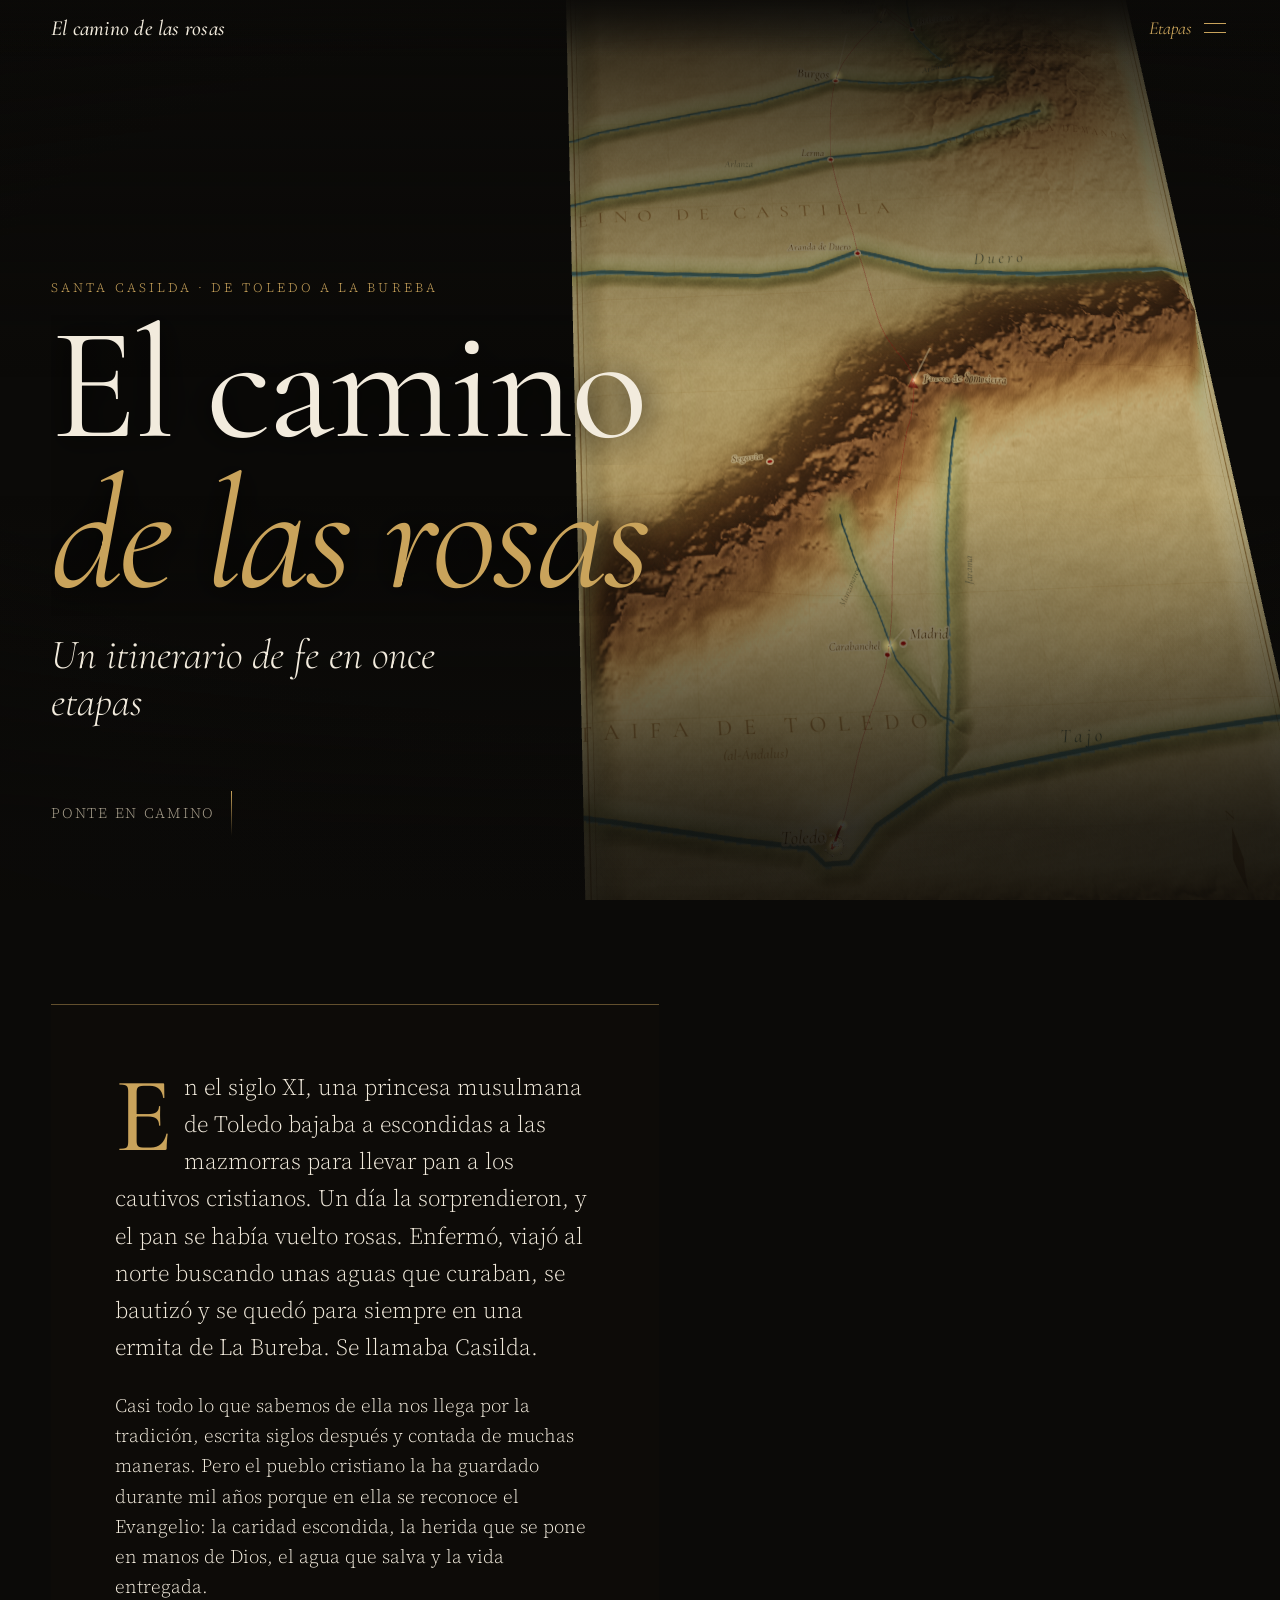
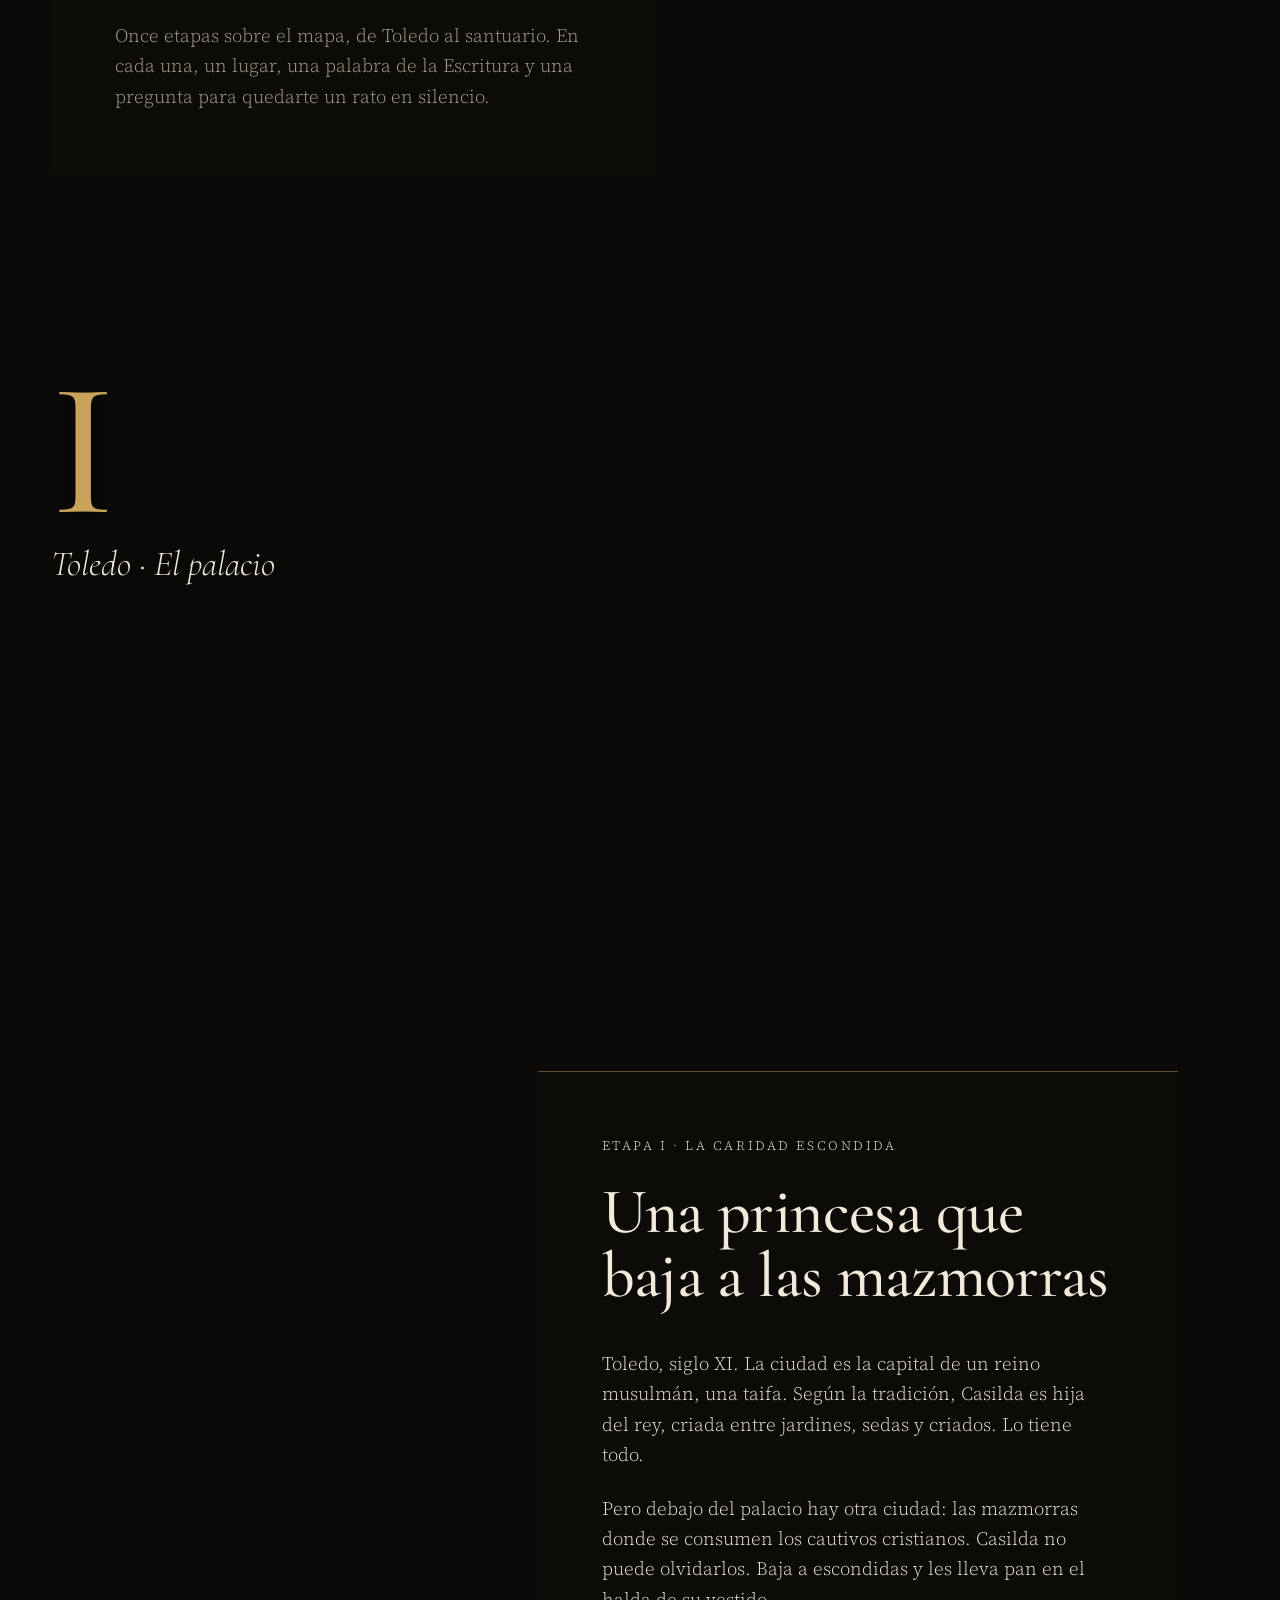
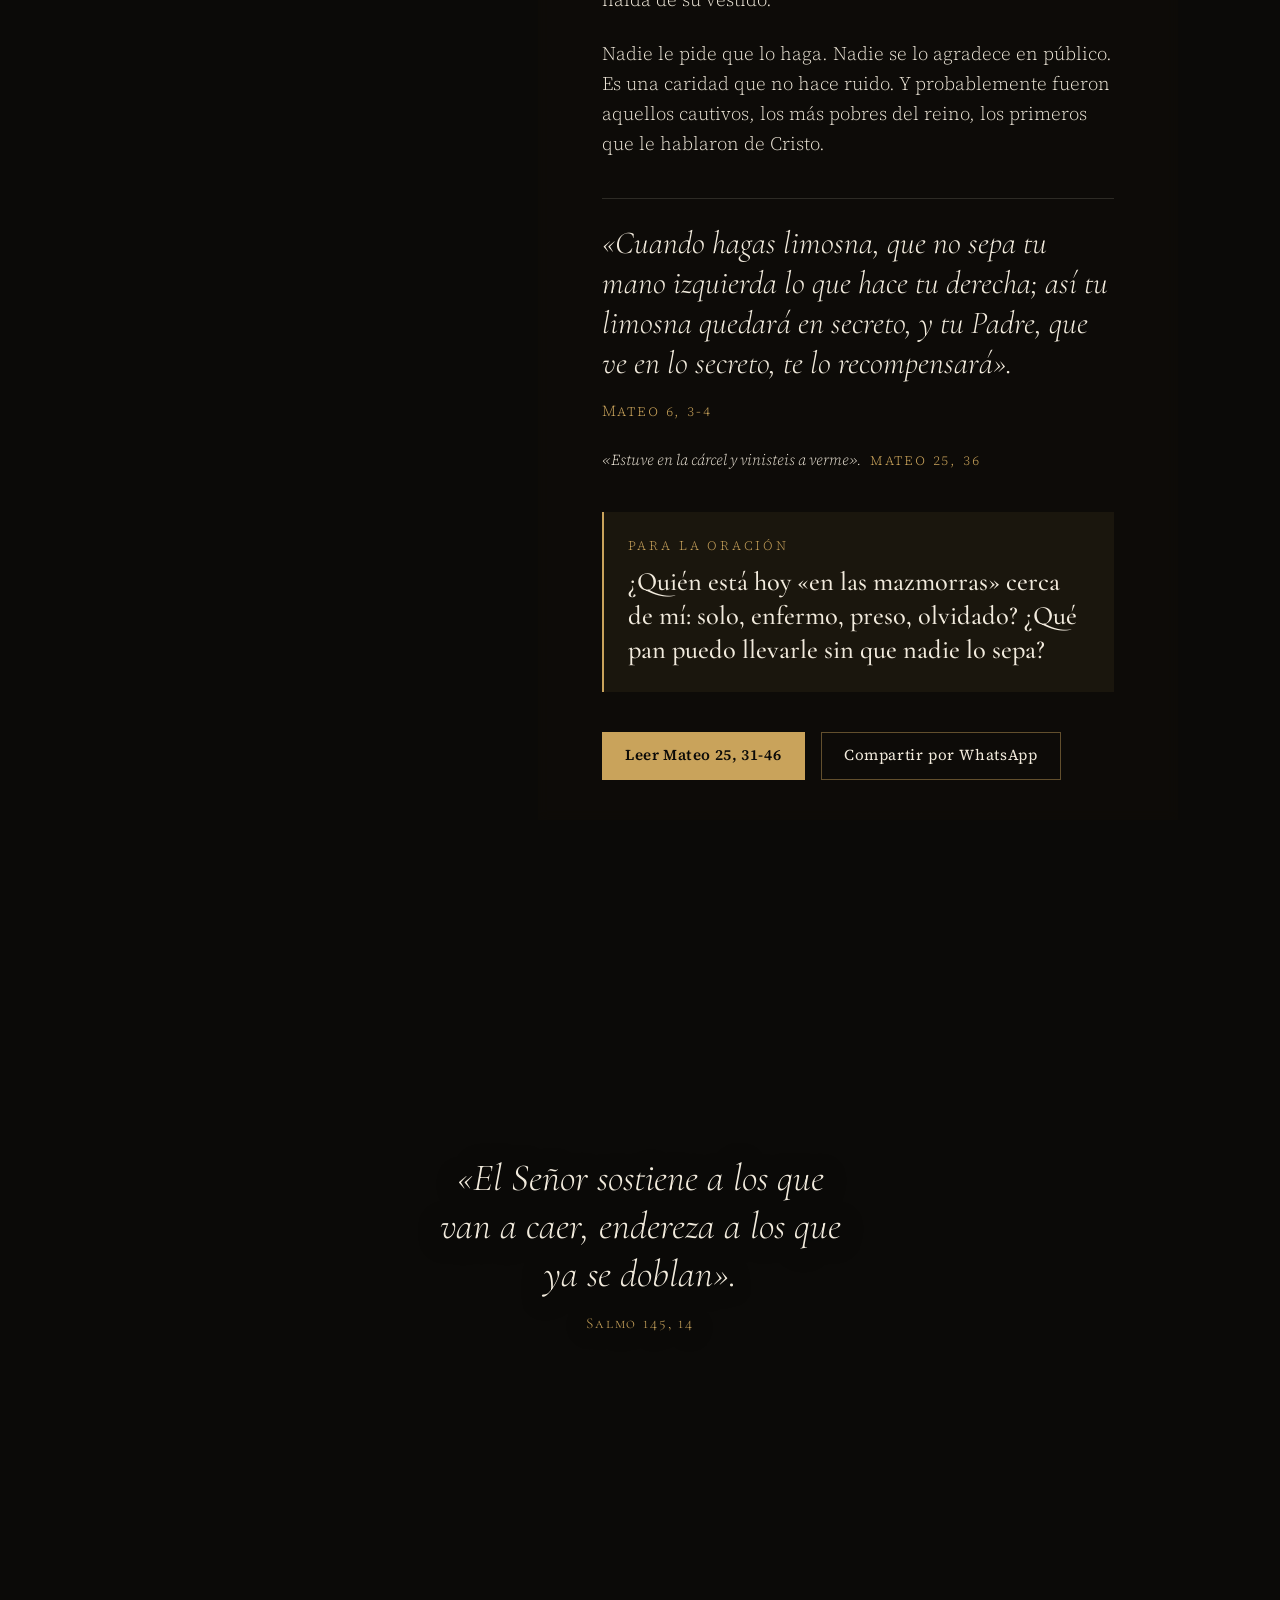
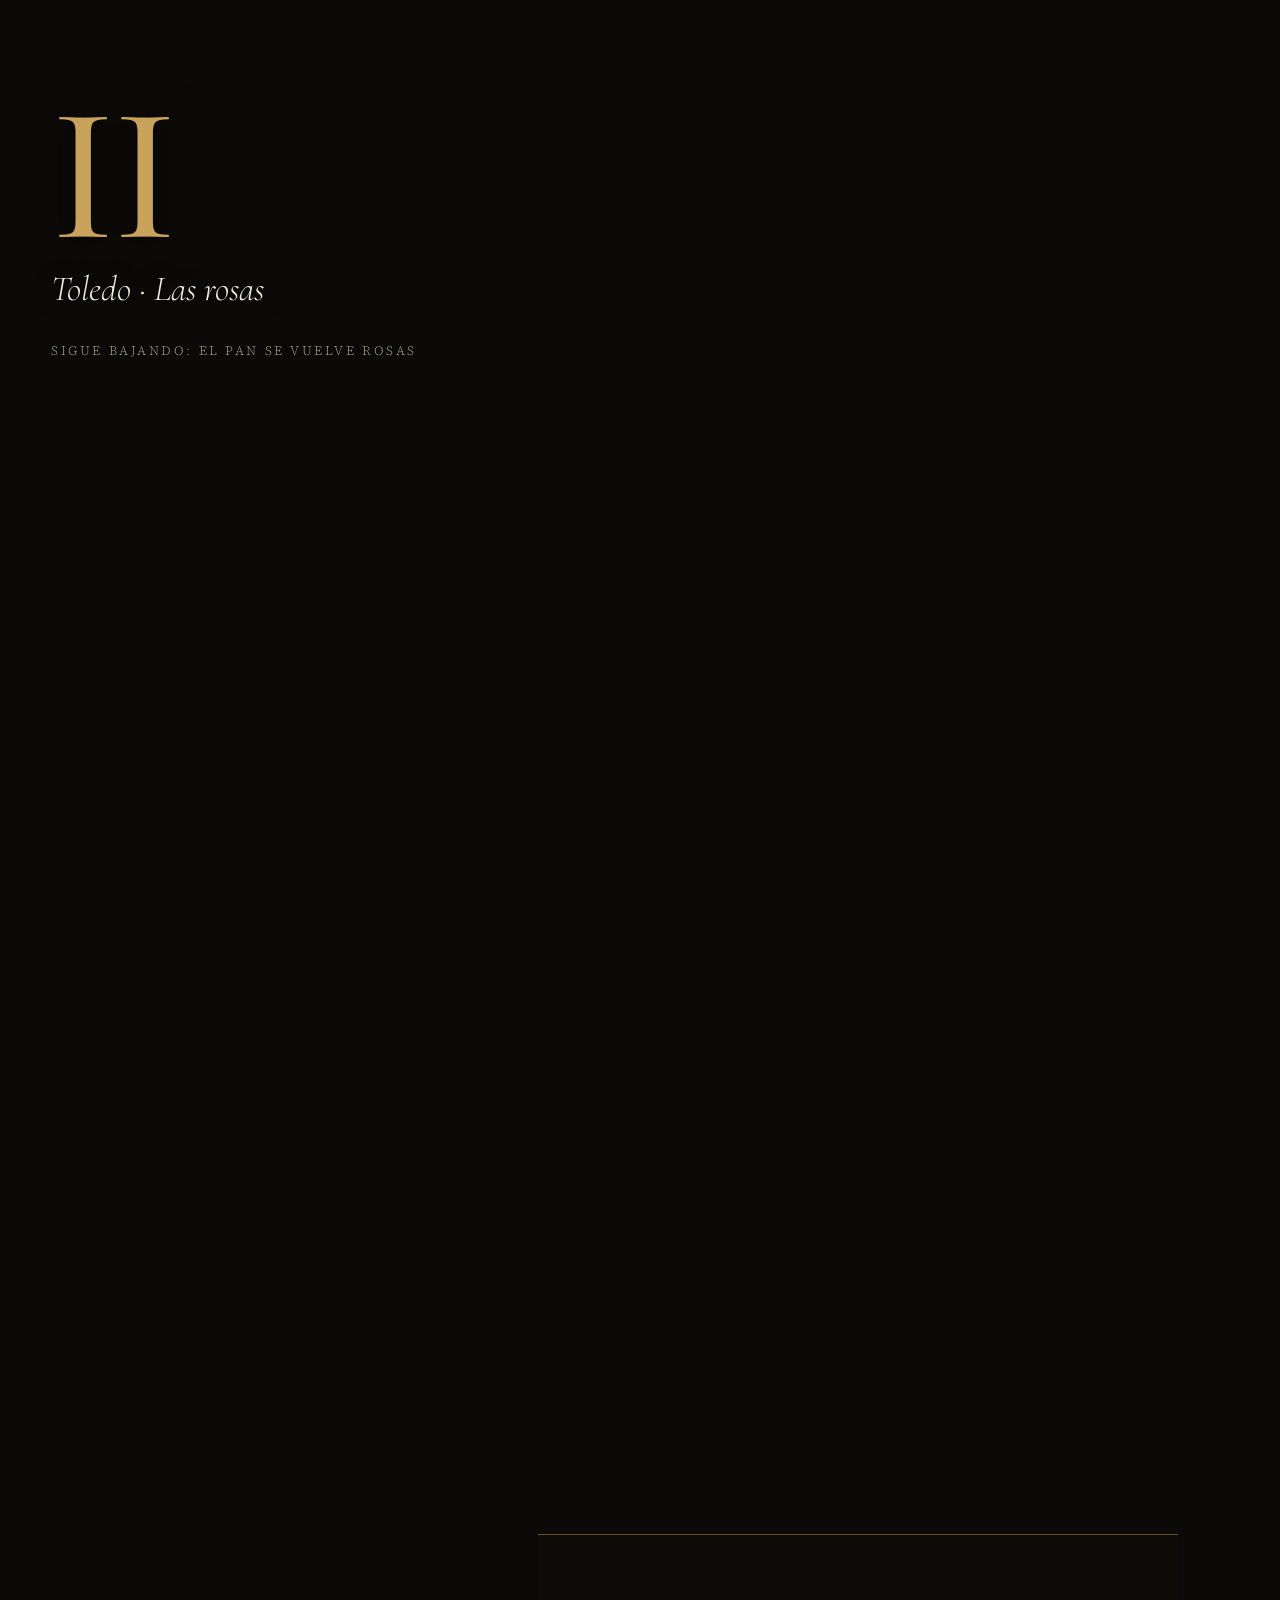
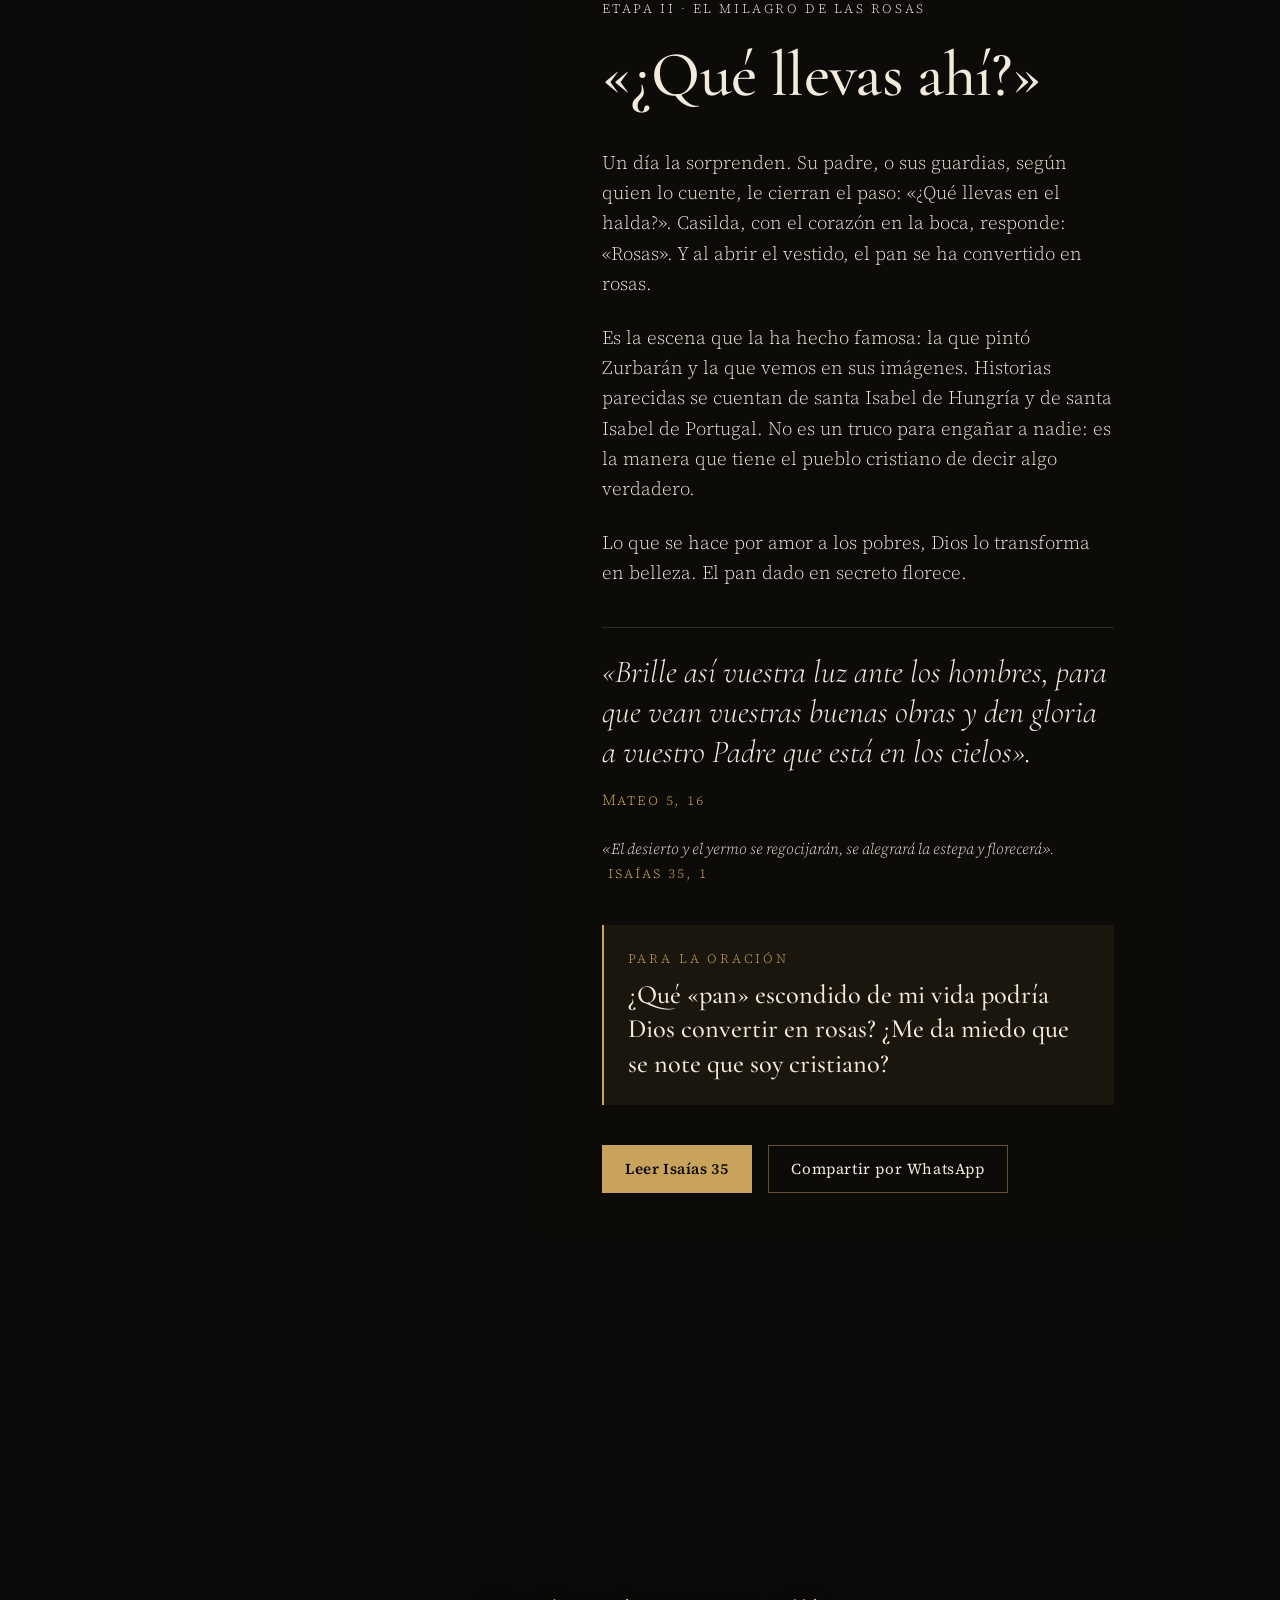
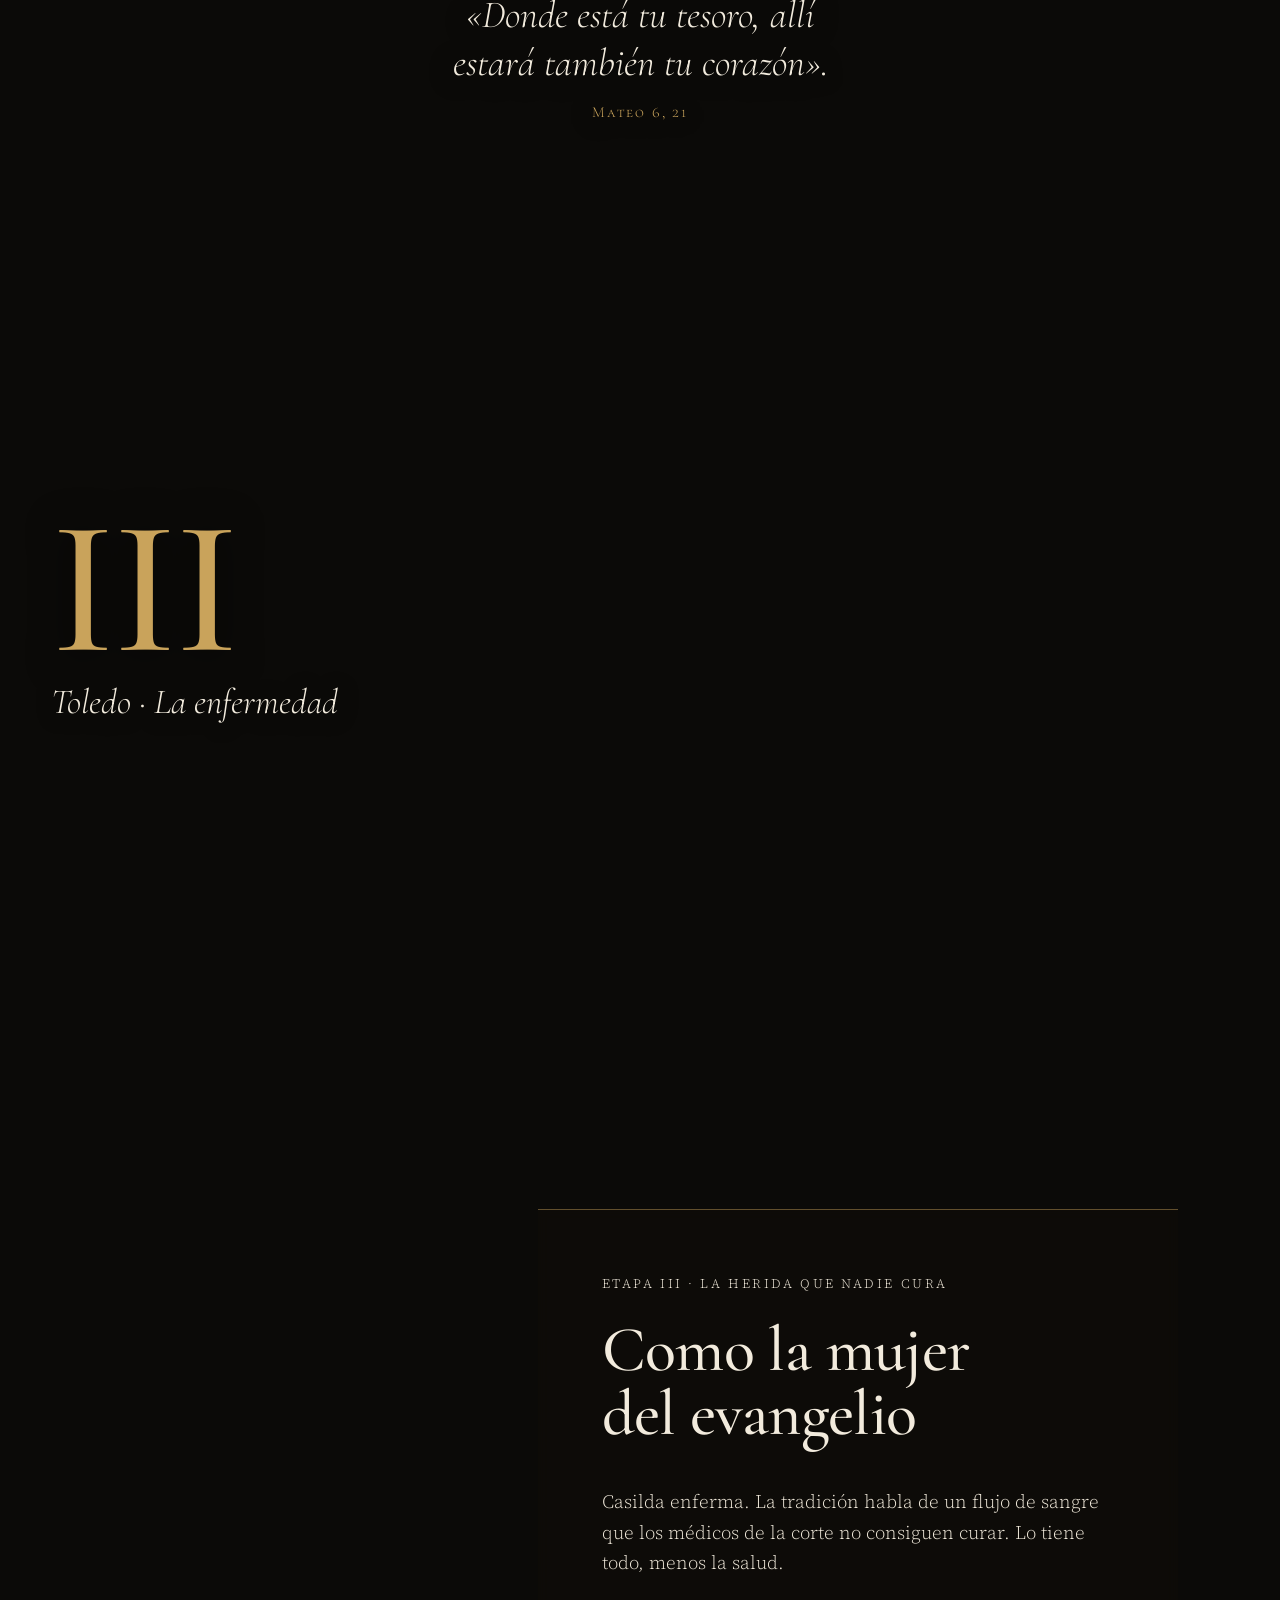
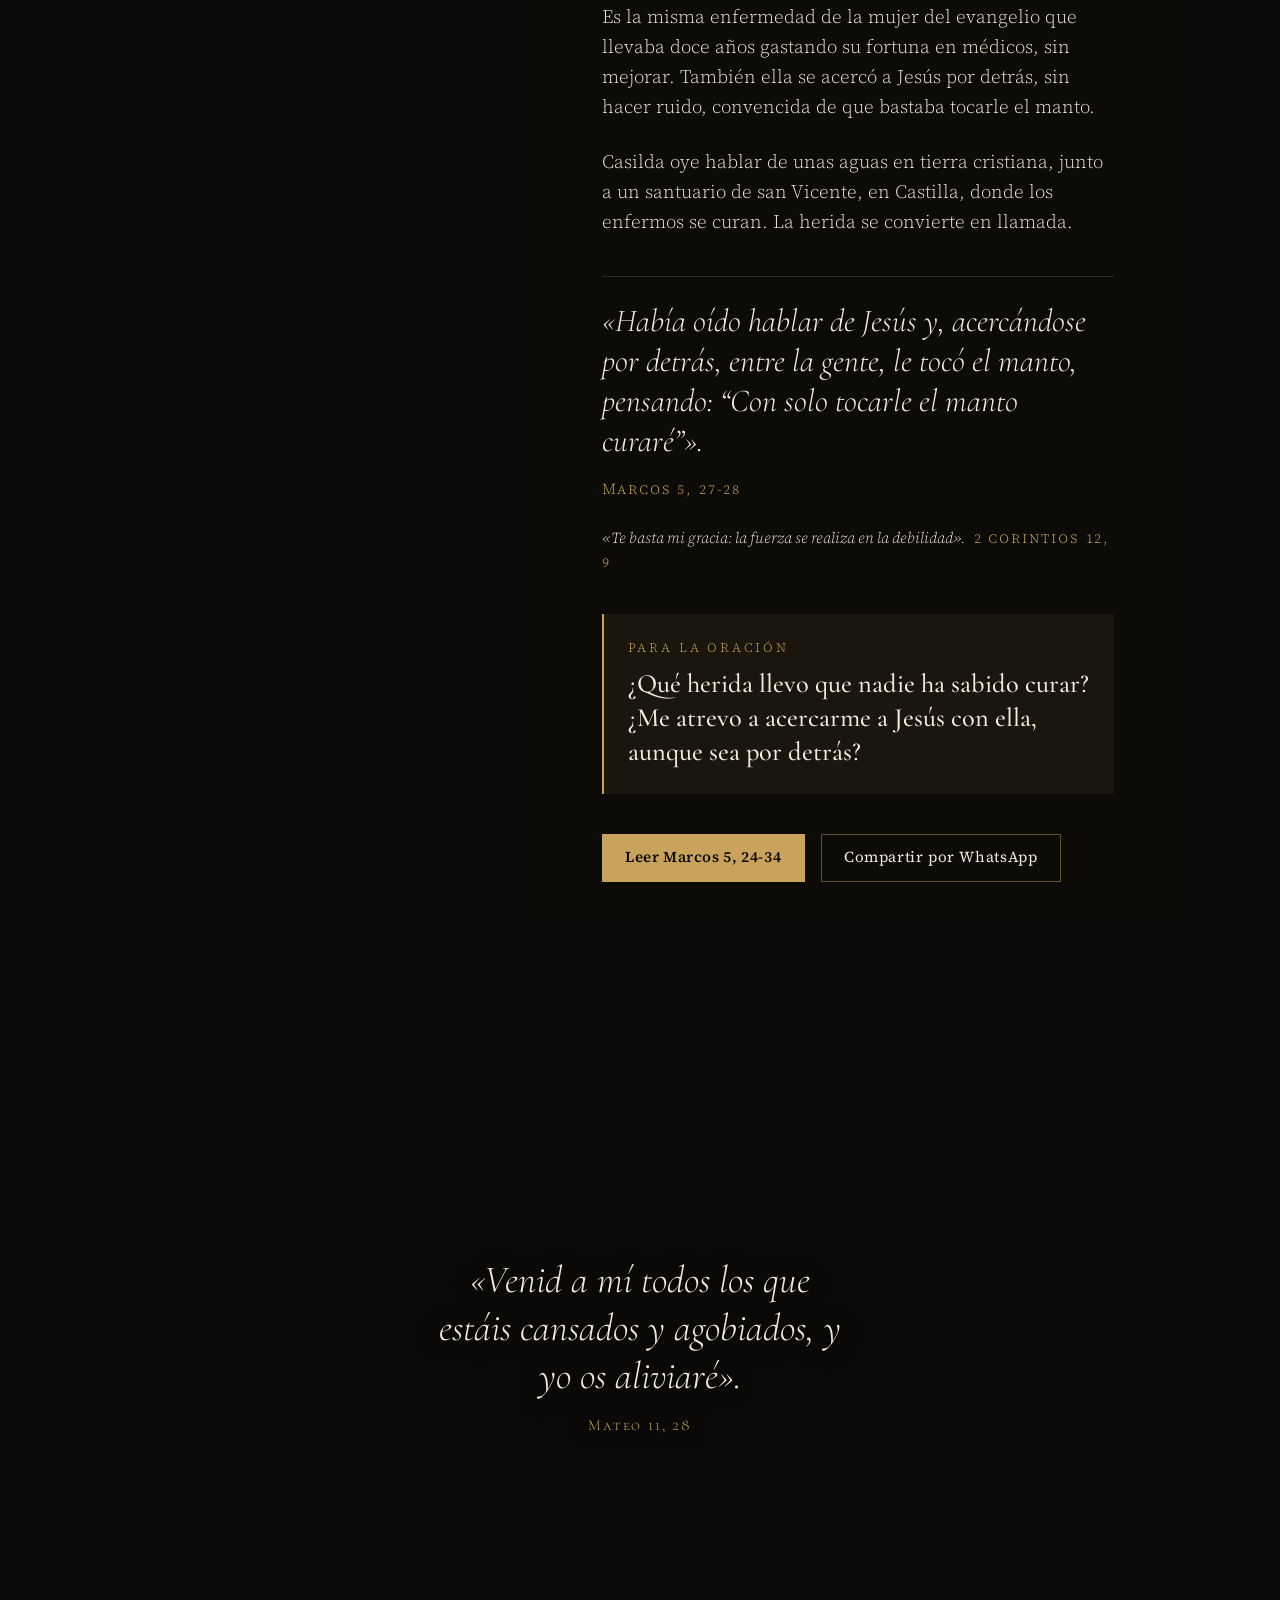
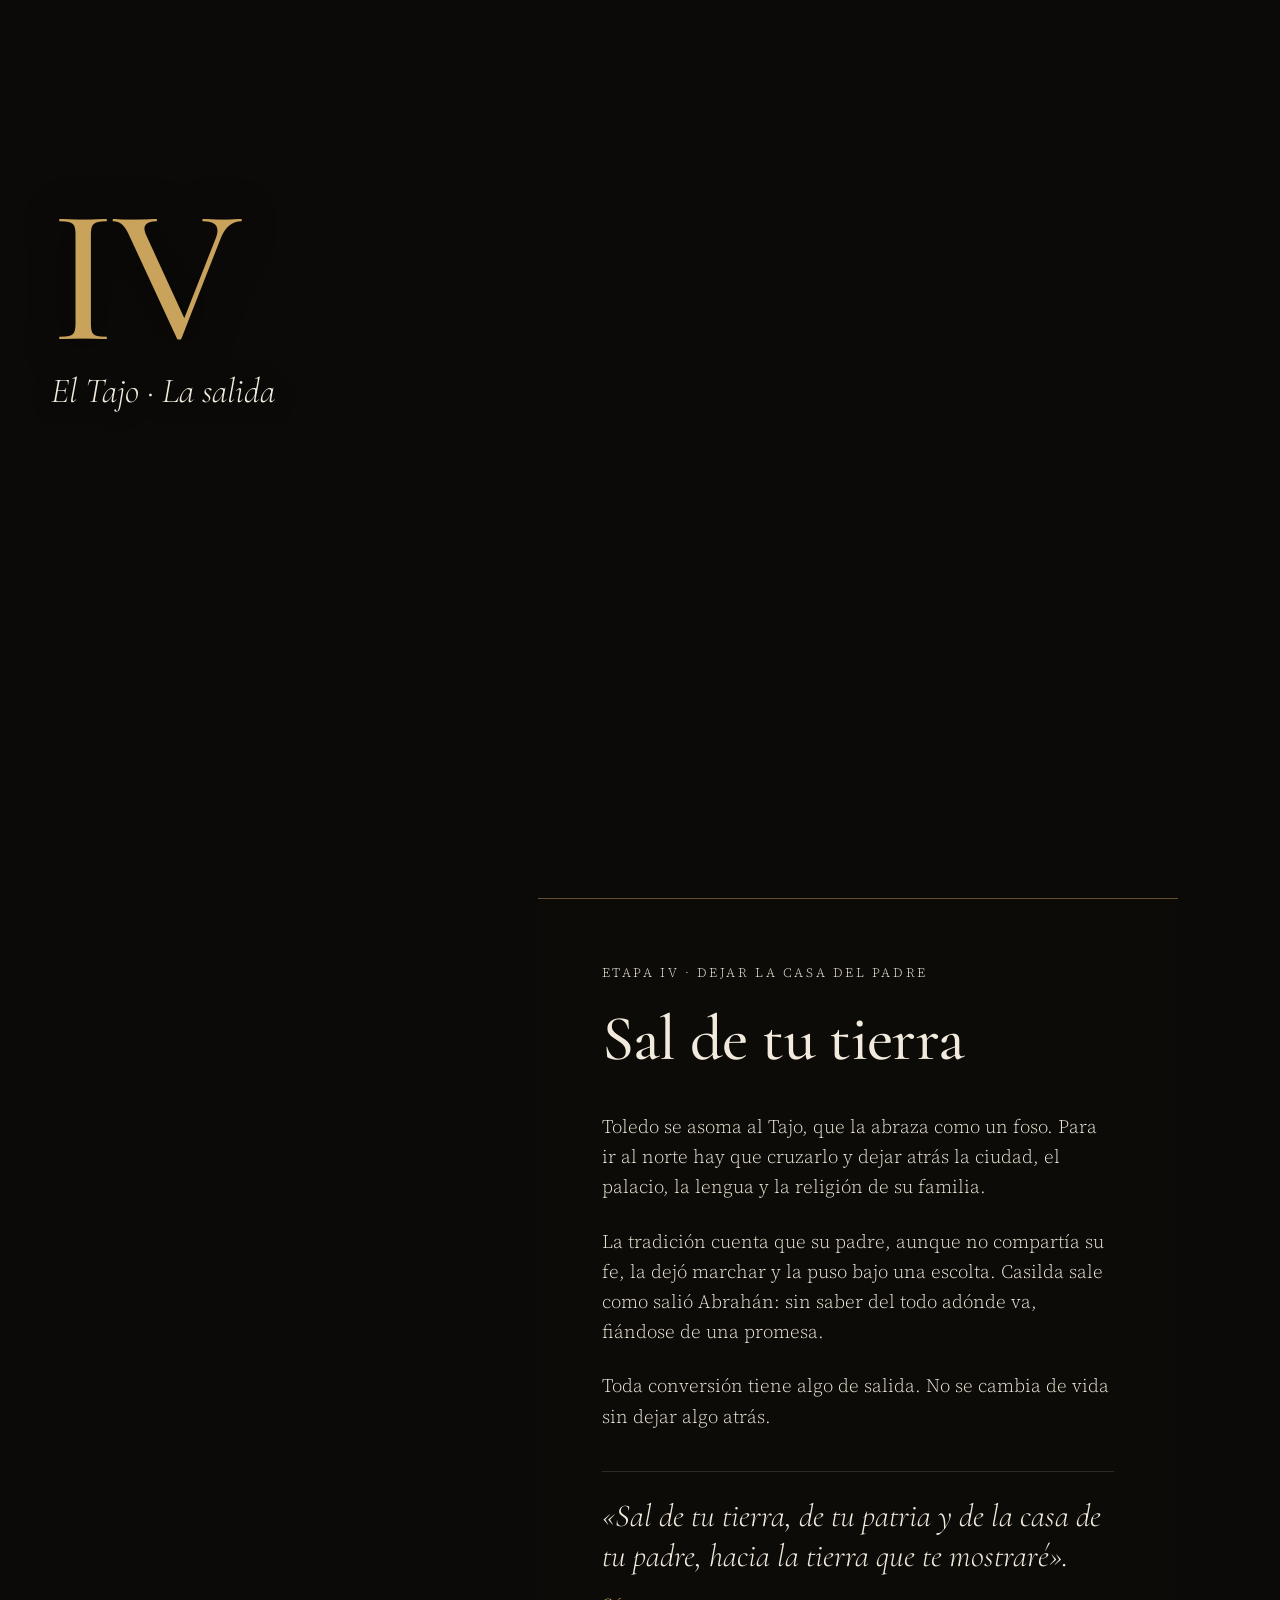
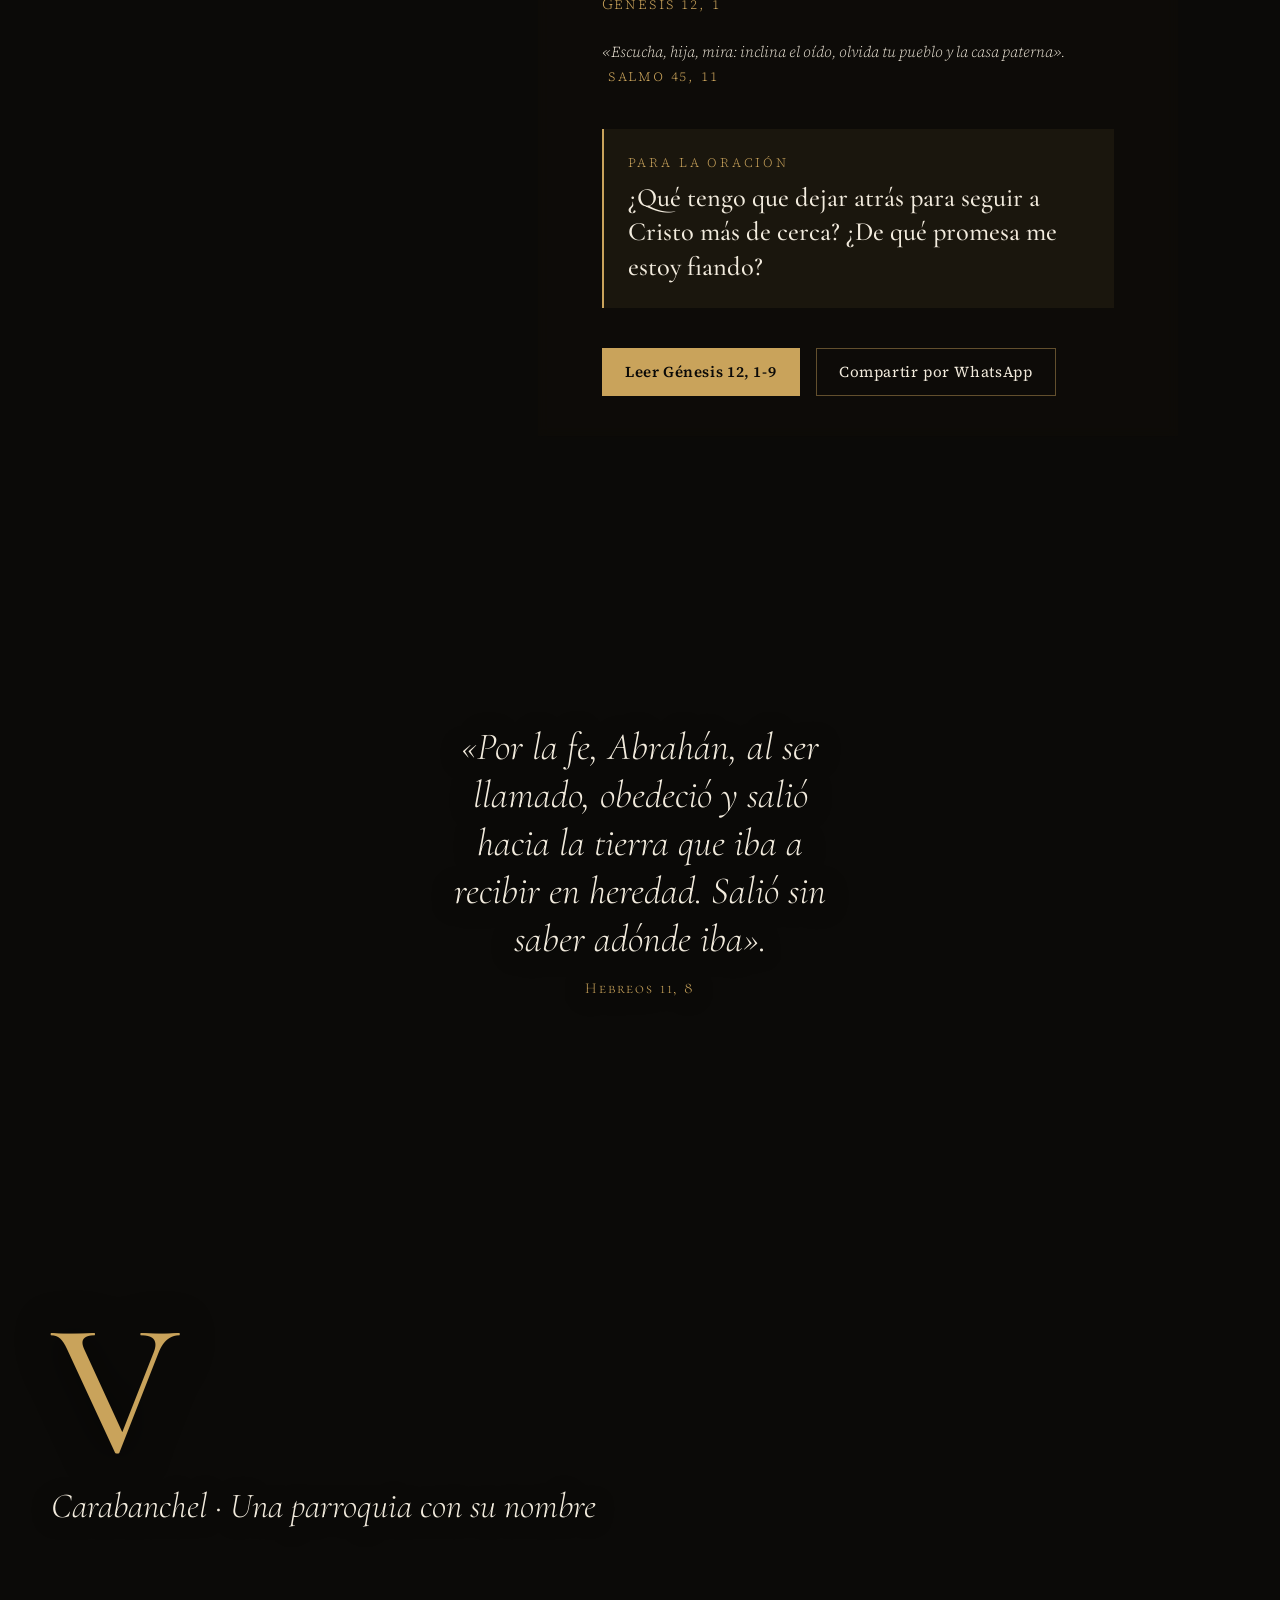
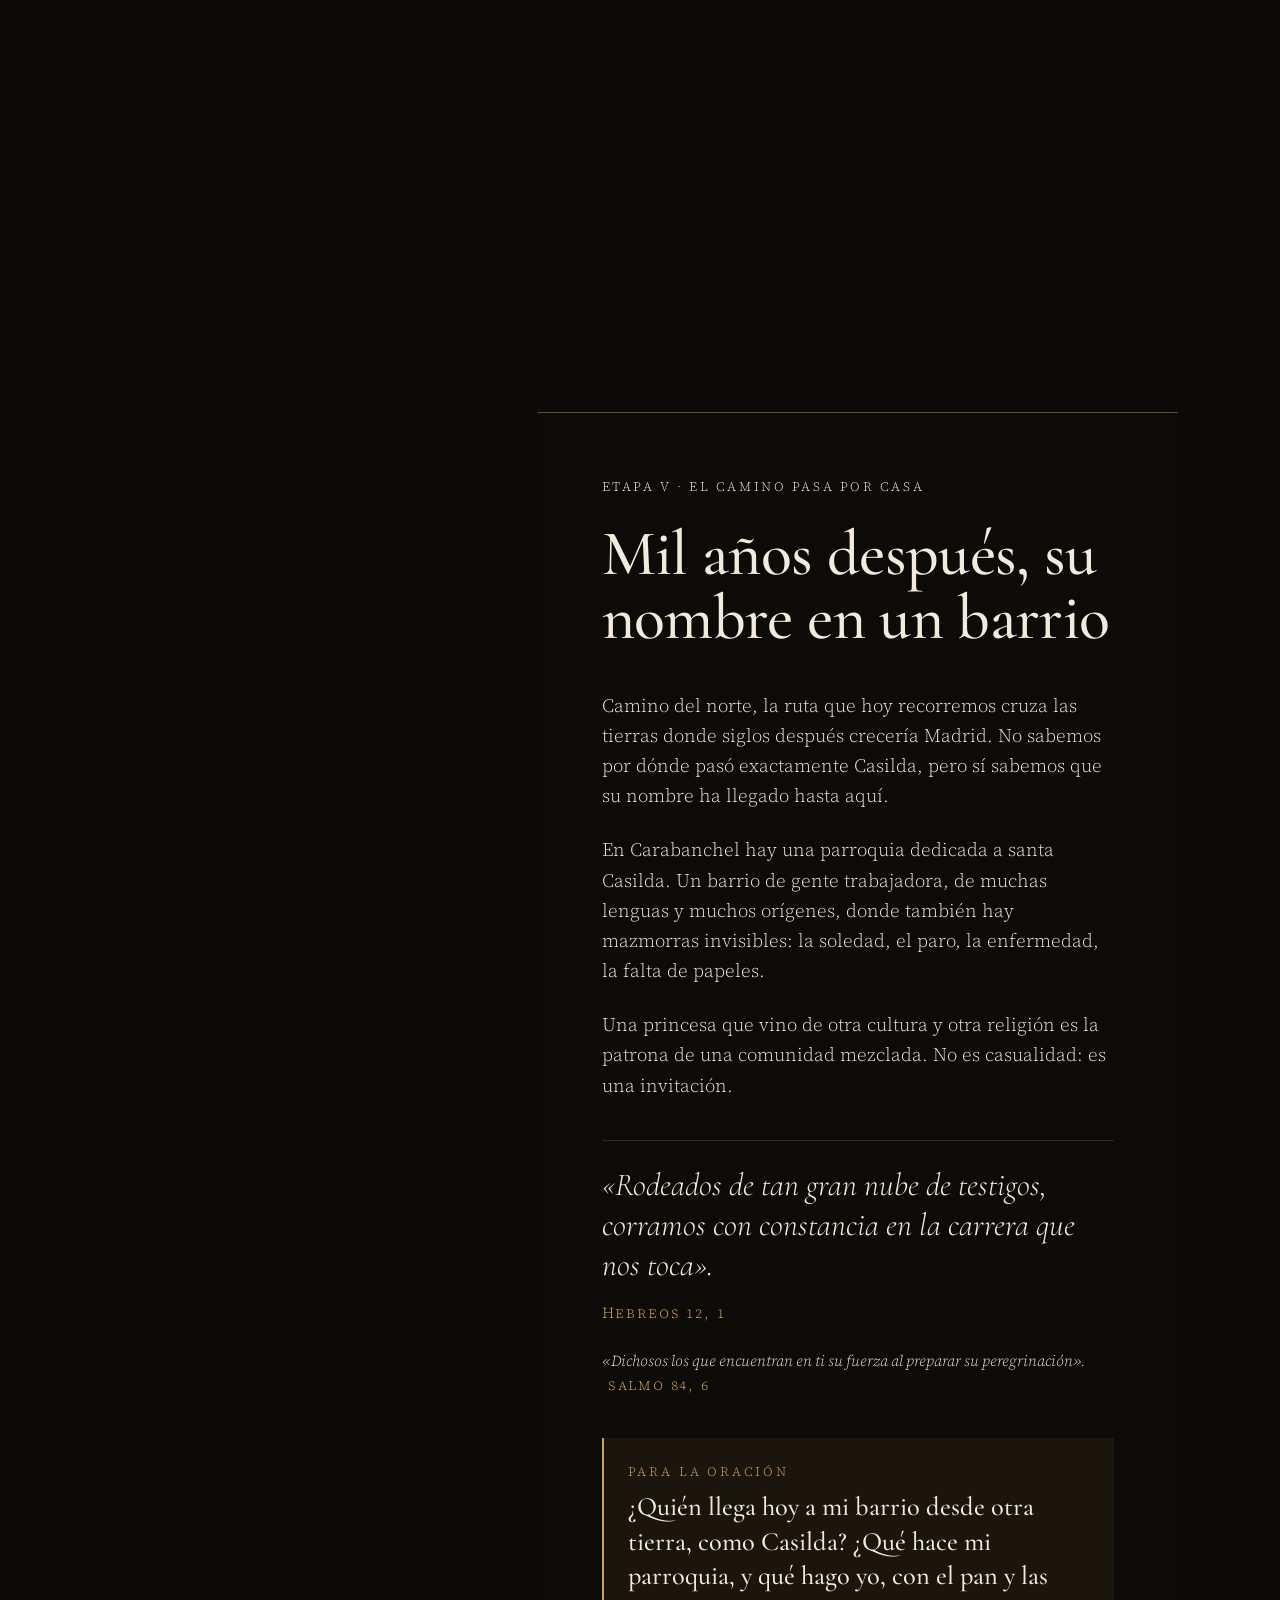
==== index.html @ 25b5e475 "Add files via upload" ====
<!doctype html>
<html lang="es" data-variant="pastoral" class="no-js">
<head>
<meta charset="utf-8">
<meta name="viewport" content="width=device-width, initial-scale=1, viewport-fit=cover">
<title>El camino de las rosas · Santa Casilda, de Toledo a La Bureba</title>
<meta name="description" content="Un itinerario de fe en once etapas con santa Casilda: de Toledo, donde llevaba pan a los cautivos, a los lagos de San Vicente y su santuario en La Bureba. Con cita bíblica y una pregunta para la oración.">
<meta name="theme-color" content="#0B0A08">
<meta property="og:type" content="website">
<meta property="og:title" content="El camino de las rosas · Santa Casilda">
<meta property="og:description" content="De Toledo a La Bureba en once etapas: el pan escondido, las rosas, la herida, el agua que cura y el santuario.">
<meta property="og:image" content="og.jpg">
<meta property="og:image:width" content="1200">
<meta property="og:image:height" content="630">
<meta name="twitter:card" content="summary_large_image">
<link rel="icon" href="favicon.svg" type="image/svg+xml">
<link rel="preconnect" href="https://fonts.googleapis.com">
<link rel="preconnect" href="https://fonts.gstatic.com" crossorigin>
<link rel="stylesheet" href="https://fonts.googleapis.com/css2?family=Cormorant+Garamond:ital,wght@0,400;0,500;0,600;1,400;1,500&family=Source+Serif+4:ital,opsz,wght@0,8..60,300;0,8..60,400;0,8..60,600;1,8..60,400&display=swap">
<link rel="modulepreload" href="js/three.module.min.js">
<link rel="stylesheet" href="css/style.css">
</head>
<body>
<a class="skip" href="#prologo">Saltar al contenido</a>

<!-- Escena 3D fija (respaldo SVG si no hay WebGL) -->
<div class="stage" aria-hidden="true">
  <canvas id="mapa3d"></canvas>
  <div class="stage__fallback"><svg viewBox="0 0 200 200" class="mapa-svg"><use href="#mapa"/></svg></div>
  <div class="stage__veil"></div>
  <div class="labels" id="labels"></div>
</div>

<header class="top">
  <a class="top__brand" href="#inicio">El camino de las rosas</a>
  <button class="top__btn" type="button" aria-expanded="false" aria-controls="menu-etapas"><span class="top__cur" id="etapa-actual">Etapas</span><i aria-hidden="true"></i></button>
  <nav class="top__nav" id="menu-etapas" aria-label="Etapas" hidden>
    <p class="top__grp">I · En Toledo</p>
    <ol>
        <li><a href="#etapa-1" data-dot="1"><span class="rn">I</span><span class="nm">Toledo</span></a></li>
        <li><a href="#etapa-2" data-dot="2"><span class="rn">II</span><span class="nm">Las rosas</span></a></li>
        <li><a href="#etapa-3" data-dot="3"><span class="rn">III</span><span class="nm">La herida</span></a></li>
        <li><a href="#etapa-4" data-dot="4"><span class="rn">IV</span><span class="nm">La salida</span></a></li>
    </ol>
    <p class="top__grp">II · El camino</p>
    <ol>
        <li><a href="#etapa-5" data-dot="5"><span class="rn">V</span><span class="nm">Carabanchel</span></a></li>
        <li><a href="#etapa-6" data-dot="6"><span class="rn">VI</span><span class="nm">La sierra</span></a></li>
        <li><a href="#etapa-7" data-dot="7"><span class="rn">VII</span><span class="nm">El bautismo</span></a></li>
    </ol>
    <p class="top__grp">III · En La Bureba</p>
    <ol>
        <li><a href="#etapa-8" data-dot="8"><span class="rn">VIII</span><span class="nm">Las aguas</span></a></li>
        <li><a href="#etapa-9" data-dot="9"><span class="rn">IX</span><span class="nm">La ermita</span></a></li>
        <li><a href="#etapa-10" data-dot="10"><span class="rn">X</span><span class="nm">Briviesca</span></a></li>
        <li><a href="#etapa-11" data-dot="11"><span class="rn">XI</span><span class="nm">El santuario</span></a></li>
    </ol>
  </nav>
</header>

<main>
  <!-- HERO -->
  <section class="hero" id="inicio" data-cam="overview">
    <p class="eyebrow reveal">Santa Casilda · De Toledo a La Bureba</p>
    <h1 class="hero__title hero__title--2"><span class="line"><span>El camino</span></span><span class="line"><span><em>de las rosas</em></span></span></h1>
    <p class="hero__sub reveal">Un itinerario de fe en once etapas</p>
    <a class="hero__cue" href="#prologo"><span>Ponte en camino</span><i></i></a>
  </section>

  <!-- PRÓLOGO -->
  <section class="prologo" id="prologo" data-cam="overview">
    <div class="prologo__inner">
      <p class="cap reveal"><span class="drop">E</span>n el siglo XI, una princesa musulmana de Toledo bajaba a escondidas a las mazmorras para llevar pan a los cautivos cristianos. Un día la sorprendieron, y el pan se había vuelto rosas. Enfermó, viajó al norte buscando unas aguas que curaban, se bautizó y se quedó para siempre en una ermita de La Bureba. Se llamaba Casilda.</p>
      <p class="reveal">Casi todo lo que sabemos de ella nos llega por la tradición, escrita siglos después y contada de muchas maneras. Pero el pueblo cristiano la ha guardado durante mil años porque en ella se reconoce el Evangelio: la caridad escondida, la herida que se pone en manos de Dios, el agua que salva y la vida entregada.</p>
      <p class="reveal muted">Once etapas sobre el mapa, de Toledo al santuario. En cada una, un lugar, una palabra de la Escritura y una pregunta para quedarte un rato en silencio.</p>
    </div>
  </section>

  <!-- ETAPA I -->
  <section class="etapa" id="etapa-1" data-cam="station" data-station="0">
    <div class="etapa__head">
      <span class="etapa__rn">I</span>
      <p class="etapa__lugar">Toledo · El palacio</p>
    </div>
    <article class="panel">
      <p class="panel__kicker">Etapa I · La caridad escondida</p>
      <h2 class="panel__title">Una princesa que baja a las mazmorras</h2>
      <p>Toledo, siglo XI. La ciudad es la capital de un reino musulmán, una taifa. Según la tradición, Casilda es hija del rey, criada entre jardines, sedas y criados. Lo tiene todo.</p>
      <p>Pero debajo del palacio hay otra ciudad: las mazmorras donde se consumen los cautivos cristianos. Casilda no puede olvidarlos. Baja a escondidas y les lleva pan en el halda de su vestido.</p>
      <p>Nadie le pide que lo haga. Nadie se lo agradece en público. Es una caridad que no hace ruido. Y probablemente fueron aquellos cautivos, los más pobres del reino, los primeros que le hablaron de Cristo.</p>
      <blockquote class="cita">
        <p>«Cuando hagas limosna, que no sepa tu mano izquierda lo que hace tu derecha; así tu limosna quedará en secreto, y tu Padre, que ve en lo secreto, te lo recompensará».</p>
        <cite>Mateo 6, 3-4</cite>
      </blockquote>
      <p class="eco">«Estuve en la cárcel y vinisteis a verme». <cite>Mateo 25, 36</cite></p>
      <div class="pausa">
        <p class="pausa__label">Para la oración</p>
        <p class="pausa__q">¿Quién está hoy «en las mazmorras» cerca de mí: solo, enfermo, preso, olvidado? ¿Qué pan puedo llevarle sin que nadie lo sepa?</p>
      </div>
      <div class="acciones">
        <a class="btn" href="https://www.biblegateway.com/passage/?search=Mateo+25%3A31-46&amp;version=BLP" target="_blank" rel="noopener">Leer Mateo 25, 31-46</a>
        <button class="btn btn--ghost" data-share="1" type="button">Compartir por WhatsApp</button>
      </div>
    </article>
  </section>

  <div class="tramo" data-cam="travel"><p class="reveal">«El Señor sostiene a los que van a caer, endereza a los que ya se doblan».<cite>Salmo 145, 14</cite></p></div>

  <!-- ETAPA II -->
  <section class="etapa etapa--firma" id="etapa-2" data-cam="station" data-station="1">
    <div class="etapa__head etapa__head--sticky">
      <span class="etapa__rn">II</span>
      <p class="etapa__lugar">Toledo · Las rosas</p>
      <p class="etapa__hint">Sigue bajando: el pan se vuelve rosas</p>
    </div>
    <article class="panel">
      <p class="panel__kicker">Etapa II · El milagro de las rosas</p>
      <h2 class="panel__title">«¿Qué llevas ahí?»</h2>
      <p>Un día la sorprenden. Su padre, o sus guardias, según quien lo cuente, le cierran el paso: «¿Qué llevas en el halda?». Casilda, con el corazón en la boca, responde: «Rosas». Y al abrir el vestido, el pan se ha convertido en rosas.</p>
      <p>Es la escena que la ha hecho famosa: la que pintó Zurbarán y la que vemos en sus imágenes. Historias parecidas se cuentan de santa Isabel de Hungría y de santa Isabel de Portugal. No es un truco para engañar a nadie: es la manera que tiene el pueblo cristiano de decir algo verdadero.</p>
      <p>Lo que se hace por amor a los pobres, Dios lo transforma en belleza. El pan dado en secreto florece.</p>
      <blockquote class="cita">
        <p>«Brille así vuestra luz ante los hombres, para que vean vuestras buenas obras y den gloria a vuestro Padre que está en los cielos».</p>
        <cite>Mateo 5, 16</cite>
      </blockquote>
      <p class="eco">«El desierto y el yermo se regocijarán, se alegrará la estepa y florecerá». <cite>Isaías 35, 1</cite></p>
      <div class="pausa">
        <p class="pausa__label">Para la oración</p>
        <p class="pausa__q">¿Qué «pan» escondido de mi vida podría Dios convertir en rosas? ¿Me da miedo que se note que soy cristiano?</p>
      </div>
      <div class="acciones">
        <a class="btn" href="https://www.biblegateway.com/passage/?search=Isaías+35&amp;version=BLP" target="_blank" rel="noopener">Leer Isaías 35</a>
        <button class="btn btn--ghost" data-share="2" type="button">Compartir por WhatsApp</button>
      </div>
    </article>
  </section>

  <div class="tramo" data-cam="travel"><p class="reveal">«Donde está tu tesoro, allí estará también tu corazón».<cite>Mateo 6, 21</cite></p></div>

  <!-- ETAPA III -->
  <section class="etapa" id="etapa-3" data-cam="station" data-station="2">
    <div class="etapa__head">
      <span class="etapa__rn">III</span>
      <p class="etapa__lugar">Toledo · La enfermedad</p>
    </div>
    <article class="panel">
      <p class="panel__kicker">Etapa III · La herida que nadie cura</p>
      <h2 class="panel__title">Como la mujer del evangelio</h2>
      <p>Casilda enferma. La tradición habla de un flujo de sangre que los médicos de la corte no consiguen curar. Lo tiene todo, menos la salud.</p>
      <p>Es la misma enfermedad de la mujer del evangelio que llevaba doce años gastando su fortuna en médicos, sin mejorar. También ella se acercó a Jesús por detrás, sin hacer ruido, convencida de que bastaba tocarle el manto.</p>
      <p>Casilda oye hablar de unas aguas en tierra cristiana, junto a un santuario de san Vicente, en Castilla, donde los enfermos se curan. La herida se convierte en llamada.</p>
      <blockquote class="cita">
        <p>«Había oído hablar de Jesús y, acercándose por detrás, entre la gente, le tocó el manto, pensando: “Con solo tocarle el manto curaré”».</p>
        <cite>Marcos 5, 27-28</cite>
      </blockquote>
      <p class="eco">«Te basta mi gracia: la fuerza se realiza en la debilidad». <cite>2 Corintios 12, 9</cite></p>
      <div class="pausa">
        <p class="pausa__label">Para la oración</p>
        <p class="pausa__q">¿Qué herida llevo que nadie ha sabido curar? ¿Me atrevo a acercarme a Jesús con ella, aunque sea por detrás?</p>
      </div>
      <div class="acciones">
        <a class="btn" href="https://www.biblegateway.com/passage/?search=Marcos+5%3A24-34&amp;version=BLP" target="_blank" rel="noopener">Leer Marcos 5, 24-34</a>
        <button class="btn btn--ghost" data-share="3" type="button">Compartir por WhatsApp</button>
      </div>
    </article>
  </section>

  <div class="tramo" data-cam="travel"><p class="reveal">«Venid a mí todos los que estáis cansados y agobiados, y yo os aliviaré».<cite>Mateo 11, 28</cite></p></div>

  <!-- ETAPA IV -->
  <section class="etapa" id="etapa-4" data-cam="station" data-station="3">
    <div class="etapa__head">
      <span class="etapa__rn">IV</span>
      <p class="etapa__lugar">El Tajo · La salida</p>
    </div>
    <article class="panel">
      <p class="panel__kicker">Etapa IV · Dejar la casa del padre</p>
      <h2 class="panel__title">Sal de tu tierra</h2>
      <p>Toledo se asoma al Tajo, que la abraza como un foso. Para ir al norte hay que cruzarlo y dejar atrás la ciudad, el palacio, la lengua y la religión de su familia.</p>
      <p>La tradición cuenta que su padre, aunque no compartía su fe, la dejó marchar y la puso bajo una escolta. Casilda sale como salió Abrahán: sin saber del todo adónde va, fiándose de una promesa.</p>
      <p>Toda conversión tiene algo de salida. No se cambia de vida sin dejar algo atrás.</p>
      <blockquote class="cita">
        <p>«Sal de tu tierra, de tu patria y de la casa de tu padre, hacia la tierra que te mostraré».</p>
        <cite>Génesis 12, 1</cite>
      </blockquote>
      <p class="eco">«Escucha, hija, mira: inclina el oído, olvida tu pueblo y la casa paterna». <cite>Salmo 45, 11</cite></p>
      <div class="pausa">
        <p class="pausa__label">Para la oración</p>
        <p class="pausa__q">¿Qué tengo que dejar atrás para seguir a Cristo más de cerca? ¿De qué promesa me estoy fiando?</p>
      </div>
      <div class="acciones">
        <a class="btn" href="https://www.biblegateway.com/passage/?search=Génesis+12%3A1-9&amp;version=BLP" target="_blank" rel="noopener">Leer Génesis 12, 1-9</a>
        <button class="btn btn--ghost" data-share="4" type="button">Compartir por WhatsApp</button>
      </div>
    </article>
  </section>

  <div class="tramo" data-cam="travel"><p class="reveal">«Por la fe, Abrahán, al ser llamado, obedeció y salió hacia la tierra que iba a recibir en heredad. Salió sin saber adónde iba».<cite>Hebreos 11, 8</cite></p></div>

  <!-- ETAPA V -->
  <section class="etapa" id="etapa-5" data-cam="station" data-station="4">
    <div class="etapa__head">
      <span class="etapa__rn">V</span>
      <p class="etapa__lugar">Carabanchel · Una parroquia con su nombre</p>
    </div>
    <article class="panel">
      <p class="panel__kicker">Etapa V · El camino pasa por casa</p>
      <h2 class="panel__title">Mil años después, su nombre en un barrio</h2>
      <p>Camino del norte, la ruta que hoy recorremos cruza las tierras donde siglos después crecería Madrid. No sabemos por dónde pasó exactamente Casilda, pero sí sabemos que su nombre ha llegado hasta aquí.</p>
      <p>En Carabanchel hay una parroquia dedicada a santa Casilda. Un barrio de gente trabajadora, de muchas lenguas y muchos orígenes, donde también hay mazmorras invisibles: la soledad, el paro, la enfermedad, la falta de papeles.</p>
      <p>Una princesa que vino de otra cultura y otra religión es la patrona de una comunidad mezclada. No es casualidad: es una invitación.</p>
      <blockquote class="cita">
        <p>«Rodeados de tan gran nube de testigos, corramos con constancia en la carrera que nos toca».</p>
        <cite>Hebreos 12, 1</cite>
      </blockquote>
      <p class="eco">«Dichosos los que encuentran en ti su fuerza al preparar su peregrinación». <cite>Salmo 84, 6</cite></p>
      <div class="pausa">
        <p class="pausa__label">Para la oración</p>
        <p class="pausa__q">¿Quién llega hoy a mi barrio desde otra tierra, como Casilda? ¿Qué hace mi parroquia, y qué hago yo, con el pan y las rosas?</p>
      </div>
      <div class="acciones">
        <a class="btn" href="https://www.biblegateway.com/passage/?search=Hebreos+12%3A1-3&amp;version=BLP" target="_blank" rel="noopener">Leer Hebreos 12, 1-3</a>
        <button class="btn btn--ghost" data-share="5" type="button">Compartir por WhatsApp</button>
      </div>
    </article>
  </section>

  <div class="tramo" data-cam="travel"><p class="reveal">«Tu palabra es lámpara para mis pasos, luz en mi sendero».<cite>Salmo 119, 105</cite></p></div>

  <!-- ETAPA VI -->
  <section class="etapa" id="etapa-6" data-cam="station" data-station="5">
    <div class="etapa__head">
      <span class="etapa__rn">VI</span>
      <p class="etapa__lugar">Somosierra · El puerto</p>
    </div>
    <article class="panel">
      <p class="panel__kicker">Etapa VI · Cruzar la sierra</p>
      <h2 class="panel__title">Levanto mis ojos a los montes</h2>
      <p>Entre Toledo y Castilla se levanta una muralla de granito: la sierra. En tiempos de Casilda era casi una frontera entre dos mundos. Cruzarla por el puerto, con frío y cansancio, era una prueba.</p>
      <p>Todo camino de fe tiene su puerto de montaña: un tramo en el que las fuerzas no llegan y la meta todavía no se ve. Es el momento de mirar más alto.</p>
      <p>Los peregrinos de todos los tiempos han rezado subiendo. Los salmos de las subidas eran los cantos de quienes iban a Jerusalén paso a paso.</p>
      <blockquote class="cita">
        <p>«Levanto mis ojos a los montes: ¿de dónde me vendrá el auxilio? El auxilio me viene del Señor, que hizo el cielo y la tierra».</p>
        <cite>Salmo 121, 1-2</cite>
      </blockquote>
      <p class="eco">«Los que esperan en el Señor renuevan sus fuerzas, echan alas como las águilas». <cite>Isaías 40, 31</cite></p>
      <div class="pausa">
        <p class="pausa__label">Para la oración</p>
        <p class="pausa__q">¿Cuál es hoy mi puerto de montaña? ¿En quién me apoyo cuando me faltan las fuerzas?</p>
      </div>
      <div class="acciones">
        <a class="btn" href="https://www.biblegateway.com/passage/?search=Salmo+121&amp;version=BLP" target="_blank" rel="noopener">Leer Salmo 121</a>
        <button class="btn btn--ghost" data-share="6" type="button">Compartir por WhatsApp</button>
      </div>
    </article>
  </section>

  <div class="tramo" data-cam="travel"><p class="reveal">«Aunque camine por cañadas oscuras, nada temo, porque tú vas conmigo».<cite>Salmo 23, 4</cite></p></div>

  <!-- ETAPA VII -->
  <section class="etapa" id="etapa-7" data-cam="station" data-station="6">
    <div class="etapa__head">
      <span class="etapa__rn">VII</span>
      <p class="etapa__lugar">Burgos · El bautismo</p>
    </div>
    <article class="panel">
      <p class="panel__kicker">Etapa VII · Revestida de Cristo</p>
      <h2 class="panel__title">Una hija nueva</h2>
      <p>Según la tradición, al llegar a Castilla Casilda pidió el bautismo, y lo recibió en Burgos. La princesa de Toledo se convierte en hija de Dios.</p>
      <p>Lo que había empezado en las mazmorras, escuchando a los cautivos, llega a su plenitud: ya no lleva a Cristo a escondidas en el halda, sino que se reviste de él.</p>
      <p>En el bautismo no hay princesas ni cautivos, ni moros ni cristianos viejos: hay hijos. Esa es la gran noticia que Casilda descubrió en las mazmorras.</p>
      <blockquote class="cita">
        <p>«Los que habéis sido bautizados en Cristo, os habéis revestido de Cristo. No hay judío y griego, esclavo y libre, hombre y mujer, porque todos sois uno en Cristo Jesús».</p>
        <cite>Gálatas 3, 27-28</cite>
      </blockquote>
      <p class="eco">«Derramaré sobre vosotros un agua pura que os purificará […] y os daré un corazón nuevo». <cite>Ezequiel 36, 25-26</cite></p>
      <div class="pausa">
        <p class="pausa__label">Para la oración</p>
        <p class="pausa__q">¿Sé la fecha de mi bautismo? ¿Vivo como hijo de Dios o como alguien que tiene que ganarse su lugar?</p>
      </div>
      <div class="acciones">
        <a class="btn" href="https://www.biblegateway.com/passage/?search=Gálatas+3%3A23-29&amp;version=BLP" target="_blank" rel="noopener">Leer Gálatas 3, 23-29</a>
        <button class="btn btn--ghost" data-share="7" type="button">Compartir por WhatsApp</button>
      </div>
    </article>
  </section>

  <div class="tramo" data-cam="travel"><p class="reveal">«Como busca la cierva corrientes de agua, así mi alma te busca a ti, Dios mío».<cite>Salmo 42, 2</cite></p></div>

  <!-- ETAPA VIII -->
  <section class="etapa etapa--firma" id="etapa-8" data-cam="station" data-station="7">
    <div class="etapa__head etapa__head--sticky">
      <span class="etapa__rn">VIII</span>
      <p class="etapa__lugar">Los lagos de San Vicente</p>
      <p class="etapa__hint">Sigue bajando: las aguas brillan</p>
    </div>
    <article class="panel">
      <p class="panel__kicker">Etapa VIII · La curación</p>
      <h2 class="panel__title">Hija, tu fe te ha salvado</h2>
      <p>Al pie de una peña, en La Bureba, cerca de Briviesca, brotan unas aguas junto a un antiguo santuario de san Vicente: los lagos o pozos que todavía hoy se visitan. Allí se baña Casilda, y allí queda curada.</p>
      <p>El agua que cura después del agua que salva: primero el bautismo, después la salud. Dios no se olvida del cuerpo.</p>
      <p>Desde entonces, muchos han venido a estas aguas con sus heridas. Las mujeres que desean un hijo arrojan una piedra al pozo y se encomiendan a la santa. La piedad popular lo ha guardado durante siglos.</p>
      <blockquote class="cita">
        <p>«Hija, tu fe te ha salvado. Vete en paz y queda curada de tu enfermedad».</p>
        <cite>Marcos 5, 34</cite>
      </blockquote>
      <p class="eco">«Sacaréis aguas con gozo de las fuentes de la salvación». <cite>Isaías 12, 3</cite></p>
      <div class="pausa">
        <p class="pausa__label">Para la oración</p>
        <p class="pausa__q">¿A qué fuentes acudo cuando estoy herido? ¿Le he contado a Jesús, cara a cara, toda la verdad de mi herida?</p>
      </div>
      <div class="acciones">
        <a class="btn" href="https://www.biblegateway.com/passage/?search=Isaías+12&amp;version=BLP" target="_blank" rel="noopener">Leer Isaías 12</a>
        <button class="btn btn--ghost" data-share="8" type="button">Compartir por WhatsApp</button>
      </div>
    </article>
  </section>

  <div class="tramo" data-cam="travel"><p class="reveal">«Venid vosotros solos a un lugar desierto a descansar un poco».<cite>Marcos 6, 31</cite></p></div>

  <!-- ETAPA IX -->
  <section class="etapa" id="etapa-9" data-cam="station" data-station="8">
    <div class="etapa__head">
      <span class="etapa__rn">IX</span>
      <p class="etapa__lugar">La ermita</p>
    </div>
    <article class="panel">
      <p class="panel__kicker">Etapa IX · La vida escondida</p>
      <h2 class="panel__title">Una princesa que se queda</h2>
      <p>Curada, Casilda podría volver a Toledo. No vuelve. Se queda junto a las aguas, en la peña, y consagra a Dios su vida en una ermita, entre la oración y la penitencia.</p>
      <p>La tradición dice que vivió allí hasta muy anciana y que allí fue enterrada. La que lo tuvo todo eligió lo único necesario.</p>
      <p>La vida escondida no es una huida. Es quedarse delante de Dios por todos: por los cautivos de Toledo, por su familia, por los que vendrían después.</p>
      <blockquote class="cita">
        <p>«La llevaré al desierto y le hablaré al corazón».</p>
        <cite>Oseas 2, 16</cite>
      </blockquote>
      <p class="eco">«Cuando vayas a orar, entra en tu cuarto, cierra la puerta y ora a tu Padre, que está en lo escondido». <cite>Mateo 6, 6</cite></p>
      <div class="pausa">
        <p class="pausa__label">Para la oración</p>
        <p class="pausa__q">¿Tengo una «ermita» en mi día, un rato y un lugar para estar a solas con Dios? ¿Qué tendría que dejar para cuidarlo?</p>
      </div>
      <div class="acciones">
        <a class="btn" href="https://www.biblegateway.com/passage/?search=Oseas+2%3A16-25&amp;version=BLP" target="_blank" rel="noopener">Leer Oseas 2, 16-25</a>
        <button class="btn btn--ghost" data-share="9" type="button">Compartir por WhatsApp</button>
      </div>
    </article>
  </section>

  <div class="tramo" data-cam="travel"><p class="reveal">«Yo soy el camino, y la verdad, y la vida».<cite>Juan 14, 6</cite></p></div>

  <!-- ETAPA X -->
  <section class="etapa" id="etapa-10" data-cam="station" data-station="9">
    <div class="etapa__head">
      <span class="etapa__rn">X</span>
      <p class="etapa__lugar">Briviesca · La romería</p>
    </div>
    <article class="panel">
      <p class="panel__kicker">Etapa X · Un pueblo que camina</p>
      <h2 class="panel__title">¡Vamos a la casa del Señor!</h2>
      <p>Briviesca, capital de La Bureba, tiene a santa Casilda como patrona de la comarca. En su fiesta, en torno al 9 de mayo, la procesión sale de la iglesia de San Martín y sube a pie unos nueve kilómetros hasta el santuario.</p>
      <p>Después llegan la misa, la comida en el campo, las rosquillas de santa Casilda y el juego de la tabera. La fe se celebra con los pies, con la mesa compartida y con la fiesta.</p>
      <p>Peregrinar no es hacer turismo religioso. Es recordar con el cuerpo que somos un pueblo en camino, y que no caminamos solos.</p>
      <blockquote class="cita">
        <p>«¡Qué alegría cuando me dijeron: “Vamos a la casa del Señor”! Ya están pisando nuestros pies tus umbrales, Jerusalén».</p>
        <cite>Salmo 122, 1-2</cite>
      </blockquote>
      <p class="eco">«Jesús en persona se acercó y se puso a caminar con ellos». <cite>Lucas 24, 15</cite></p>
      <div class="pausa">
        <p class="pausa__label">Para la oración</p>
        <p class="pausa__q">¿Con quién camino en la fe? ¿A quién podría invitar a hacer este camino conmigo?</p>
      </div>
      <div class="acciones">
        <a class="btn" href="https://www.biblegateway.com/passage/?search=Salmo+122&amp;version=BLP" target="_blank" rel="noopener">Leer Salmo 122</a>
        <button class="btn btn--ghost" data-share="10" type="button">Compartir por WhatsApp</button>
      </div>
    </article>
  </section>

  <div class="tramo" data-cam="travel"><p class="reveal">«Nosotros, en cambio, somos ciudadanos del cielo».<cite>Filipenses 3, 20</cite></p></div>

  <!-- ETAPA XI -->
  <section class="etapa" id="etapa-11" data-cam="station" data-station="10">
    <div class="etapa__head">
      <span class="etapa__rn">XI</span>
      <p class="etapa__lugar">El santuario de Santa Casilda</p>
    </div>
    <article class="panel">
      <p class="panel__kicker">Etapa XI · El final del camino</p>
      <h2 class="panel__title">He acabado la carrera</h2>
      <p>Sobre la peña se levanta hoy el santuario, construido sobre la ermita primitiva y reformado a lo largo de los siglos. Allí descansan los restos de la santa, en un sepulcro con su imagen yacente, y desde su mirador se domina toda La Bureba.</p>
      <p>Las paredes, llenas de exvotos y fotografías, cuentan mil historias de enfermos, de madres, de caminantes. La princesa que bajaba a las mazmorras sigue bajando hoy a las heridas de quien se acerca.</p>
      <p>El camino de las rosas termina aquí, pero no se cierra. Desde Carabanchel venimos a este santuario como hermanos, y de aquí volvemos a casa con el encargo de Casilda: pan para los cautivos, y rosas.</p>
      <blockquote class="cita">
        <p>«He combatido el noble combate, he acabado la carrera, he mantenido la fe».</p>
        <cite>2 Timoteo 4, 7</cite>
      </blockquote>
      <p class="eco">«Ved qué dulzura, qué delicia, convivir los hermanos unidos». <cite>Salmo 133, 1</cite></p>
      <div class="pausa">
        <p class="pausa__label">Para la oración</p>
        <p class="pausa__q">Cuando termine mi camino, ¿qué me gustaría haber dejado? ¿Qué pan y qué rosas me llevo de vuelta a casa?</p>
      </div>
      <div class="acciones">
        <a class="btn" href="https://www.biblegateway.com/passage/?search=2+Timoteo+4%3A6-8&amp;version=BLP" target="_blank" rel="noopener">Leer 2 Timoteo 4, 6-8</a>
        <button class="btn btn--ghost" data-share="11" type="button">Compartir por WhatsApp</button>
      </div>
    </article>
  </section>

  <!-- FINAL -->
  <section class="final" id="final" data-cam="end">
    <div class="final__inner">
      <p class="eyebrow reveal">Y ahora, tú</p>
      <h2 class="final__title reveal">Pan para los cautivos, y rosas</h2>
      <p class="reveal">El camino de Casilda empezó bajando a las mazmorras y terminó en una peña, delante de Dios. Entre medias hubo una herida, un viaje, un bautismo y un agua que cura. Es el camino de todo cristiano.</p>
      <p class="reveal">Desde la parroquia de Santa Casilda, en Carabanchel, peregrinamos a Briviesca y al santuario para encontrarnos con ella y con la comunidad que la guarda. Pero el camino de las rosas empieza en casa: en las mazmorras de nuestro barrio, donde alguien espera un pan que nadie le lleva.</p>
      <p class="final__pregunta reveal">¿Quién espera hoy tu pan? ¿Qué rosas quiere Dios hacer florecer en tu vida?</p>
      <div class="oracion reveal">
        <p class="pausa__label">Oración a santa Casilda</p>
        <p>Santa Casilda, que bajabas a escondidas a las mazmorras con pan para los cautivos, enséñanos la caridad que no hace ruido. Tú que pusiste tu herida en manos de Dios y encontraste el agua que cura, acompaña a los enfermos y a quienes esperan un hijo. Tú que lo dejaste todo para vivir delante de Dios, guarda nuestra parroquia y a todos los que caminan hacia tu santuario. Amén.</p>
      </div>
      <figure class="final__mapa reveal">
        <div class="mapa3d" id="mapa3d-wrap">
          <canvas id="mapa3d-final" role="img" aria-label="Mapa 3D con el camino de santa Casilda y las once etapas. Arrastra para girarlo."></canvas>
          <div class="mapa3d__labels" id="mapa3d-labels"></div>
          <svg viewBox="0 0 200 200" class="mapa-svg mapa3d__fallback" role="img" aria-labelledby="mapa-t"><title id="mapa-t">Mapa ilustrado con las once etapas</title><use href="#mapa"/></svg>
          <p class="mapa3d__hint">Arrastra para girar · toca una etapa para ir a ella</p>
        </div>
        <div class="final__indices">
          <p class="final__grp">I · En Toledo</p>
          <ol class="final__index">
          <li><a href="#etapa-1"><span class="rn">I</span> <span class="nm">Toledo</span><em>La caridad escondida</em></a></li>
          <li><a href="#etapa-2"><span class="rn">II</span> <span class="nm">Las rosas</span><em>El milagro de las rosas</em></a></li>
          <li><a href="#etapa-3"><span class="rn">III</span> <span class="nm">La herida</span><em>La herida que nadie cura</em></a></li>
          <li><a href="#etapa-4"><span class="rn">IV</span> <span class="nm">La salida</span><em>Dejar la casa del padre</em></a></li>
          </ol>
          <p class="final__grp">II · El camino</p>
          <ol class="final__index">
          <li><a href="#etapa-5"><span class="rn">V</span> <span class="nm">Carabanchel</span><em>El camino pasa por casa</em></a></li>
          <li><a href="#etapa-6"><span class="rn">VI</span> <span class="nm">La sierra</span><em>Cruzar la sierra</em></a></li>
          <li><a href="#etapa-7"><span class="rn">VII</span> <span class="nm">El bautismo</span><em>Revestida de Cristo</em></a></li>
          </ol>
          <p class="final__grp">III · En La Bureba</p>
          <ol class="final__index">
          <li><a href="#etapa-8"><span class="rn">VIII</span> <span class="nm">Las aguas</span><em>La curación</em></a></li>
          <li><a href="#etapa-9"><span class="rn">IX</span> <span class="nm">La ermita</span><em>La vida escondida</em></a></li>
          <li><a href="#etapa-10"><span class="rn">X</span> <span class="nm">Briviesca</span><em>Un pueblo que camina</em></a></li>
          <li><a href="#etapa-11"><span class="rn">XI</span> <span class="nm">El santuario</span><em>El final del camino</em></a></li>
          </ol>
        </div>
      </figure>
      <div class="acciones acciones--center">
        <button class="btn" data-share="0" type="button">Compartir el camino por WhatsApp</button>
        <a class="btn btn--ghost" href="#inicio">Volver al inicio</a>
      </div>
    </div>
  </section>
</main>

<footer class="pie">
  <p>Itinerario de oración con santa Casilda (fiesta: 9 de abril). La vida de la santa sigue la tradición recogida por sus biografías y por la devoción popular de Toledo y La Bureba; la ruta del mapa es orientativa. La oración final es una composición propia. Textos bíblicos: Sagrada Biblia, versión oficial de la Conferencia Episcopal Española.</p>
</footer>

<!-- Mapa ilustrado (SVG reutilizable: respaldo y mapa final). Coordenadas: x,z → ×10+100 -->
<svg width="0" height="0" style="position:absolute" aria-hidden="true">
  <defs>
    <symbol id="mapa" viewBox="0 0 200 200">
      <rect width="200" height="200" fill="#1b1610"/>
      <image id="mapa-img" x="0" y="0" width="200" height="200" href=""/>
      <path id="ruta-svg" d="" stroke="#9b2a1c" stroke-width="1.6" stroke-dasharray="3 3" fill="none"/>
      <g id="st-svg" font-family="Cormorant Garamond, Georgia, serif" font-size="8" font-weight="600" fill="#F2EBDD" text-anchor="middle"></g>
    </symbol>
  </defs>
</svg>

<script type="module" src="js/main.js"></script>
</body>
</html>
---- css/style.css ----
/* El paso · variante pastoral «noche, oro y silencio» */
:root{
  --font-display:"Cormorant Garamond","EB Garamond",Georgia,serif;
  --font-body:"Source Serif 4","Literata",Georgia,serif;
  --step-hero:clamp(4.5rem,17vw,13rem);
  --step-h2:clamp(2.1rem,6vw,4rem);
  --step-rn:clamp(5rem,22vw,12rem);
  --step-body:clamp(1.02rem,1.05vw + .6rem,1.18rem);
  --step-small:.8rem;
  --bg:#0B0A08; --fg:#F2EBDD; --muted:#A89F8C; --accent:#C9A35B; --accent-2:#7A1F1F;
  --panel:rgba(14,12,9,.88);
  --line:color-mix(in srgb,var(--fg) 14%,transparent);
  --line-gold:color-mix(in srgb,var(--accent) 45%,transparent);
  --space-1:.5rem;--space-2:1rem;--space-3:1.5rem;--space-4:2.5rem;--space-5:4rem;--space-6:6.5rem;--space-7:10.5rem;
  --gutter:clamp(1rem,4vw,4rem); --maxw:1440px; --radius:0;
  --ease-out:cubic-bezier(.22,1,.36,1); --ease-in-out:cubic-bezier(.65,0,.35,1);
  --dur-micro:180ms; --dur-ui:380ms; --dur-reveal:1100ms;
  --top-h:3.5rem;
}
*,*::before,*::after{box-sizing:border-box}
html{scroll-behavior:smooth;-webkit-text-size-adjust:100%;background:var(--bg)}
body{margin:0;background:var(--bg);color:var(--fg);font-family:var(--font-body);font-size:var(--step-body);line-height:1.6;font-weight:300;overflow-x:hidden;-webkit-font-smoothing:antialiased}
a{color:inherit}
em{font-style:italic}
::selection{background:var(--accent);color:var(--bg)}
:focus-visible{outline:2px solid var(--accent);outline-offset:3px}
.skip{position:absolute;left:var(--space-2);top:-4rem;z-index:100;background:var(--accent);color:var(--bg);padding:var(--space-1) var(--space-2);text-decoration:none}
.skip:focus{top:var(--space-2)}

/* ---------- Escena fija ---------- */
.stage{position:fixed;inset:0;z-index:0;pointer-events:none}
.stage canvas{width:100%;height:100%;display:block;opacity:0;transition:opacity 1.6s var(--ease-out)}
.stage.is-ready canvas{opacity:1}
.stage__fallback{position:absolute;inset:0;display:none;place-items:center;background:var(--bg)}
.stage__fallback .mapa-svg{width:min(120vh,140vw);height:auto;opacity:.55}
.no-webgl .stage__fallback{display:grid}
.no-webgl .stage canvas{display:none}
.stage__veil{position:absolute;inset:0;background:
  radial-gradient(120% 85% at 50% 42%,transparent 45%,rgba(11,10,8,.8) 100%),
  linear-gradient(to bottom,rgba(11,10,8,.82),rgba(11,10,8,.25) 26%,transparent 42%,transparent 55%,rgba(11,10,8,.78) 92%)}
.labels{position:absolute;inset:0;overflow:hidden}
.lbl{position:absolute;left:0;top:0;transform:translate(-50%,-100%);font-family:var(--font-display);color:var(--fg);text-align:center;white-space:nowrap;transition:opacity var(--dur-ui) var(--ease-out);will-change:transform}
.lbl b{display:grid;place-items:center;min-width:1.9rem;height:1.9rem;padding:0 .35rem;font-weight:600;color:var(--fg);font-size:1rem;letter-spacing:.04em;border:1px solid var(--line-gold);background:rgba(11,10,8,.78)}
.lbl span{display:none;font-style:italic;font-size:.95rem;color:var(--muted)}
@media (min-width:1100px){.lbl span{display:block}}
.lbl::after{content:"";display:block;width:1px;height:1.2rem;margin:0 auto;background:linear-gradient(var(--accent),rgba(201,163,91,.2))}

/* ---------- Cabecera ---------- */
.top{position:fixed;inset:0 0 auto 0;z-index:20;height:var(--top-h);display:flex;align-items:center;justify-content:space-between;padding:0 var(--gutter);padding-top:env(safe-area-inset-top);background:linear-gradient(to bottom,rgba(11,10,8,.85),rgba(11,10,8,0))}
.top__brand{font-family:var(--font-display);font-size:1.35rem;font-weight:500;font-style:italic;text-decoration:none;letter-spacing:.01em;min-height:44px;display:flex;align-items:center}
.top__btn{display:flex;align-items:center;gap:.7rem;min-height:44px;padding:0 .2rem 0 .8rem;background:none;border:0;color:var(--fg);font-family:var(--font-display);font-size:1.15rem;font-style:italic;cursor:pointer}
.top__btn i{position:relative;width:22px;height:10px}
.top__btn i::before,.top__btn i::after{content:"";position:absolute;left:0;right:0;height:1px;background:var(--accent);transition:transform var(--dur-ui) var(--ease-out)}
.top__btn i::before{top:0}.top__btn i::after{bottom:0}
.menu-open .top__btn i::before{transform:translateY(4.5px) rotate(45deg)}
.menu-open .top__btn i::after{transform:translateY(-4.5px) rotate(-45deg)}
.top__cur{color:var(--accent)}
.top__nav{position:fixed;top:calc(var(--top-h) + env(safe-area-inset-top));right:0;left:0;max-height:calc(100svh - var(--top-h));overflow:auto;background:rgba(11,10,8,.97);border-top:1px solid var(--line-gold);padding:var(--space-2) var(--gutter) var(--space-4)}
.top__nav[hidden]{display:none}
.top__nav ol{list-style:none;margin:0 auto;padding:0;max-width:40rem}
.top__nav a{display:flex;align-items:baseline;gap:var(--space-2);min-height:52px;padding:.7rem 0;border-bottom:1px solid var(--line);text-decoration:none;font-family:var(--font-display);font-size:1.45rem;color:var(--fg);transition:color var(--dur-micro) var(--ease-out)}
.top__nav .rn{color:var(--accent);font-weight:600;min-width:3rem;font-size:1.1rem;letter-spacing:.04em}
.top__nav a:hover,.top__nav a.is-active{color:var(--accent)}
@media (min-width:900px){.top__nav{left:auto;width:26rem;border-left:1px solid var(--line-gold)}}

main{position:relative;z-index:1}

/* ---------- Hero ---------- */
.hero{min-height:100svh;display:flex;flex-direction:column;justify-content:flex-end;padding:var(--space-6) var(--gutter) var(--space-5)}
.eyebrow{font-size:var(--step-small);letter-spacing:.24em;text-transform:uppercase;color:var(--accent);margin:0 0 var(--space-2)}
.hero__title{font-family:var(--font-display);font-weight:400;font-size:var(--step-hero);line-height:.88;letter-spacing:-.02em;margin:0;text-shadow:0 2px 30px rgba(0,0,0,.85),0 0 80px rgba(0,0,0,.6)}
.line{display:block;overflow:hidden;padding-bottom:.06em}
.line>span{display:block;transform:translateY(105%);transition:transform 1.4s var(--ease-out) .2s}
.is-loaded .line>span{transform:none}
.hero__sub{font-family:var(--font-display);font-style:italic;font-size:clamp(1.5rem,4.5vw,2.6rem);margin:var(--space-2) 0 var(--space-5);color:var(--fg);max-width:22ch;line-height:1.15}
.hero__cue{display:inline-flex;align-items:center;gap:var(--space-2);min-height:44px;text-decoration:none;color:var(--muted);font-size:.9rem;letter-spacing:.12em;text-transform:uppercase;align-self:flex-start}
.hero__cue i{display:block;width:1px;height:2.8rem;background:linear-gradient(var(--accent),transparent);animation:cue 2.6s var(--ease-in-out) infinite;transform-origin:top}
@keyframes cue{0%{transform:scaleY(0);opacity:1}60%{transform:scaleY(1);opacity:1}100%{transform:scaleY(1);opacity:0}}

/* ---------- Prólogo ---------- */
.prologo{min-height:100svh;display:flex;align-items:center;padding:var(--space-6) var(--gutter)}
.prologo__inner{max-width:38rem;background:var(--panel);padding:var(--space-4) var(--space-3);border-top:1px solid var(--line-gold)}
.cap{font-size:clamp(1.15rem,1.4vw + .6rem,1.45rem);line-height:1.6;margin:0 0 var(--space-3)}
.drop{float:left;font-family:var(--font-display);font-size:4.6em;line-height:.78;margin:.06em .1em 0 0;color:var(--accent);font-weight:500}
.muted{color:var(--muted);margin:0}

/* ---------- Etapas ---------- */
.etapa{position:relative;padding:0 var(--gutter) var(--space-5)}
.etapa__head{min-height:88svh;display:flex;flex-direction:column;justify-content:flex-start;padding-top:calc(var(--top-h) + var(--space-4))}
.etapa__rn{font-family:var(--font-display);font-size:var(--step-rn);line-height:.8;font-weight:500;color:var(--accent);letter-spacing:-.01em;text-shadow:0 4px 40px rgba(0,0,0,.7)}
.etapa__lugar{font-family:var(--font-display);font-style:italic;font-size:clamp(1.4rem,4vw,2.2rem);margin:var(--space-1) 0 0;text-shadow:0 2px 20px rgba(0,0,0,.8)}
.etapa__hint{margin:var(--space-3) 0 0;font-size:var(--step-small);letter-spacing:.2em;text-transform:uppercase;color:var(--muted)}
.etapa--firma .etapa__head{min-height:170svh}
.etapa__head--sticky>*{position:sticky;top:calc(var(--top-h) + var(--space-4))}
.etapa__head--sticky .etapa__lugar{top:calc(var(--top-h) + var(--space-4) + var(--step-rn)*.85)}
.etapa__head--sticky .etapa__hint{top:calc(var(--top-h) + var(--space-4) + var(--step-rn)*.85 + 3rem)}

.panel{position:relative;max-width:40rem;background:var(--panel);padding:var(--space-4) var(--space-3) var(--space-4);border-top:1px solid var(--line-gold);-webkit-backdrop-filter:blur(6px);backdrop-filter:blur(6px)}
@media (min-width:900px){
  .panel{margin-left:auto;margin-right:4vw;padding:var(--space-5) var(--space-5) var(--space-4)}
  .prologo__inner{padding:var(--space-5)}
}
.panel__kicker{font-size:var(--step-small);letter-spacing:.2em;text-transform:uppercase;color:var(--accent);margin:0 0 var(--space-2)}
.panel__title{font-family:var(--font-display);font-weight:500;font-size:var(--step-h2);line-height:1;letter-spacing:-.01em;margin:0 0 var(--space-4);text-wrap:balance}
.panel>p{margin:0 0 var(--space-3);max-width:65ch;color:color-mix(in srgb,var(--fg) 92%,var(--muted))}
.cita{margin:var(--space-4) 0 var(--space-3);padding:var(--space-3) 0 0;border-top:1px solid var(--line)}
.cita p{font-family:var(--font-display);font-style:italic;font-size:clamp(1.45rem,2.4vw + .5rem,2rem);line-height:1.25;margin:0 0 var(--space-2);color:var(--fg)}
.cita cite,.eco cite,.tramo cite{display:block;font-style:normal;font-variant:small-caps;letter-spacing:.12em;font-size:.95rem;color:var(--accent);text-transform:lowercase}
.cita cite::first-letter,.eco cite::first-letter,.tramo cite::first-letter{text-transform:uppercase}
.eco{font-size:.95rem;color:var(--muted);font-style:italic;margin:0 0 var(--space-4)}
.eco cite{display:inline;margin-left:.4em}
.pausa{margin:var(--space-4) 0;padding:var(--space-3) var(--space-3);border-left:2px solid var(--accent);background:color-mix(in srgb,var(--accent) 7%,transparent)}
.pausa__label{margin:0 0 var(--space-1);font-size:var(--step-small);letter-spacing:.22em;text-transform:uppercase;color:var(--accent)}
.pausa__q{margin:0;font-family:var(--font-display);font-size:clamp(1.3rem,1.8vw + .5rem,1.65rem);line-height:1.3;font-weight:500}

.acciones{display:flex;flex-wrap:wrap;gap:var(--space-2);margin-top:var(--space-3)}
.acciones--center{justify-content:center}
.btn{display:inline-flex;align-items:center;justify-content:center;min-height:48px;padding:0 1.4rem;font:inherit;font-size:.95rem;letter-spacing:.04em;background:var(--accent);color:var(--bg);border:1px solid var(--accent);border-radius:var(--radius);text-decoration:none;cursor:pointer;font-weight:600;transition:background var(--dur-micro) var(--ease-out),color var(--dur-micro) var(--ease-out)}
.btn:hover{background:#d8b672}
.btn--ghost{background:transparent;color:var(--fg);border-color:var(--line-gold);font-weight:400}
.btn--ghost:hover{background:color-mix(in srgb,var(--accent) 14%,transparent);color:var(--fg)}

/* ---------- Tramos (respiro entre etapas) ---------- */
.tramo{min-height:80svh;display:flex;align-items:center;justify-content:center;padding:var(--space-5) var(--gutter);text-align:center}
.tramo p{font-family:var(--font-display);font-style:italic;font-size:clamp(1.4rem,3.2vw,2.4rem);line-height:1.25;max-width:24ch;margin:0;text-shadow:0 2px 24px rgba(0,0,0,.9)}
.tramo cite{margin-top:var(--space-2)}

/* ---------- Final ---------- */
.final{min-height:100svh;padding:var(--space-6) var(--gutter);display:flex;align-items:center}
.final__inner{width:100%;max-width:62rem;margin:0 auto;background:var(--panel);padding:var(--space-5) var(--space-3);border-top:1px solid var(--line-gold);text-align:center}
.final__title{font-family:var(--font-display);font-weight:400;font-size:clamp(3rem,10vw,7rem);line-height:.9;letter-spacing:-.02em;margin:0 0 var(--space-3)}
.final__inner>p{max-width:36rem;margin:0 auto var(--space-4)}
.final__mapa{margin:var(--space-4) auto;display:grid;gap:var(--space-3);align-items:center;max-width:52rem}
.final__mapa .mapa-svg{width:100%;max-width:26rem;margin:0 auto;aspect-ratio:1;border:1px solid var(--line)}
.final__index{list-style:none;margin:0;padding:0;text-align:left}
.final__index a{display:flex;align-items:baseline;gap:var(--space-2);min-height:48px;padding:.6rem 0;border-bottom:1px solid var(--line);text-decoration:none;font-family:var(--font-display);font-size:1.3rem;transition:color var(--dur-micro) var(--ease-out)}
.final__index a:hover{color:var(--accent)}
.final__index .rn{color:var(--accent);font-weight:600;min-width:2.6rem}
.final__index em{color:var(--muted);font-size:1rem;margin-left:.2em}
.final__index a{font-size:1.2rem}
.cita--final{max-width:34rem;margin:var(--space-4) auto}
@media (min-width:800px){.final__mapa{grid-template-columns:1fr 1fr}.final__inner{padding:var(--space-6) var(--space-5)}}

/* ---------- Pie ---------- */
.pie{position:relative;z-index:1;background:var(--bg);border-top:1px solid var(--line);padding:var(--space-4) var(--gutter) calc(var(--space-4) + env(safe-area-inset-bottom));font-size:.85rem;color:var(--muted);text-align:center}
.pie p{margin:0 auto var(--space-1);max-width:46rem}
.pie__firma{font-family:var(--font-display);font-size:1.2rem;color:var(--fg)}

/* ---------- Revelados ---------- */
.reveal{opacity:0;transform:translateY(24px);transition:opacity var(--dur-reveal) var(--ease-out),transform var(--dur-reveal) var(--ease-out)}
.reveal.is-in{opacity:1;transform:none}
.no-js .reveal{opacity:1;transform:none}

@media (prefers-reduced-motion:reduce){
  html{scroll-behavior:auto}
  .reveal,.line>span{transition:opacity 150ms linear;transform:none}
  .hero__cue i{animation:none}
}

/* ---------- 404 ---------- */
.nf{min-height:100svh;display:grid;place-items:center;text-align:center;padding:var(--gutter)}
.nf h1{font-family:var(--font-display);font-weight:400;font-size:clamp(3rem,12vw,8rem);line-height:.9;margin:0 0 var(--space-3)}
.nf p{max-width:30rem;margin:0 auto var(--space-4);color:var(--muted)}

/* ---------- Mapa 3D final ---------- */
.mapa3d{position:relative;width:100%;max-width:34rem;margin:0 auto;aspect-ratio:1;border:1px solid var(--line);background:#0B0A08;overflow:hidden;touch-action:pan-y;cursor:grab;user-select:none;-webkit-user-select:none}
.mapa3d.is-drag{cursor:grabbing}
.mapa3d canvas{position:absolute;inset:0;width:100%;height:100%;display:block}
.mapa3d__fallback{display:none;position:absolute;inset:0;width:100%;height:100%}
.no-webgl .mapa3d__fallback{display:block}
.no-webgl .mapa3d canvas,.no-webgl .mapa3d__hint,.no-webgl .mapa3d__labels{display:none}
.mapa3d__labels{position:absolute;inset:0;pointer-events:none}
.m3l{position:absolute;left:0;top:0;display:grid;place-items:center;min-width:44px;min-height:44px;margin:-22px 0 0 -22px;font-family:var(--font-display);font-weight:600;font-size:1rem;color:var(--fg);text-decoration:none;pointer-events:auto;text-shadow:0 1px 8px rgba(0,0,0,.9);will-change:transform;transition:color var(--dur-micro) var(--ease-out)}
.m3l span{display:grid;place-items:center;min-width:1.9rem;height:1.9rem;padding:0 .35rem;border:1px solid var(--line-gold);background:rgba(11,10,8,.72)}
.m3l:hover span,.m3l:focus-visible span{background:var(--accent);color:var(--bg)}
.mapa3d__hint{position:absolute;left:0;right:0;bottom:0;margin:0;padding:.6rem;font-size:.72rem;letter-spacing:.16em;text-transform:uppercase;color:var(--muted);background:linear-gradient(transparent,rgba(11,10,8,.85));pointer-events:none}
@media (min-width:800px){.final__mapa{grid-template-columns:1.25fr 1fr}}
.final__index a{display:grid;grid-template-columns:2.8rem 1fr;align-items:baseline;column-gap:var(--space-1)}
.final__index em{grid-column:2;margin:0;line-height:1.3}
.final__index em{margin-top:-.15rem}

/* ---------- Segunda parte ---------- */
.parte{min-height:110svh;display:flex;align-items:center;padding:var(--space-6) var(--gutter)}
.parte__inner{max-width:40rem;margin:0 auto;background:var(--panel);padding:var(--space-5) var(--space-3);border-top:1px solid var(--line-gold);border-bottom:1px solid var(--line-gold);text-align:center}
.parte__title{font-family:var(--font-display);font-weight:400;font-size:clamp(3rem,11vw,7rem);line-height:.9;letter-spacing:-.02em;margin:0}
.parte__sub{font-family:var(--font-display);font-style:italic;font-size:clamp(1.4rem,4vw,2.2rem);color:var(--accent);margin:var(--space-2) 0 var(--space-4)}
.parte__inner>p:not(.eyebrow):not(.parte__sub){max-width:34rem;margin:0 auto var(--space-3)}
.cumple{display:flex;flex-wrap:wrap;align-items:center;gap:.5rem;margin:0 0 var(--space-3)}
.cumple__label{width:100%;font-size:var(--step-small);letter-spacing:.2em;text-transform:uppercase;color:var(--muted)}
.cumple a{display:inline-flex;align-items:center;gap:.4rem;min-height:40px;padding:0 .8rem;border:1px solid var(--line-gold);text-decoration:none;font-family:var(--font-display);font-size:1.05rem;transition:background var(--dur-micro) var(--ease-out)}
.cumple a .rn{color:var(--accent);font-weight:600}
.cumple a:hover{background:color-mix(in srgb,var(--accent) 14%,transparent)}
.top__grp,.final__grp{margin:var(--space-3) auto var(--space-1);max-width:40rem;font-size:var(--step-small);letter-spacing:.22em;text-transform:uppercase;color:var(--accent)}
.final__grp{text-align:left}
.final__grp:first-child{margin-top:0}
.final__pregunta{font-family:var(--font-display);font-style:italic;font-size:clamp(1.5rem,3vw,2.2rem);line-height:1.25;color:var(--accent)}

/* ---- El camino de las rosas ---- */
.hero__title--2{font-size:clamp(3.4rem,13vw,10rem)}
.hero__title--2 em{color:var(--accent);font-style:italic}
.hero__title--2 .line:nth-child(2)>span{transition-delay:.4s}
.oracion{max-width:36rem;margin:var(--space-4) auto;padding:var(--space-3);border-left:2px solid var(--accent);background:color-mix(in srgb,var(--accent) 7%,transparent);text-align:left}
.oracion p:last-child{margin:0;font-family:var(--font-display);font-size:clamp(1.2rem,1.6vw + .5rem,1.45rem);line-height:1.4;font-style:italic}
:root{--rosa:#b8434f}
.etapa__rn{color:var(--accent)}
@media (max-width:520px){.top__brand{max-width:38vw;white-space:nowrap;overflow:hidden;text-overflow:ellipsis}.top__cur{max-width:46vw;white-space:nowrap;overflow:hidden;text-overflow:ellipsis}}
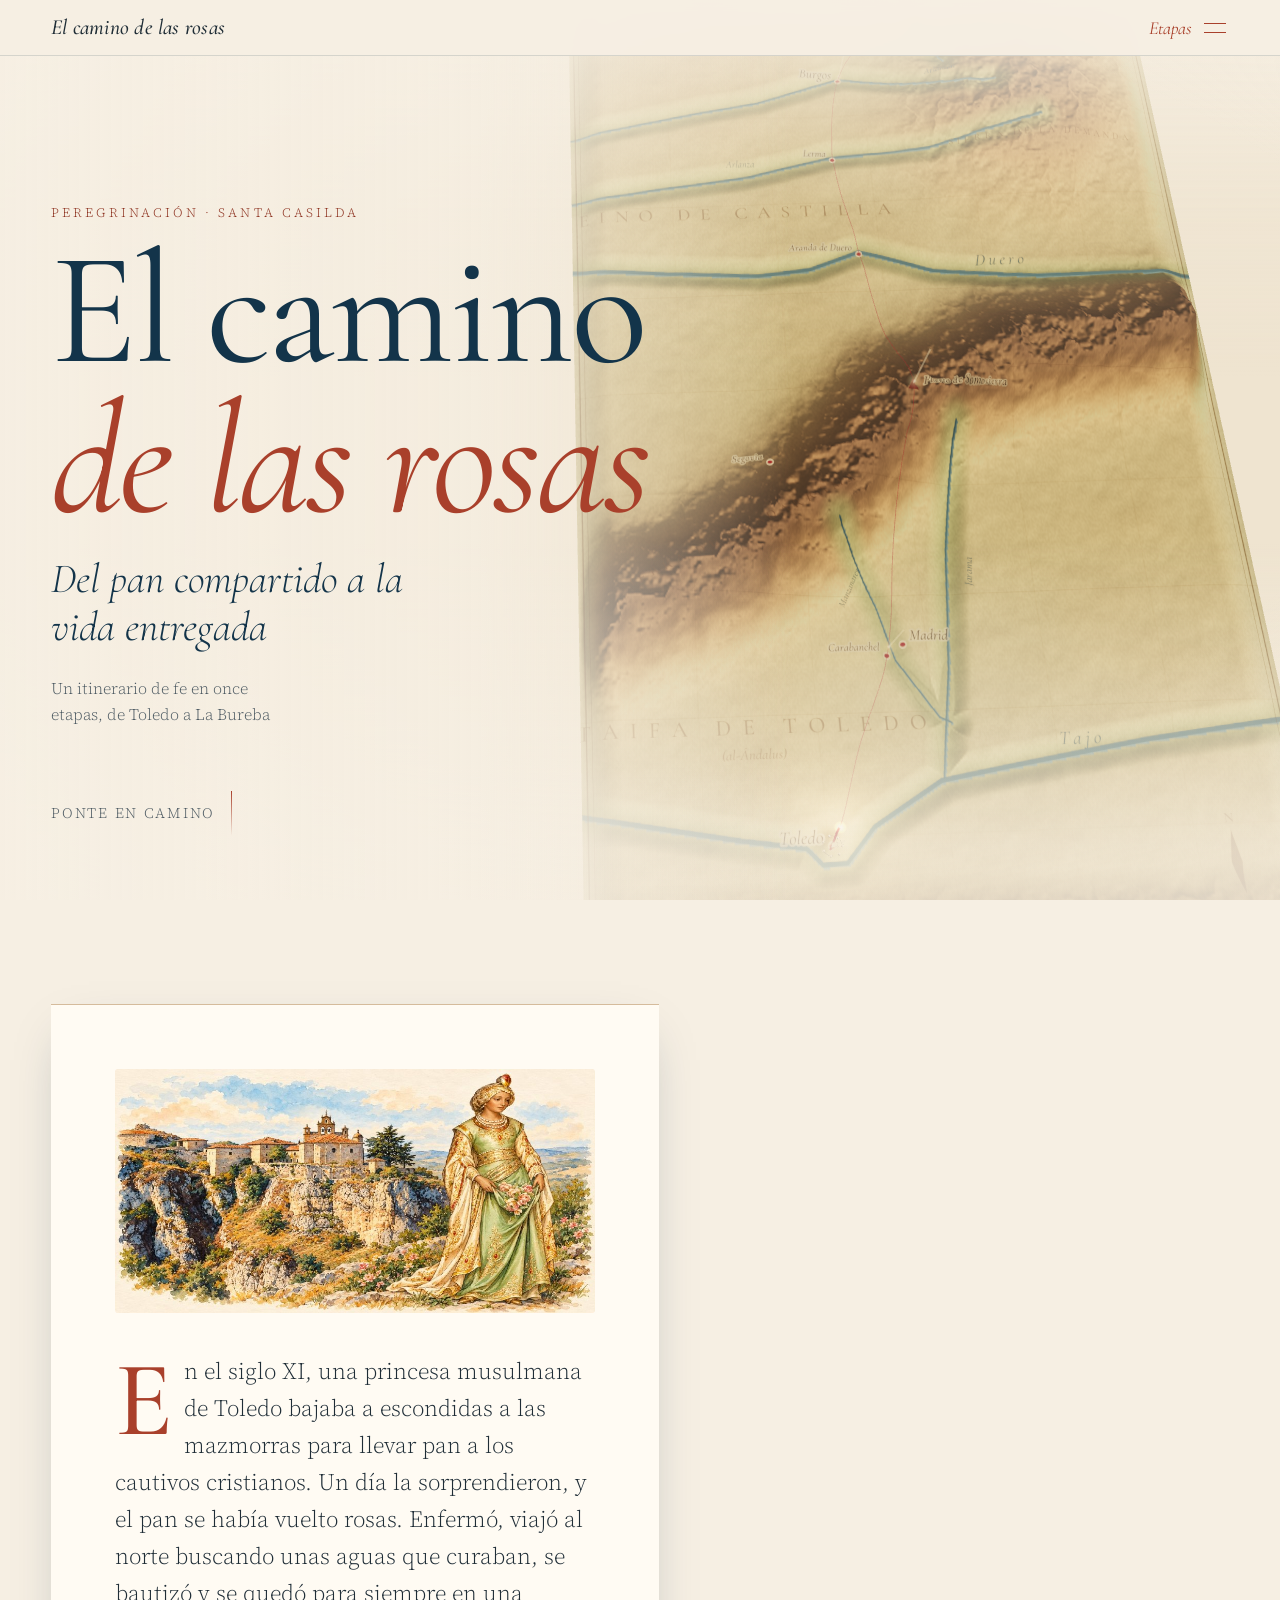
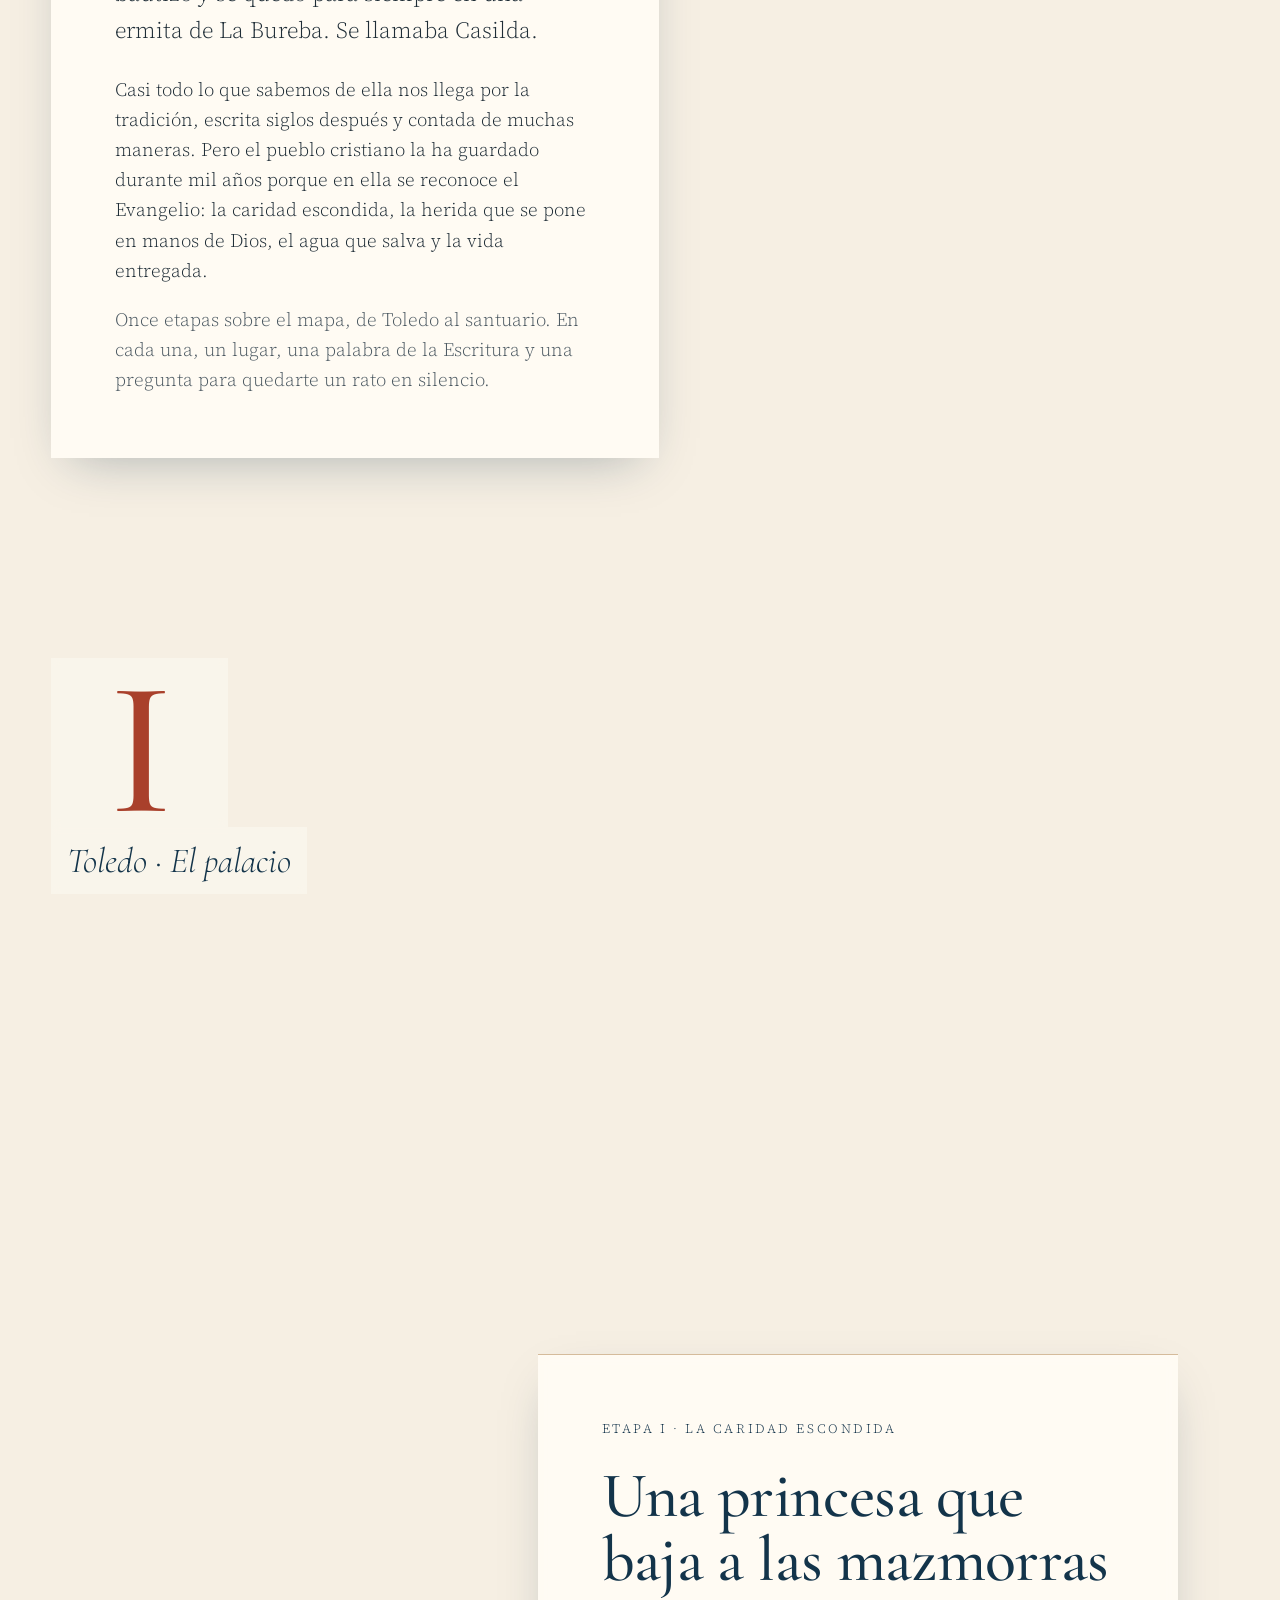
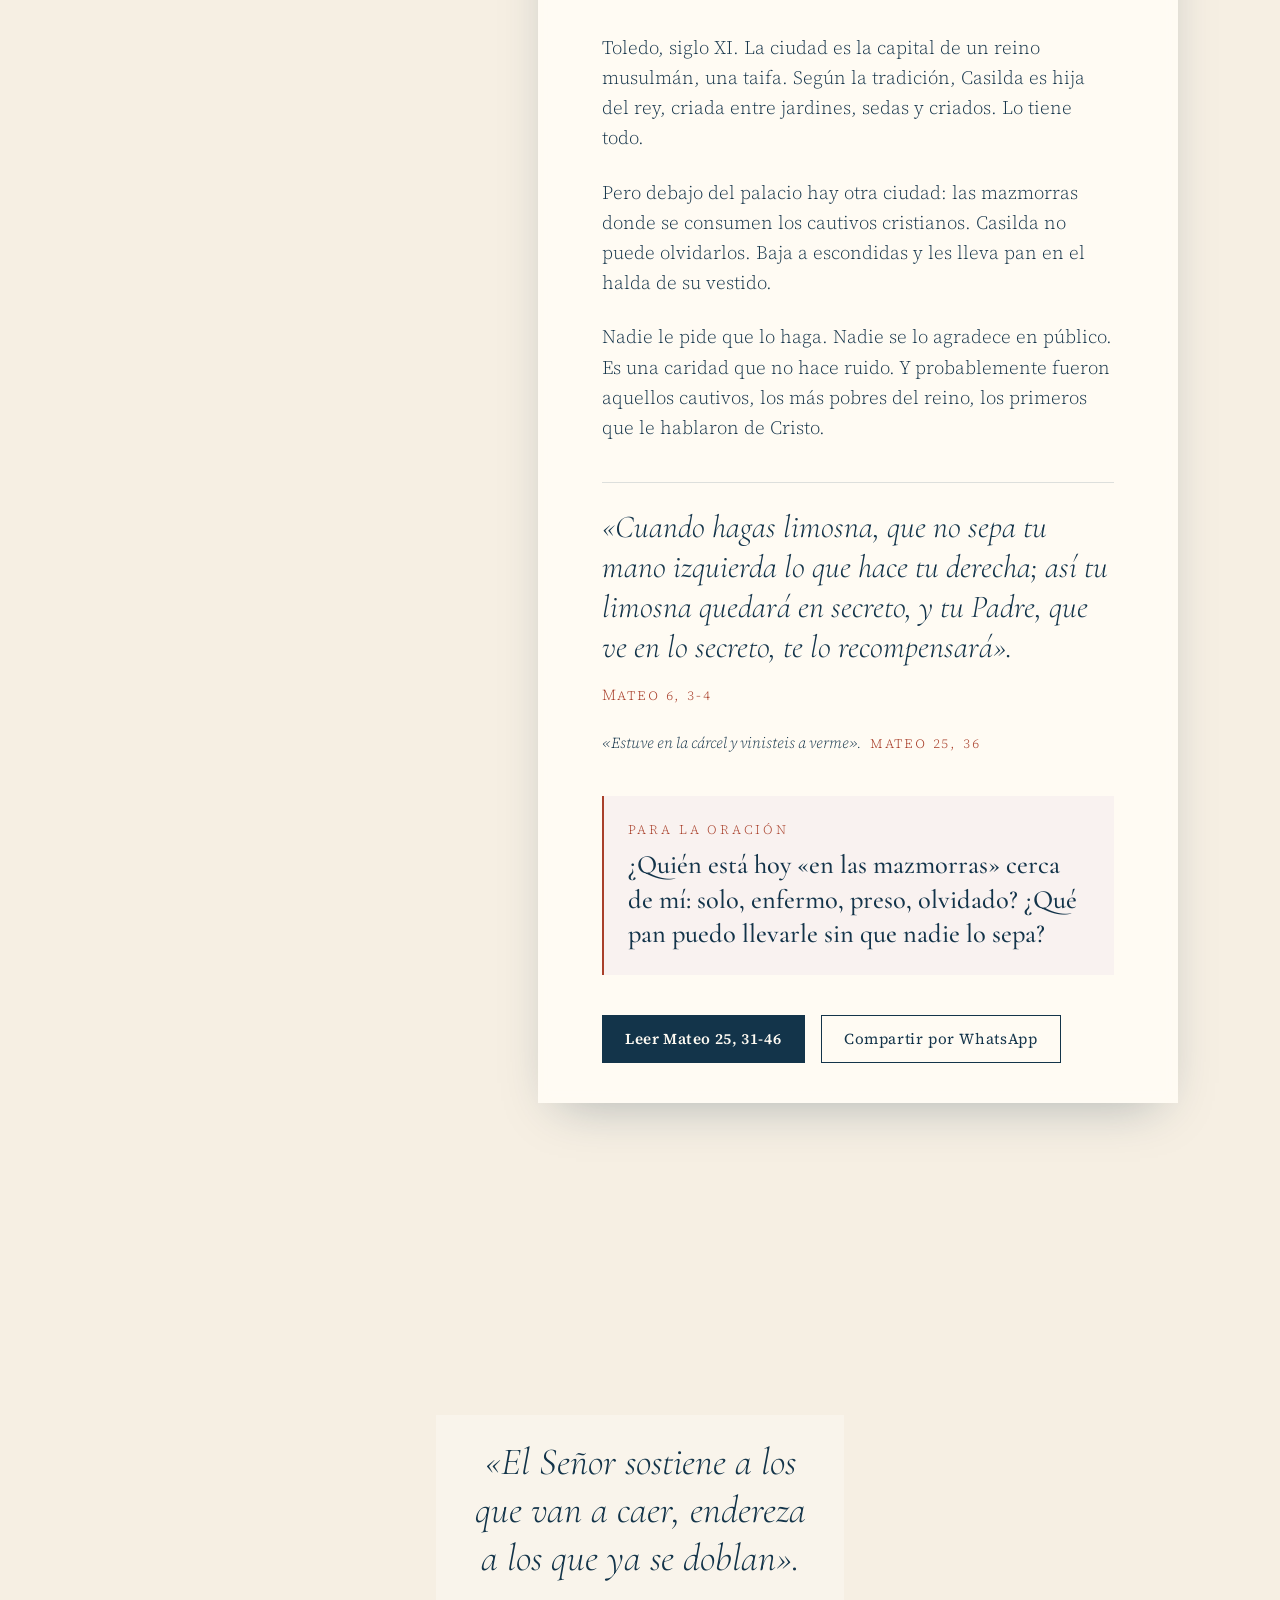
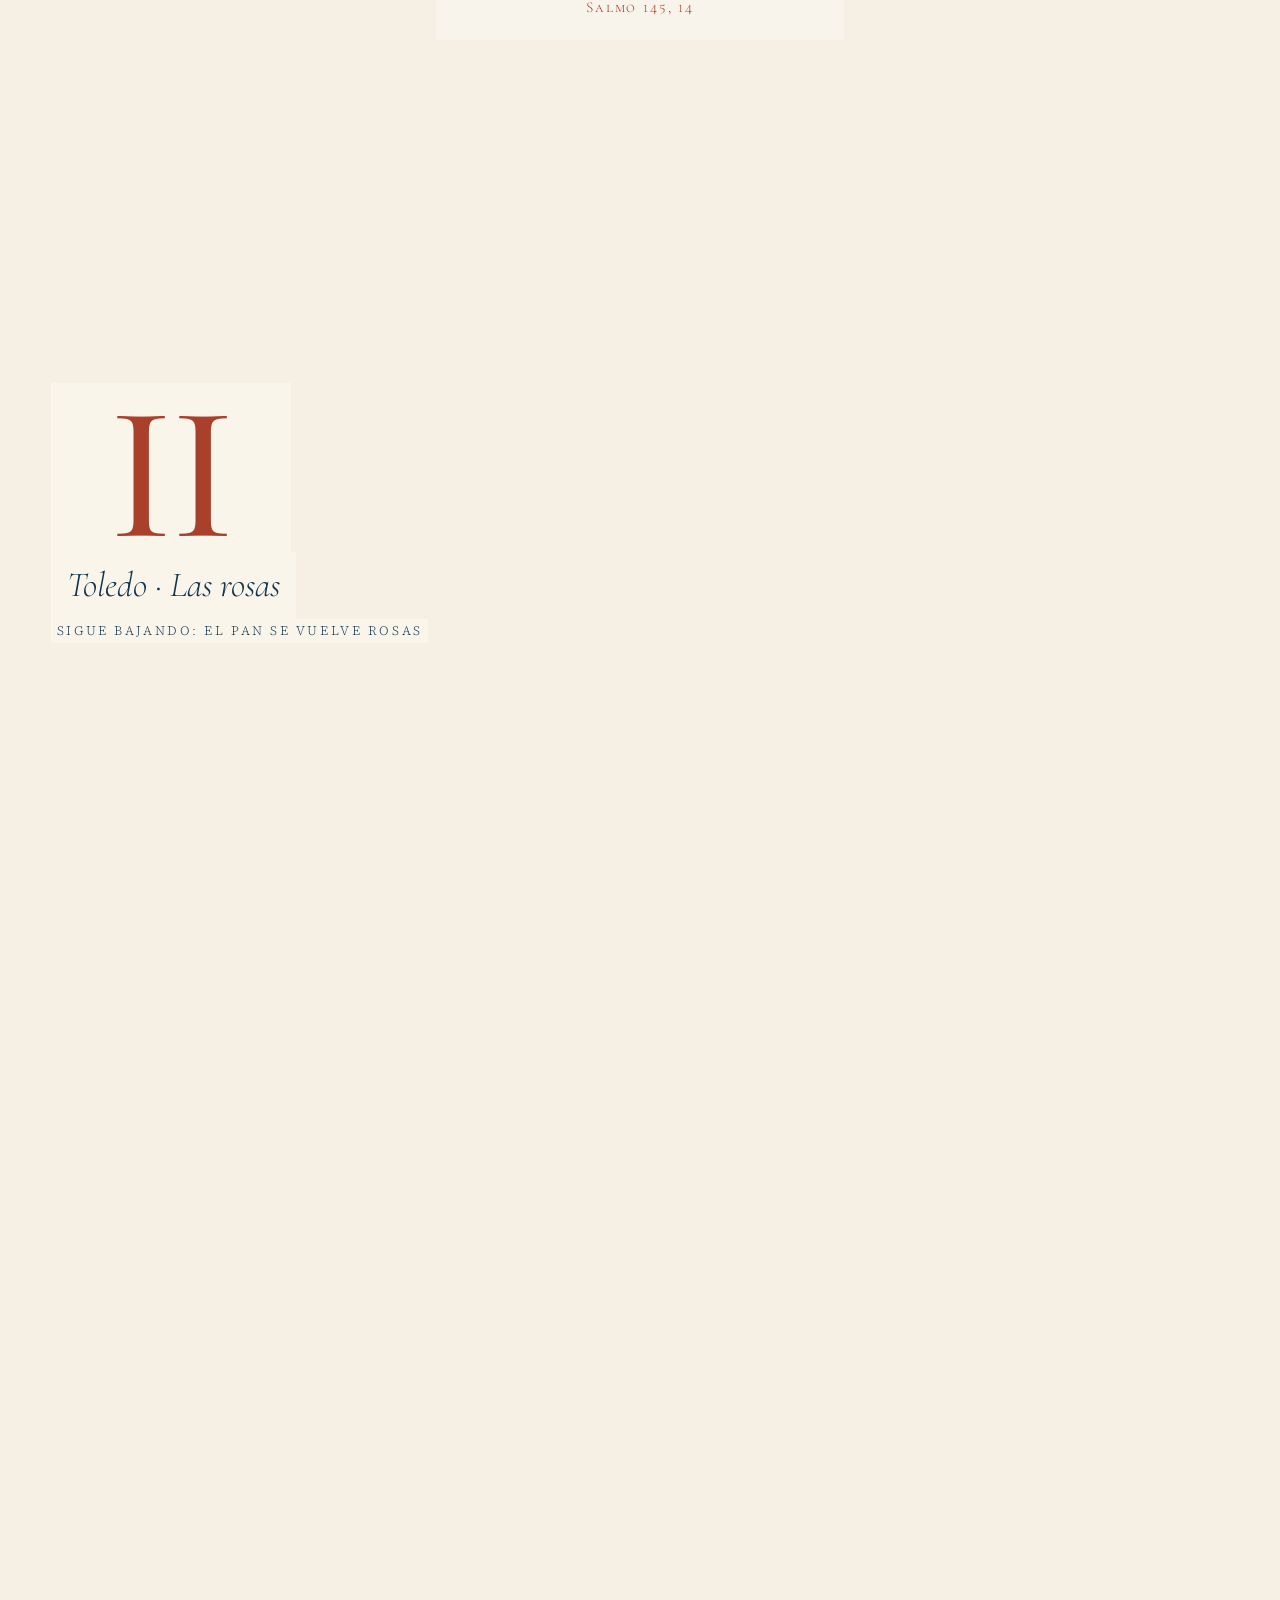
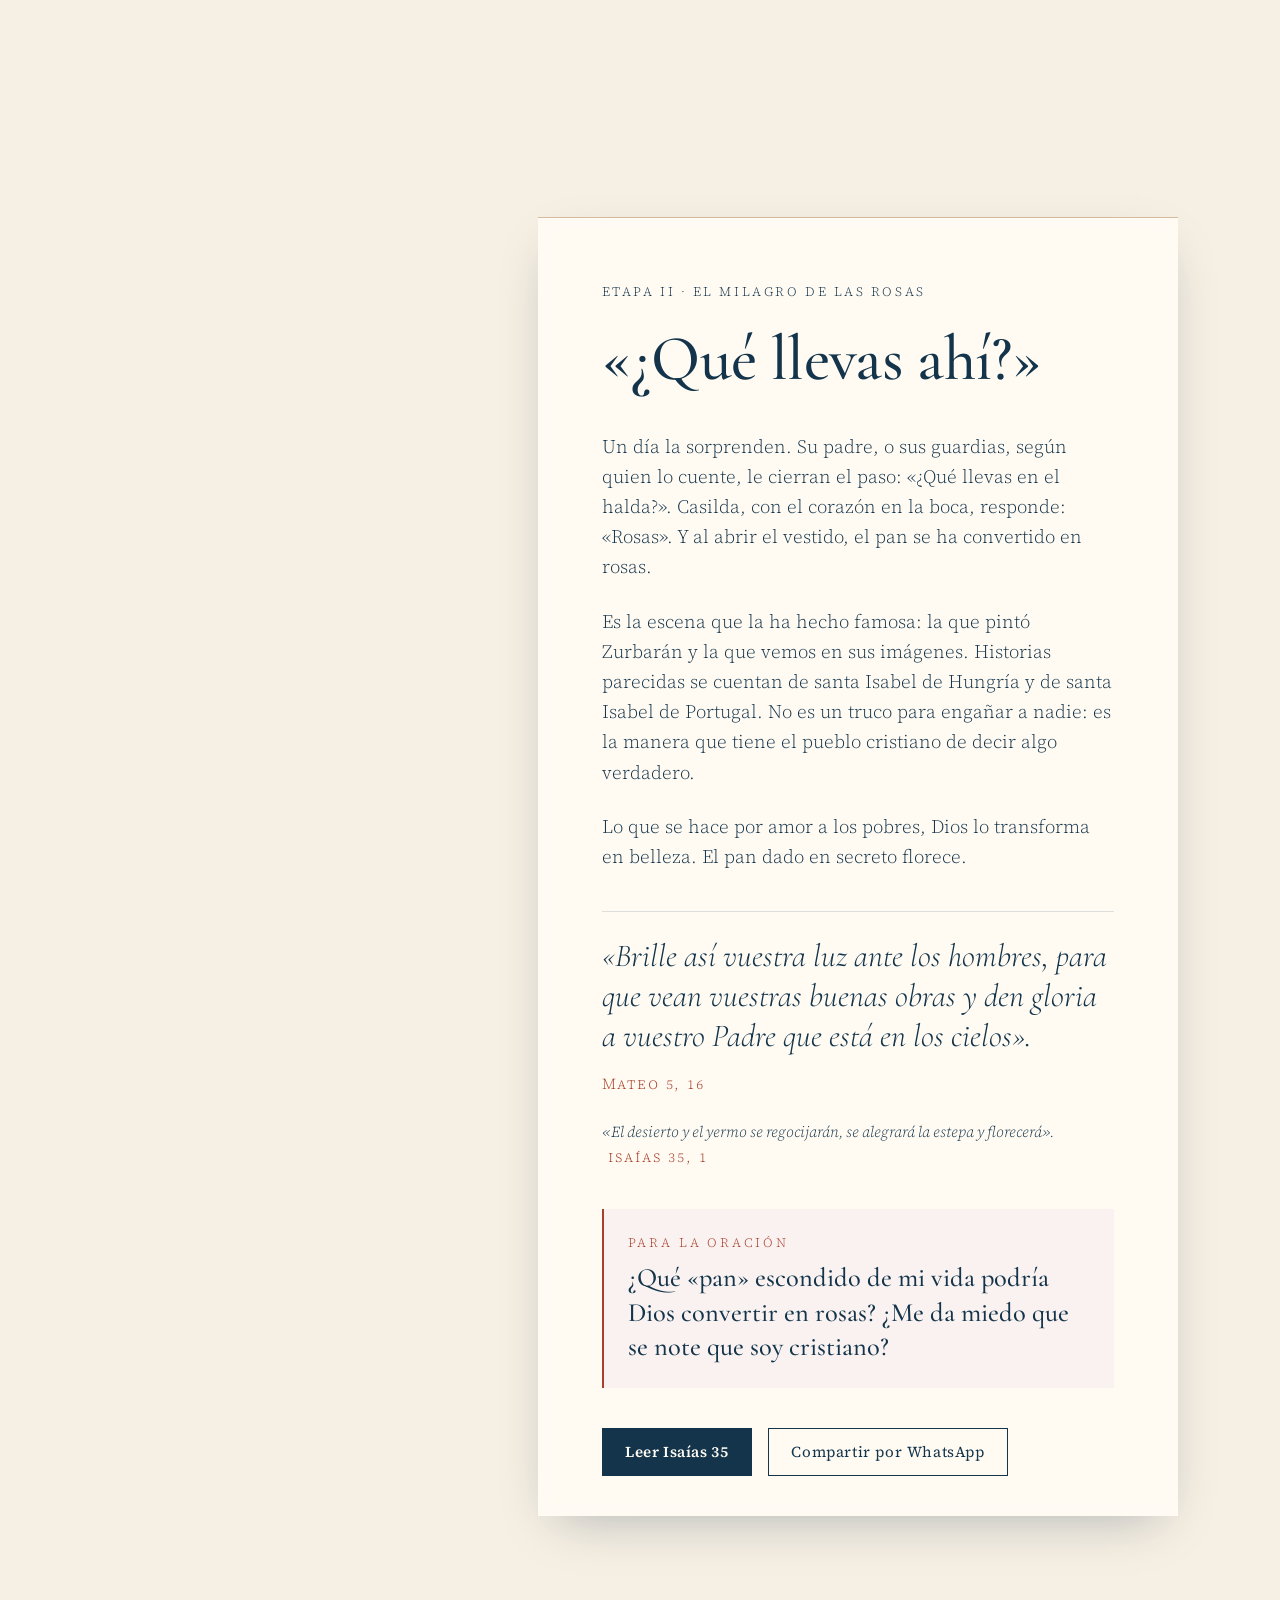
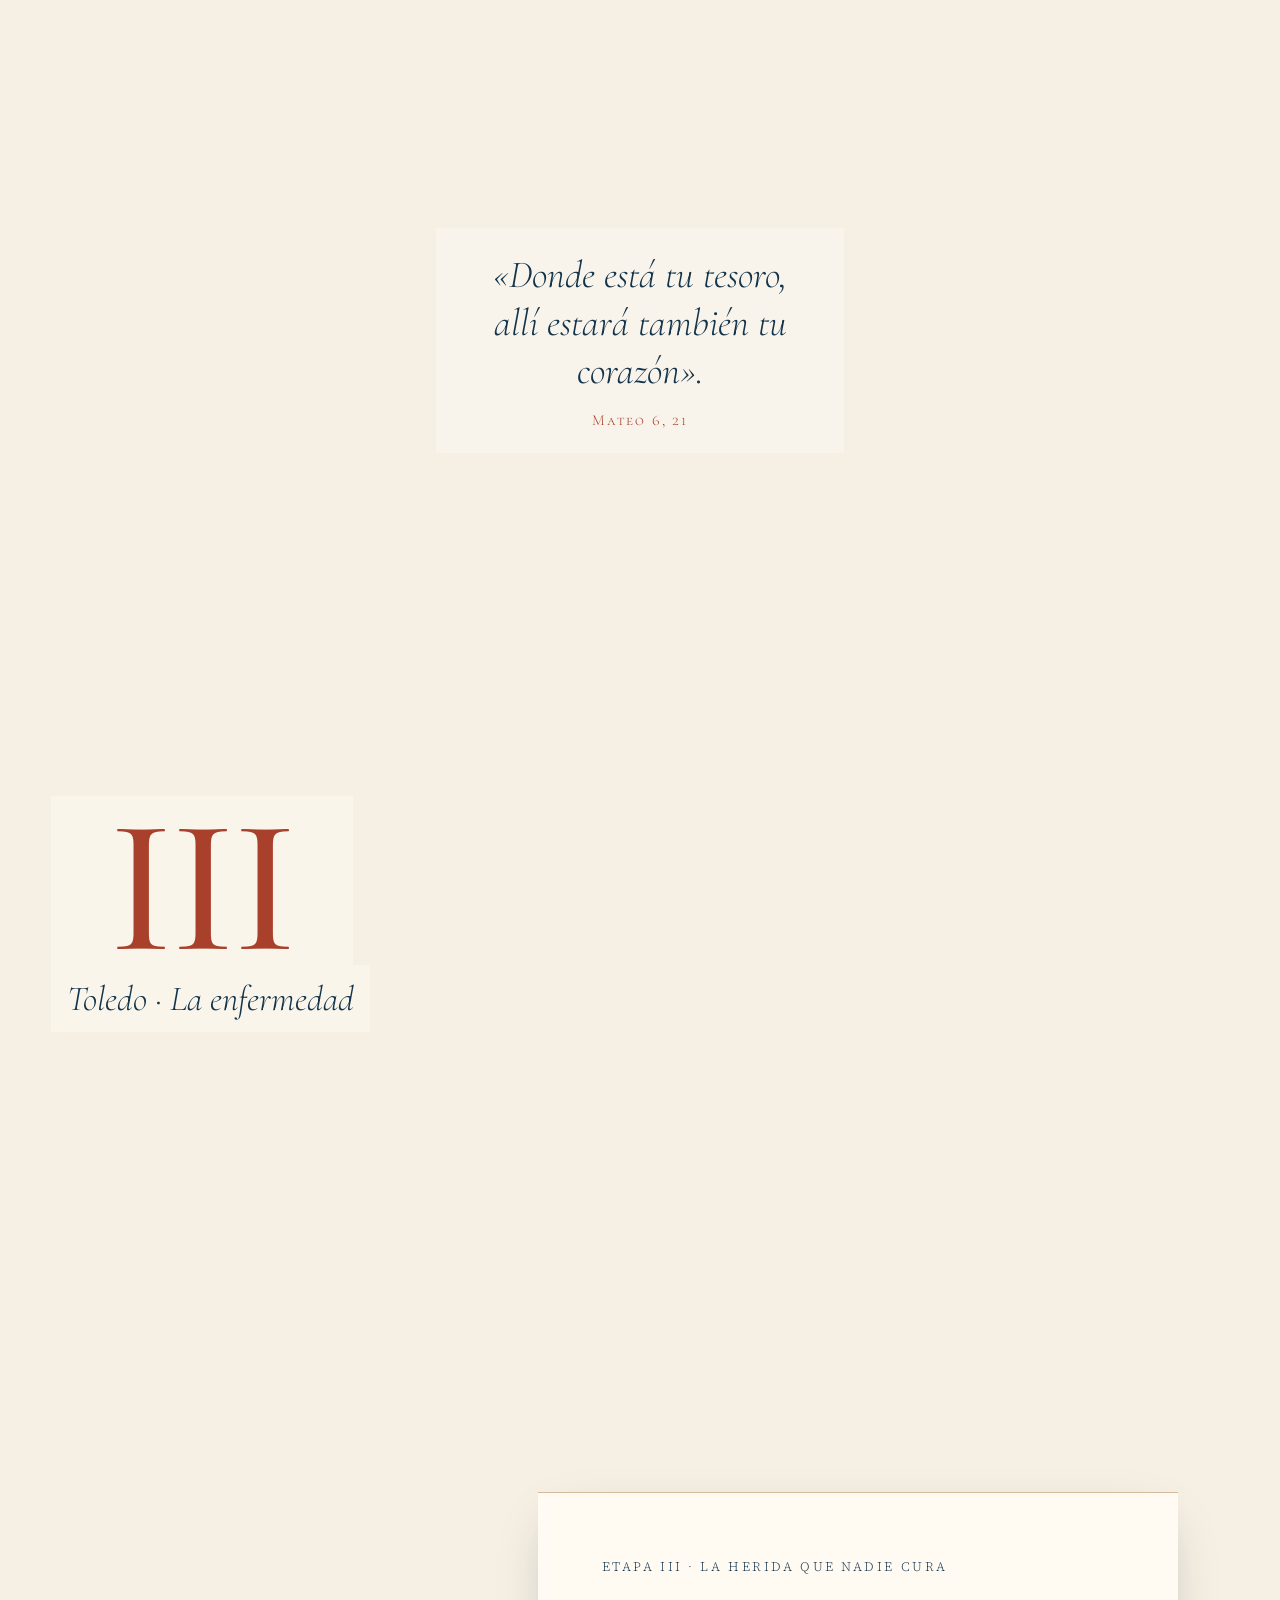
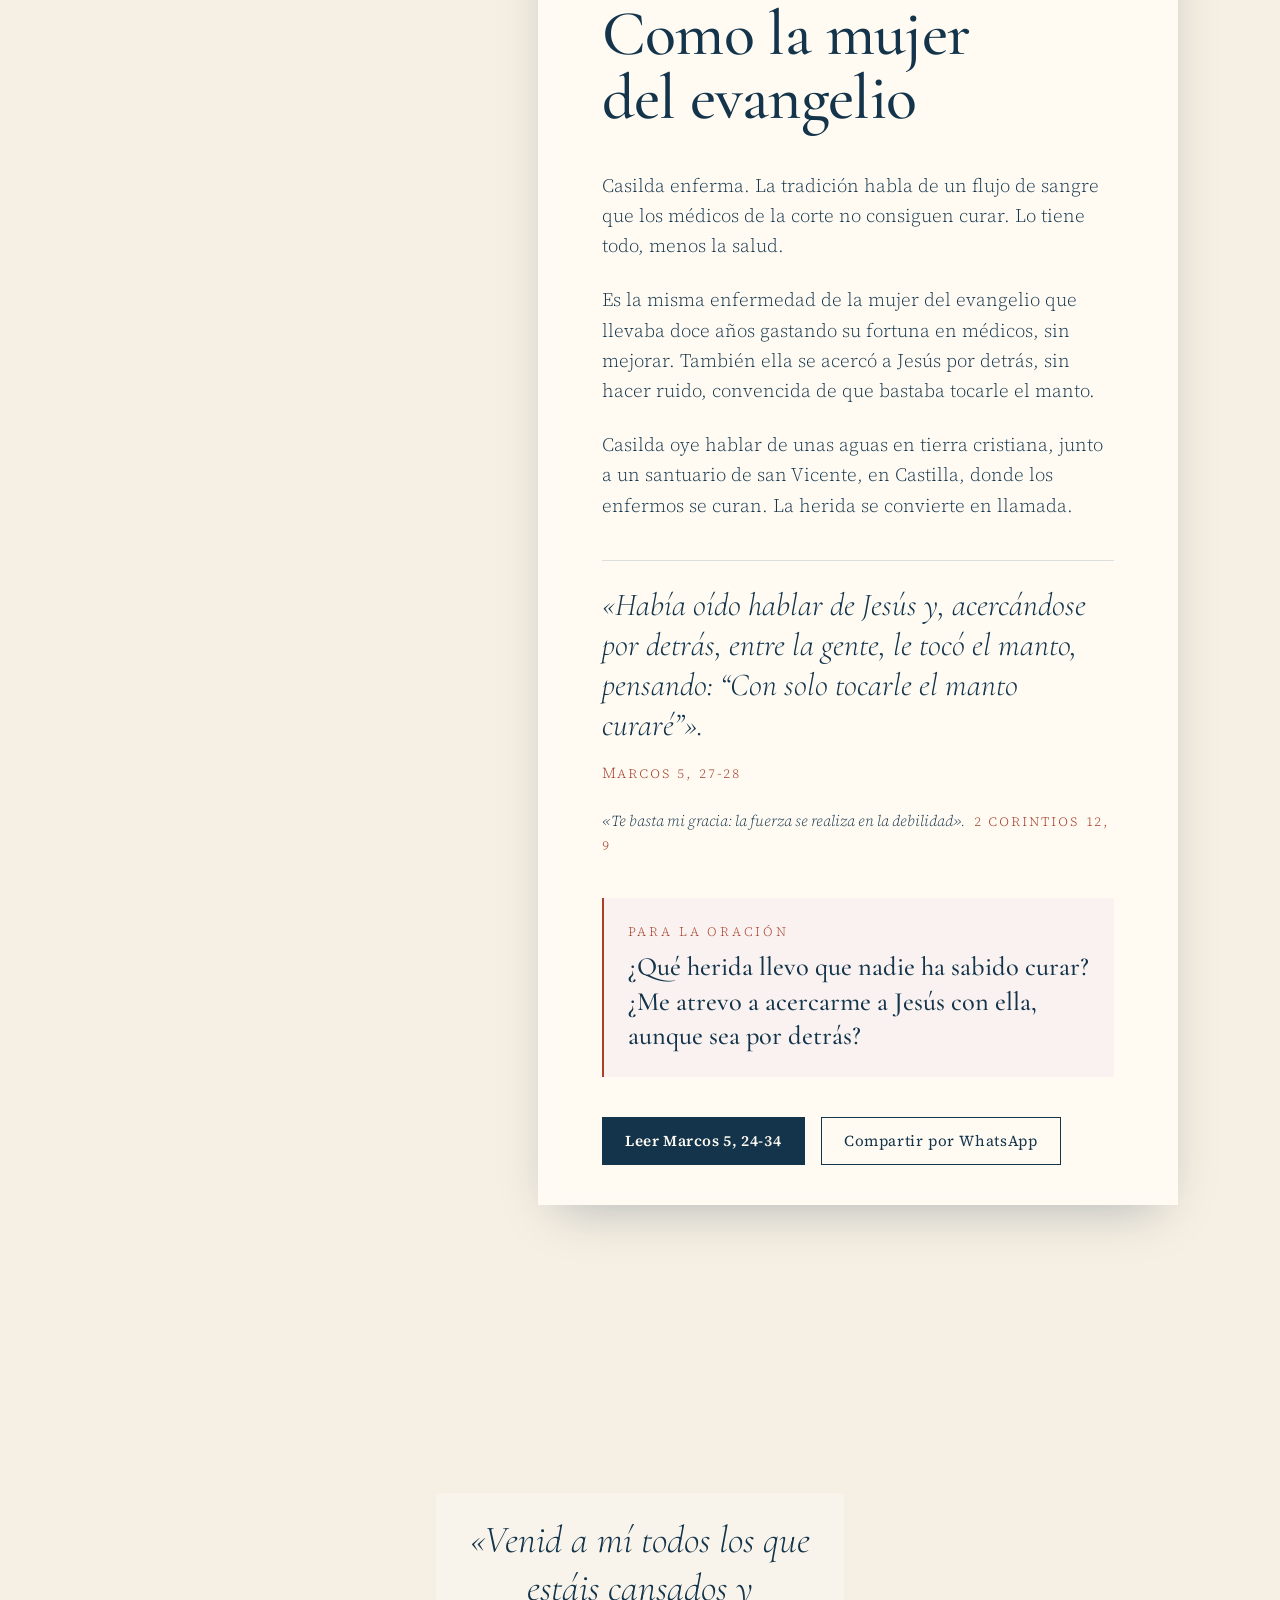
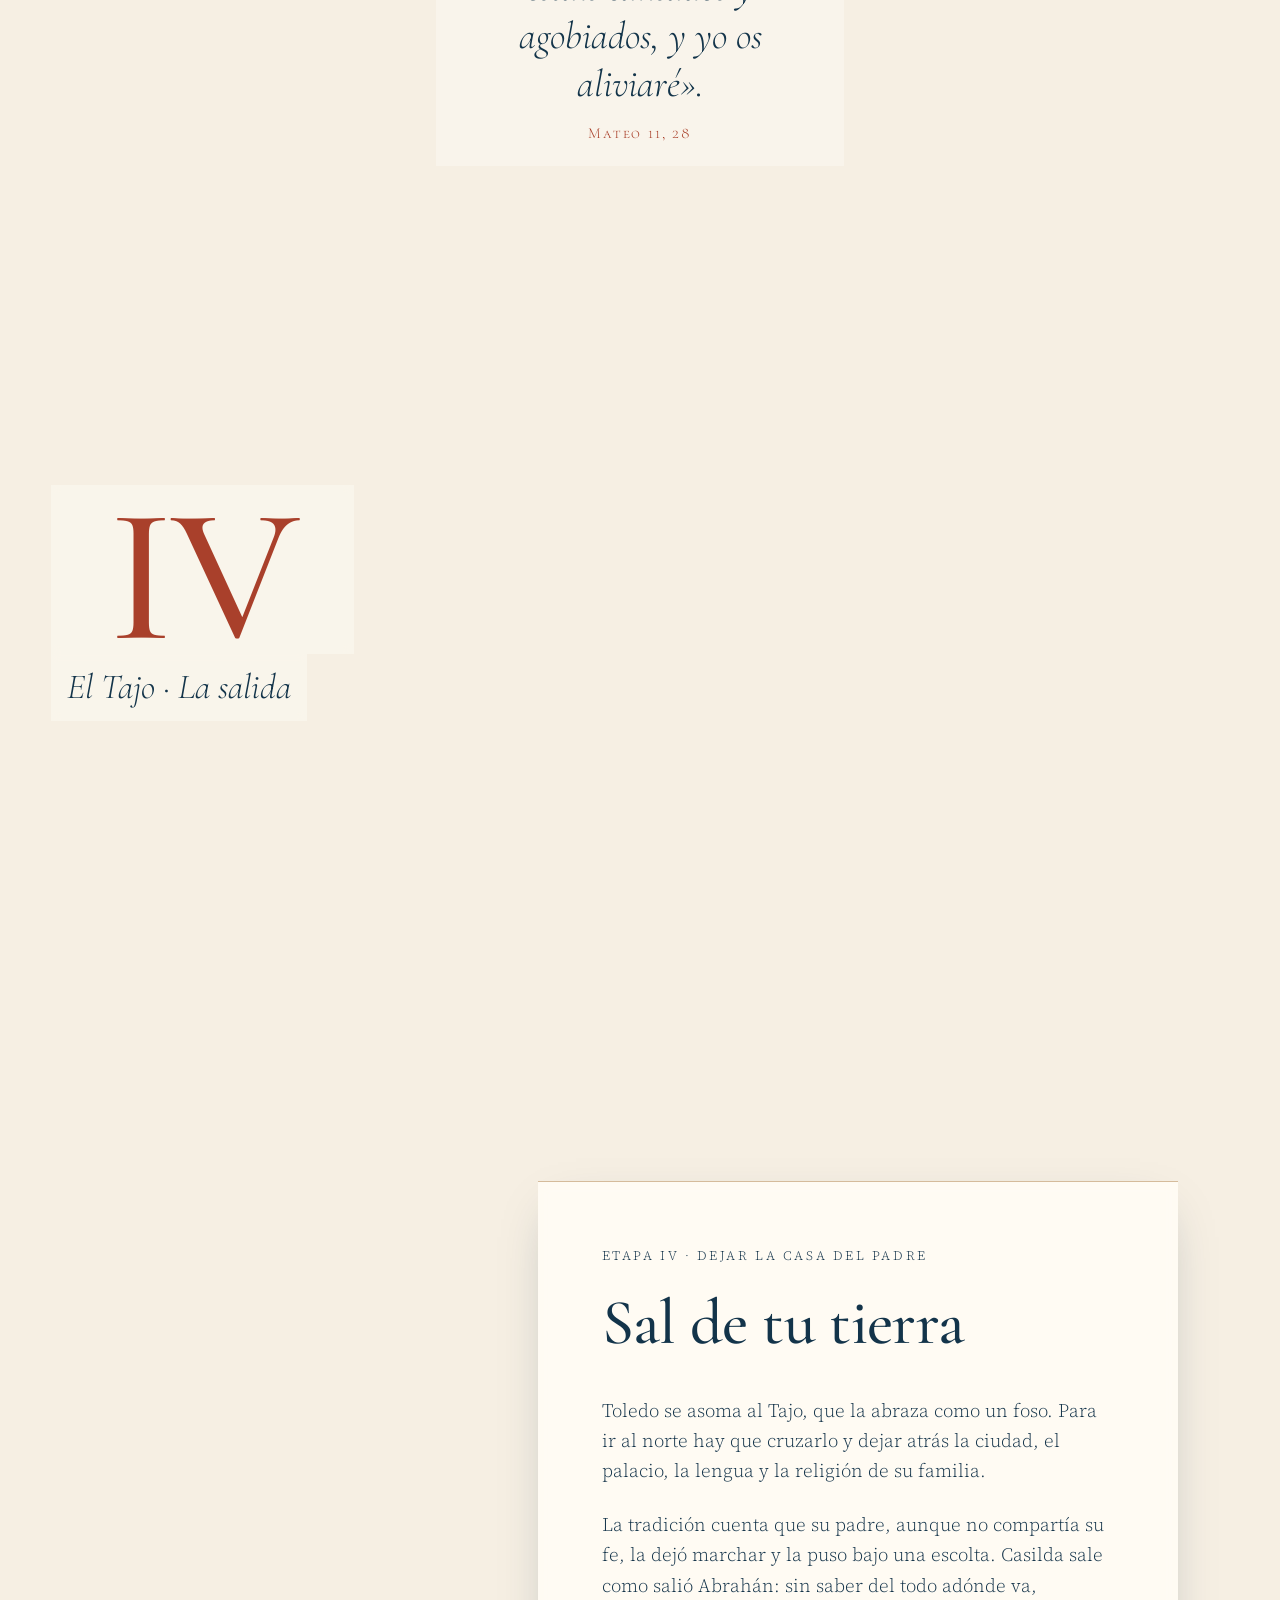
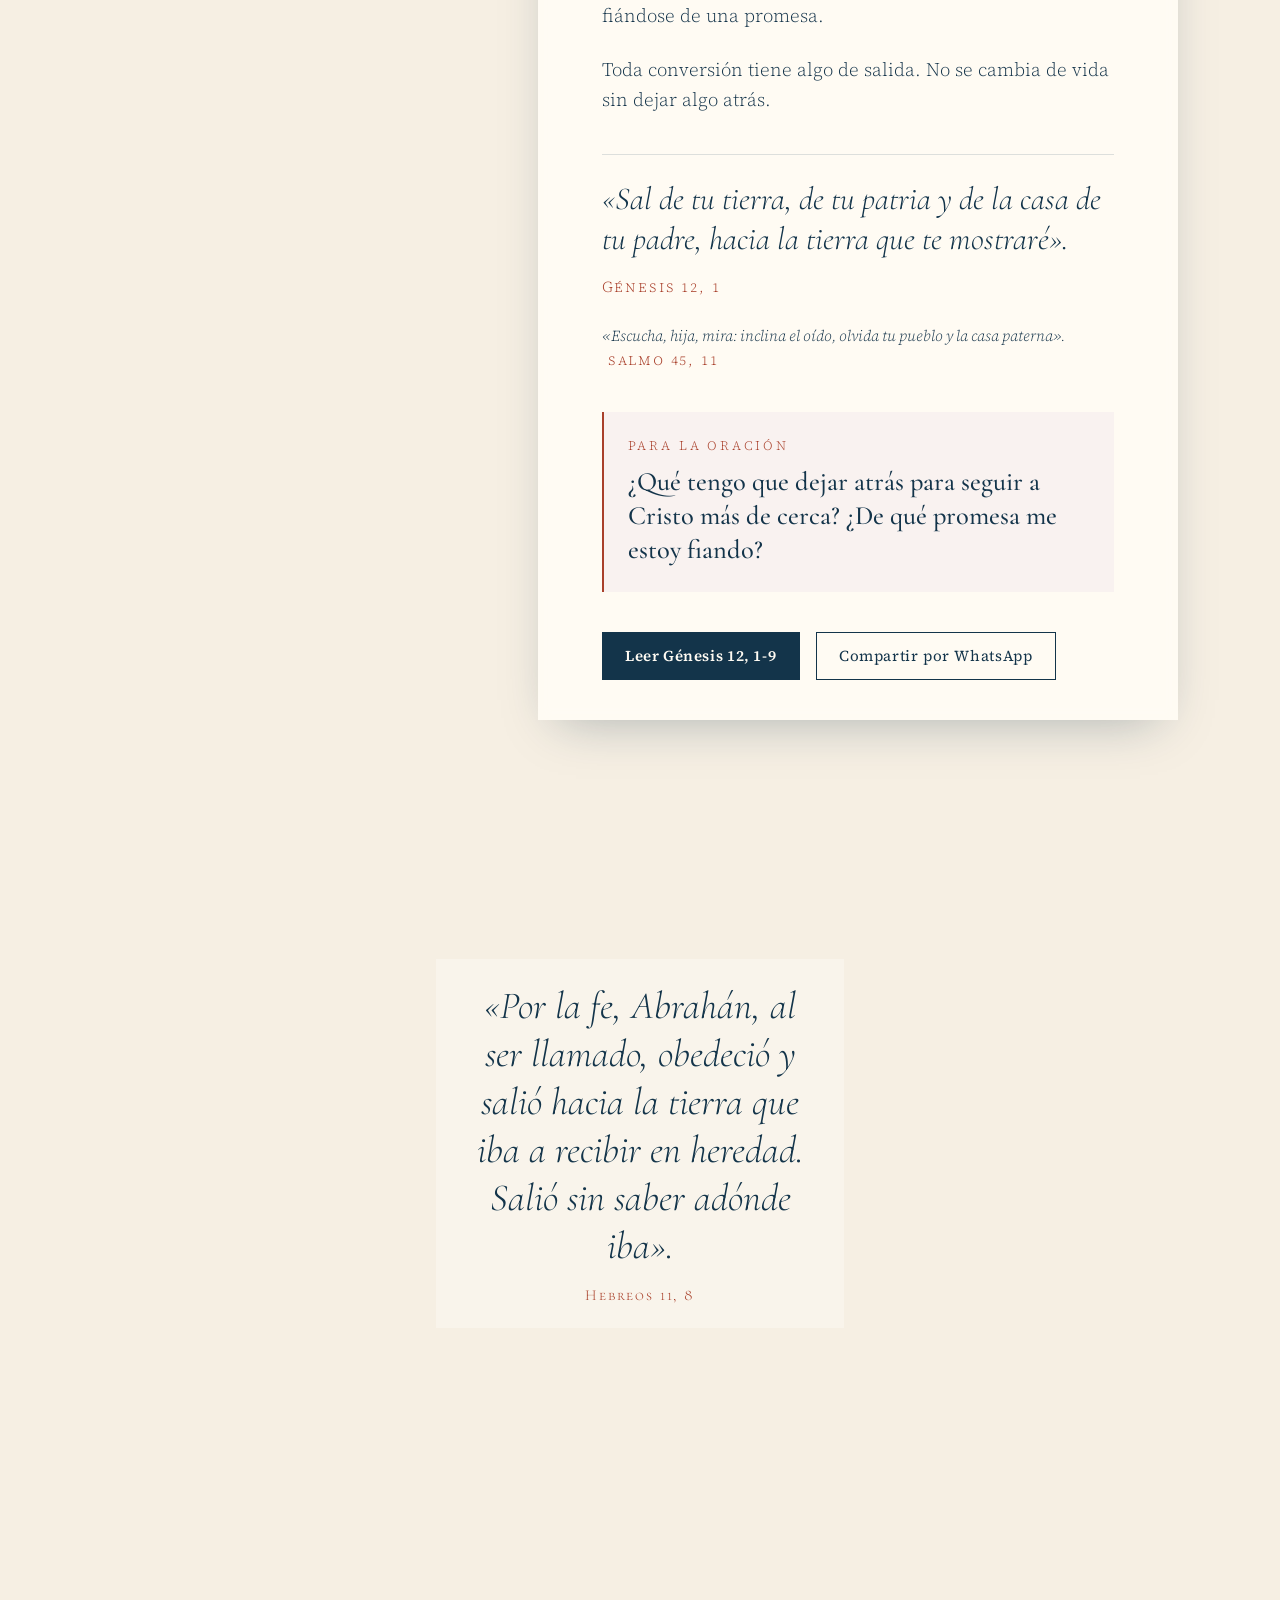
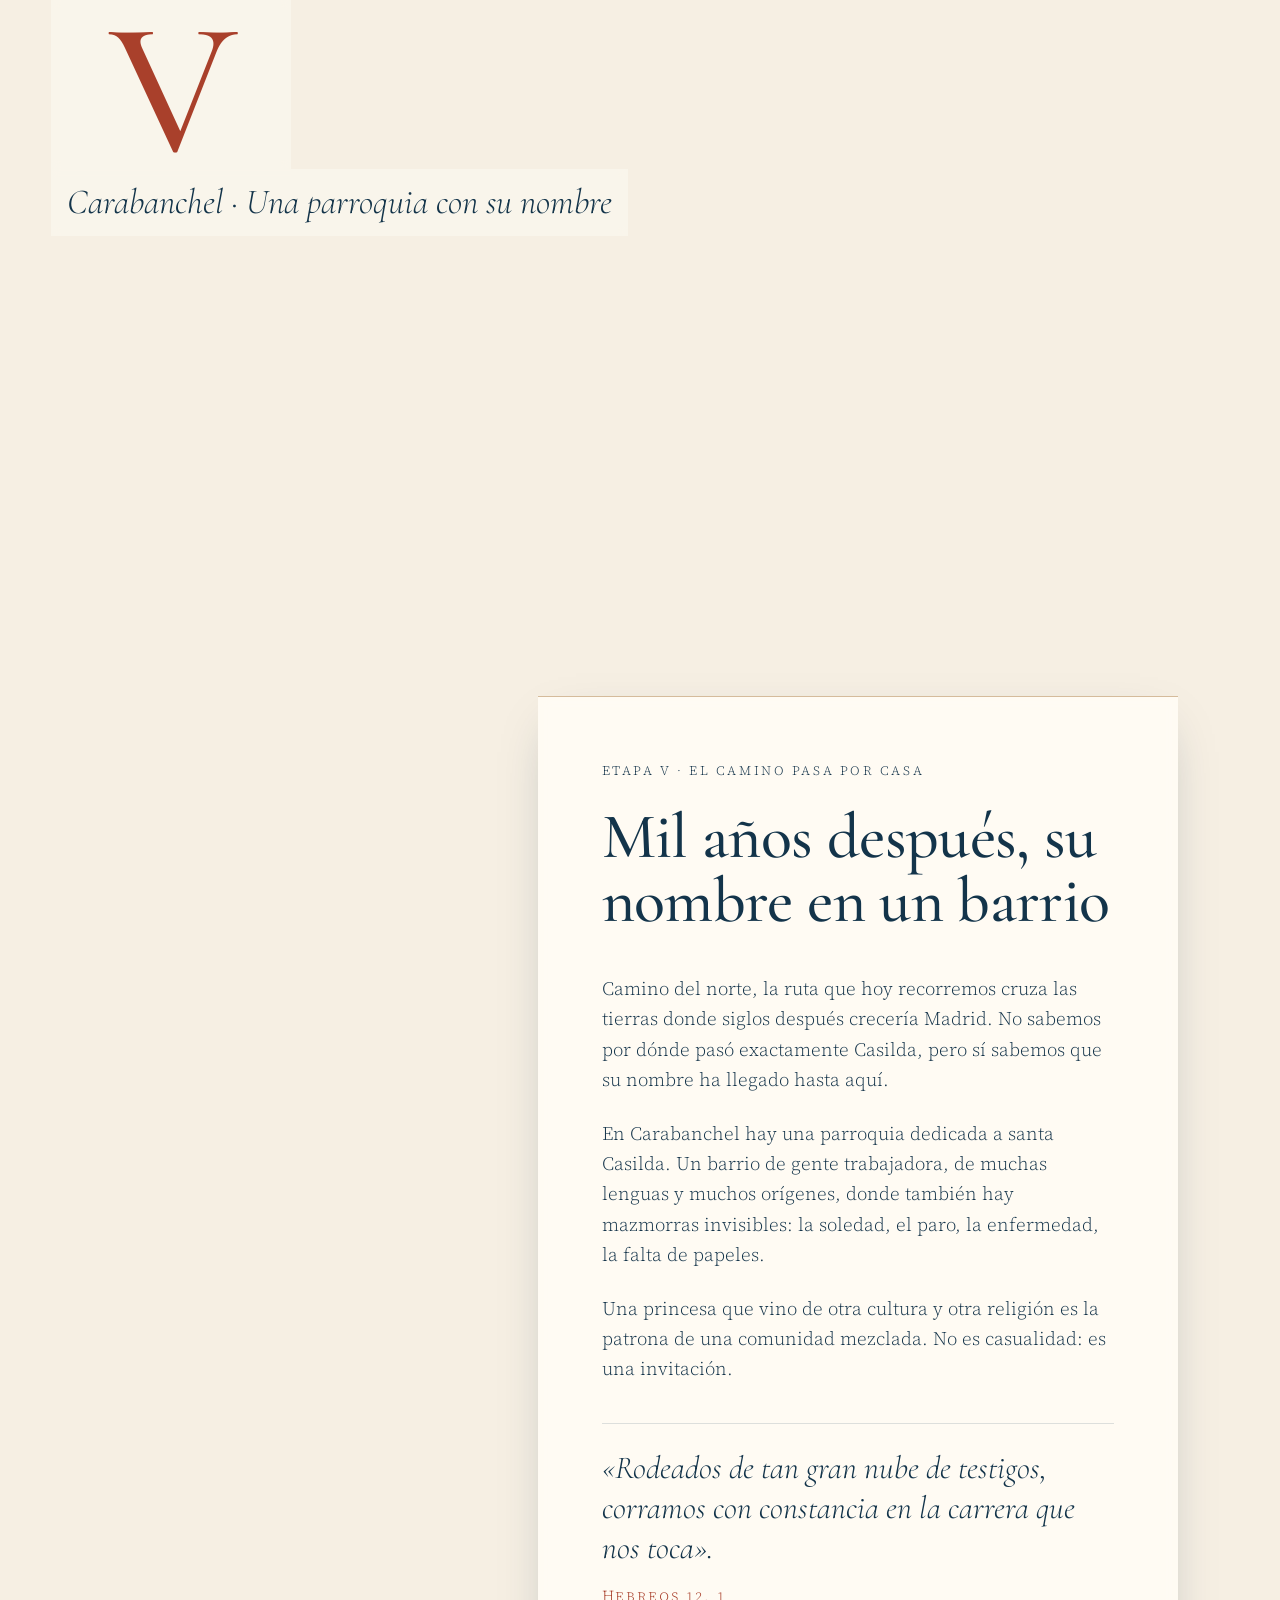
==== commit a524f585: "Add files via upload" ====
--- a/index.html
+++ b/index.html
@@ -1,14 +1,14 @@
 <!doctype html>
-<html lang="es" data-variant="pastoral" class="no-js">
+<html lang="es" data-variant="peregrinacion" class="no-js">
 <head>
 <meta charset="utf-8">
 <meta name="viewport" content="width=device-width, initial-scale=1, viewport-fit=cover">
 <title>El camino de las rosas · Santa Casilda, de Toledo a La Bureba</title>
 <meta name="description" content="Un itinerario de fe en once etapas con santa Casilda: de Toledo, donde llevaba pan a los cautivos, a los lagos de San Vicente y su santuario en La Bureba. Con cita bíblica y una pregunta para la oración.">
-<meta name="theme-color" content="#0B0A08">
+<meta name="theme-color" content="#F6EFE3">
 <meta property="og:type" content="website">
 <meta property="og:title" content="El camino de las rosas · Santa Casilda">
-<meta property="og:description" content="De Toledo a La Bureba en once etapas: el pan escondido, las rosas, la herida, el agua que cura y el santuario.">
+<meta property="og:description" content="Del pan compartido a la vida entregada. De Toledo a La Bureba en once etapas, y la peregrinación al santuario el 8 y 9 de mayo de 2027.">
 <meta property="og:image" content="og.jpg">
 <meta property="og:image:width" content="1200">
 <meta property="og:image:height" content="630">
@@ -55,21 +55,27 @@
         <li><a href="#etapa-10" data-dot="10"><span class="rn">X</span><span class="nm">Briviesca</span></a></li>
         <li><a href="#etapa-11" data-dot="11"><span class="rn">XI</span><span class="nm">El santuario</span></a></li>
     </ol>
+    <p class="top__grp">La peregrinación</p>
+    <ol>
+        <li><a href="#peregrinacion"><span class="rn">·</span><span class="nm">8 y 9 de mayo de 2027</span></a></li>
+    </ol>
   </nav>
 </header>
 
 <main>
   <!-- HERO -->
   <section class="hero" id="inicio" data-cam="overview">
-    <p class="eyebrow reveal">Santa Casilda · De Toledo a La Bureba</p>
+    <p class="eyebrow reveal">Peregrinación · Santa Casilda</p>
     <h1 class="hero__title hero__title--2"><span class="line"><span>El camino</span></span><span class="line"><span><em>de las rosas</em></span></span></h1>
-    <p class="hero__sub reveal">Un itinerario de fe en once etapas</p>
+    <p class="hero__sub reveal">Del pan compartido a la vida entregada</p>
+    <p class="hero__lema reveal">Un itinerario de fe en once etapas, de Toledo a La Bureba</p>
     <a class="hero__cue" href="#prologo"><span>Ponte en camino</span><i></i></a>
   </section>
 
   <!-- PRÓLOGO -->
   <section class="prologo" id="prologo" data-cam="overview">
     <div class="prologo__inner">
+      <figure class="acuarela reveal"><img src="img/santa-casilda-acuarela.jpg" width="930" height="472" alt="Acuarela: santa Casilda con rosas en el halda, ante el santuario sobre la peña, en La Bureba" loading="lazy"></figure>
       <p class="cap reveal"><span class="drop">E</span>n el siglo XI, una princesa musulmana de Toledo bajaba a escondidas a las mazmorras para llevar pan a los cautivos cristianos. Un día la sorprendieron, y el pan se había vuelto rosas. Enfermó, viajó al norte buscando unas aguas que curaban, se bautizó y se quedó para siempre en una ermita de La Bureba. Se llamaba Casilda.</p>
       <p class="reveal">Casi todo lo que sabemos de ella nos llega por la tradición, escrita siglos después y contada de muchas maneras. Pero el pueblo cristiano la ha guardado durante mil años porque en ella se reconoce el Evangelio: la caridad escondida, la herida que se pone en manos de Dios, el agua que salva y la vida entregada.</p>
       <p class="reveal muted">Once etapas sobre el mapa, de Toledo al santuario. En cada una, un lugar, una palabra de la Escritura y una pregunta para quedarte un rato en silencio.</p>
@@ -406,13 +412,45 @@
     </article>
   </section>
 
+  <!-- LA PEREGRINACIÓN -->
+  <section class="peregrinacion" id="peregrinacion" data-cam="end">
+    <div class="peregrinacion__inner">
+      <p class="eyebrow reveal">Peregrinación · La Bureba, Burgos</p>
+      <h2 class="final__title reveal">Santa Casilda</h2>
+      <p class="peregrinacion__lema reveal">Del pan compartido a la vida entregada</p>
+      <blockquote class="peregrinacion__frase reveal"><p>«No somos turistas, somos peregrinos que aprenden a amar».</p></blockquote>
+      <p class="reveal">Un fin de semana para detener el ritmo, encontrarnos en comunidad y profundizar en la fe, siguiendo el ejemplo de santa Casilda. Un tiempo para orar, compartir y descansar.</p>
+      <div class="fecha reveal">
+        <div><p class="fecha__dia">8 y 9 de mayo de 2027</p><p class="fecha__sub">Sábado y domingo · Una noche</p></div>
+        <p class="fecha__precio">150 €</p>
+      </div>
+      <dl class="datos reveal">
+        <div><dt>Salida</dt><dd>Madrid, a las 9:00 h</dd></div>
+        <div><dt>Alojamiento</dt><dd>Hotel El Vallés****, Briviesca</dd></div>
+        <div><dt>Destino</dt><dd>Santuario de Santa Casilda, en La Bureba (Burgos)</dd></div>
+        <div><dt>Incluye</dt><dd>Transporte desde Madrid, alojamiento de una noche, comida y actividades del programa: oración, catequesis y momentos para compartir y descansar</dd></div>
+      </dl>
+      <div class="plazas reveal">
+        <p class="plazas__t">Plazas limitadas: 52 personas</p>
+        <p>La peregrinación se realizará únicamente si se cubren las 52 plazas.</p>
+      </div>
+      <p class="reveal">Información e inscripciones en la parroquia.</p>
+      <p class="ruta-lema reveal">Madrid · Briviesca · Santa Casilda</p>
+      <div class="acciones acciones--center">
+        <a class="btn" href="img/cartel-peregrinacion.jpg" download>Descargar el cartel</a>
+        <button class="btn btn--ghost" data-share="0" type="button">Compartir por WhatsApp</button>
+      </div>
+      <p class="muted reveal">Un camino de fe, encuentro y cuidado compartido.</p>
+    </div>
+  </section>
+
   <!-- FINAL -->
   <section class="final" id="final" data-cam="end">
     <div class="final__inner">
       <p class="eyebrow reveal">Y ahora, tú</p>
       <h2 class="final__title reveal">Pan para los cautivos, y rosas</h2>
       <p class="reveal">El camino de Casilda empezó bajando a las mazmorras y terminó en una peña, delante de Dios. Entre medias hubo una herida, un viaje, un bautismo y un agua que cura. Es el camino de todo cristiano.</p>
-      <p class="reveal">Desde la parroquia de Santa Casilda, en Carabanchel, peregrinamos a Briviesca y al santuario para encontrarnos con ella y con la comunidad que la guarda. Pero el camino de las rosas empieza en casa: en las mazmorras de nuestro barrio, donde alguien espera un pan que nadie le lleva.</p>
+      <p class="reveal">No somos turistas, somos peregrinos que aprenden a amar. Desde Carabanchel subimos a Briviesca y al santuario para encontrarnos con ella y con la comunidad que la guarda. Pero el camino de las rosas empieza en casa: en las mazmorras de nuestro barrio, donde alguien espera un pan que nadie le lleva.</p>
       <p class="final__pregunta reveal">¿Quién espera hoy tu pan? ¿Qué rosas quiere Dios hacer florecer en tu vida?</p>
       <div class="oracion reveal">
         <p class="pausa__label">Oración a santa Casilda</p>
@@ -464,7 +502,7 @@
 <svg width="0" height="0" style="position:absolute" aria-hidden="true">
   <defs>
     <symbol id="mapa" viewBox="0 0 200 200">
-      <rect width="200" height="200" fill="#1b1610"/>
+      <rect width="200" height="200" fill="#efe5d3"/>
       <image id="mapa-img" x="0" y="0" width="200" height="200" href=""/>
       <path id="ruta-svg" d="" stroke="#9b2a1c" stroke-width="1.6" stroke-dasharray="3 3" fill="none"/>
       <g id="st-svg" font-family="Cormorant Garamond, Georgia, serif" font-size="8" font-weight="600" fill="#F2EBDD" text-anchor="middle"></g>
--- a/css/style.css
+++ b/css/style.css
@@ -204,3 +204,57 @@
 :root{--rosa:#b8434f}
 .etapa__rn{color:var(--accent)}
 @media (max-width:520px){.top__brand{max-width:38vw;white-space:nowrap;overflow:hidden;text-overflow:ellipsis}.top__cur{max-width:46vw;white-space:nowrap;overflow:hidden;text-overflow:ellipsis}}
+
+/* ---- Paleta del cartel de la peregrinación: crema, azul marino y terracota ---- */
+:root{--bg:#F6EFE3;--fg:#13344A;--muted:#4E5B63;--accent:#A9402B;--accent-2:#13344A;--panel:rgba(255,251,244,.97);
+  --line:color-mix(in srgb,var(--fg) 14%,transparent);--line-gold:color-mix(in srgb,#B98F5F 60%,transparent)}
+body{color:#1f2d36}
+.panel__title,.final__title,.hero__title,.parte__title,.pausa__q,.cita p,.etapa__lugar{color:var(--fg)}
+.hero__title--2 em{color:var(--accent)}
+.stage__veil{background:
+  radial-gradient(120% 85% at 50% 42%,transparent 50%,rgba(246,239,227,.7) 100%),
+  linear-gradient(to bottom,rgba(246,239,227,.9),rgba(246,239,227,.15) 24%,transparent 42%,transparent 60%,rgba(246,239,227,.7) 94%)}
+.top{background:rgba(246,239,227,.96);border-bottom:1px solid var(--line);-webkit-backdrop-filter:blur(6px);backdrop-filter:blur(6px)}
+.top__nav{background:rgba(250,245,236,.98)}
+.hero{background:linear-gradient(to top,rgba(246,239,227,.94) 0%,rgba(246,239,227,.82) 55%,rgba(246,239,227,0) 88%)}
+@media (min-width:800px){.hero{background:linear-gradient(to right,rgba(246,239,227,.93) 0%,rgba(246,239,227,.75) 38%,rgba(246,239,227,0) 62%)}}
+.hero__title{text-shadow:none}
+.hero__lema{margin:calc(-1 * var(--space-4)) 0 var(--space-5);color:var(--muted);font-size:1rem;max-width:30ch}
+.etapa__rn,.etapa__lugar,.etapa__hint{width:fit-content;background:rgba(250,245,236,.9);padding:.15em .45em;text-shadow:none;-webkit-backdrop-filter:blur(4px);backdrop-filter:blur(4px)}
+.etapa__rn{color:var(--accent);padding:.08em .3em 0}
+.etapa__lugar,.etapa__hint{margin-top:0;color:var(--fg)}
+.tramo p{background:rgba(250,245,236,.88);padding:.6em .8em;text-shadow:none;color:var(--fg)}
+.panel,.final__inner,.prologo__inner,.peregrinacion__inner{box-shadow:0 18px 50px -20px rgba(19,52,74,.35)}
+.btn{background:var(--fg);border-color:var(--fg);color:#FFFBF3}
+.btn:hover{background:#0b2233}
+.btn--ghost{background:transparent;color:var(--fg);border-color:var(--fg)}
+.btn--ghost:hover{background:color-mix(in srgb,var(--fg) 8%,transparent);color:var(--fg)}
+.pausa{background:color-mix(in srgb,var(--accent) 7%,#fff)}
+.oracion{background:color-mix(in srgb,var(--accent) 6%,#fff)}
+.lbl b,.m3l span{background:rgba(19,52,74,.88);color:#FFF8EC;border-color:rgba(255,248,236,.5)}
+.mapa3d{background:#efe5d3}
+.mapa3d__hint{background:linear-gradient(transparent,rgba(239,229,211,.95));color:var(--muted)}
+.pie{background:var(--bg)}
+::selection{background:var(--accent);color:#fff}
+/* acuarela */
+.acuarela{margin:0 0 var(--space-4)}
+.acuarela img{display:block;width:100%;height:auto;border-radius:2px;-webkit-mask-image:radial-gradient(130% 120% at 50% 50%,#000 70%,transparent 100%);mask-image:radial-gradient(130% 120% at 50% 50%,#000 70%,transparent 100%)}
+/* la peregrinación */
+.peregrinacion{position:relative;padding:var(--space-6) var(--gutter);min-height:100svh;display:flex;align-items:center}
+.peregrinacion__inner{width:100%;max-width:46rem;margin:0 auto;background:var(--panel);padding:var(--space-5) var(--space-3);border:1px solid var(--line-gold);border-radius:18px;text-align:center}
+.peregrinacion__lema{font-family:var(--font-display);font-size:clamp(1.3rem,2.5vw,1.7rem);color:var(--accent);margin:calc(-1 * var(--space-2)) 0 var(--space-3)}
+.peregrinacion__frase{margin:0 0 var(--space-3)}
+.peregrinacion__frase p{font-family:var(--font-display);font-style:italic;font-size:clamp(1.3rem,2.4vw,1.65rem);color:var(--fg);margin:0}
+.fecha{display:flex;align-items:center;justify-content:space-between;gap:var(--space-2);margin:var(--space-4) 0;padding:var(--space-3);background:var(--fg);color:#FFFBF3;border-radius:12px;text-align:left}
+.fecha p{margin:0}.fecha__dia{font-weight:600;letter-spacing:.06em;text-transform:uppercase;font-size:clamp(1rem,2.4vw,1.25rem)}
+.fecha__sub{opacity:.9;font-size:.95rem}.fecha__precio{font-family:var(--font-display);font-weight:600;font-size:clamp(2.2rem,6vw,3.2rem);white-space:nowrap}
+.datos{margin:0 0 var(--space-3);text-align:left;display:grid;gap:var(--space-1)}
+.datos div{display:grid;grid-template-columns:7.5rem 1fr;gap:var(--space-2);padding:.6rem 0;border-bottom:1px solid var(--line)}
+.datos dt{color:var(--accent);font-weight:600;font-size:.82rem;letter-spacing:.14em;text-transform:uppercase;padding-top:.2rem}
+.datos dd{margin:0}
+@media (max-width:520px){.datos div{grid-template-columns:1fr;gap:.2rem}}
+.plazas{margin:var(--space-3) 0;padding:var(--space-3);background:#efe1cc;border-radius:12px}
+.plazas p{margin:0}.plazas__t{color:var(--accent);font-weight:600;letter-spacing:.08em;text-transform:uppercase;margin-bottom:.4rem!important}
+.ruta-lema{font-weight:600;letter-spacing:.18em;text-transform:uppercase;color:var(--fg);font-size:.9rem}
+@media (max-width:520px){.top__brand{max-width:38vw;white-space:nowrap;overflow:hidden;text-overflow:ellipsis}}
+.eyebrow{color:#8E3422}
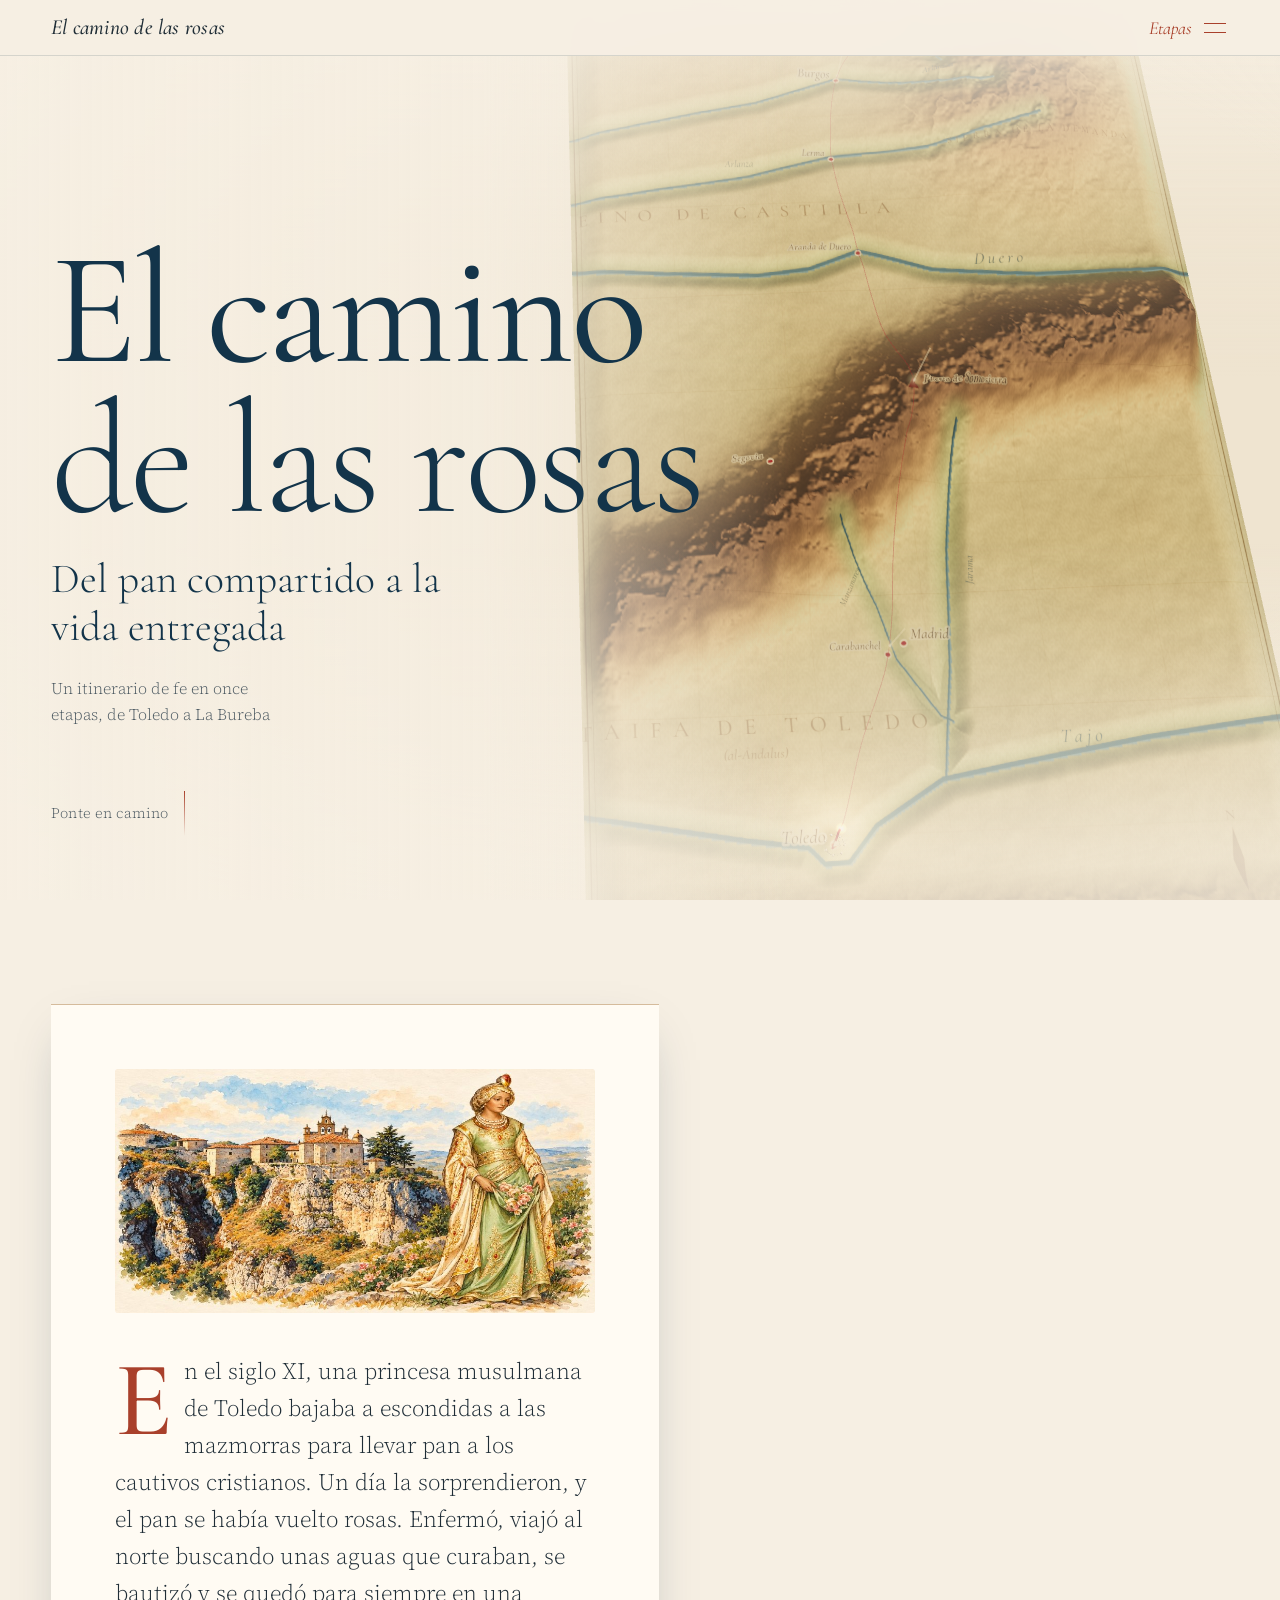
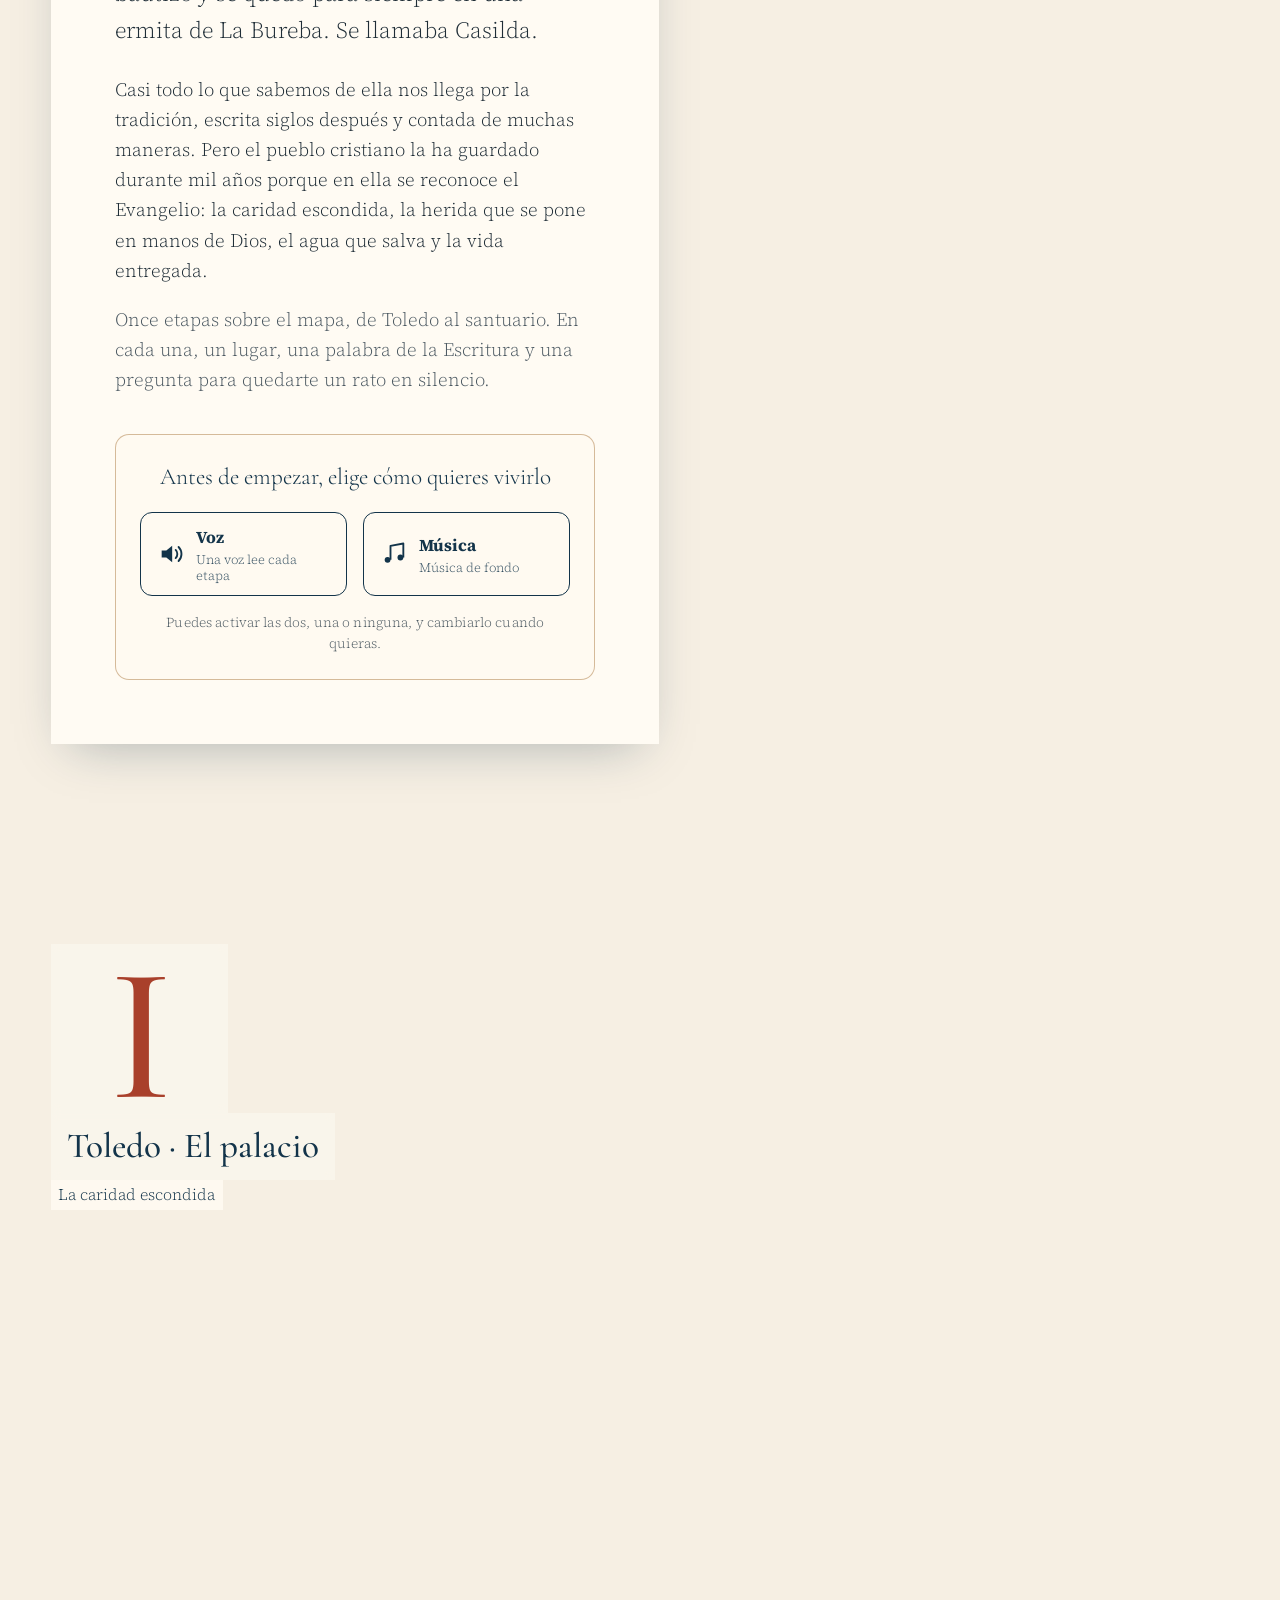
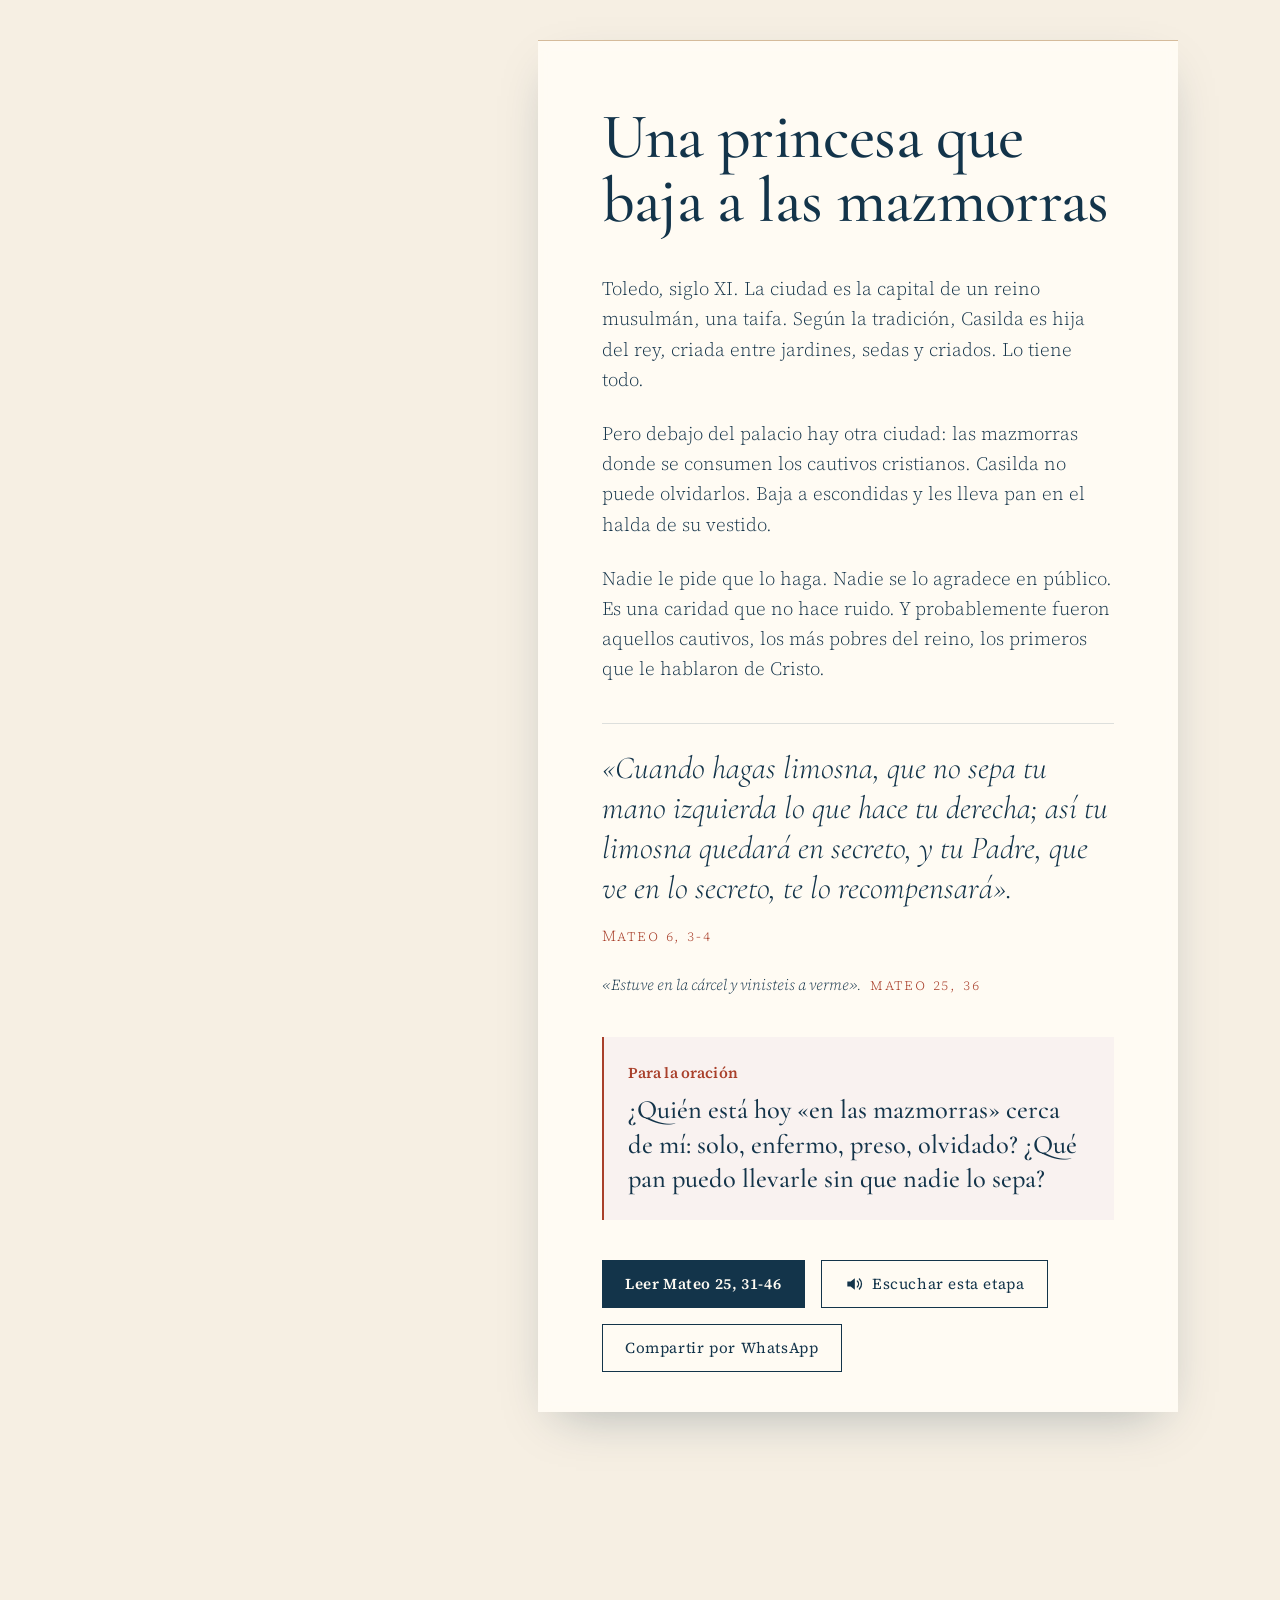
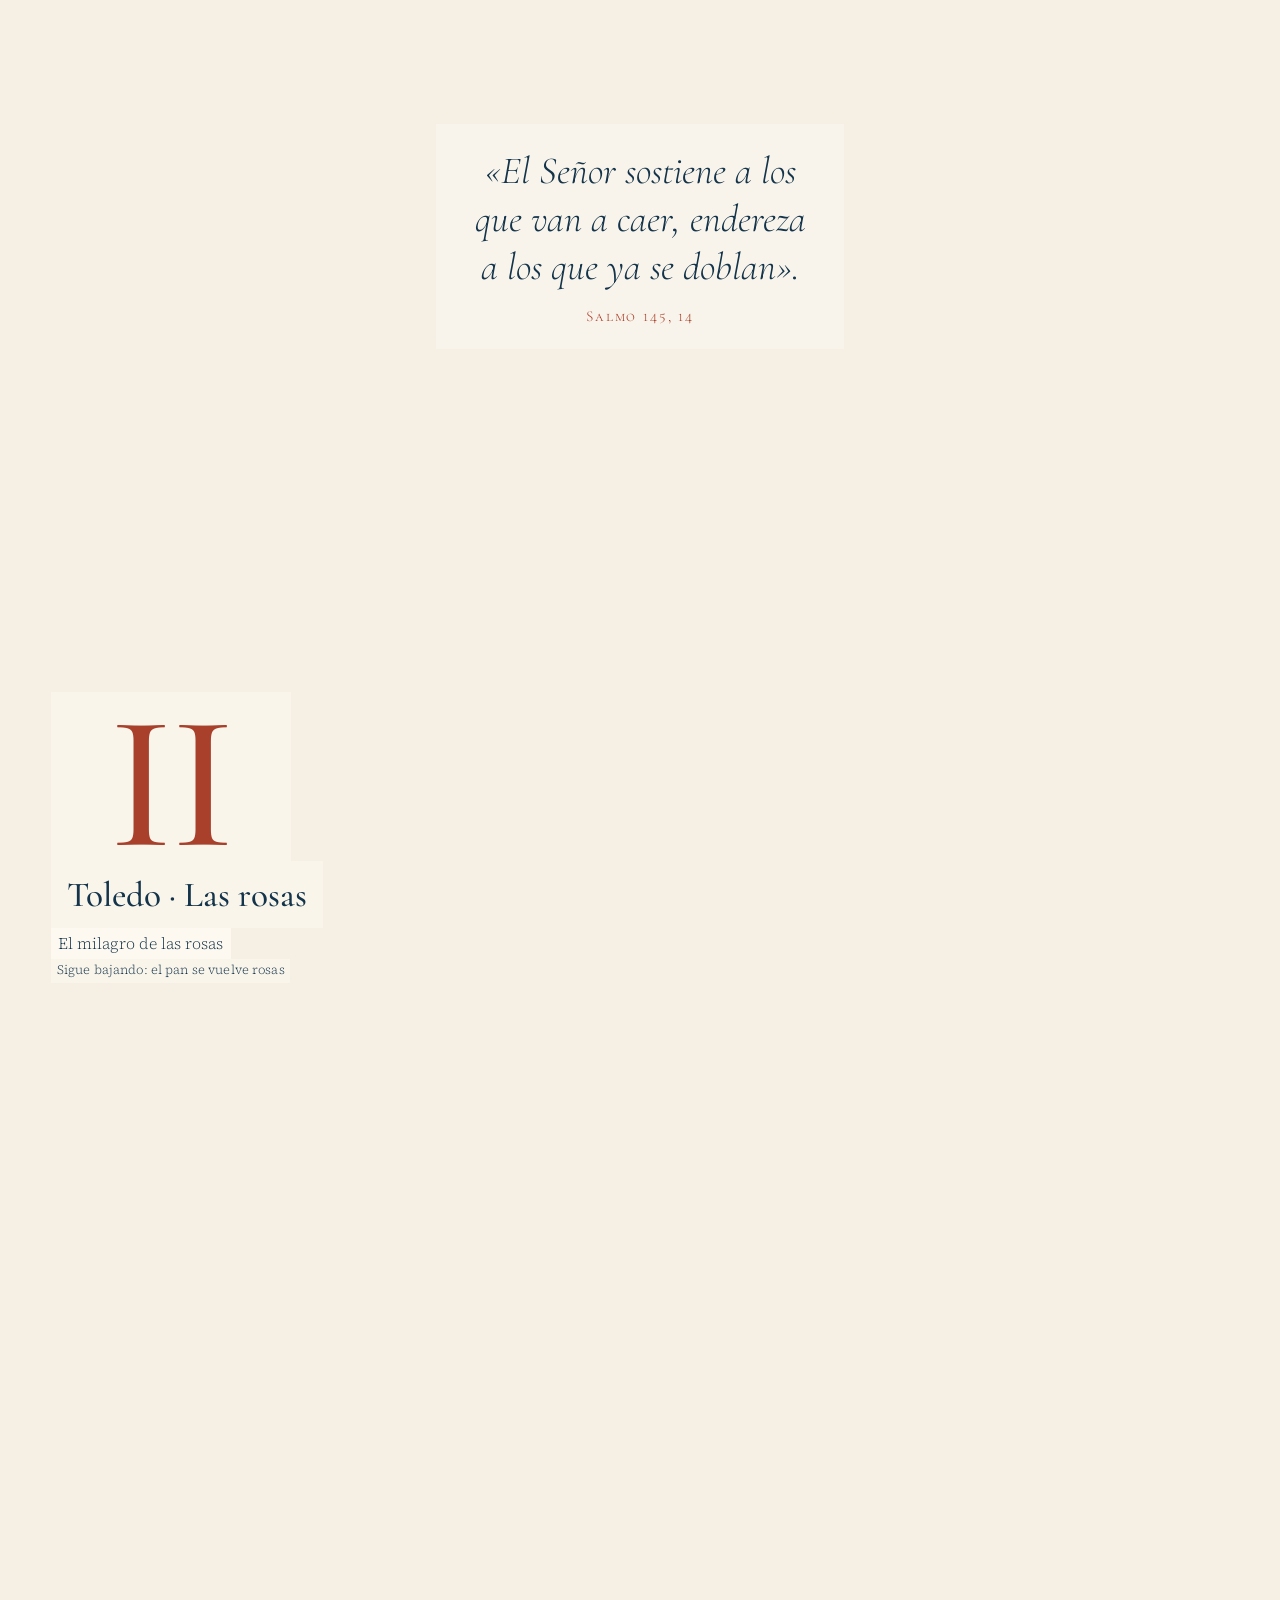
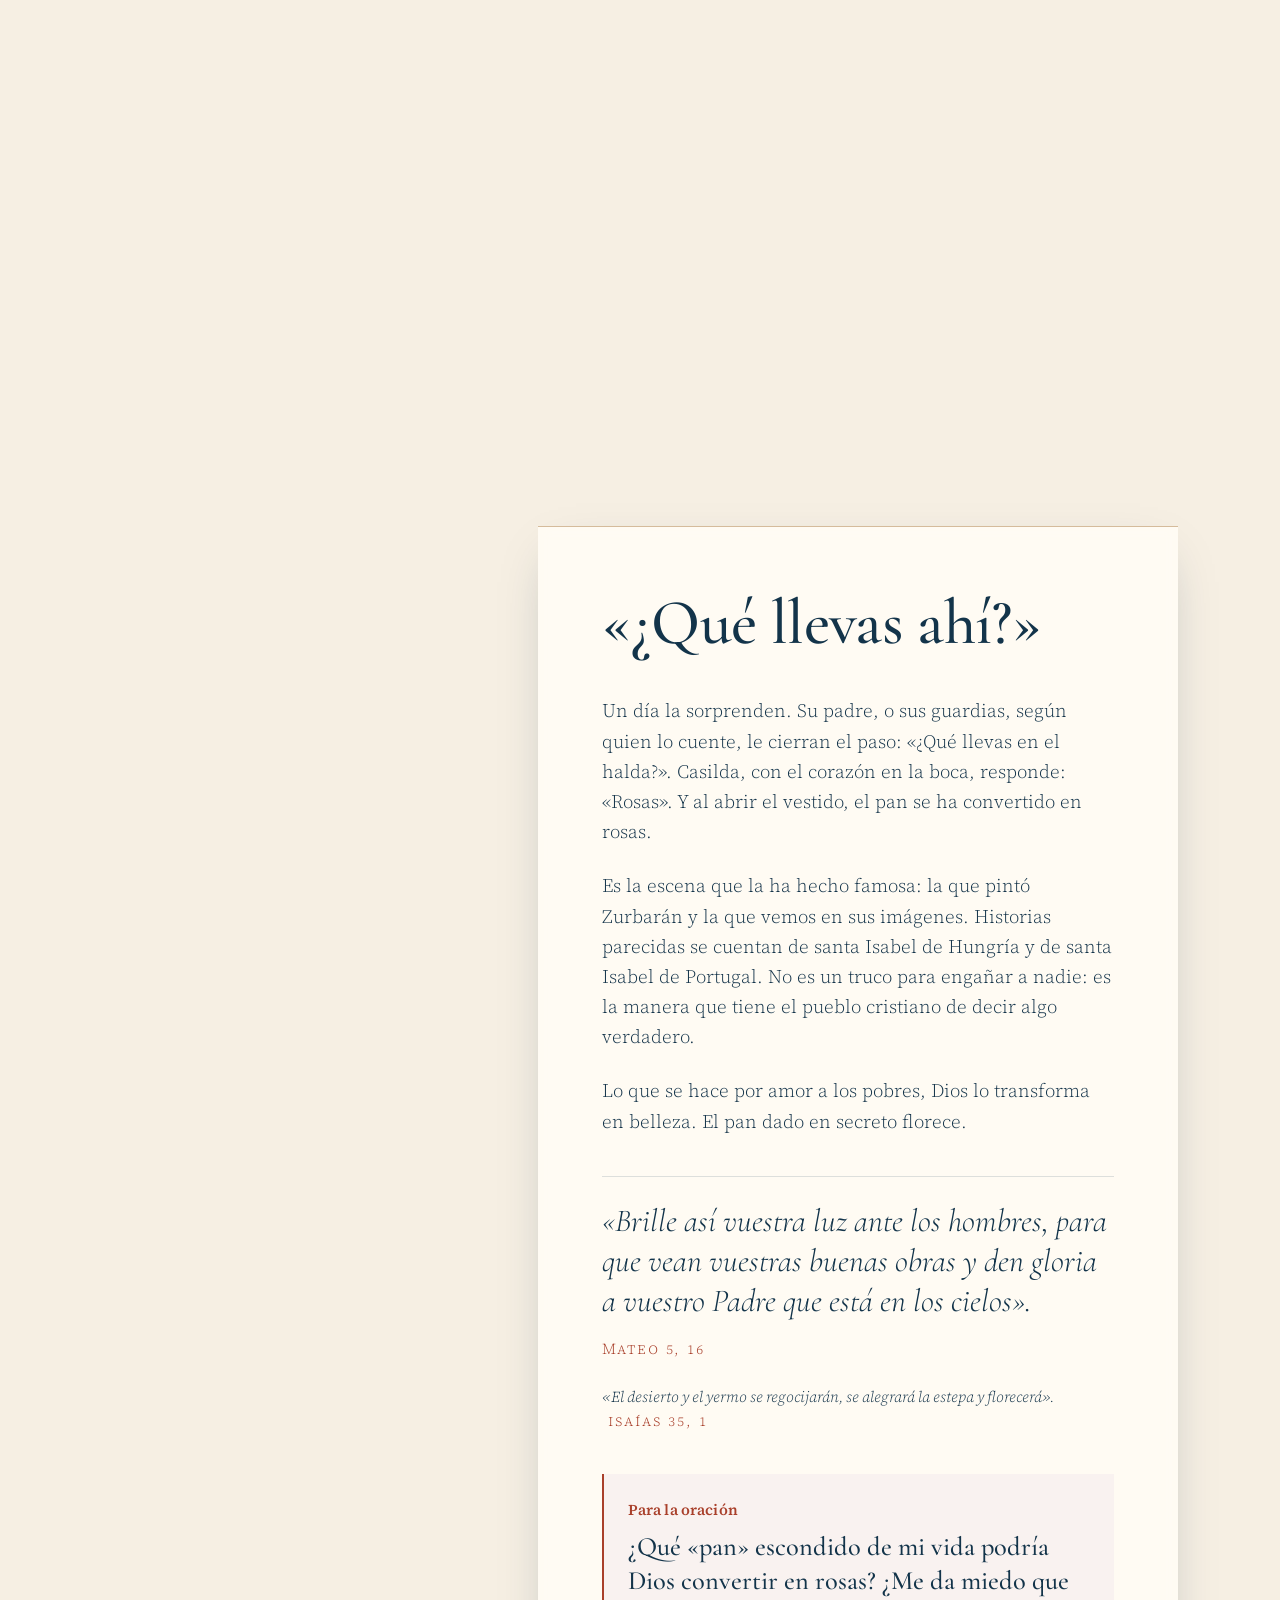
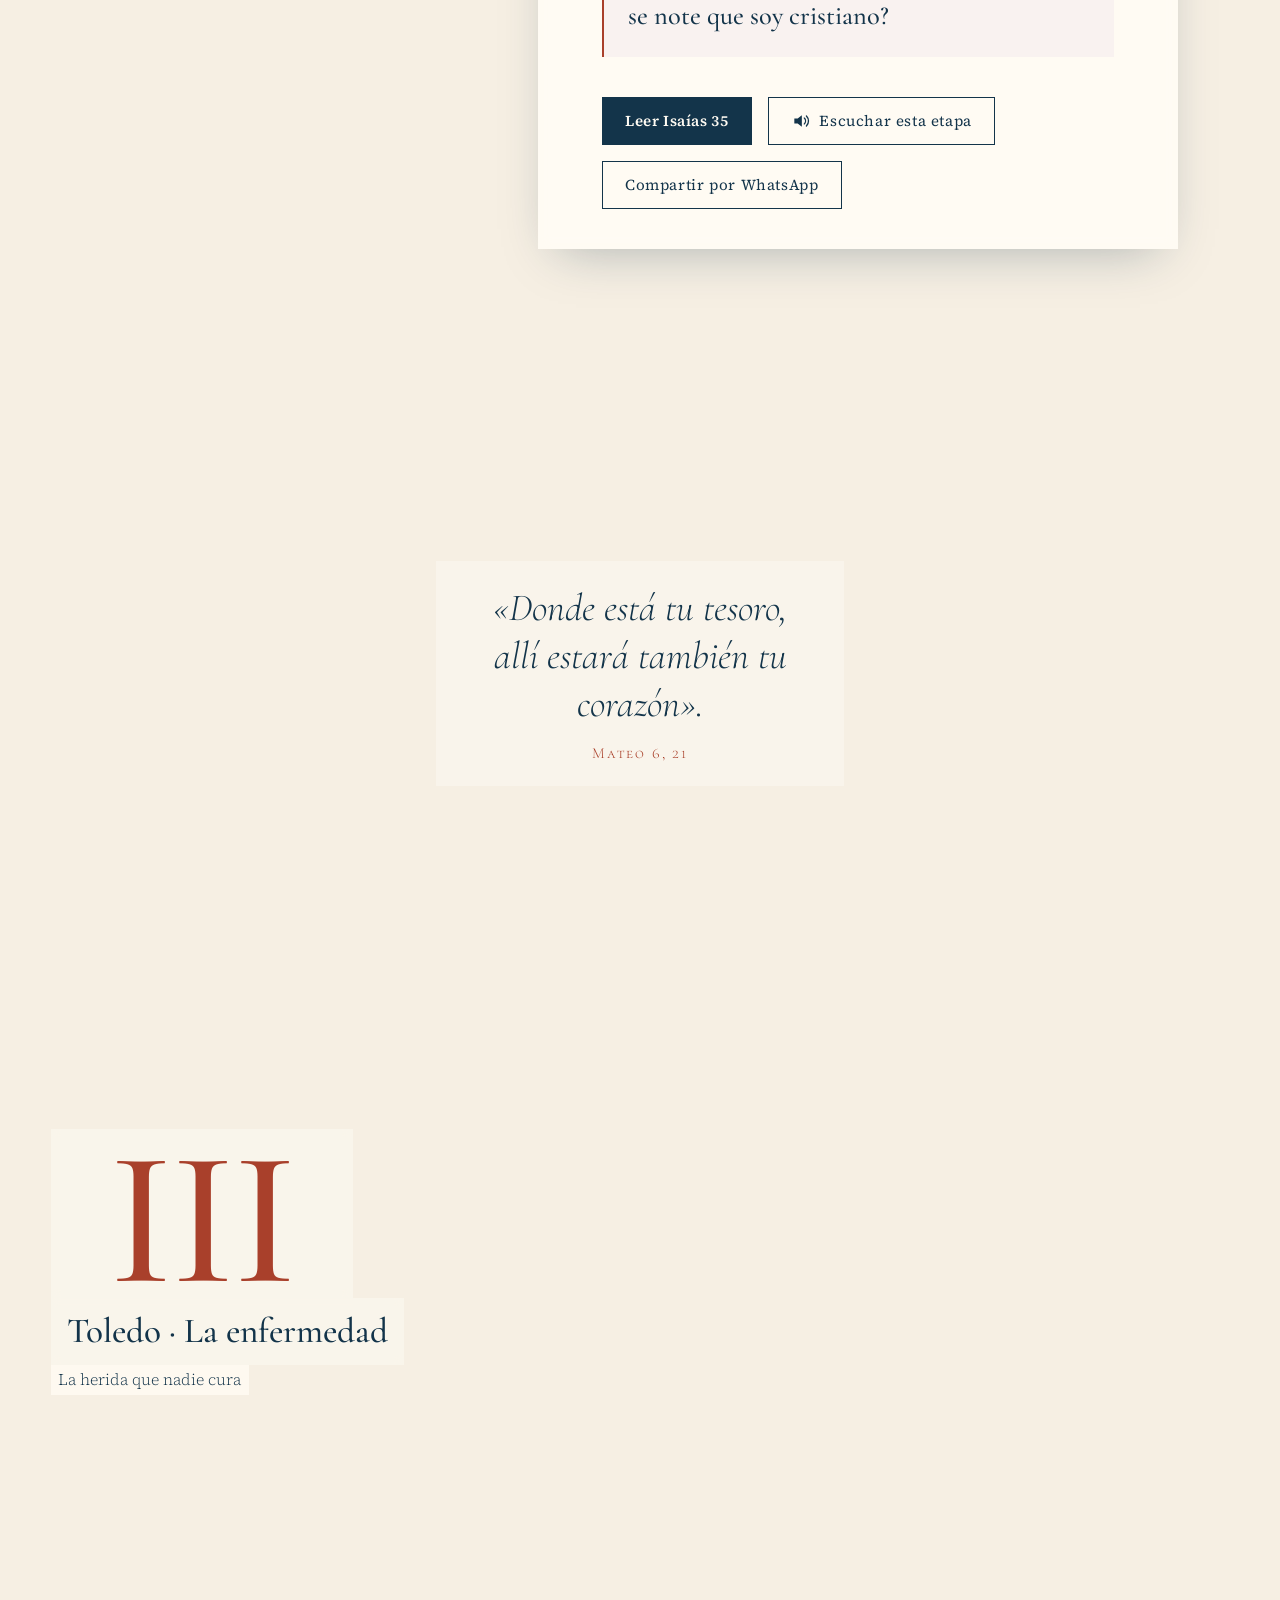
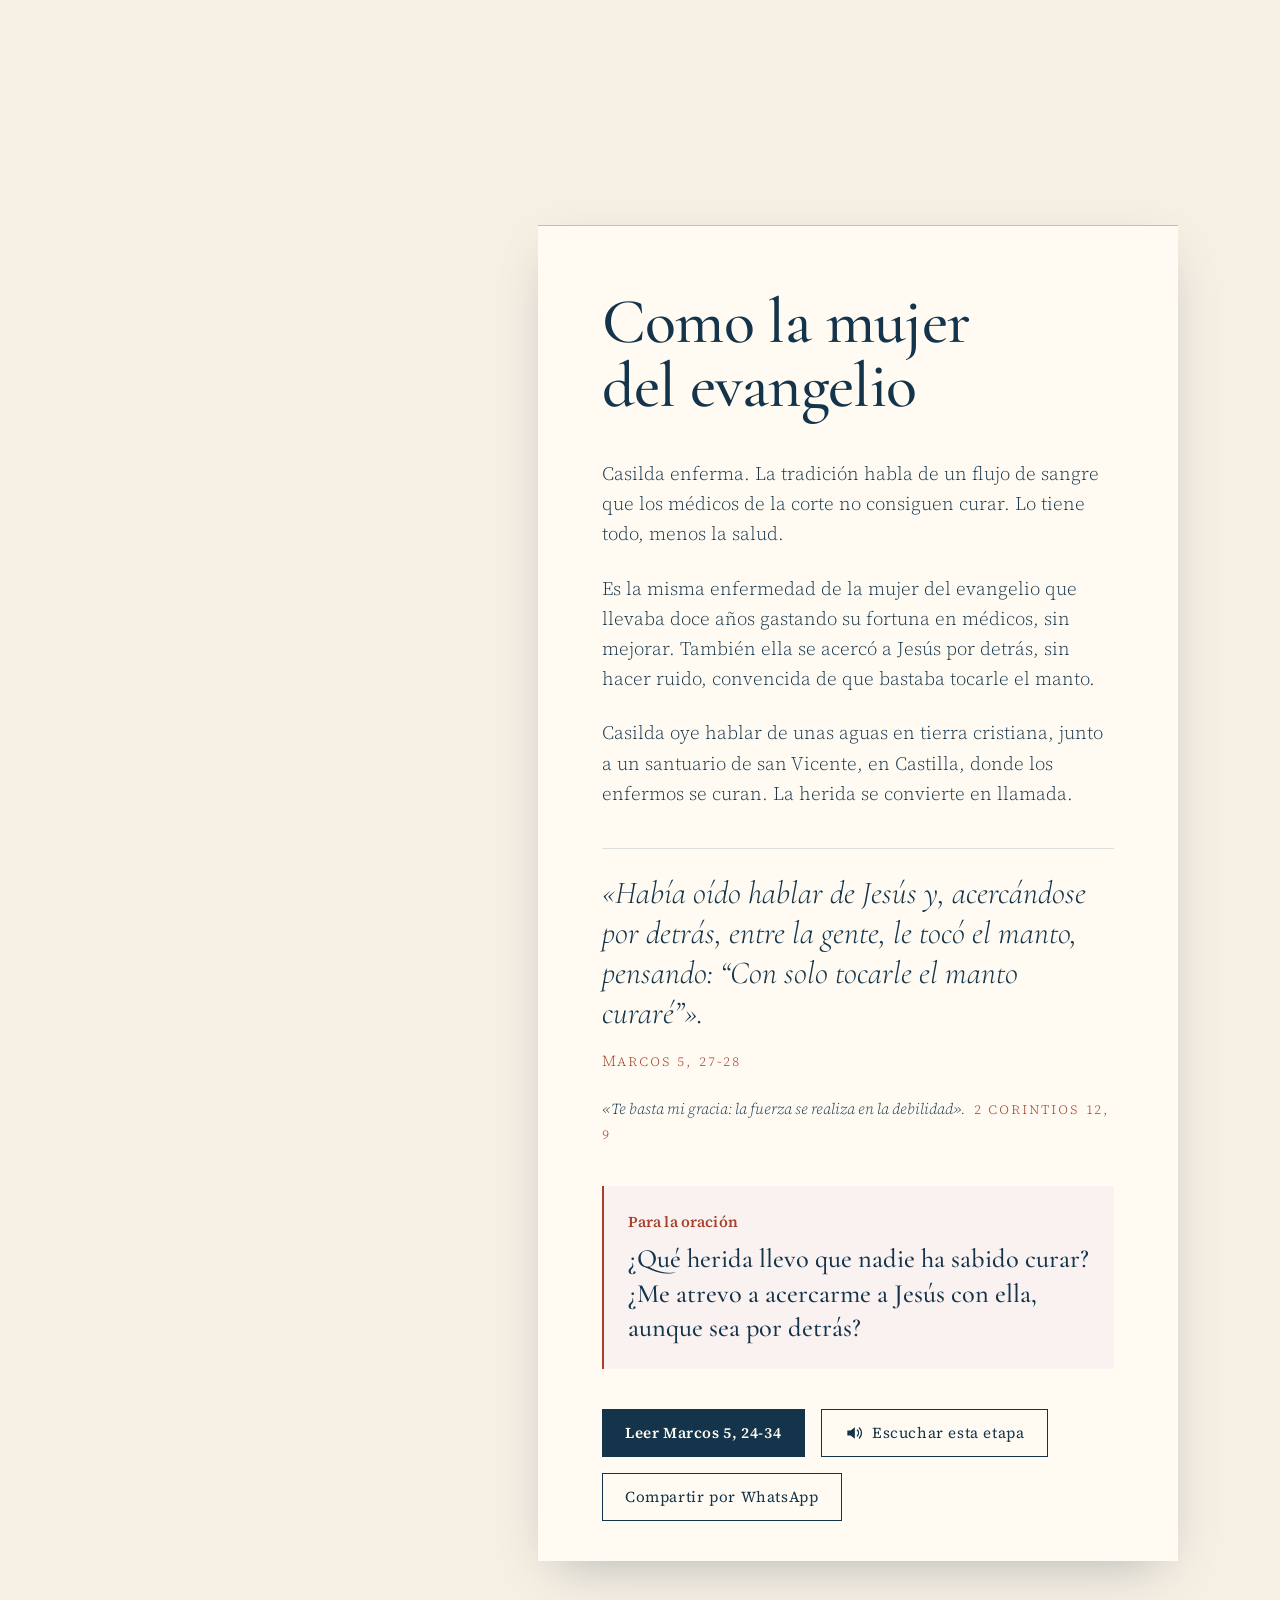
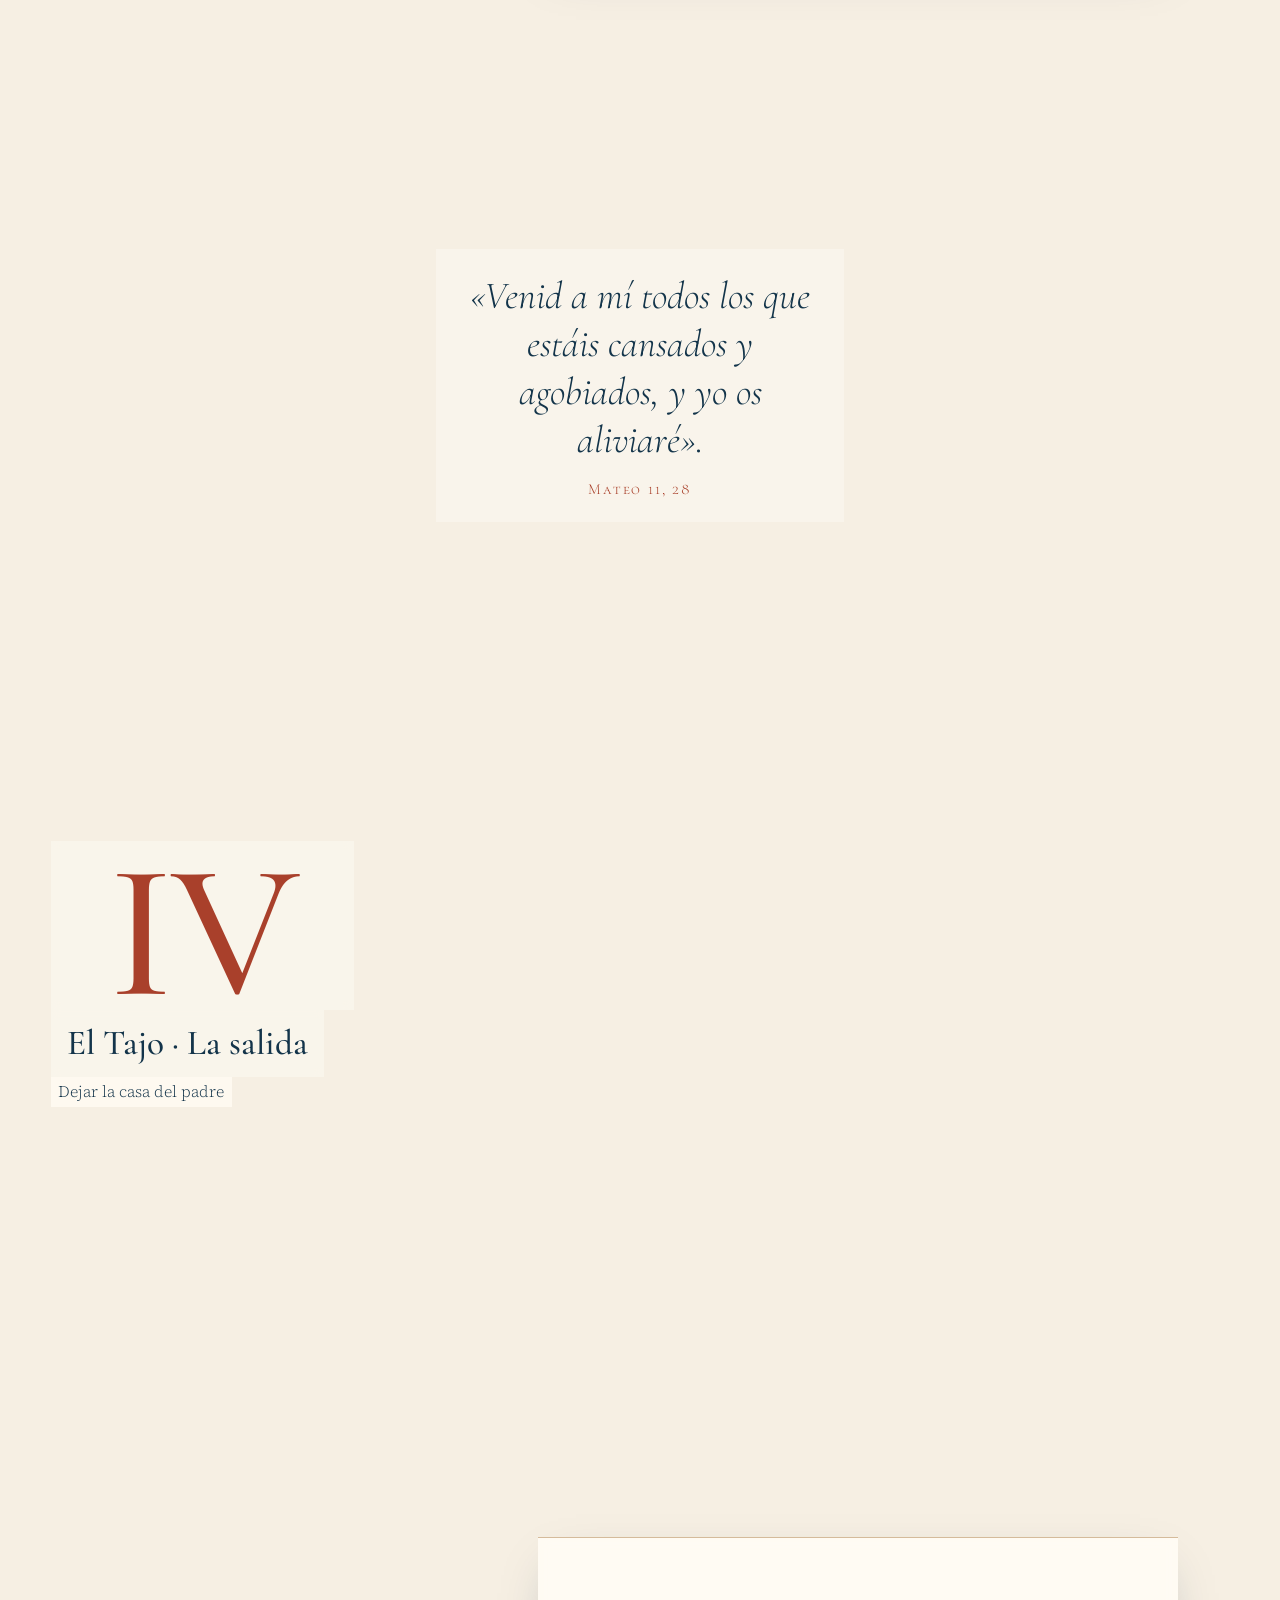
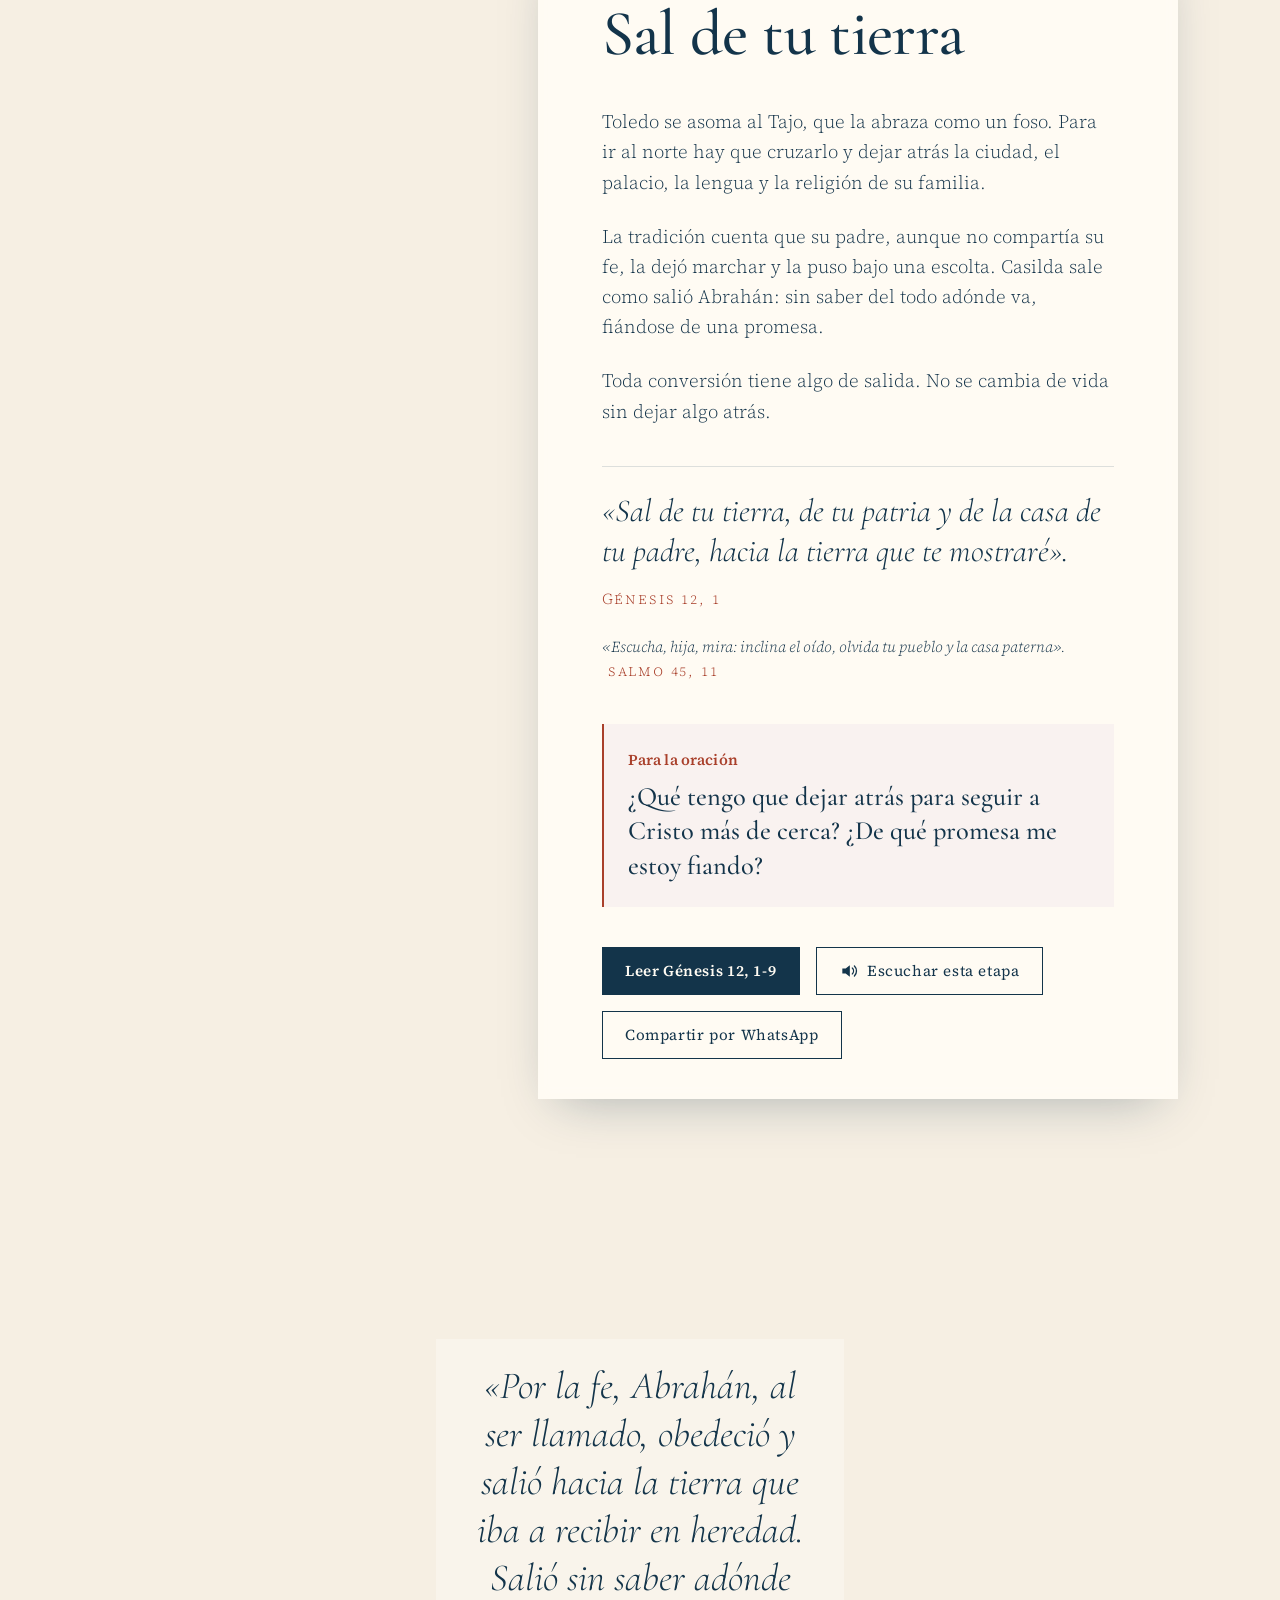
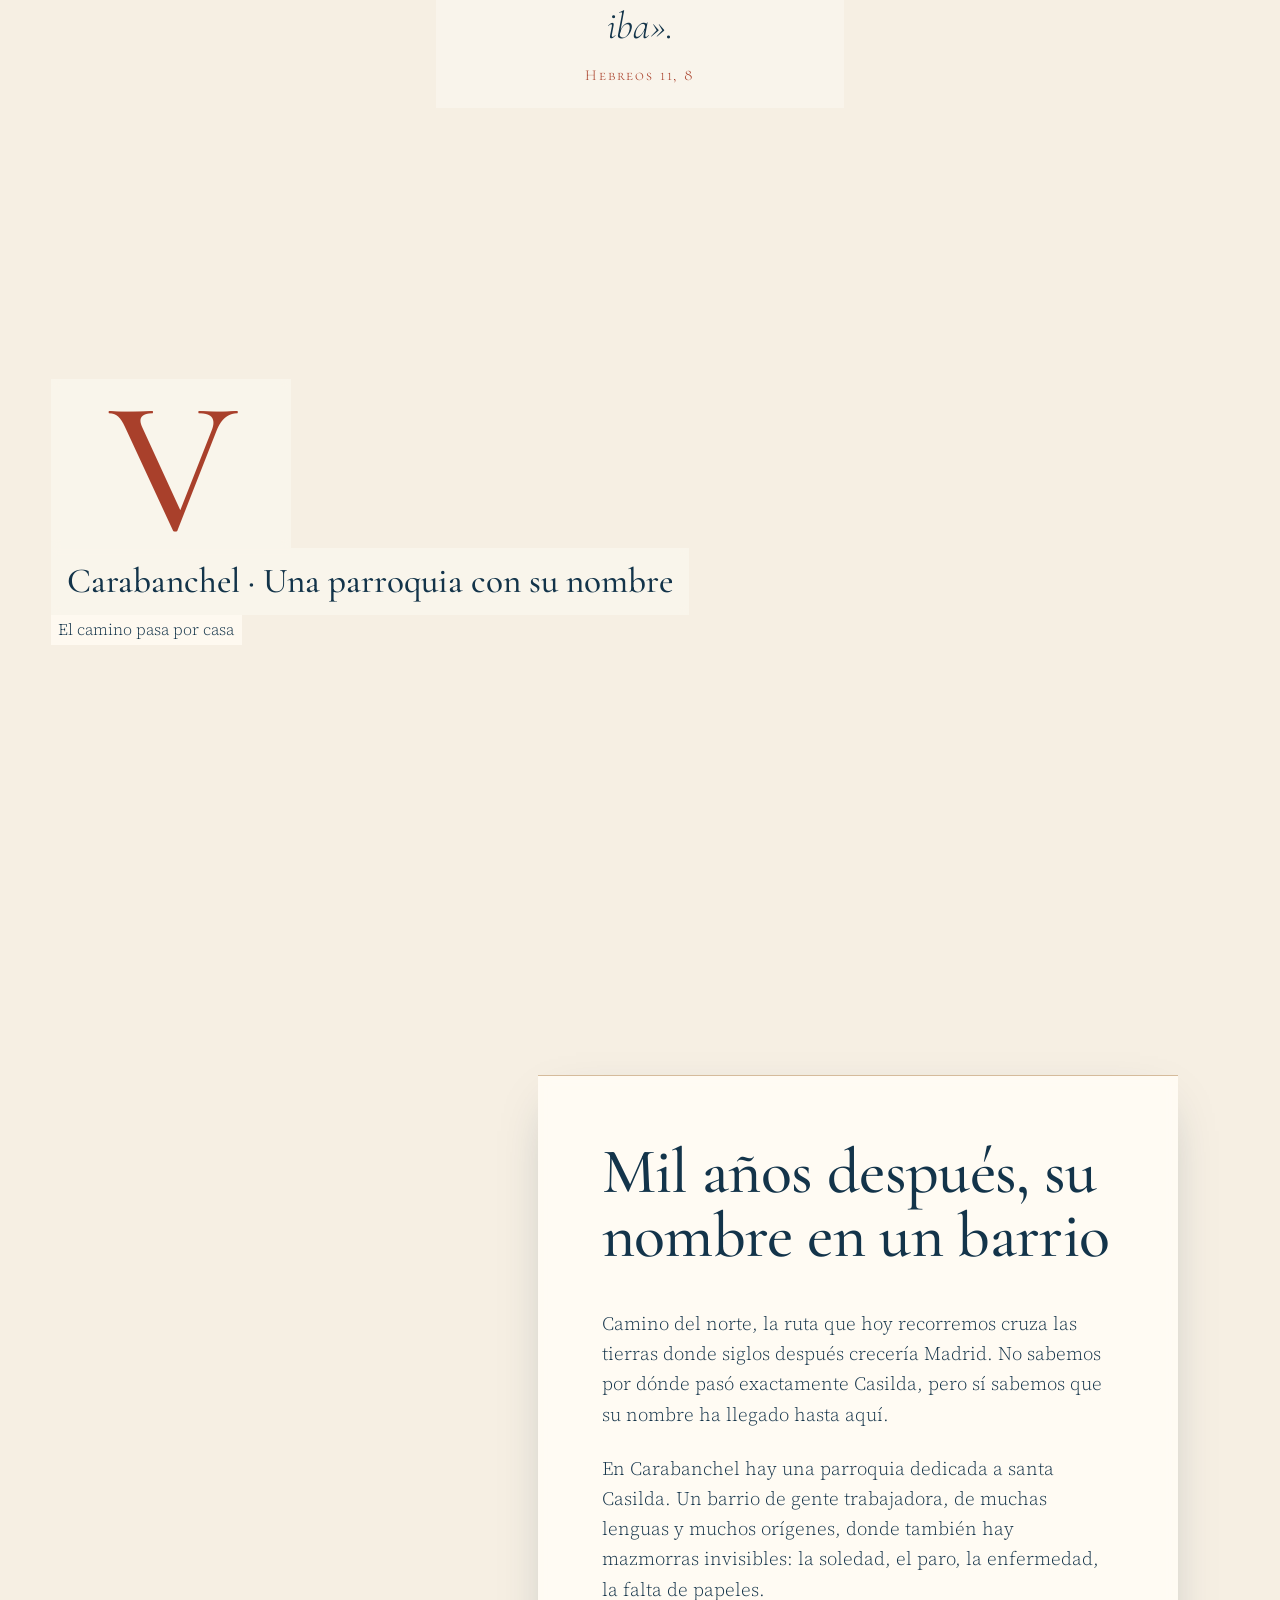
==== commit bd3ab828: "Add files via upload" ====
--- a/index.html
+++ b/index.html
@@ -65,7 +65,6 @@
 <main>
   <!-- HERO -->
   <section class="hero" id="inicio" data-cam="overview">
-    <p class="eyebrow reveal">Peregrinación · Santa Casilda</p>
     <h1 class="hero__title hero__title--2"><span class="line"><span>El camino</span></span><span class="line"><span><em>de las rosas</em></span></span></h1>
     <p class="hero__sub reveal">Del pan compartido a la vida entregada</p>
     <p class="hero__lema reveal">Un itinerario de fe en once etapas, de Toledo a La Bureba</p>
@@ -79,6 +78,14 @@
       <p class="cap reveal"><span class="drop">E</span>n el siglo XI, una princesa musulmana de Toledo bajaba a escondidas a las mazmorras para llevar pan a los cautivos cristianos. Un día la sorprendieron, y el pan se había vuelto rosas. Enfermó, viajó al norte buscando unas aguas que curaban, se bautizó y se quedó para siempre en una ermita de La Bureba. Se llamaba Casilda.</p>
       <p class="reveal">Casi todo lo que sabemos de ella nos llega por la tradición, escrita siglos después y contada de muchas maneras. Pero el pueblo cristiano la ha guardado durante mil años porque en ella se reconoce el Evangelio: la caridad escondida, la herida que se pone en manos de Dios, el agua que salva y la vida entregada.</p>
       <p class="reveal muted">Once etapas sobre el mapa, de Toledo al santuario. En cada una, un lugar, una palabra de la Escritura y una pregunta para quedarte un rato en silencio.</p>
+      <div class="modo reveal">
+        <p class="modo__t">Antes de empezar, elige cómo quieres vivirlo</p>
+        <div class="modo__btns">
+          <button class="modo__b" type="button" data-modo="voz" aria-pressed="false"><svg viewBox="0 0 24 24" aria-hidden="true"><path d="M4 9v6h4l5 4V5L8 9H4z" fill="currentColor"/><path d="M16 8.5a5 5 0 0 1 0 7M18.5 6a8.5 8.5 0 0 1 0 12" fill="none" stroke="currentColor" stroke-width="1.6" stroke-linecap="round"/></svg><span><b>Voz</b><small>Una voz lee cada etapa</small></span></button>
+          <button class="modo__b" type="button" data-modo="musica" aria-pressed="false"><svg viewBox="0 0 24 24" aria-hidden="true"><path d="M9 17V5l11-2v12" fill="none" stroke="currentColor" stroke-width="1.6" stroke-linejoin="round"/><circle cx="6.5" cy="17" r="2.5" fill="currentColor"/><circle cx="17.5" cy="15" r="2.5" fill="currentColor"/></svg><span><b>Música</b><small>Música de fondo</small></span></button>
+        </div>
+        <p class="modo__nota">Puedes activar las dos, una o ninguna, y cambiarlo cuando quieras.</p>
+      </div>
     </div>
   </section>
 
@@ -87,9 +94,9 @@
     <div class="etapa__head">
       <span class="etapa__rn">I</span>
       <p class="etapa__lugar">Toledo · El palacio</p>
-    </div>
-    <article class="panel">
-      <p class="panel__kicker">Etapa I · La caridad escondida</p>
+      <p class="etapa__tema">La caridad escondida</p>
+    </div>
+    <article class="panel">
       <h2 class="panel__title">Una princesa que baja a las mazmorras</h2>
       <p>Toledo, siglo XI. La ciudad es la capital de un reino musulmán, una taifa. Según la tradición, Casilda es hija del rey, criada entre jardines, sedas y criados. Lo tiene todo.</p>
       <p>Pero debajo del palacio hay otra ciudad: las mazmorras donde se consumen los cautivos cristianos. Casilda no puede olvidarlos. Baja a escondidas y les lleva pan en el halda de su vestido.</p>
@@ -105,6 +112,7 @@
       </div>
       <div class="acciones">
         <a class="btn" href="https://www.biblegateway.com/passage/?search=Mateo+25%3A31-46&amp;version=BLP" target="_blank" rel="noopener">Leer Mateo 25, 31-46</a>
+        <button class="btn btn--ghost btn--voz" data-leer type="button" aria-pressed="false"><svg viewBox="0 0 24 24" aria-hidden="true"><path d="M4 9v6h4l5 4V5L8 9H4z" fill="currentColor"/><path d="M16 8.5a5 5 0 0 1 0 7M18.5 6a8.5 8.5 0 0 1 0 12" fill="none" stroke="currentColor" stroke-width="1.6" stroke-linecap="round"/></svg><span>Escuchar esta etapa</span></button>
         <button class="btn btn--ghost" data-share="1" type="button">Compartir por WhatsApp</button>
       </div>
     </article>
@@ -117,10 +125,10 @@
     <div class="etapa__head etapa__head--sticky">
       <span class="etapa__rn">II</span>
       <p class="etapa__lugar">Toledo · Las rosas</p>
+      <p class="etapa__tema">El milagro de las rosas</p>
       <p class="etapa__hint">Sigue bajando: el pan se vuelve rosas</p>
     </div>
     <article class="panel">
-      <p class="panel__kicker">Etapa II · El milagro de las rosas</p>
       <h2 class="panel__title">«¿Qué llevas ahí?»</h2>
       <p>Un día la sorprenden. Su padre, o sus guardias, según quien lo cuente, le cierran el paso: «¿Qué llevas en el halda?». Casilda, con el corazón en la boca, responde: «Rosas». Y al abrir el vestido, el pan se ha convertido en rosas.</p>
       <p>Es la escena que la ha hecho famosa: la que pintó Zurbarán y la que vemos en sus imágenes. Historias parecidas se cuentan de santa Isabel de Hungría y de santa Isabel de Portugal. No es un truco para engañar a nadie: es la manera que tiene el pueblo cristiano de decir algo verdadero.</p>
@@ -136,6 +144,7 @@
       </div>
       <div class="acciones">
         <a class="btn" href="https://www.biblegateway.com/passage/?search=Isaías+35&amp;version=BLP" target="_blank" rel="noopener">Leer Isaías 35</a>
+        <button class="btn btn--ghost btn--voz" data-leer type="button" aria-pressed="false"><svg viewBox="0 0 24 24" aria-hidden="true"><path d="M4 9v6h4l5 4V5L8 9H4z" fill="currentColor"/><path d="M16 8.5a5 5 0 0 1 0 7M18.5 6a8.5 8.5 0 0 1 0 12" fill="none" stroke="currentColor" stroke-width="1.6" stroke-linecap="round"/></svg><span>Escuchar esta etapa</span></button>
         <button class="btn btn--ghost" data-share="2" type="button">Compartir por WhatsApp</button>
       </div>
     </article>
@@ -148,9 +157,9 @@
     <div class="etapa__head">
       <span class="etapa__rn">III</span>
       <p class="etapa__lugar">Toledo · La enfermedad</p>
-    </div>
-    <article class="panel">
-      <p class="panel__kicker">Etapa III · La herida que nadie cura</p>
+      <p class="etapa__tema">La herida que nadie cura</p>
+    </div>
+    <article class="panel">
       <h2 class="panel__title">Como la mujer del evangelio</h2>
       <p>Casilda enferma. La tradición habla de un flujo de sangre que los médicos de la corte no consiguen curar. Lo tiene todo, menos la salud.</p>
       <p>Es la misma enfermedad de la mujer del evangelio que llevaba doce años gastando su fortuna en médicos, sin mejorar. También ella se acercó a Jesús por detrás, sin hacer ruido, convencida de que bastaba tocarle el manto.</p>
@@ -166,6 +175,7 @@
       </div>
       <div class="acciones">
         <a class="btn" href="https://www.biblegateway.com/passage/?search=Marcos+5%3A24-34&amp;version=BLP" target="_blank" rel="noopener">Leer Marcos 5, 24-34</a>
+        <button class="btn btn--ghost btn--voz" data-leer type="button" aria-pressed="false"><svg viewBox="0 0 24 24" aria-hidden="true"><path d="M4 9v6h4l5 4V5L8 9H4z" fill="currentColor"/><path d="M16 8.5a5 5 0 0 1 0 7M18.5 6a8.5 8.5 0 0 1 0 12" fill="none" stroke="currentColor" stroke-width="1.6" stroke-linecap="round"/></svg><span>Escuchar esta etapa</span></button>
         <button class="btn btn--ghost" data-share="3" type="button">Compartir por WhatsApp</button>
       </div>
     </article>
@@ -178,9 +188,9 @@
     <div class="etapa__head">
       <span class="etapa__rn">IV</span>
       <p class="etapa__lugar">El Tajo · La salida</p>
-    </div>
-    <article class="panel">
-      <p class="panel__kicker">Etapa IV · Dejar la casa del padre</p>
+      <p class="etapa__tema">Dejar la casa del padre</p>
+    </div>
+    <article class="panel">
       <h2 class="panel__title">Sal de tu tierra</h2>
       <p>Toledo se asoma al Tajo, que la abraza como un foso. Para ir al norte hay que cruzarlo y dejar atrás la ciudad, el palacio, la lengua y la religión de su familia.</p>
       <p>La tradición cuenta que su padre, aunque no compartía su fe, la dejó marchar y la puso bajo una escolta. Casilda sale como salió Abrahán: sin saber del todo adónde va, fiándose de una promesa.</p>
@@ -196,6 +206,7 @@
       </div>
       <div class="acciones">
         <a class="btn" href="https://www.biblegateway.com/passage/?search=Génesis+12%3A1-9&amp;version=BLP" target="_blank" rel="noopener">Leer Génesis 12, 1-9</a>
+        <button class="btn btn--ghost btn--voz" data-leer type="button" aria-pressed="false"><svg viewBox="0 0 24 24" aria-hidden="true"><path d="M4 9v6h4l5 4V5L8 9H4z" fill="currentColor"/><path d="M16 8.5a5 5 0 0 1 0 7M18.5 6a8.5 8.5 0 0 1 0 12" fill="none" stroke="currentColor" stroke-width="1.6" stroke-linecap="round"/></svg><span>Escuchar esta etapa</span></button>
         <button class="btn btn--ghost" data-share="4" type="button">Compartir por WhatsApp</button>
       </div>
     </article>
@@ -208,9 +219,9 @@
     <div class="etapa__head">
       <span class="etapa__rn">V</span>
       <p class="etapa__lugar">Carabanchel · Una parroquia con su nombre</p>
-    </div>
-    <article class="panel">
-      <p class="panel__kicker">Etapa V · El camino pasa por casa</p>
+      <p class="etapa__tema">El camino pasa por casa</p>
+    </div>
+    <article class="panel">
       <h2 class="panel__title">Mil años después, su nombre en un barrio</h2>
       <p>Camino del norte, la ruta que hoy recorremos cruza las tierras donde siglos después crecería Madrid. No sabemos por dónde pasó exactamente Casilda, pero sí sabemos que su nombre ha llegado hasta aquí.</p>
       <p>En Carabanchel hay una parroquia dedicada a santa Casilda. Un barrio de gente trabajadora, de muchas lenguas y muchos orígenes, donde también hay mazmorras invisibles: la soledad, el paro, la enfermedad, la falta de papeles.</p>
@@ -226,6 +237,7 @@
       </div>
       <div class="acciones">
         <a class="btn" href="https://www.biblegateway.com/passage/?search=Hebreos+12%3A1-3&amp;version=BLP" target="_blank" rel="noopener">Leer Hebreos 12, 1-3</a>
+        <button class="btn btn--ghost btn--voz" data-leer type="button" aria-pressed="false"><svg viewBox="0 0 24 24" aria-hidden="true"><path d="M4 9v6h4l5 4V5L8 9H4z" fill="currentColor"/><path d="M16 8.5a5 5 0 0 1 0 7M18.5 6a8.5 8.5 0 0 1 0 12" fill="none" stroke="currentColor" stroke-width="1.6" stroke-linecap="round"/></svg><span>Escuchar esta etapa</span></button>
         <button class="btn btn--ghost" data-share="5" type="button">Compartir por WhatsApp</button>
       </div>
     </article>
@@ -238,9 +250,9 @@
     <div class="etapa__head">
       <span class="etapa__rn">VI</span>
       <p class="etapa__lugar">Somosierra · El puerto</p>
-    </div>
-    <article class="panel">
-      <p class="panel__kicker">Etapa VI · Cruzar la sierra</p>
+      <p class="etapa__tema">Cruzar la sierra</p>
+    </div>
+    <article class="panel">
       <h2 class="panel__title">Levanto mis ojos a los montes</h2>
       <p>Entre Toledo y Castilla se levanta una muralla de granito: la sierra. En tiempos de Casilda era casi una frontera entre dos mundos. Cruzarla por el puerto, con frío y cansancio, era una prueba.</p>
       <p>Todo camino de fe tiene su puerto de montaña: un tramo en el que las fuerzas no llegan y la meta todavía no se ve. Es el momento de mirar más alto.</p>
@@ -256,6 +268,7 @@
       </div>
       <div class="acciones">
         <a class="btn" href="https://www.biblegateway.com/passage/?search=Salmo+121&amp;version=BLP" target="_blank" rel="noopener">Leer Salmo 121</a>
+        <button class="btn btn--ghost btn--voz" data-leer type="button" aria-pressed="false"><svg viewBox="0 0 24 24" aria-hidden="true"><path d="M4 9v6h4l5 4V5L8 9H4z" fill="currentColor"/><path d="M16 8.5a5 5 0 0 1 0 7M18.5 6a8.5 8.5 0 0 1 0 12" fill="none" stroke="currentColor" stroke-width="1.6" stroke-linecap="round"/></svg><span>Escuchar esta etapa</span></button>
         <button class="btn btn--ghost" data-share="6" type="button">Compartir por WhatsApp</button>
       </div>
     </article>
@@ -268,9 +281,9 @@
     <div class="etapa__head">
       <span class="etapa__rn">VII</span>
       <p class="etapa__lugar">Burgos · El bautismo</p>
-    </div>
-    <article class="panel">
-      <p class="panel__kicker">Etapa VII · Revestida de Cristo</p>
+      <p class="etapa__tema">Revestida de Cristo</p>
+    </div>
+    <article class="panel">
       <h2 class="panel__title">Una hija nueva</h2>
       <p>Según la tradición, al llegar a Castilla Casilda pidió el bautismo, y lo recibió en Burgos. La princesa de Toledo se convierte en hija de Dios.</p>
       <p>Lo que había empezado en las mazmorras, escuchando a los cautivos, llega a su plenitud: ya no lleva a Cristo a escondidas en el halda, sino que se reviste de él.</p>
@@ -286,6 +299,7 @@
       </div>
       <div class="acciones">
         <a class="btn" href="https://www.biblegateway.com/passage/?search=Gálatas+3%3A23-29&amp;version=BLP" target="_blank" rel="noopener">Leer Gálatas 3, 23-29</a>
+        <button class="btn btn--ghost btn--voz" data-leer type="button" aria-pressed="false"><svg viewBox="0 0 24 24" aria-hidden="true"><path d="M4 9v6h4l5 4V5L8 9H4z" fill="currentColor"/><path d="M16 8.5a5 5 0 0 1 0 7M18.5 6a8.5 8.5 0 0 1 0 12" fill="none" stroke="currentColor" stroke-width="1.6" stroke-linecap="round"/></svg><span>Escuchar esta etapa</span></button>
         <button class="btn btn--ghost" data-share="7" type="button">Compartir por WhatsApp</button>
       </div>
     </article>
@@ -298,10 +312,10 @@
     <div class="etapa__head etapa__head--sticky">
       <span class="etapa__rn">VIII</span>
       <p class="etapa__lugar">Los lagos de San Vicente</p>
+      <p class="etapa__tema">La curación</p>
       <p class="etapa__hint">Sigue bajando: las aguas brillan</p>
     </div>
     <article class="panel">
-      <p class="panel__kicker">Etapa VIII · La curación</p>
       <h2 class="panel__title">Hija, tu fe te ha salvado</h2>
       <p>Al pie de una peña, en La Bureba, cerca de Briviesca, brotan unas aguas junto a un antiguo santuario de san Vicente: los lagos o pozos que todavía hoy se visitan. Allí se baña Casilda, y allí queda curada.</p>
       <p>El agua que cura después del agua que salva: primero el bautismo, después la salud. Dios no se olvida del cuerpo.</p>
@@ -317,6 +331,7 @@
       </div>
       <div class="acciones">
         <a class="btn" href="https://www.biblegateway.com/passage/?search=Isaías+12&amp;version=BLP" target="_blank" rel="noopener">Leer Isaías 12</a>
+        <button class="btn btn--ghost btn--voz" data-leer type="button" aria-pressed="false"><svg viewBox="0 0 24 24" aria-hidden="true"><path d="M4 9v6h4l5 4V5L8 9H4z" fill="currentColor"/><path d="M16 8.5a5 5 0 0 1 0 7M18.5 6a8.5 8.5 0 0 1 0 12" fill="none" stroke="currentColor" stroke-width="1.6" stroke-linecap="round"/></svg><span>Escuchar esta etapa</span></button>
         <button class="btn btn--ghost" data-share="8" type="button">Compartir por WhatsApp</button>
       </div>
     </article>
@@ -329,9 +344,9 @@
     <div class="etapa__head">
       <span class="etapa__rn">IX</span>
       <p class="etapa__lugar">La ermita</p>
-    </div>
-    <article class="panel">
-      <p class="panel__kicker">Etapa IX · La vida escondida</p>
+      <p class="etapa__tema">La vida escondida</p>
+    </div>
+    <article class="panel">
       <h2 class="panel__title">Una princesa que se queda</h2>
       <p>Curada, Casilda podría volver a Toledo. No vuelve. Se queda junto a las aguas, en la peña, y consagra a Dios su vida en una ermita, entre la oración y la penitencia.</p>
       <p>La tradición dice que vivió allí hasta muy anciana y que allí fue enterrada. La que lo tuvo todo eligió lo único necesario.</p>
@@ -347,6 +362,7 @@
       </div>
       <div class="acciones">
         <a class="btn" href="https://www.biblegateway.com/passage/?search=Oseas+2%3A16-25&amp;version=BLP" target="_blank" rel="noopener">Leer Oseas 2, 16-25</a>
+        <button class="btn btn--ghost btn--voz" data-leer type="button" aria-pressed="false"><svg viewBox="0 0 24 24" aria-hidden="true"><path d="M4 9v6h4l5 4V5L8 9H4z" fill="currentColor"/><path d="M16 8.5a5 5 0 0 1 0 7M18.5 6a8.5 8.5 0 0 1 0 12" fill="none" stroke="currentColor" stroke-width="1.6" stroke-linecap="round"/></svg><span>Escuchar esta etapa</span></button>
         <button class="btn btn--ghost" data-share="9" type="button">Compartir por WhatsApp</button>
       </div>
     </article>
@@ -359,9 +375,9 @@
     <div class="etapa__head">
       <span class="etapa__rn">X</span>
       <p class="etapa__lugar">Briviesca · La romería</p>
-    </div>
-    <article class="panel">
-      <p class="panel__kicker">Etapa X · Un pueblo que camina</p>
+      <p class="etapa__tema">Un pueblo que camina</p>
+    </div>
+    <article class="panel">
       <h2 class="panel__title">¡Vamos a la casa del Señor!</h2>
       <p>Briviesca, capital de La Bureba, tiene a santa Casilda como patrona de la comarca. En su fiesta, en torno al 9 de mayo, la procesión sale de la iglesia de San Martín y sube a pie unos nueve kilómetros hasta el santuario.</p>
       <p>Después llegan la misa, la comida en el campo, las rosquillas de santa Casilda y el juego de la tabera. La fe se celebra con los pies, con la mesa compartida y con la fiesta.</p>
@@ -377,6 +393,7 @@
       </div>
       <div class="acciones">
         <a class="btn" href="https://www.biblegateway.com/passage/?search=Salmo+122&amp;version=BLP" target="_blank" rel="noopener">Leer Salmo 122</a>
+        <button class="btn btn--ghost btn--voz" data-leer type="button" aria-pressed="false"><svg viewBox="0 0 24 24" aria-hidden="true"><path d="M4 9v6h4l5 4V5L8 9H4z" fill="currentColor"/><path d="M16 8.5a5 5 0 0 1 0 7M18.5 6a8.5 8.5 0 0 1 0 12" fill="none" stroke="currentColor" stroke-width="1.6" stroke-linecap="round"/></svg><span>Escuchar esta etapa</span></button>
         <button class="btn btn--ghost" data-share="10" type="button">Compartir por WhatsApp</button>
       </div>
     </article>
@@ -389,9 +406,9 @@
     <div class="etapa__head">
       <span class="etapa__rn">XI</span>
       <p class="etapa__lugar">El santuario de Santa Casilda</p>
-    </div>
-    <article class="panel">
-      <p class="panel__kicker">Etapa XI · El final del camino</p>
+      <p class="etapa__tema">El final del camino</p>
+    </div>
+    <article class="panel">
       <h2 class="panel__title">He acabado la carrera</h2>
       <p>Sobre la peña se levanta hoy el santuario, construido sobre la ermita primitiva y reformado a lo largo de los siglos. Allí descansan los restos de la santa, en un sepulcro con su imagen yacente, y desde su mirador se domina toda La Bureba.</p>
       <p>Las paredes, llenas de exvotos y fotografías, cuentan mil historias de enfermos, de madres, de caminantes. La princesa que bajaba a las mazmorras sigue bajando hoy a las heridas de quien se acerca.</p>
@@ -407,6 +424,7 @@
       </div>
       <div class="acciones">
         <a class="btn" href="https://www.biblegateway.com/passage/?search=2+Timoteo+4%3A6-8&amp;version=BLP" target="_blank" rel="noopener">Leer 2 Timoteo 4, 6-8</a>
+        <button class="btn btn--ghost btn--voz" data-leer type="button" aria-pressed="false"><svg viewBox="0 0 24 24" aria-hidden="true"><path d="M4 9v6h4l5 4V5L8 9H4z" fill="currentColor"/><path d="M16 8.5a5 5 0 0 1 0 7M18.5 6a8.5 8.5 0 0 1 0 12" fill="none" stroke="currentColor" stroke-width="1.6" stroke-linecap="round"/></svg><span>Escuchar esta etapa</span></button>
         <button class="btn btn--ghost" data-share="11" type="button">Compartir por WhatsApp</button>
       </div>
     </article>
@@ -447,7 +465,6 @@
   <!-- FINAL -->
   <section class="final" id="final" data-cam="end">
     <div class="final__inner">
-      <p class="eyebrow reveal">Y ahora, tú</p>
       <h2 class="final__title reveal">Pan para los cautivos, y rosas</h2>
       <p class="reveal">El camino de Casilda empezó bajando a las mazmorras y terminó en una peña, delante de Dios. Entre medias hubo una herida, un viaje, un bautismo y un agua que cura. Es el camino de todo cristiano.</p>
       <p class="reveal">No somos turistas, somos peregrinos que aprenden a amar. Desde Carabanchel subimos a Briviesca y al santuario para encontrarnos con ella y con la comunidad que la guarda. Pero el camino de las rosas empieza en casa: en las mazmorras de nuestro barrio, donde alguien espera un pan que nadie le lleva.</p>
@@ -487,7 +504,8 @@
         </div>
       </figure>
       <div class="acciones acciones--center">
-        <button class="btn" data-share="0" type="button">Compartir el camino por WhatsApp</button>
+        <button class="btn" data-share="0" type="button">Compartir por WhatsApp</button>
+        <button class="btn btn--ghost btn--voz" data-leer type="button" aria-pressed="false"><svg viewBox="0 0 24 24" aria-hidden="true"><path d="M4 9v6h4l5 4V5L8 9H4z" fill="currentColor"/><path d="M16 8.5a5 5 0 0 1 0 7M18.5 6a8.5 8.5 0 0 1 0 12" fill="none" stroke="currentColor" stroke-width="1.6" stroke-linecap="round"/></svg><span>Escuchar la oración</span></button>
         <a class="btn btn--ghost" href="#inicio">Volver al inicio</a>
       </div>
     </div>
@@ -510,6 +528,13 @@
   </defs>
 </svg>
 
+<audio id="musica" src="audio/musica-santa-casilda.mp3" loop preload="none"></audio>
+<div class="audio-ctl" hidden>
+  <button class="audio-ctl__b" type="button" data-modo="voz" aria-pressed="false" aria-label="Voz"><svg viewBox="0 0 24 24" aria-hidden="true"><path d="M4 9v6h4l5 4V5L8 9H4z" fill="currentColor"/><path d="M16 8.5a5 5 0 0 1 0 7M18.5 6a8.5 8.5 0 0 1 0 12" fill="none" stroke="currentColor" stroke-width="1.6" stroke-linecap="round"/></svg></button>
+  <button class="audio-ctl__b" type="button" data-modo="musica" aria-pressed="false" aria-label="Música"><svg viewBox="0 0 24 24" aria-hidden="true"><path d="M9 17V5l11-2v12" fill="none" stroke="currentColor" stroke-width="1.6" stroke-linejoin="round"/><circle cx="6.5" cy="17" r="2.5" fill="currentColor"/><circle cx="17.5" cy="15" r="2.5" fill="currentColor"/></svg></button>
+</div>
+
 <script type="module" src="js/main.js"></script>
+<script src="js/audio.js" defer></script>
 </body>
 </html>
--- a/css/style.css
+++ b/css/style.css
@@ -1,4 +1,33 @@
-/* El paso · variante pastoral «noche, oro y silencio» */
+/* El camino de las rosas · Hallmark · macrostructure: Long Document · tone: pastoral · anchor hue: terracota */
+:root{
+  /* Paleta en OKLCH (tokens) */
+  --negro:oklch(0.0% 0 0);
+  --noche:oklch(14.5% 0.005 85.9);
+  --tinta-hover:oklch(24.3% 0.044 243.4);
+  --noche-panel:oklch(15.6% 0.007 78.3);
+  --tinta:oklch(31.2% 0.055 240.9);
+  --tinta-texto:oklch(28.9% 0.025 237.0);
+  --gris-piedra:oklch(46.3% 0.021 234.9);
+  --granate:oklch(38.9% 0.125 25.2);
+  --terracota-oscura:oklch(45.1% 0.126 33.2);
+  --gris-calido:oklch(70.5% 0.029 85.7);
+  --terracota:oklch(51.3% 0.143 33.2);
+  --rosa:oklch(54.7% 0.151 17.6);
+  --oro-viejo:oklch(67.9% 0.082 69.5);
+  --oro:oklch(73.5% 0.101 82.1);
+  --oro-claro:oklch(79.1% 0.095 83.8);
+  --arena:oklch(91.5% 0.032 78.2);
+  --arena-mapa:oklch(92.5% 0.026 82.4);
+  --hueso:oklch(94.2% 0.020 84.6);
+  --papel:oklch(95.4% 0.018 81.3);
+  --crema-menu:oklch(97.2% 0.013 82.4);
+  --crema-etiqueta:oklch(98.1% 0.018 81.3);
+  --crema:oklch(98.6% 0.013 82.4);
+  --crema-clara:oklch(98.9% 0.011 84.6);
+  --crema-panel:oklch(98.9% 0.010 81.8);
+  --blanco:oklch(100.0% 0 0);
+}
+
 :root{
   --font-display:"Cormorant Garamond","EB Garamond",Georgia,serif;
   --font-body:"Source Serif 4","Literata",Georgia,serif;
@@ -7,8 +36,8 @@
   --step-rn:clamp(5rem,22vw,12rem);
   --step-body:clamp(1.02rem,1.05vw + .6rem,1.18rem);
   --step-small:.8rem;
-  --bg:#0B0A08; --fg:#F2EBDD; --muted:#A89F8C; --accent:#C9A35B; --accent-2:#7A1F1F;
-  --panel:rgba(14,12,9,.88);
+  --bg:var(--noche); --fg:var(--hueso); --muted:var(--gris-calido); --accent:var(--oro); --accent-2:var(--granate);
+  --panel:color-mix(in oklch,var(--noche-panel) 88%,transparent);
   --line:color-mix(in srgb,var(--fg) 14%,transparent);
   --line-gold:color-mix(in srgb,var(--accent) 45%,transparent);
   --space-1:.5rem;--space-2:1rem;--space-3:1.5rem;--space-4:2.5rem;--space-5:4rem;--space-6:6.5rem;--space-7:10.5rem;
@@ -19,7 +48,7 @@
 }
 *,*::before,*::after{box-sizing:border-box}
 html{scroll-behavior:smooth;-webkit-text-size-adjust:100%;background:var(--bg)}
-body{margin:0;background:var(--bg);color:var(--fg);font-family:var(--font-body);font-size:var(--step-body);line-height:1.6;font-weight:300;overflow-x:hidden;-webkit-font-smoothing:antialiased}
+body{margin:0;background:var(--bg);color:var(--fg);font-family:var(--font-body);font-size:var(--step-body);line-height:1.6;font-weight:300;overflow-x:clip;-webkit-font-smoothing:antialiased}
 a{color:inherit}
 em{font-style:italic}
 ::selection{background:var(--accent);color:var(--bg)}
@@ -36,17 +65,17 @@
 .no-webgl .stage__fallback{display:grid}
 .no-webgl .stage canvas{display:none}
 .stage__veil{position:absolute;inset:0;background:
-  radial-gradient(120% 85% at 50% 42%,transparent 45%,rgba(11,10,8,.8) 100%),
-  linear-gradient(to bottom,rgba(11,10,8,.82),rgba(11,10,8,.25) 26%,transparent 42%,transparent 55%,rgba(11,10,8,.78) 92%)}
+  radial-gradient(120% 85% at 50% 42%,transparent 45%,color-mix(in oklch,var(--noche) 80%,transparent) 100%),
+  linear-gradient(to bottom,color-mix(in oklch,var(--noche) 82%,transparent),color-mix(in oklch,var(--noche) 25%,transparent) 26%,transparent 42%,transparent 55%,color-mix(in oklch,var(--noche) 78%,transparent) 92%)}
 .labels{position:absolute;inset:0;overflow:hidden}
 .lbl{position:absolute;left:0;top:0;transform:translate(-50%,-100%);font-family:var(--font-display);color:var(--fg);text-align:center;white-space:nowrap;transition:opacity var(--dur-ui) var(--ease-out);will-change:transform}
-.lbl b{display:grid;place-items:center;min-width:1.9rem;height:1.9rem;padding:0 .35rem;font-weight:600;color:var(--fg);font-size:1rem;letter-spacing:.04em;border:1px solid var(--line-gold);background:rgba(11,10,8,.78)}
+.lbl b{display:grid;place-items:center;min-width:1.9rem;height:1.9rem;padding:0 .35rem;font-weight:600;color:var(--fg);font-size:1rem;letter-spacing:.04em;border:1px solid var(--line-gold);background:color-mix(in oklch,var(--noche) 78%,transparent)}
 .lbl span{display:none;font-style:italic;font-size:.95rem;color:var(--muted)}
 @media (min-width:1100px){.lbl span{display:block}}
-.lbl::after{content:"";display:block;width:1px;height:1.2rem;margin:0 auto;background:linear-gradient(var(--accent),rgba(201,163,91,.2))}
+.lbl::after{content:"";display:block;width:1px;height:1.2rem;margin:0 auto;background:linear-gradient(var(--accent),color-mix(in oklch,var(--oro) 20%,transparent))}
 
 /* ---------- Cabecera ---------- */
-.top{position:fixed;inset:0 0 auto 0;z-index:20;height:var(--top-h);display:flex;align-items:center;justify-content:space-between;padding:0 var(--gutter);padding-top:env(safe-area-inset-top);background:linear-gradient(to bottom,rgba(11,10,8,.85),rgba(11,10,8,0))}
+.top{position:fixed;inset:0 0 auto 0;z-index:20;height:var(--top-h);display:flex;align-items:center;justify-content:space-between;padding:0 var(--gutter);padding-top:env(safe-area-inset-top);background:linear-gradient(to bottom,color-mix(in oklch,var(--noche) 85%,transparent),color-mix(in oklch,var(--noche) 0%,transparent))}
 .top__brand{font-family:var(--font-display);font-size:1.35rem;font-weight:500;font-style:italic;text-decoration:none;letter-spacing:.01em;min-height:44px;display:flex;align-items:center}
 .top__btn{display:flex;align-items:center;gap:.7rem;min-height:44px;padding:0 .2rem 0 .8rem;background:none;border:0;color:var(--fg);font-family:var(--font-display);font-size:1.15rem;font-style:italic;cursor:pointer}
 .top__btn i{position:relative;width:22px;height:10px}
@@ -55,7 +84,7 @@
 .menu-open .top__btn i::before{transform:translateY(4.5px) rotate(45deg)}
 .menu-open .top__btn i::after{transform:translateY(-4.5px) rotate(-45deg)}
 .top__cur{color:var(--accent)}
-.top__nav{position:fixed;top:calc(var(--top-h) + env(safe-area-inset-top));right:0;left:0;max-height:calc(100svh - var(--top-h));overflow:auto;background:rgba(11,10,8,.97);border-top:1px solid var(--line-gold);padding:var(--space-2) var(--gutter) var(--space-4)}
+.top__nav{position:fixed;top:calc(var(--top-h) + env(safe-area-inset-top));right:0;left:0;max-height:calc(100svh - var(--top-h));overflow:auto;background:color-mix(in oklch,var(--noche) 97%,transparent);border-top:1px solid var(--line-gold);padding:var(--space-2) var(--gutter) var(--space-4)}
 .top__nav[hidden]{display:none}
 .top__nav ol{list-style:none;margin:0 auto;padding:0;max-width:40rem}
 .top__nav a{display:flex;align-items:baseline;gap:var(--space-2);min-height:52px;padding:.7rem 0;border-bottom:1px solid var(--line);text-decoration:none;font-family:var(--font-display);font-size:1.45rem;color:var(--fg);transition:color var(--dur-micro) var(--ease-out)}
@@ -68,7 +97,7 @@
 /* ---------- Hero ---------- */
 .hero{min-height:100svh;display:flex;flex-direction:column;justify-content:flex-end;padding:var(--space-6) var(--gutter) var(--space-5)}
 .eyebrow{font-size:var(--step-small);letter-spacing:.24em;text-transform:uppercase;color:var(--accent);margin:0 0 var(--space-2)}
-.hero__title{font-family:var(--font-display);font-weight:400;font-size:var(--step-hero);line-height:.88;letter-spacing:-.02em;margin:0;text-shadow:0 2px 30px rgba(0,0,0,.85),0 0 80px rgba(0,0,0,.6)}
+.hero__title{font-family:var(--font-display);font-weight:400;font-size:var(--step-hero);line-height:.88;letter-spacing:-.02em;margin:0;text-shadow:0 2px 30px color-mix(in oklch,var(--negro) 85%,transparent),0 0 80px color-mix(in oklch,var(--negro) 60%,transparent)}
 .line{display:block;overflow:hidden;padding-bottom:.06em}
 .line>span{display:block;transform:translateY(105%);transition:transform 1.4s var(--ease-out) .2s}
 .is-loaded .line>span{transform:none}
@@ -87,8 +116,8 @@
 /* ---------- Etapas ---------- */
 .etapa{position:relative;padding:0 var(--gutter) var(--space-5)}
 .etapa__head{min-height:88svh;display:flex;flex-direction:column;justify-content:flex-start;padding-top:calc(var(--top-h) + var(--space-4))}
-.etapa__rn{font-family:var(--font-display);font-size:var(--step-rn);line-height:.8;font-weight:500;color:var(--accent);letter-spacing:-.01em;text-shadow:0 4px 40px rgba(0,0,0,.7)}
-.etapa__lugar{font-family:var(--font-display);font-style:italic;font-size:clamp(1.4rem,4vw,2.2rem);margin:var(--space-1) 0 0;text-shadow:0 2px 20px rgba(0,0,0,.8)}
+.etapa__rn{font-family:var(--font-display);font-size:var(--step-rn);line-height:.8;font-weight:500;color:var(--accent);letter-spacing:-.01em;text-shadow:0 4px 40px color-mix(in oklch,var(--negro) 70%,transparent)}
+.etapa__lugar{font-family:var(--font-display);font-style:italic;font-size:clamp(1.4rem,4vw,2.2rem);margin:var(--space-1) 0 0;text-shadow:0 2px 20px color-mix(in oklch,var(--negro) 80%,transparent)}
 .etapa__hint{margin:var(--space-3) 0 0;font-size:var(--step-small);letter-spacing:.2em;text-transform:uppercase;color:var(--muted)}
 .etapa--firma .etapa__head{min-height:170svh}
 .etapa__head--sticky>*{position:sticky;top:calc(var(--top-h) + var(--space-4))}
@@ -116,13 +145,13 @@
 .acciones{display:flex;flex-wrap:wrap;gap:var(--space-2);margin-top:var(--space-3)}
 .acciones--center{justify-content:center}
 .btn{display:inline-flex;align-items:center;justify-content:center;min-height:48px;padding:0 1.4rem;font:inherit;font-size:.95rem;letter-spacing:.04em;background:var(--accent);color:var(--bg);border:1px solid var(--accent);border-radius:var(--radius);text-decoration:none;cursor:pointer;font-weight:600;transition:background var(--dur-micro) var(--ease-out),color var(--dur-micro) var(--ease-out)}
-.btn:hover{background:#d8b672}
+.btn:hover{background:var(--oro-claro)}
 .btn--ghost{background:transparent;color:var(--fg);border-color:var(--line-gold);font-weight:400}
 .btn--ghost:hover{background:color-mix(in srgb,var(--accent) 14%,transparent);color:var(--fg)}
 
 /* ---------- Tramos (respiro entre etapas) ---------- */
 .tramo{min-height:80svh;display:flex;align-items:center;justify-content:center;padding:var(--space-5) var(--gutter);text-align:center}
-.tramo p{font-family:var(--font-display);font-style:italic;font-size:clamp(1.4rem,3.2vw,2.4rem);line-height:1.25;max-width:24ch;margin:0;text-shadow:0 2px 24px rgba(0,0,0,.9)}
+.tramo p{font-family:var(--font-display);font-style:italic;font-size:clamp(1.4rem,3.2vw,2.4rem);line-height:1.25;max-width:24ch;margin:0;text-shadow:0 2px 24px color-mix(in oklch,var(--negro) 90%,transparent)}
 .tramo cite{margin-top:var(--space-2)}
 
 /* ---------- Final ---------- */
@@ -163,17 +192,17 @@
 .nf p{max-width:30rem;margin:0 auto var(--space-4);color:var(--muted)}
 
 /* ---------- Mapa 3D final ---------- */
-.mapa3d{position:relative;width:100%;max-width:34rem;margin:0 auto;aspect-ratio:1;border:1px solid var(--line);background:#0B0A08;overflow:hidden;touch-action:pan-y;cursor:grab;user-select:none;-webkit-user-select:none}
+.mapa3d{position:relative;width:100%;max-width:34rem;margin:0 auto;aspect-ratio:1;border:1px solid var(--line);background:var(--noche);overflow:hidden;touch-action:pan-y;cursor:grab;user-select:none;-webkit-user-select:none}
 .mapa3d.is-drag{cursor:grabbing}
 .mapa3d canvas{position:absolute;inset:0;width:100%;height:100%;display:block}
 .mapa3d__fallback{display:none;position:absolute;inset:0;width:100%;height:100%}
 .no-webgl .mapa3d__fallback{display:block}
 .no-webgl .mapa3d canvas,.no-webgl .mapa3d__hint,.no-webgl .mapa3d__labels{display:none}
 .mapa3d__labels{position:absolute;inset:0;pointer-events:none}
-.m3l{position:absolute;left:0;top:0;display:grid;place-items:center;min-width:44px;min-height:44px;margin:-22px 0 0 -22px;font-family:var(--font-display);font-weight:600;font-size:1rem;color:var(--fg);text-decoration:none;pointer-events:auto;text-shadow:0 1px 8px rgba(0,0,0,.9);will-change:transform;transition:color var(--dur-micro) var(--ease-out)}
-.m3l span{display:grid;place-items:center;min-width:1.9rem;height:1.9rem;padding:0 .35rem;border:1px solid var(--line-gold);background:rgba(11,10,8,.72)}
+.m3l{position:absolute;left:0;top:0;display:grid;place-items:center;min-width:44px;min-height:44px;margin:-22px 0 0 -22px;font-family:var(--font-display);font-weight:600;font-size:1rem;color:var(--fg);text-decoration:none;pointer-events:auto;text-shadow:0 1px 8px color-mix(in oklch,var(--negro) 90%,transparent);will-change:transform;transition:color var(--dur-micro) var(--ease-out)}
+.m3l span{display:grid;place-items:center;min-width:1.9rem;height:1.9rem;padding:0 .35rem;border:1px solid var(--line-gold);background:color-mix(in oklch,var(--noche) 72%,transparent)}
 .m3l:hover span,.m3l:focus-visible span{background:var(--accent);color:var(--bg)}
-.mapa3d__hint{position:absolute;left:0;right:0;bottom:0;margin:0;padding:.6rem;font-size:.72rem;letter-spacing:.16em;text-transform:uppercase;color:var(--muted);background:linear-gradient(transparent,rgba(11,10,8,.85));pointer-events:none}
+.mapa3d__hint{position:absolute;left:0;right:0;bottom:0;margin:0;padding:.6rem;font-size:.72rem;letter-spacing:.16em;text-transform:uppercase;color:var(--muted);background:linear-gradient(transparent,color-mix(in oklch,var(--noche) 85%,transparent));pointer-events:none}
 @media (min-width:800px){.final__mapa{grid-template-columns:1.25fr 1fr}}
 .final__index a{display:grid;grid-template-columns:2.8rem 1fr;align-items:baseline;column-gap:var(--space-1)}
 .final__index em{grid-column:2;margin:0;line-height:1.3}
@@ -201,51 +230,51 @@
 .hero__title--2 .line:nth-child(2)>span{transition-delay:.4s}
 .oracion{max-width:36rem;margin:var(--space-4) auto;padding:var(--space-3);border-left:2px solid var(--accent);background:color-mix(in srgb,var(--accent) 7%,transparent);text-align:left}
 .oracion p:last-child{margin:0;font-family:var(--font-display);font-size:clamp(1.2rem,1.6vw + .5rem,1.45rem);line-height:1.4;font-style:italic}
-:root{--rosa:#b8434f}
+:root{--rosa:var(--rosa)}
 .etapa__rn{color:var(--accent)}
 @media (max-width:520px){.top__brand{max-width:38vw;white-space:nowrap;overflow:hidden;text-overflow:ellipsis}.top__cur{max-width:46vw;white-space:nowrap;overflow:hidden;text-overflow:ellipsis}}
 
 /* ---- Paleta del cartel de la peregrinación: crema, azul marino y terracota ---- */
-:root{--bg:#F6EFE3;--fg:#13344A;--muted:#4E5B63;--accent:#A9402B;--accent-2:#13344A;--panel:rgba(255,251,244,.97);
-  --line:color-mix(in srgb,var(--fg) 14%,transparent);--line-gold:color-mix(in srgb,#B98F5F 60%,transparent)}
-body{color:#1f2d36}
+:root{--bg:var(--papel);--fg:var(--tinta);--muted:var(--gris-piedra);--accent:var(--terracota);--accent-2:var(--tinta);--panel:color-mix(in oklch,var(--crema-panel) 97%,transparent);
+  --line:color-mix(in srgb,var(--fg) 14%,transparent);--line-gold:color-mix(in srgb,var(--oro-viejo) 60%,transparent)}
+body{color:var(--tinta-texto)}
 .panel__title,.final__title,.hero__title,.parte__title,.pausa__q,.cita p,.etapa__lugar{color:var(--fg)}
 .hero__title--2 em{color:var(--accent)}
 .stage__veil{background:
-  radial-gradient(120% 85% at 50% 42%,transparent 50%,rgba(246,239,227,.7) 100%),
-  linear-gradient(to bottom,rgba(246,239,227,.9),rgba(246,239,227,.15) 24%,transparent 42%,transparent 60%,rgba(246,239,227,.7) 94%)}
-.top{background:rgba(246,239,227,.96);border-bottom:1px solid var(--line);-webkit-backdrop-filter:blur(6px);backdrop-filter:blur(6px)}
-.top__nav{background:rgba(250,245,236,.98)}
-.hero{background:linear-gradient(to top,rgba(246,239,227,.94) 0%,rgba(246,239,227,.82) 55%,rgba(246,239,227,0) 88%)}
-@media (min-width:800px){.hero{background:linear-gradient(to right,rgba(246,239,227,.93) 0%,rgba(246,239,227,.75) 38%,rgba(246,239,227,0) 62%)}}
+  radial-gradient(120% 85% at 50% 42%,transparent 50%,color-mix(in oklch,var(--papel) 70%,transparent) 100%),
+  linear-gradient(to bottom,color-mix(in oklch,var(--papel) 90%,transparent),color-mix(in oklch,var(--papel) 15%,transparent) 24%,transparent 42%,transparent 60%,color-mix(in oklch,var(--papel) 70%,transparent) 94%)}
+.top{background:color-mix(in oklch,var(--papel) 96%,transparent);border-bottom:1px solid var(--line);-webkit-backdrop-filter:blur(6px);backdrop-filter:blur(6px)}
+.top__nav{background:color-mix(in oklch,var(--crema-menu) 98%,transparent)}
+.hero{background:linear-gradient(to top,color-mix(in oklch,var(--papel) 94%,transparent) 0%,color-mix(in oklch,var(--papel) 82%,transparent) 55%,color-mix(in oklch,var(--papel) 0%,transparent) 88%)}
+@media (min-width:800px){.hero{background:linear-gradient(to right,color-mix(in oklch,var(--papel) 93%,transparent) 0%,color-mix(in oklch,var(--papel) 75%,transparent) 38%,color-mix(in oklch,var(--papel) 0%,transparent) 62%)}}
 .hero__title{text-shadow:none}
 .hero__lema{margin:calc(-1 * var(--space-4)) 0 var(--space-5);color:var(--muted);font-size:1rem;max-width:30ch}
-.etapa__rn,.etapa__lugar,.etapa__hint{width:fit-content;background:rgba(250,245,236,.9);padding:.15em .45em;text-shadow:none;-webkit-backdrop-filter:blur(4px);backdrop-filter:blur(4px)}
+.etapa__rn,.etapa__lugar,.etapa__hint{width:fit-content;background:color-mix(in oklch,var(--crema-menu) 90%,transparent);padding:.15em .45em;text-shadow:none;-webkit-backdrop-filter:blur(4px);backdrop-filter:blur(4px)}
 .etapa__rn{color:var(--accent);padding:.08em .3em 0}
 .etapa__lugar,.etapa__hint{margin-top:0;color:var(--fg)}
-.tramo p{background:rgba(250,245,236,.88);padding:.6em .8em;text-shadow:none;color:var(--fg)}
-.panel,.final__inner,.prologo__inner,.peregrinacion__inner{box-shadow:0 18px 50px -20px rgba(19,52,74,.35)}
-.btn{background:var(--fg);border-color:var(--fg);color:#FFFBF3}
-.btn:hover{background:#0b2233}
+.tramo p{background:color-mix(in oklch,var(--crema-menu) 88%,transparent);padding:.6em .8em;text-shadow:none;color:var(--fg)}
+.panel,.final__inner,.prologo__inner,.peregrinacion__inner{box-shadow:0 18px 50px -20px color-mix(in oklch,var(--tinta) 35%,transparent)}
+.btn{background:var(--fg);border-color:var(--fg);color:var(--crema-clara)}
+.btn:hover{background:var(--tinta-hover)}
 .btn--ghost{background:transparent;color:var(--fg);border-color:var(--fg)}
 .btn--ghost:hover{background:color-mix(in srgb,var(--fg) 8%,transparent);color:var(--fg)}
-.pausa{background:color-mix(in srgb,var(--accent) 7%,#fff)}
-.oracion{background:color-mix(in srgb,var(--accent) 6%,#fff)}
-.lbl b,.m3l span{background:rgba(19,52,74,.88);color:#FFF8EC;border-color:rgba(255,248,236,.5)}
-.mapa3d{background:#efe5d3}
-.mapa3d__hint{background:linear-gradient(transparent,rgba(239,229,211,.95));color:var(--muted)}
+.pausa{background:color-mix(in srgb,var(--accent) 7%,var(--blanco))}
+.oracion{background:color-mix(in srgb,var(--accent) 6%,var(--blanco))}
+.lbl b,.m3l span{background:color-mix(in oklch,var(--tinta) 88%,transparent);color:var(--crema-etiqueta);border-color:color-mix(in oklch,var(--crema-etiqueta) 50%,transparent)}
+.mapa3d{background:var(--arena-mapa)}
+.mapa3d__hint{background:linear-gradient(transparent,color-mix(in oklch,var(--arena-mapa) 95%,transparent));color:var(--muted)}
 .pie{background:var(--bg)}
-::selection{background:var(--accent);color:#fff}
+::selection{background:var(--accent);color:var(--blanco)}
 /* acuarela */
 .acuarela{margin:0 0 var(--space-4)}
-.acuarela img{display:block;width:100%;height:auto;border-radius:2px;-webkit-mask-image:radial-gradient(130% 120% at 50% 50%,#000 70%,transparent 100%);mask-image:radial-gradient(130% 120% at 50% 50%,#000 70%,transparent 100%)}
+.acuarela img{display:block;width:100%;height:auto;border-radius:2px;-webkit-mask-image:radial-gradient(130% 120% at 50% 50%,var(--negro) 70%,transparent 100%);mask-image:radial-gradient(130% 120% at 50% 50%,var(--negro) 70%,transparent 100%)}
 /* la peregrinación */
 .peregrinacion{position:relative;padding:var(--space-6) var(--gutter);min-height:100svh;display:flex;align-items:center}
 .peregrinacion__inner{width:100%;max-width:46rem;margin:0 auto;background:var(--panel);padding:var(--space-5) var(--space-3);border:1px solid var(--line-gold);border-radius:18px;text-align:center}
 .peregrinacion__lema{font-family:var(--font-display);font-size:clamp(1.3rem,2.5vw,1.7rem);color:var(--accent);margin:calc(-1 * var(--space-2)) 0 var(--space-3)}
 .peregrinacion__frase{margin:0 0 var(--space-3)}
 .peregrinacion__frase p{font-family:var(--font-display);font-style:italic;font-size:clamp(1.3rem,2.4vw,1.65rem);color:var(--fg);margin:0}
-.fecha{display:flex;align-items:center;justify-content:space-between;gap:var(--space-2);margin:var(--space-4) 0;padding:var(--space-3);background:var(--fg);color:#FFFBF3;border-radius:12px;text-align:left}
+.fecha{display:flex;align-items:center;justify-content:space-between;gap:var(--space-2);margin:var(--space-4) 0;padding:var(--space-3);background:var(--fg);color:var(--crema-clara);border-radius:12px;text-align:left}
 .fecha p{margin:0}.fecha__dia{font-weight:600;letter-spacing:.06em;text-transform:uppercase;font-size:clamp(1rem,2.4vw,1.25rem)}
 .fecha__sub{opacity:.9;font-size:.95rem}.fecha__precio{font-family:var(--font-display);font-weight:600;font-size:clamp(2.2rem,6vw,3.2rem);white-space:nowrap}
 .datos{margin:0 0 var(--space-3);text-align:left;display:grid;gap:var(--space-1)}
@@ -253,8 +282,47 @@
 .datos dt{color:var(--accent);font-weight:600;font-size:.82rem;letter-spacing:.14em;text-transform:uppercase;padding-top:.2rem}
 .datos dd{margin:0}
 @media (max-width:520px){.datos div{grid-template-columns:1fr;gap:.2rem}}
-.plazas{margin:var(--space-3) 0;padding:var(--space-3);background:#efe1cc;border-radius:12px}
+.plazas{margin:var(--space-3) 0;padding:var(--space-3);background:var(--arena);border-radius:12px}
 .plazas p{margin:0}.plazas__t{color:var(--accent);font-weight:600;letter-spacing:.08em;text-transform:uppercase;margin-bottom:.4rem!important}
 .ruta-lema{font-weight:600;letter-spacing:.18em;text-transform:uppercase;color:var(--fg);font-size:.9rem}
 @media (max-width:520px){.top__brand{max-width:38vw;white-space:nowrap;overflow:hidden;text-overflow:ellipsis}}
-.eyebrow{color:#8E3422}
+.eyebrow{color:var(--terracota-oscura)}
+
+/* ---- Voz y música ---- */
+.modo{margin:var(--space-4) 0 0;padding:var(--space-3);border:1px solid var(--line-gold);border-radius:14px;background:var(--crema);text-align:center}
+.modo__t{margin:0 0 var(--space-2);font-family:var(--font-display);font-size:clamp(1.2rem,2.4vw,1.45rem);color:var(--fg)}
+.modo__btns{display:grid;grid-template-columns:1fr 1fr;gap:var(--space-2)}
+.modo__b{display:flex;align-items:center;gap:.7rem;min-height:64px;padding:.7rem 1rem;border:1.5px solid var(--fg);border-radius:12px;background:transparent;color:var(--fg);font:inherit;text-align:left;cursor:pointer;transition:background var(--dur-micro) var(--ease-out),color var(--dur-micro) var(--ease-out)}
+.modo__b svg{width:28px;height:28px;flex:none}
+.modo__b b{display:block;font-size:1.05rem}
+.modo__b small{display:block;font-size:.8rem;opacity:.85;line-height:1.25}
+.modo__b[aria-pressed="true"]{background:var(--fg);color:var(--crema-clara)}
+.modo__b:focus-visible,.audio-ctl__b:focus-visible{outline:2px solid var(--accent);outline-offset:3px}
+.modo__nota{margin:var(--space-2) 0 0;font-size:.85rem;color:var(--muted)}
+@media (max-width:420px){.modo__btns{grid-template-columns:1fr}}
+.btn--voz{gap:.5rem}
+.btn--voz svg{width:20px;height:20px;flex:none}
+.btn--voz[aria-pressed="true"]{background:var(--fg);color:var(--crema-clara)}
+.audio-ctl{position:fixed;right:max(16px,env(safe-area-inset-right));bottom:max(16px,env(safe-area-inset-bottom));z-index:30;display:flex;gap:.5rem;padding:.4rem;border-radius:999px;background:color-mix(in oklch,var(--crema-panel) 95%,transparent);border:1px solid var(--line-gold);box-shadow:0 8px 24px -10px color-mix(in oklch,var(--tinta) 45%,transparent)}
+.audio-ctl[hidden]{display:none}
+.audio-ctl__b{width:48px;height:48px;display:grid;place-items:center;border-radius:50%;border:1.5px solid var(--fg);background:transparent;color:var(--fg);cursor:pointer}
+.audio-ctl__b svg{width:24px;height:24px}
+.audio-ctl__b[aria-pressed="true"]{background:var(--fg);color:var(--crema-clara)}
+.audio-ctl__b[aria-pressed="false"]{opacity:.55}
+.no-voz [data-modo="voz"],.no-voz .btn--voz{display:none}
+
+/* ---- Hallmark: ajustes de la auditoría ---- */
+html,body{overflow-x:clip}
+/* 1 · sin títulos en cursiva: el énfasis va por peso y color */
+.hero__title--2 em,.etapa__lugar,.final__pregunta,.hero__sub,.panel__title,.final__title,.parte__title{font-style:normal}
+.etapa__lugar{font-weight:500}
+.final__pregunta{font-weight:500}
+/* 4 · sin palabra coloreada en el titular: misma tinta, otro peso */
+.hero__title--2 em{color:var(--tinta);font-weight:300}
+/* 3 · etiquetas en caja normal, sin espaciado de versalitas */
+.pausa__label,.enc__label,.breve__label,.gesto__label,.final__grp,.top__grp,.plazas__t,.datos dt,.fecha__dia,.ruta-lema,.etapa__hint,.eyebrow,.hero__cue span,.mapa3d__hint,.modo__nota{text-transform:none;letter-spacing:.01em;font-variant:normal}
+.pausa__label,.enc__label,.gesto__label,.final__grp,.top__grp,.datos dt{font-size:.95rem;font-weight:600}
+.etapa__tema{width:fit-content;margin:0;padding:.15em .45em;background:color-mix(in oklch,var(--crema) 90%,transparent);color:var(--tinta);font-size:1rem}
+/* 5 · botones siempre en una línea */
+.btn{white-space:nowrap}
+.acciones{flex-wrap:wrap}
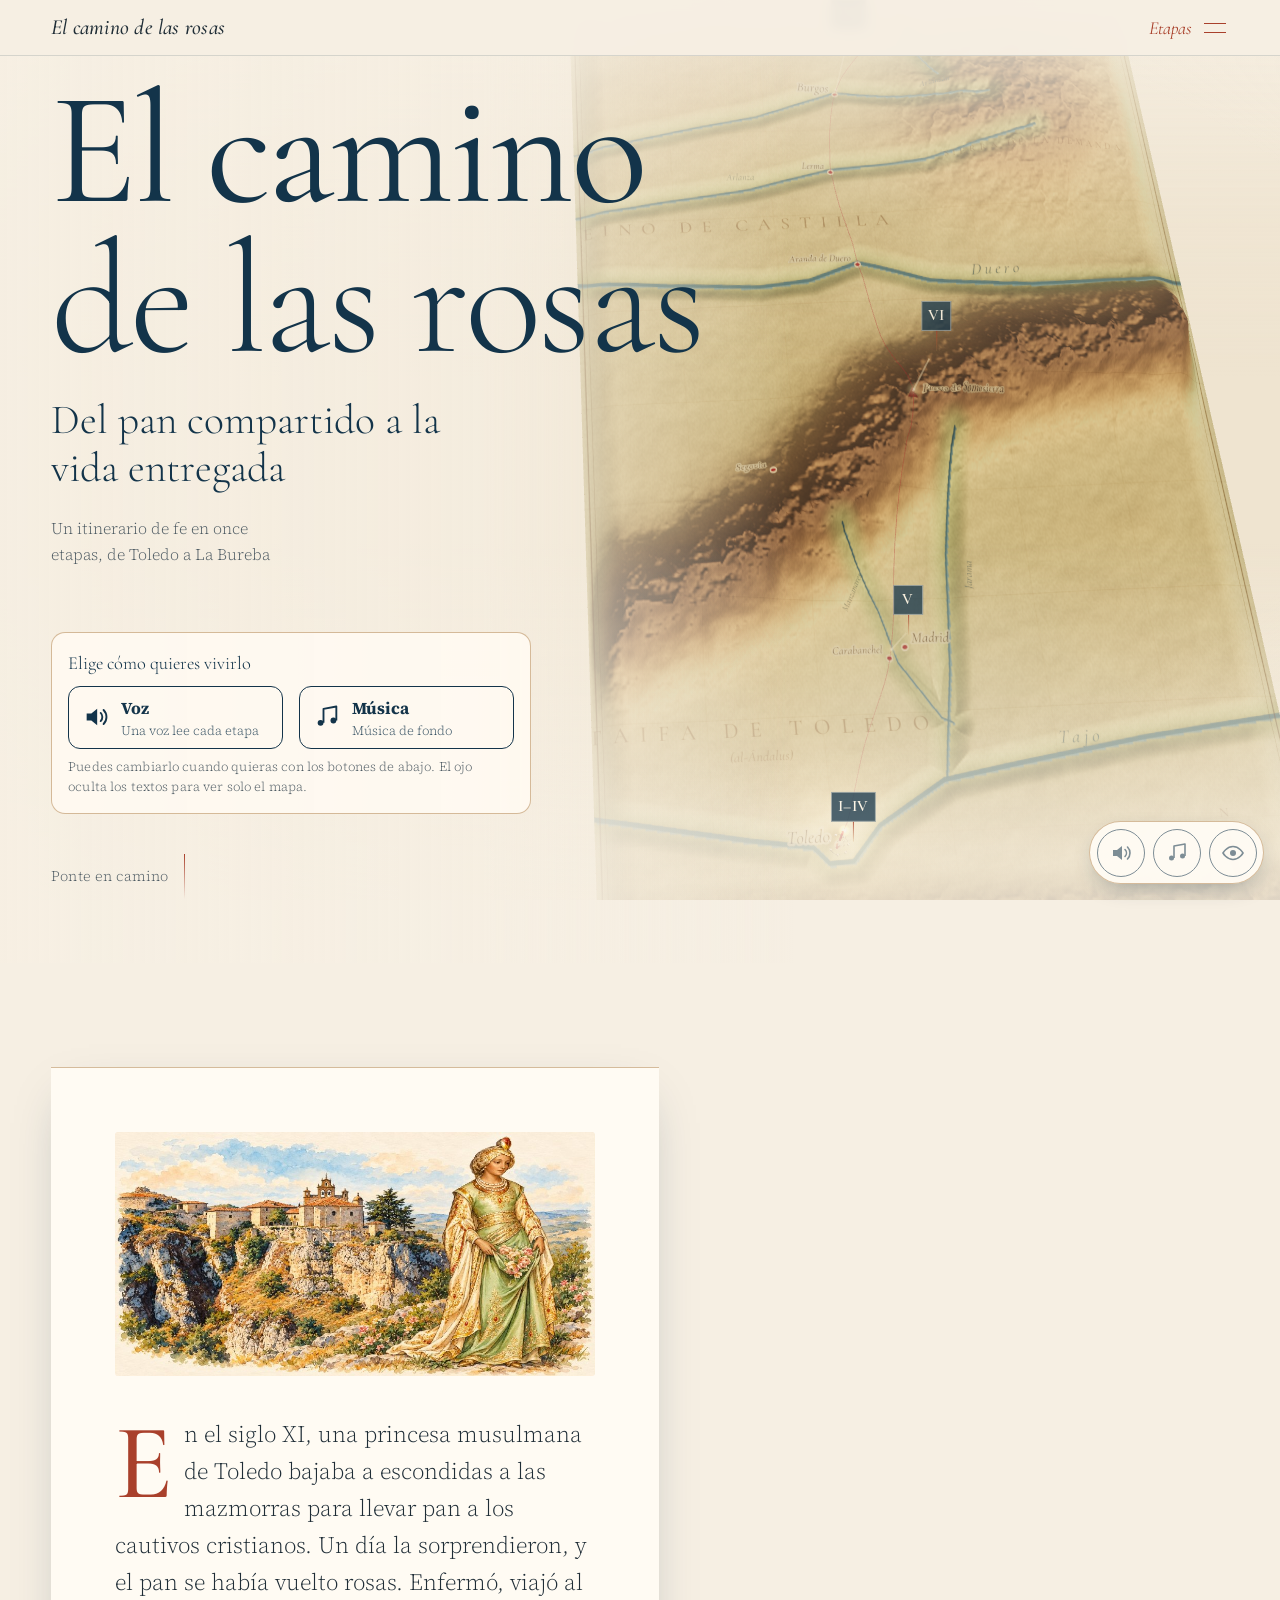
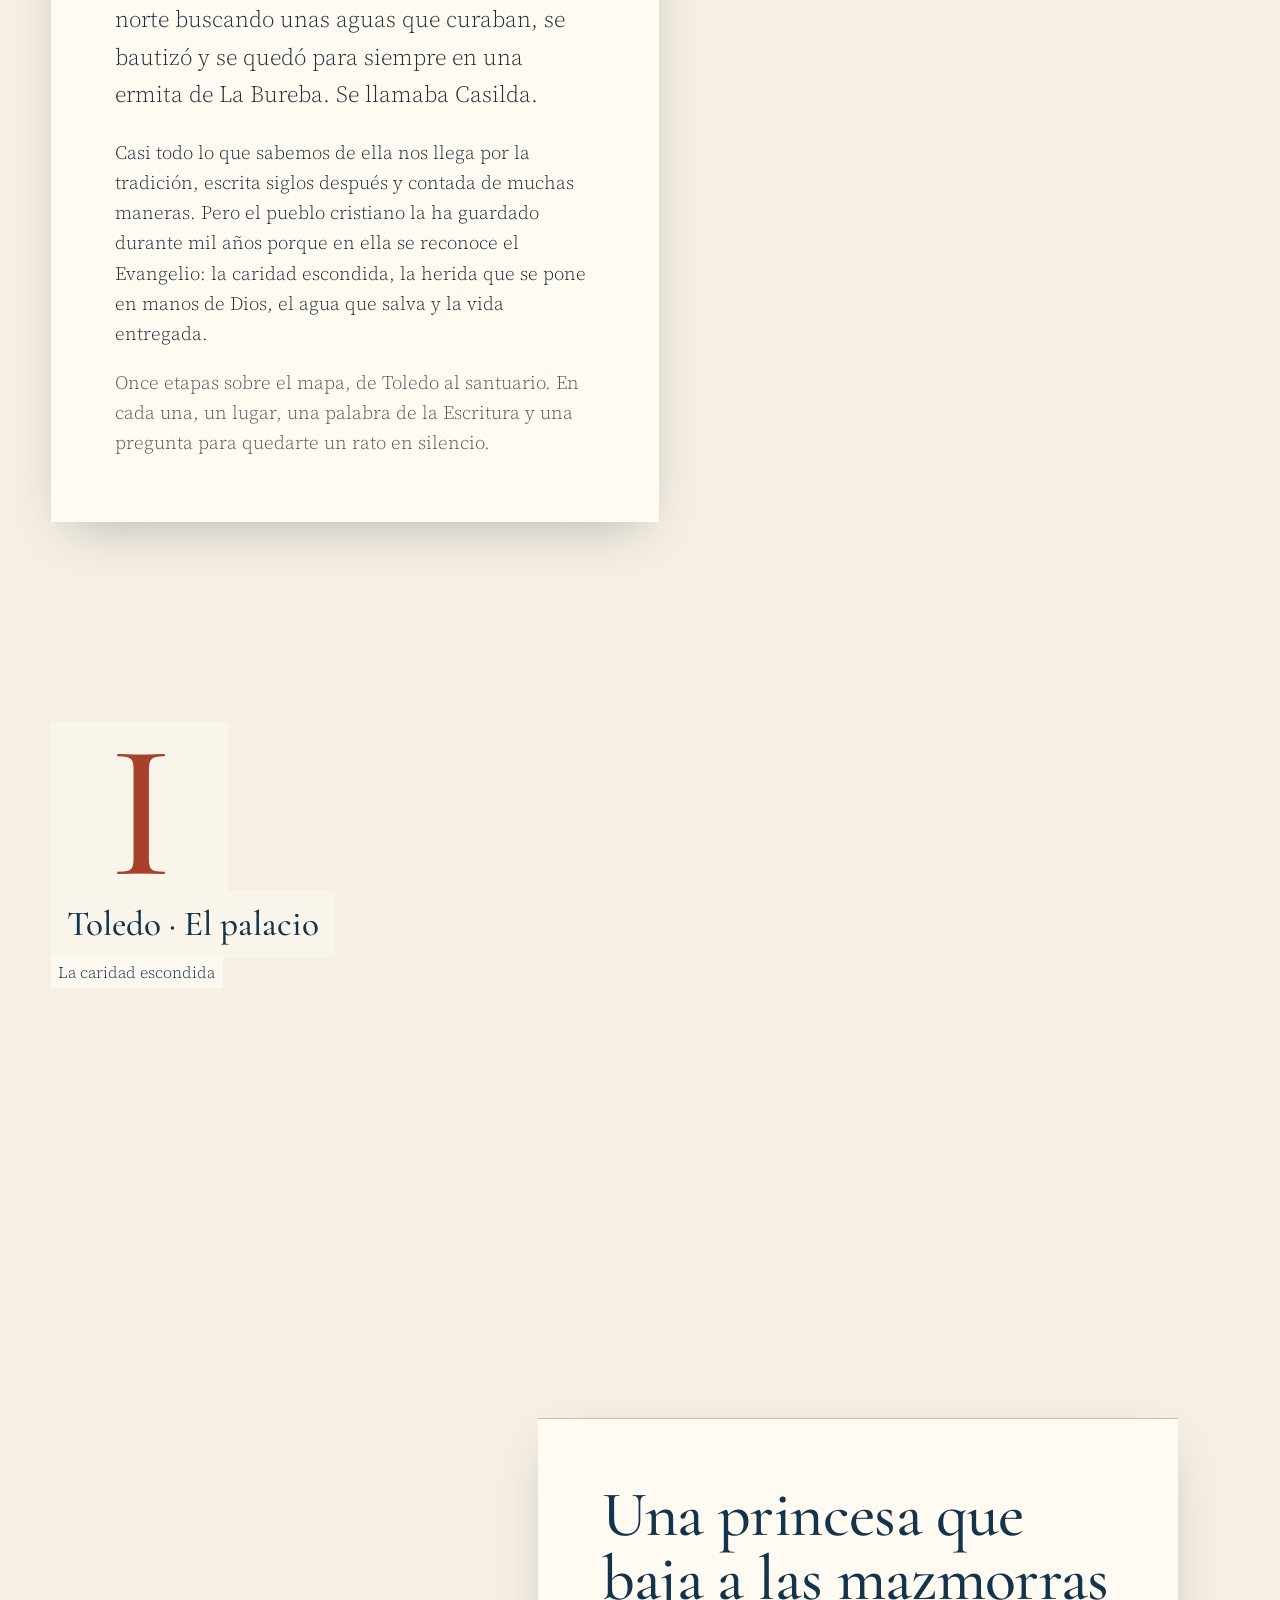
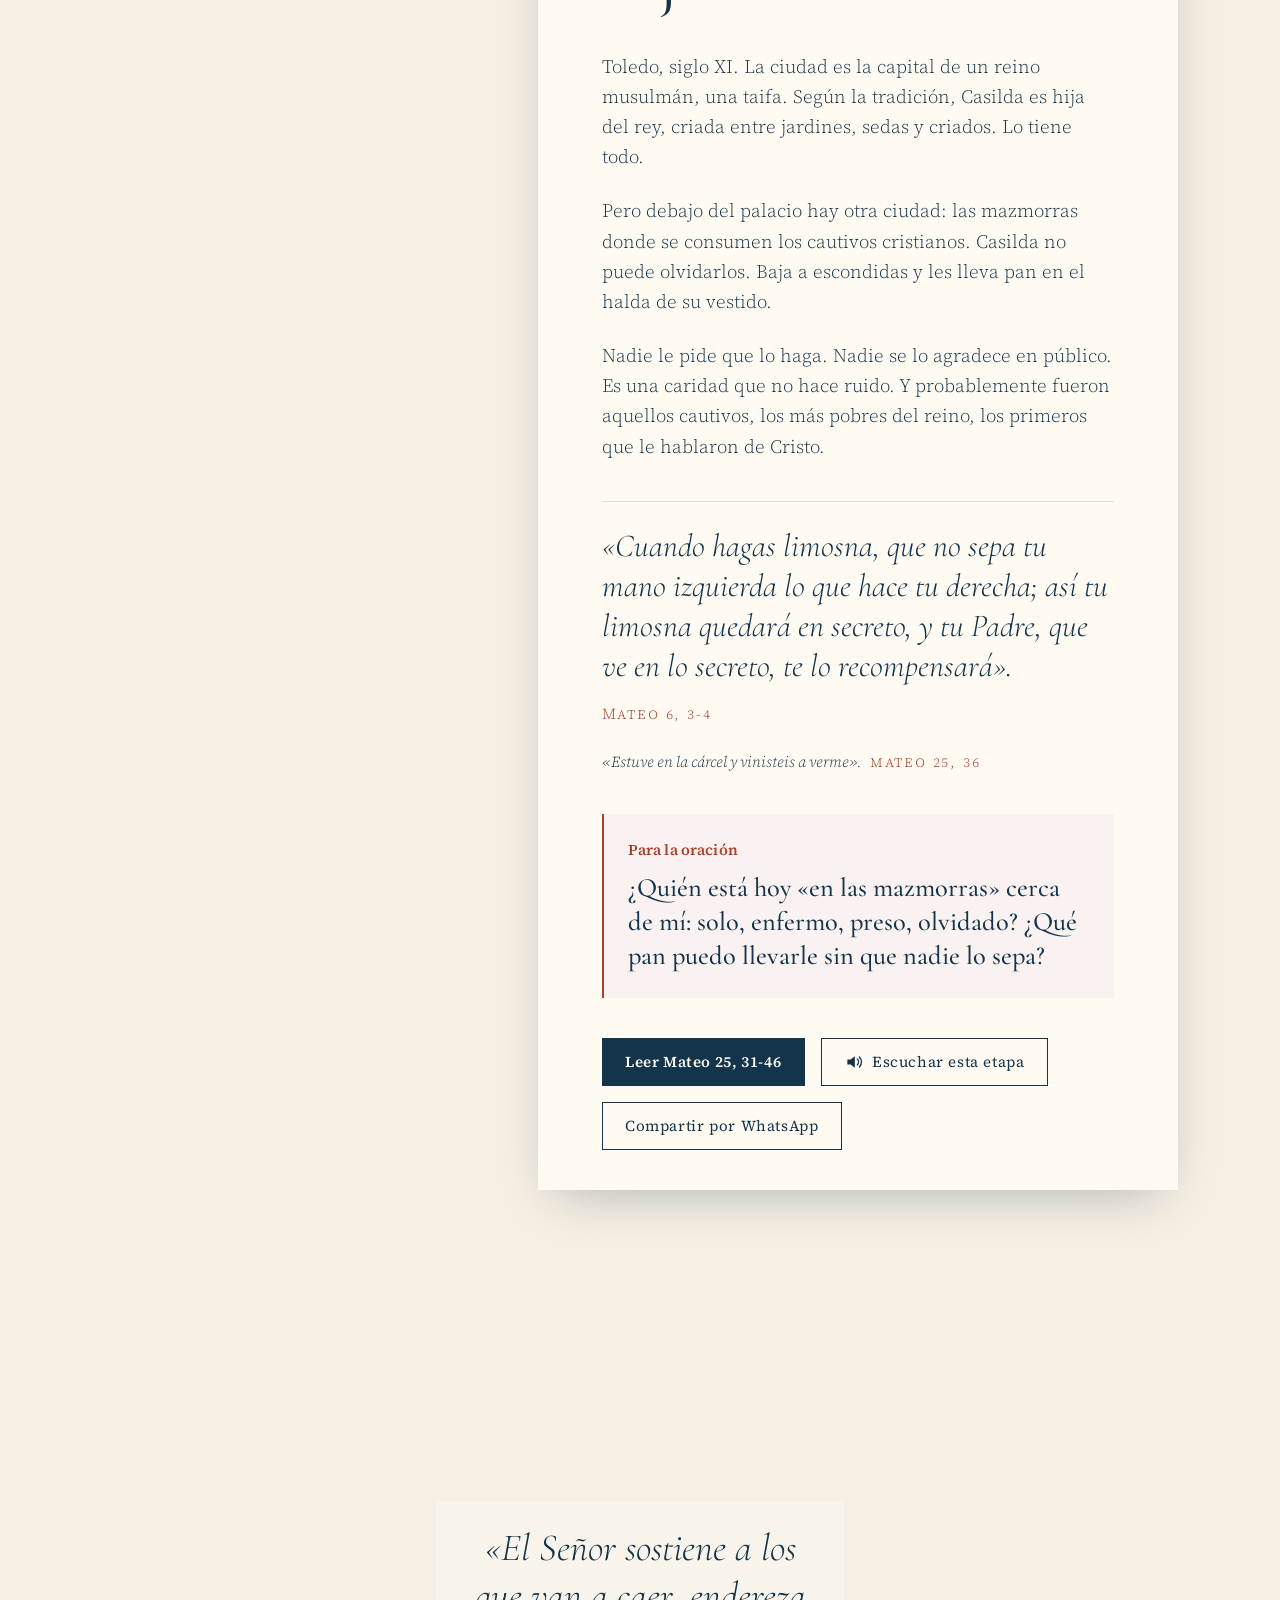
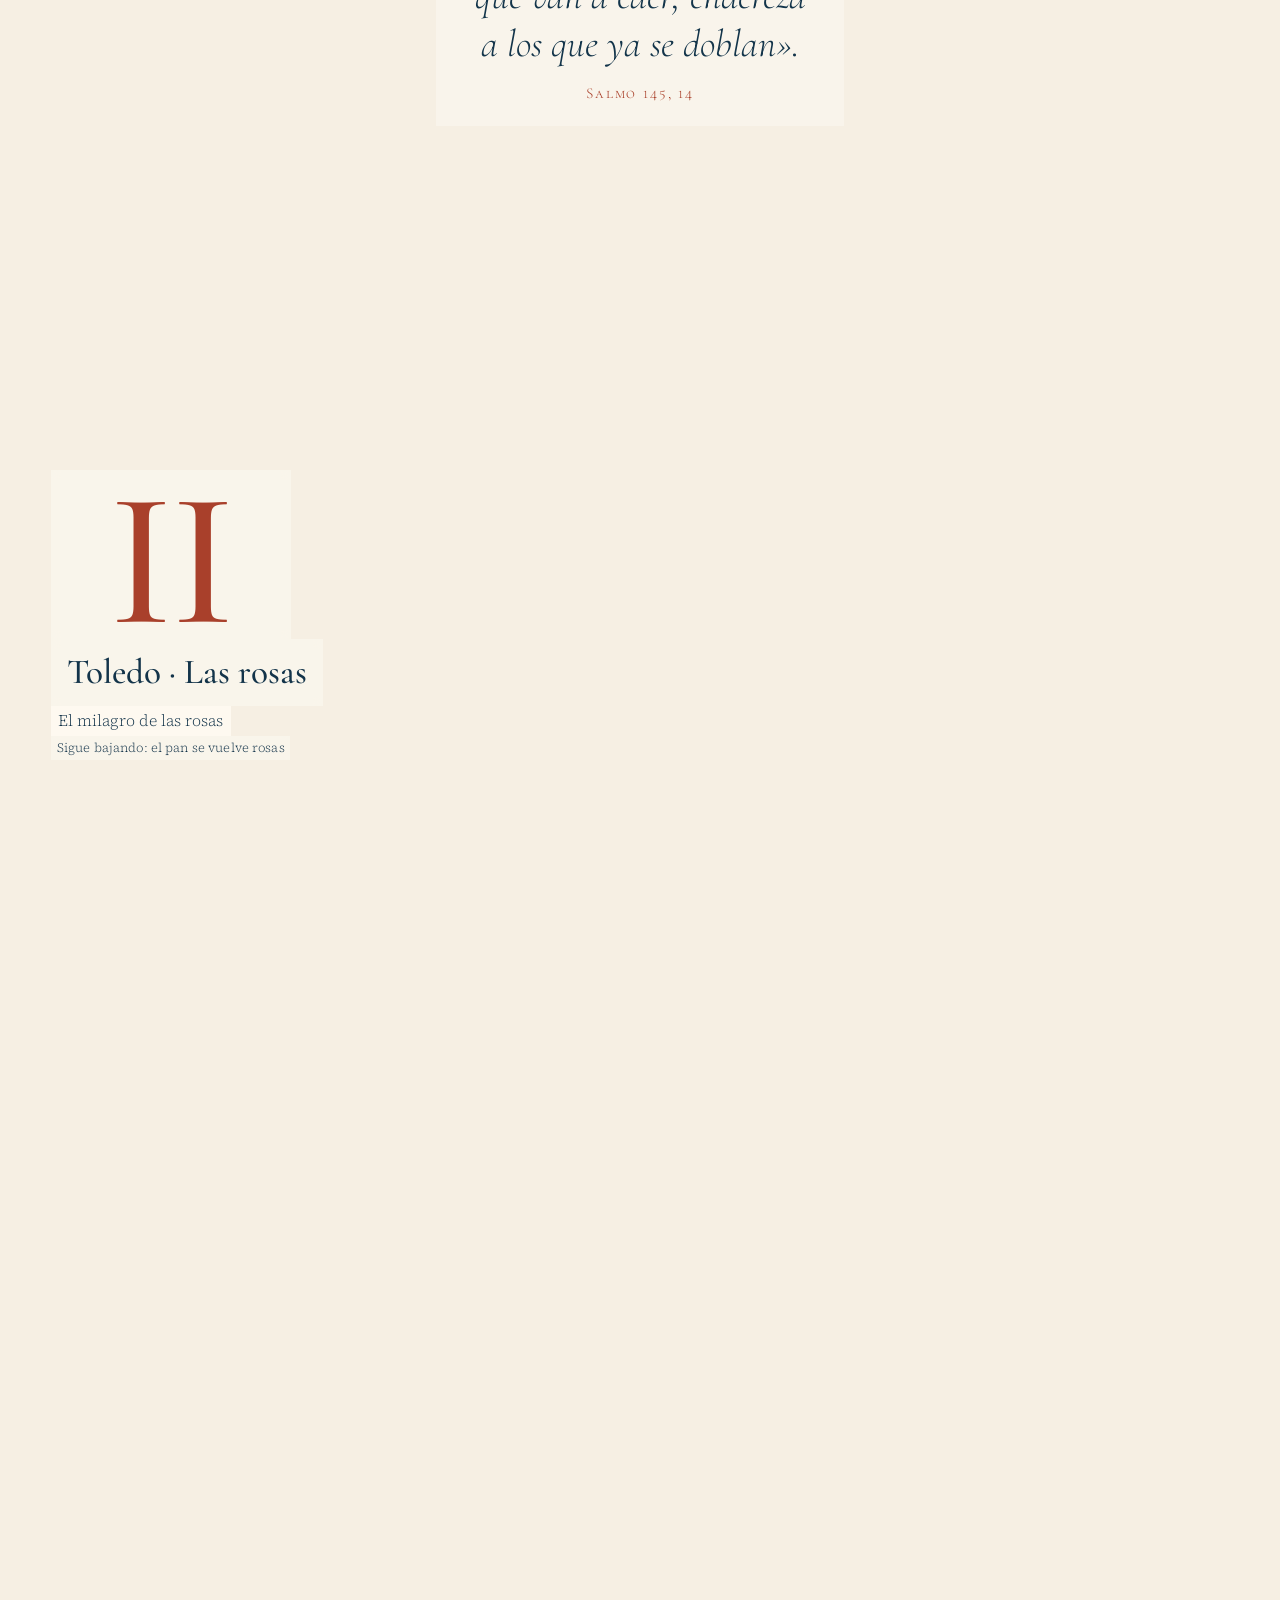
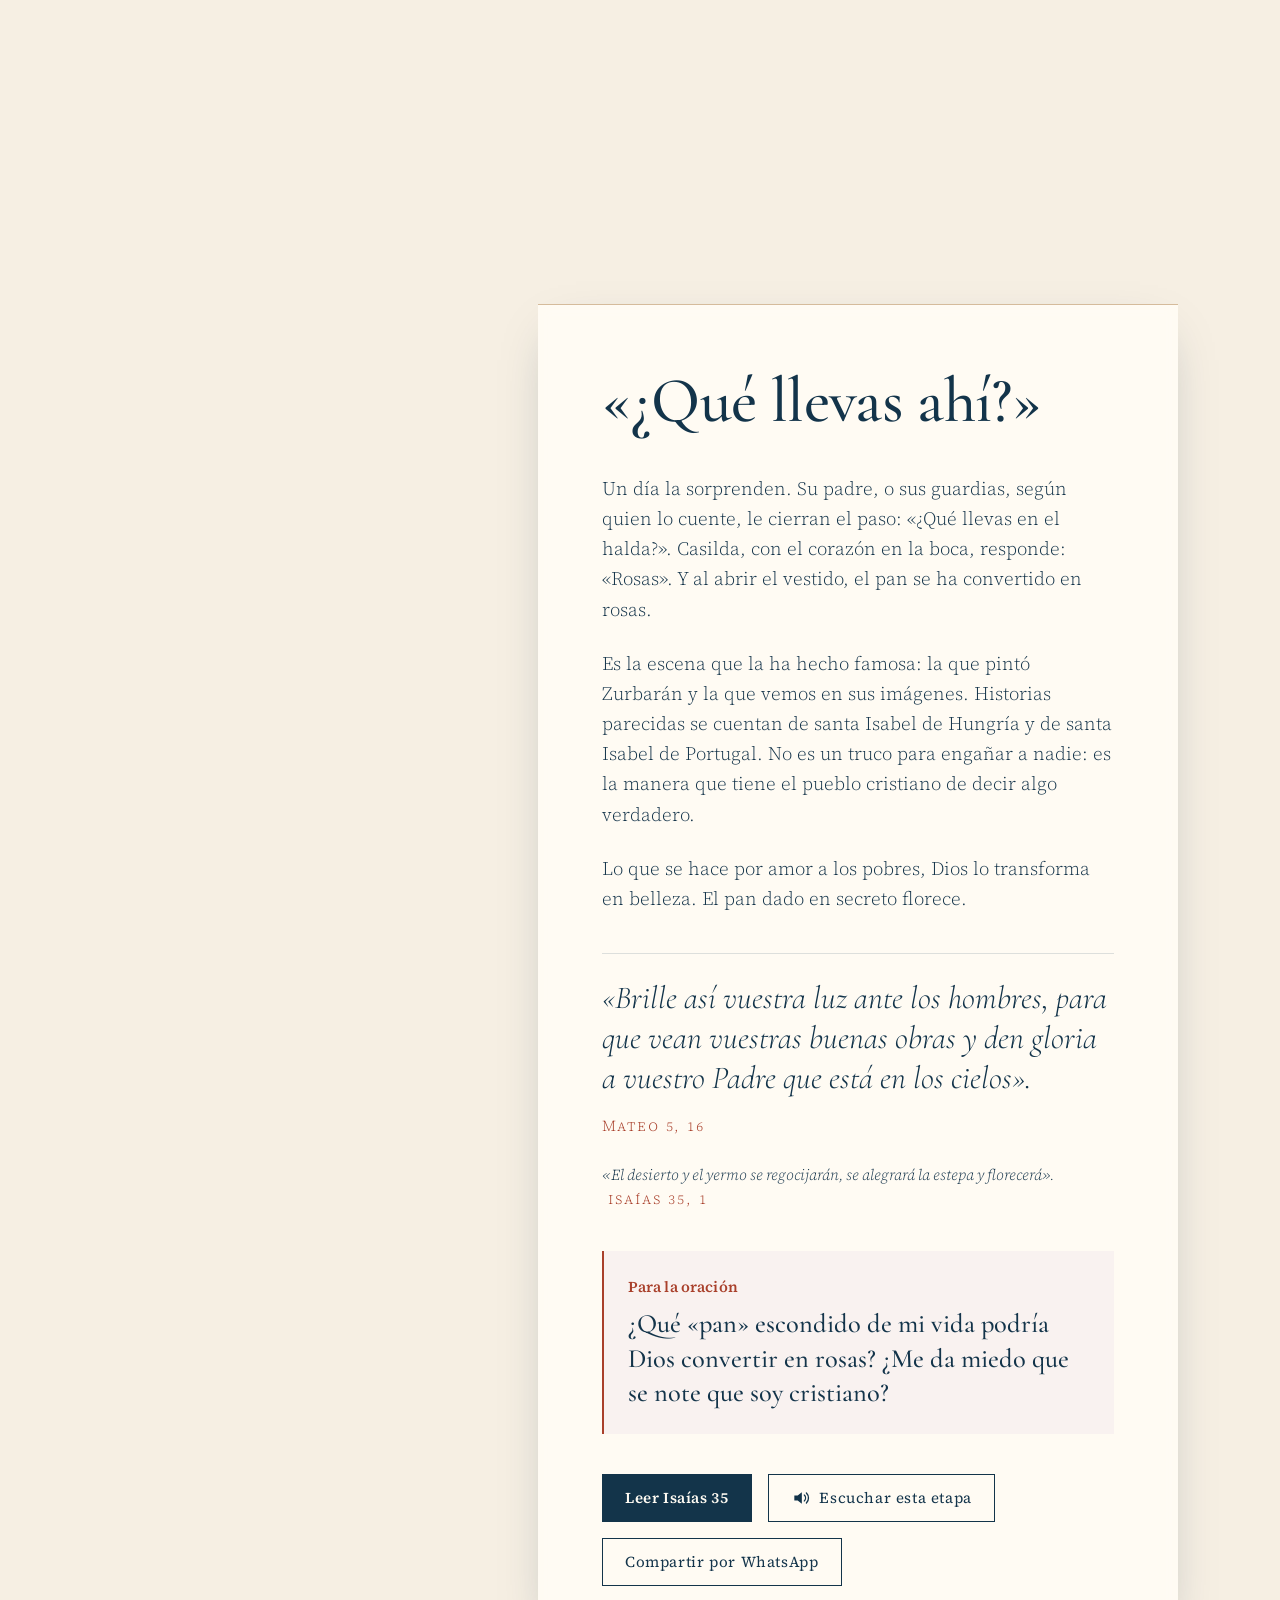
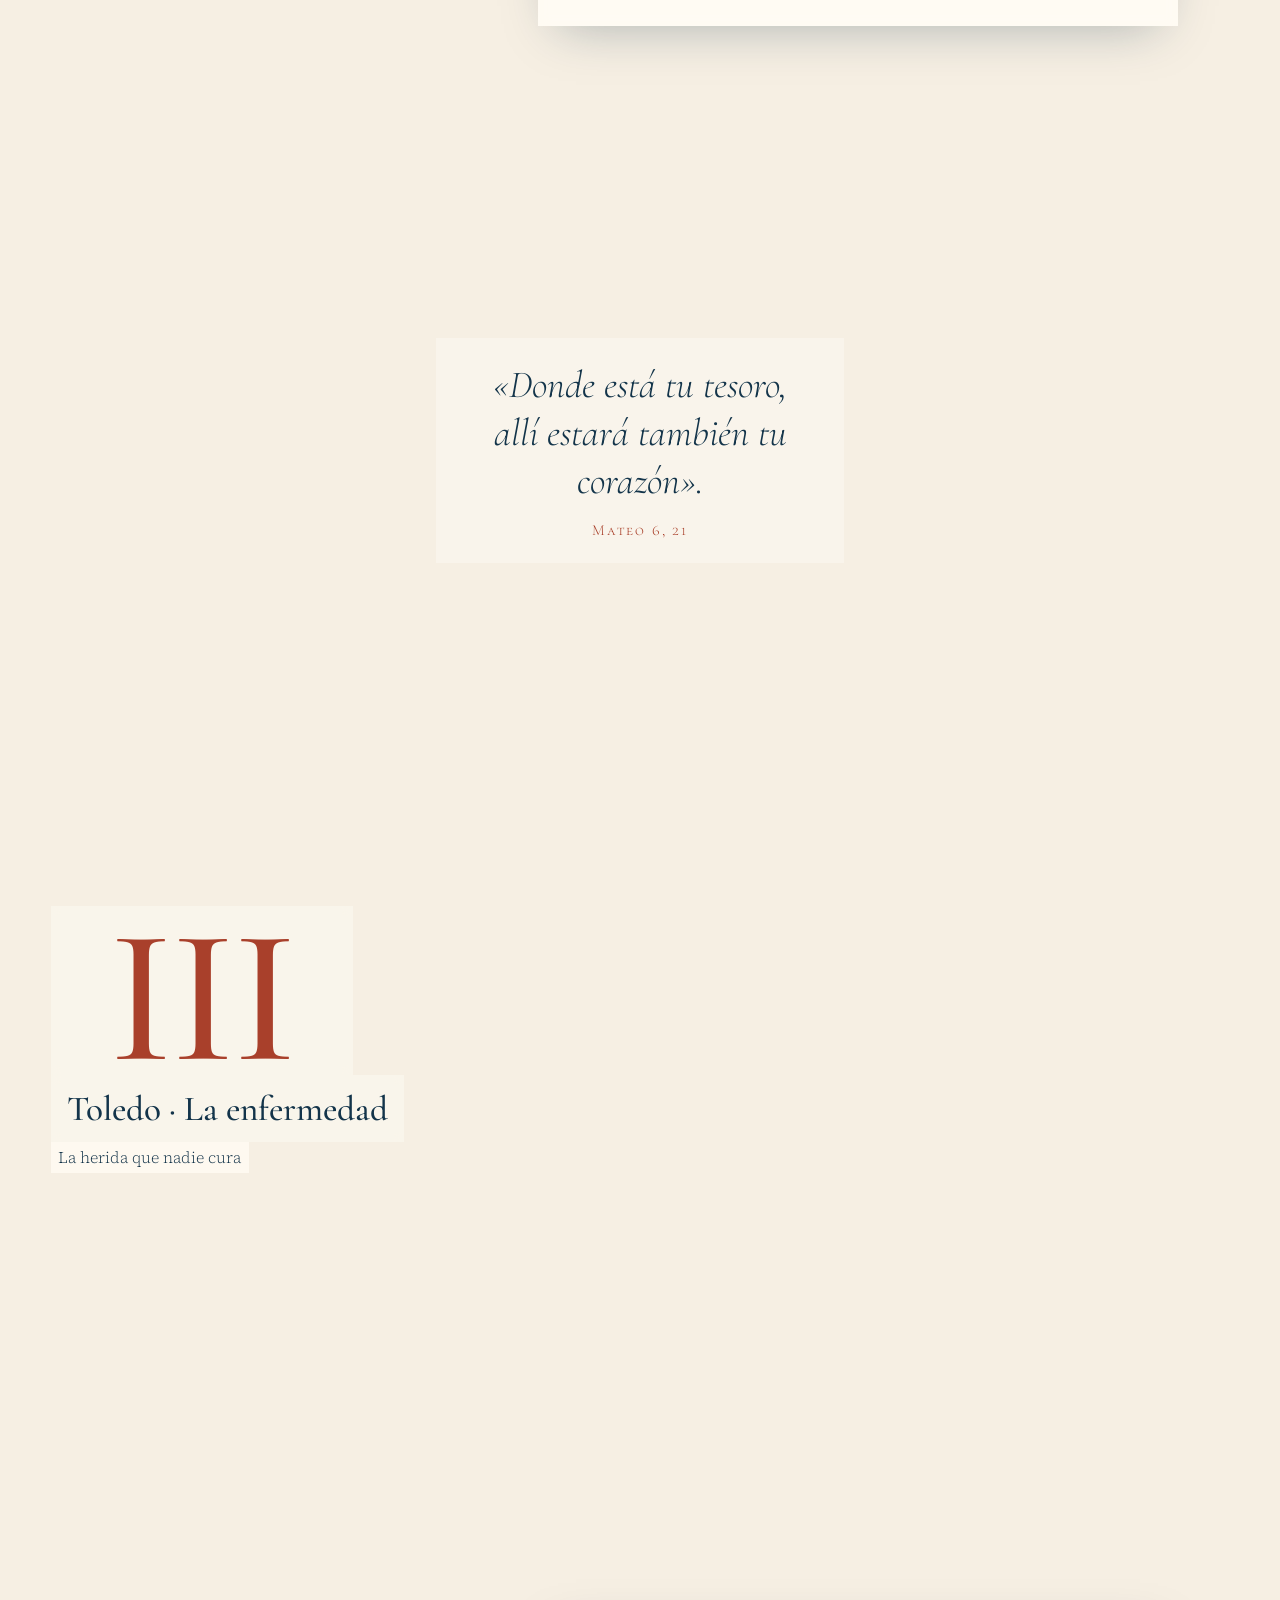
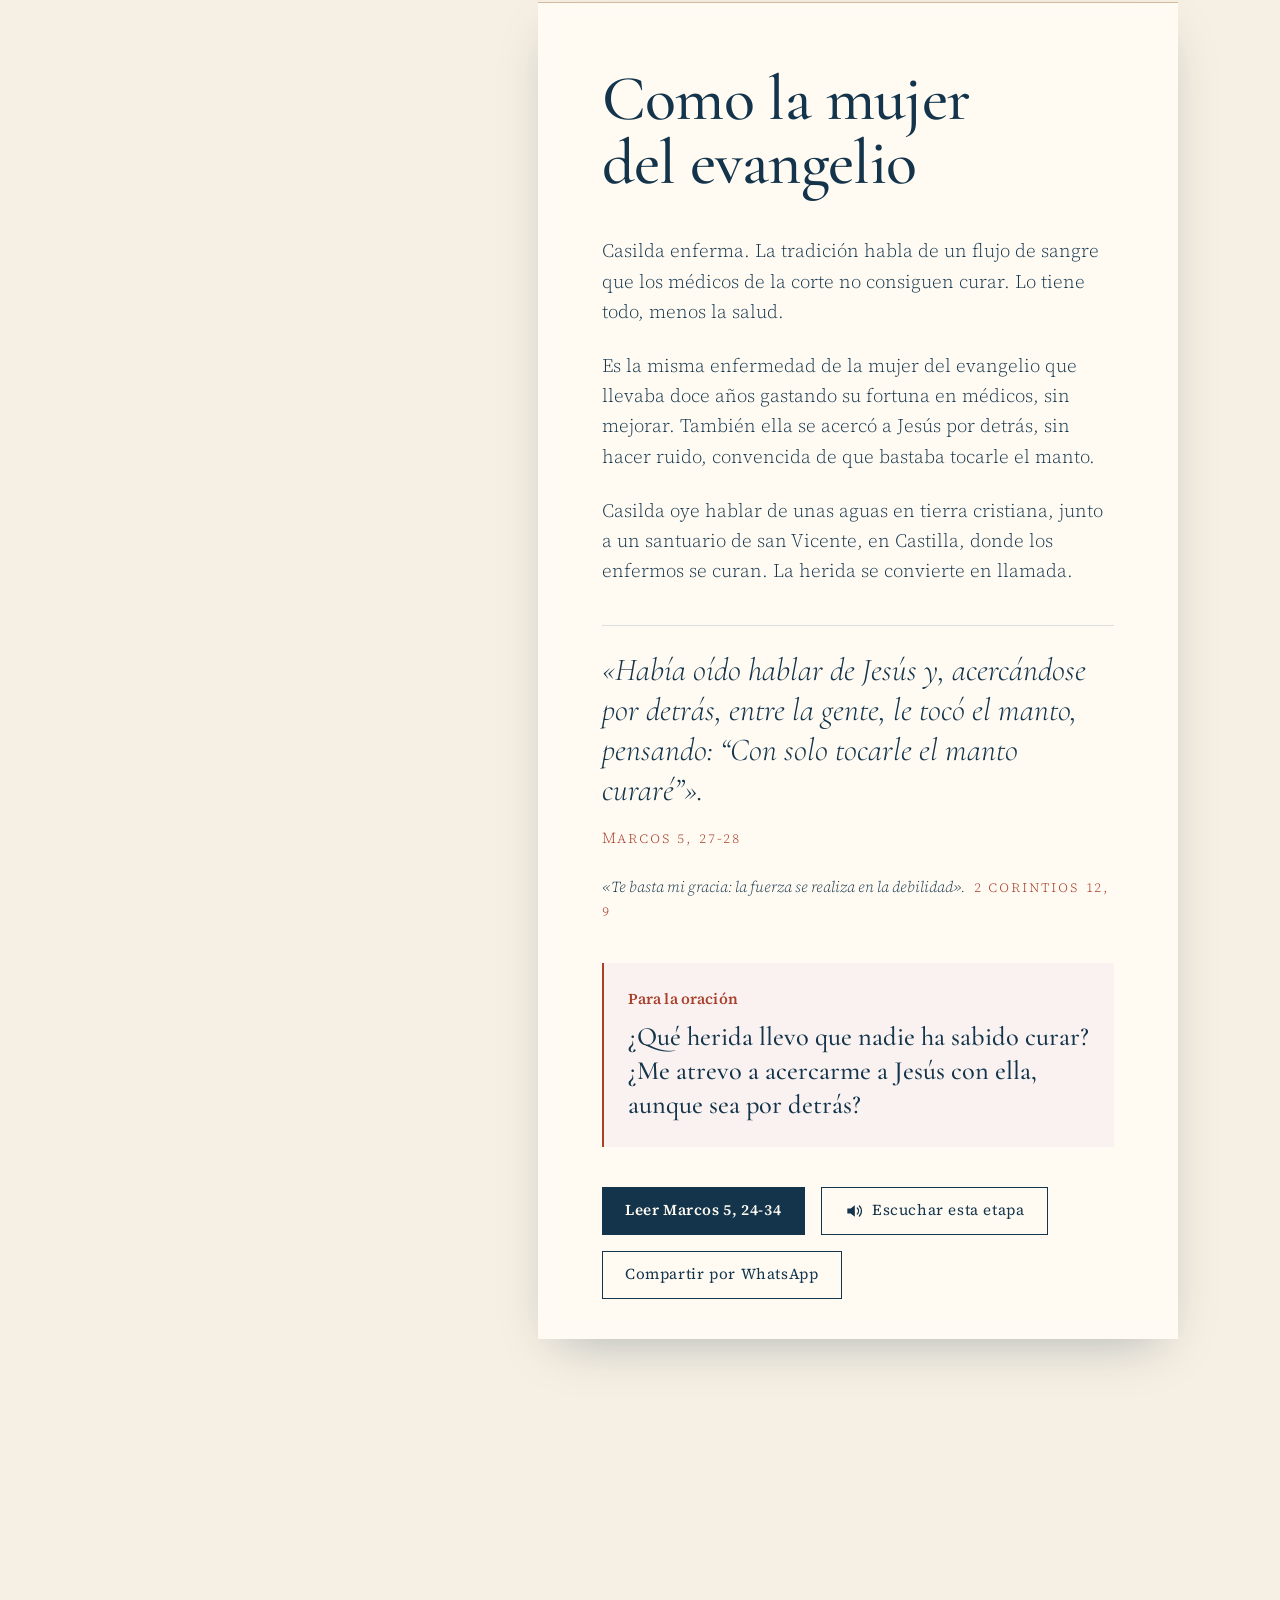
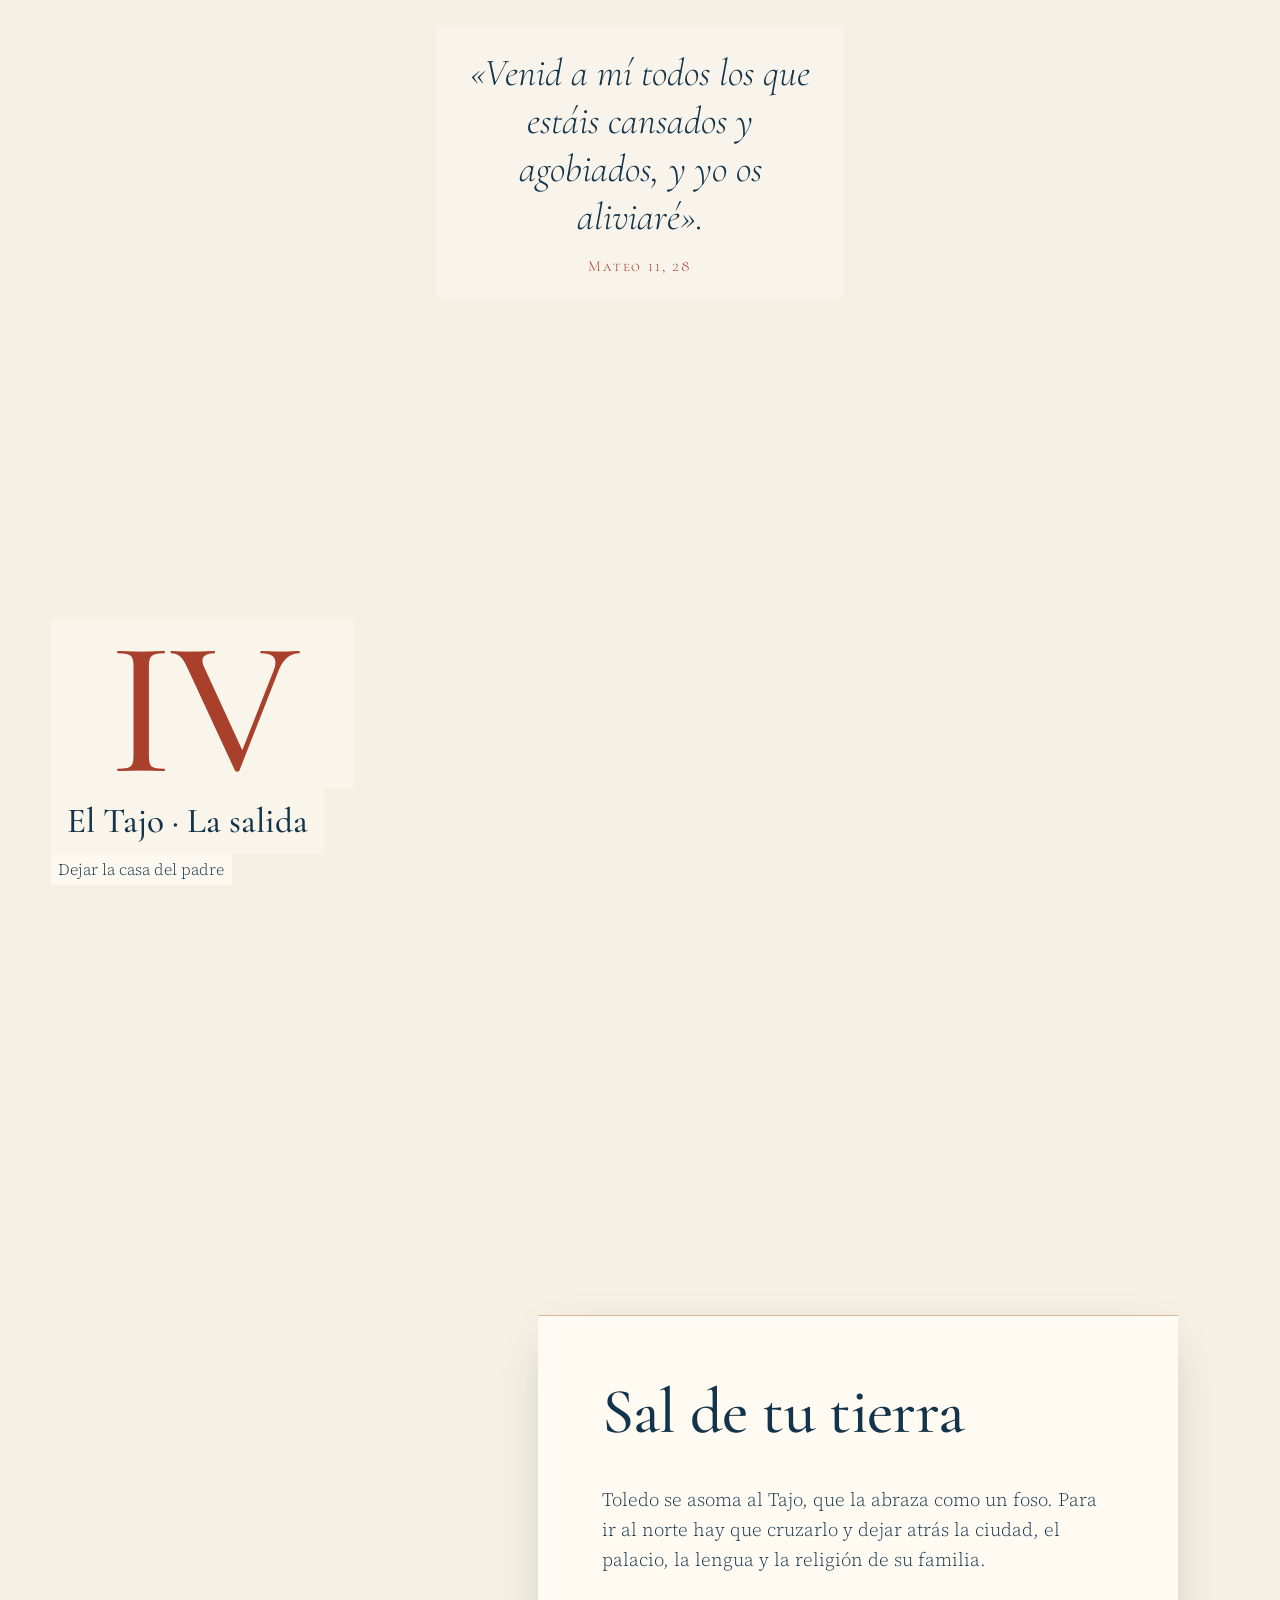
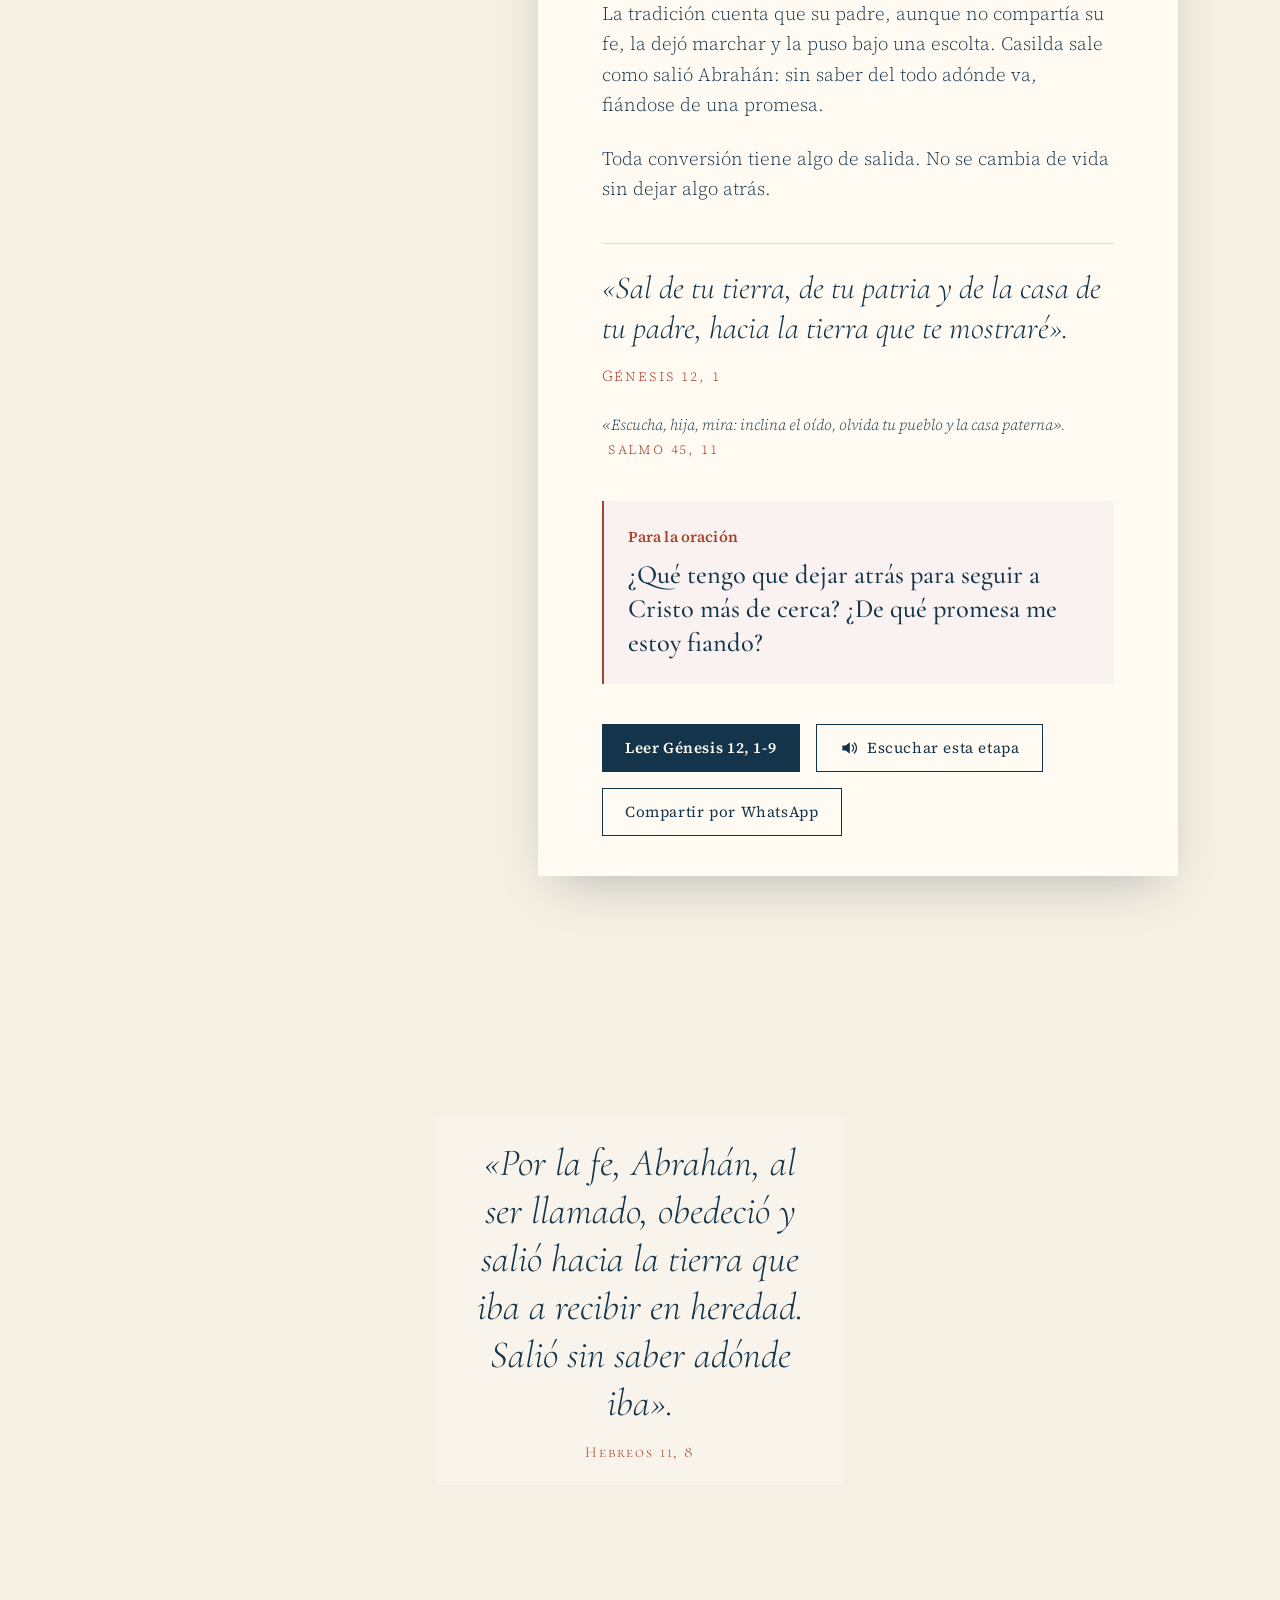
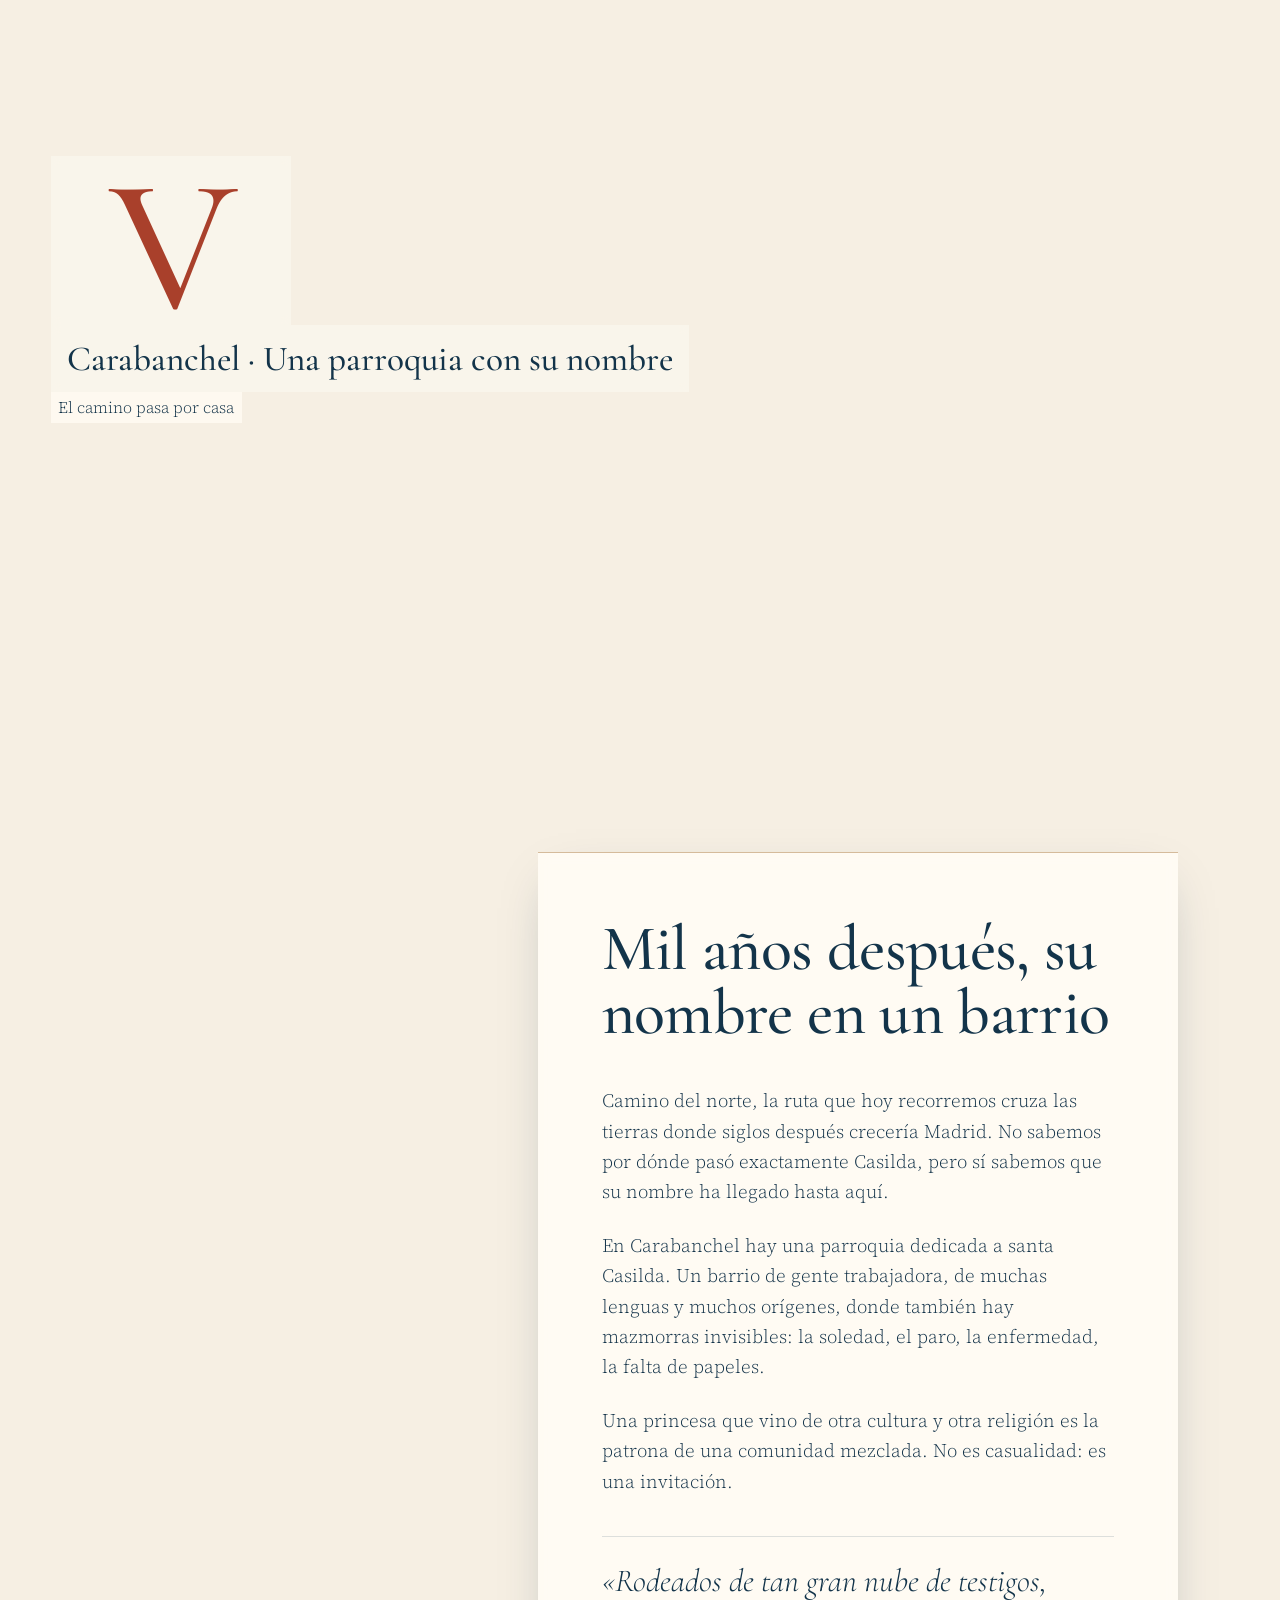
==== commit 4898fa0b: "Add files via upload" ====
--- a/index.html
+++ b/index.html
@@ -68,6 +68,14 @@
     <h1 class="hero__title hero__title--2"><span class="line"><span>El camino</span></span><span class="line"><span><em>de las rosas</em></span></span></h1>
     <p class="hero__sub reveal">Del pan compartido a la vida entregada</p>
     <p class="hero__lema reveal">Un itinerario de fe en once etapas, de Toledo a La Bureba</p>
+  <div class="modo modo--hero reveal">
+      <p class="modo__t">Elige cómo quieres vivirlo</p>
+      <div class="modo__btns">
+        <button class="modo__b" type="button" data-modo="voz" aria-pressed="false"><svg viewBox="0 0 24 24" aria-hidden="true"><path d="M4 9v6h4l5 4V5L8 9H4z" fill="currentColor"/><path d="M16 8.5a5 5 0 0 1 0 7M18.5 6a8.5 8.5 0 0 1 0 12" fill="none" stroke="currentColor" stroke-width="1.6" stroke-linecap="round"/></svg><span><b>Voz</b><small>Una voz lee cada etapa</small></span></button>
+        <button class="modo__b" type="button" data-modo="musica" aria-pressed="false"><svg viewBox="0 0 24 24" aria-hidden="true"><path d="M9 17V5l11-2v12" fill="none" stroke="currentColor" stroke-width="1.6" stroke-linejoin="round"/><circle cx="6.5" cy="17" r="2.5" fill="currentColor"/><circle cx="17.5" cy="15" r="2.5" fill="currentColor"/></svg><span><b>Música</b><small>Música de fondo</small></span></button>
+      </div>
+      <p class="modo__nota">Puedes cambiarlo cuando quieras con los botones de abajo. El ojo oculta los textos para ver solo el mapa.</p>
+    </div>
     <a class="hero__cue" href="#prologo"><span>Ponte en camino</span><i></i></a>
   </section>
 
@@ -78,14 +86,6 @@
       <p class="cap reveal"><span class="drop">E</span>n el siglo XI, una princesa musulmana de Toledo bajaba a escondidas a las mazmorras para llevar pan a los cautivos cristianos. Un día la sorprendieron, y el pan se había vuelto rosas. Enfermó, viajó al norte buscando unas aguas que curaban, se bautizó y se quedó para siempre en una ermita de La Bureba. Se llamaba Casilda.</p>
       <p class="reveal">Casi todo lo que sabemos de ella nos llega por la tradición, escrita siglos después y contada de muchas maneras. Pero el pueblo cristiano la ha guardado durante mil años porque en ella se reconoce el Evangelio: la caridad escondida, la herida que se pone en manos de Dios, el agua que salva y la vida entregada.</p>
       <p class="reveal muted">Once etapas sobre el mapa, de Toledo al santuario. En cada una, un lugar, una palabra de la Escritura y una pregunta para quedarte un rato en silencio.</p>
-      <div class="modo reveal">
-        <p class="modo__t">Antes de empezar, elige cómo quieres vivirlo</p>
-        <div class="modo__btns">
-          <button class="modo__b" type="button" data-modo="voz" aria-pressed="false"><svg viewBox="0 0 24 24" aria-hidden="true"><path d="M4 9v6h4l5 4V5L8 9H4z" fill="currentColor"/><path d="M16 8.5a5 5 0 0 1 0 7M18.5 6a8.5 8.5 0 0 1 0 12" fill="none" stroke="currentColor" stroke-width="1.6" stroke-linecap="round"/></svg><span><b>Voz</b><small>Una voz lee cada etapa</small></span></button>
-          <button class="modo__b" type="button" data-modo="musica" aria-pressed="false"><svg viewBox="0 0 24 24" aria-hidden="true"><path d="M9 17V5l11-2v12" fill="none" stroke="currentColor" stroke-width="1.6" stroke-linejoin="round"/><circle cx="6.5" cy="17" r="2.5" fill="currentColor"/><circle cx="17.5" cy="15" r="2.5" fill="currentColor"/></svg><span><b>Música</b><small>Música de fondo</small></span></button>
-        </div>
-        <p class="modo__nota">Puedes activar las dos, una o ninguna, y cambiarlo cuando quieras.</p>
-      </div>
     </div>
   </section>
 
@@ -529,9 +529,10 @@
 </svg>
 
 <audio id="musica" src="audio/musica-santa-casilda.mp3" loop preload="none"></audio>
-<div class="audio-ctl" hidden>
+<div class="audio-ctl">
   <button class="audio-ctl__b" type="button" data-modo="voz" aria-pressed="false" aria-label="Voz"><svg viewBox="0 0 24 24" aria-hidden="true"><path d="M4 9v6h4l5 4V5L8 9H4z" fill="currentColor"/><path d="M16 8.5a5 5 0 0 1 0 7M18.5 6a8.5 8.5 0 0 1 0 12" fill="none" stroke="currentColor" stroke-width="1.6" stroke-linecap="round"/></svg></button>
   <button class="audio-ctl__b" type="button" data-modo="musica" aria-pressed="false" aria-label="Música"><svg viewBox="0 0 24 24" aria-hidden="true"><path d="M9 17V5l11-2v12" fill="none" stroke="currentColor" stroke-width="1.6" stroke-linejoin="round"/><circle cx="6.5" cy="17" r="2.5" fill="currentColor"/><circle cx="17.5" cy="15" r="2.5" fill="currentColor"/></svg></button>
+  <button class="audio-ctl__b audio-ctl__ojo" type="button" data-textos aria-pressed="false" aria-label="Ocultar los textos para ver el mapa" title="Ocultar los textos"><svg viewBox="0 0 24 24" aria-hidden="true"><path d="M2 12s3.6-6.5 10-6.5S22 12 22 12s-3.6 6.5-10 6.5S2 12 2 12z" fill="none" stroke="currentColor" stroke-width="1.6"/><circle cx="12" cy="12" r="3" fill="currentColor"/></svg></button>
 </div>
 
 <script type="module" src="js/main.js"></script>
--- a/css/style.css
+++ b/css/style.css
@@ -326,3 +326,19 @@
 /* 5 · botones siempre en una línea */
 .btn{white-space:nowrap}
 .acciones{flex-wrap:wrap}
+
+/* ---- Elección al principio y modo «solo mapa» ---- */
+.modo--hero{max-width:30rem;margin:0 0 var(--space-4);padding:var(--space-2) var(--space-2) var(--space-2);text-align:left;background:color-mix(in oklch,var(--crema) 92%,transparent)}
+.modo--hero .modo__t{font-size:1.15rem;margin-bottom:var(--space-1)}
+.modo--hero .modo__b{min-height:56px;padding:.55rem .8rem}
+.modo--hero .modo__nota{font-size:.8rem;margin-top:var(--space-1)}
+@media (max-width:420px){.modo--hero .modo__btns{grid-template-columns:1fr 1fr}.modo--hero .modo__b small{display:none}}
+.hero{justify-content:flex-end;padding-top:calc(var(--top-h) + var(--space-3))}
+.panel,.prologo__inner,.tramo p,.final__inner,.peregrinacion__inner,.hero > *,.stage__veil,.etapa__tema,.etapa__hint{transition:opacity .45s var(--ease-out)}
+.sin-textos .panel,.sin-textos .prologo__inner,.sin-textos .tramo p,.sin-textos .final__inner,.sin-textos .peregrinacion__inner,.sin-textos .hero > *,.sin-textos .etapa__tema,.sin-textos .etapa__hint{opacity:0;pointer-events:none}
+.sin-textos .stage__veil{opacity:.25}
+.sin-textos .hero{background:none}
+.audio-ctl__ojo[aria-pressed="true"]{opacity:1}
+@media (prefers-reduced-motion:reduce){.panel,.prologo__inner,.tramo p,.final__inner,.peregrinacion__inner,.hero > *,.stage__veil{transition:opacity .15s linear}}
+.etapa__head--sticky .etapa__tema{top:calc(var(--top-h) + var(--space-4) + var(--step-rn)*.85 + 2.6rem)}
+.etapa__head--sticky .etapa__hint{top:calc(var(--top-h) + var(--space-4) + var(--step-rn)*.85 + 4.4rem)}
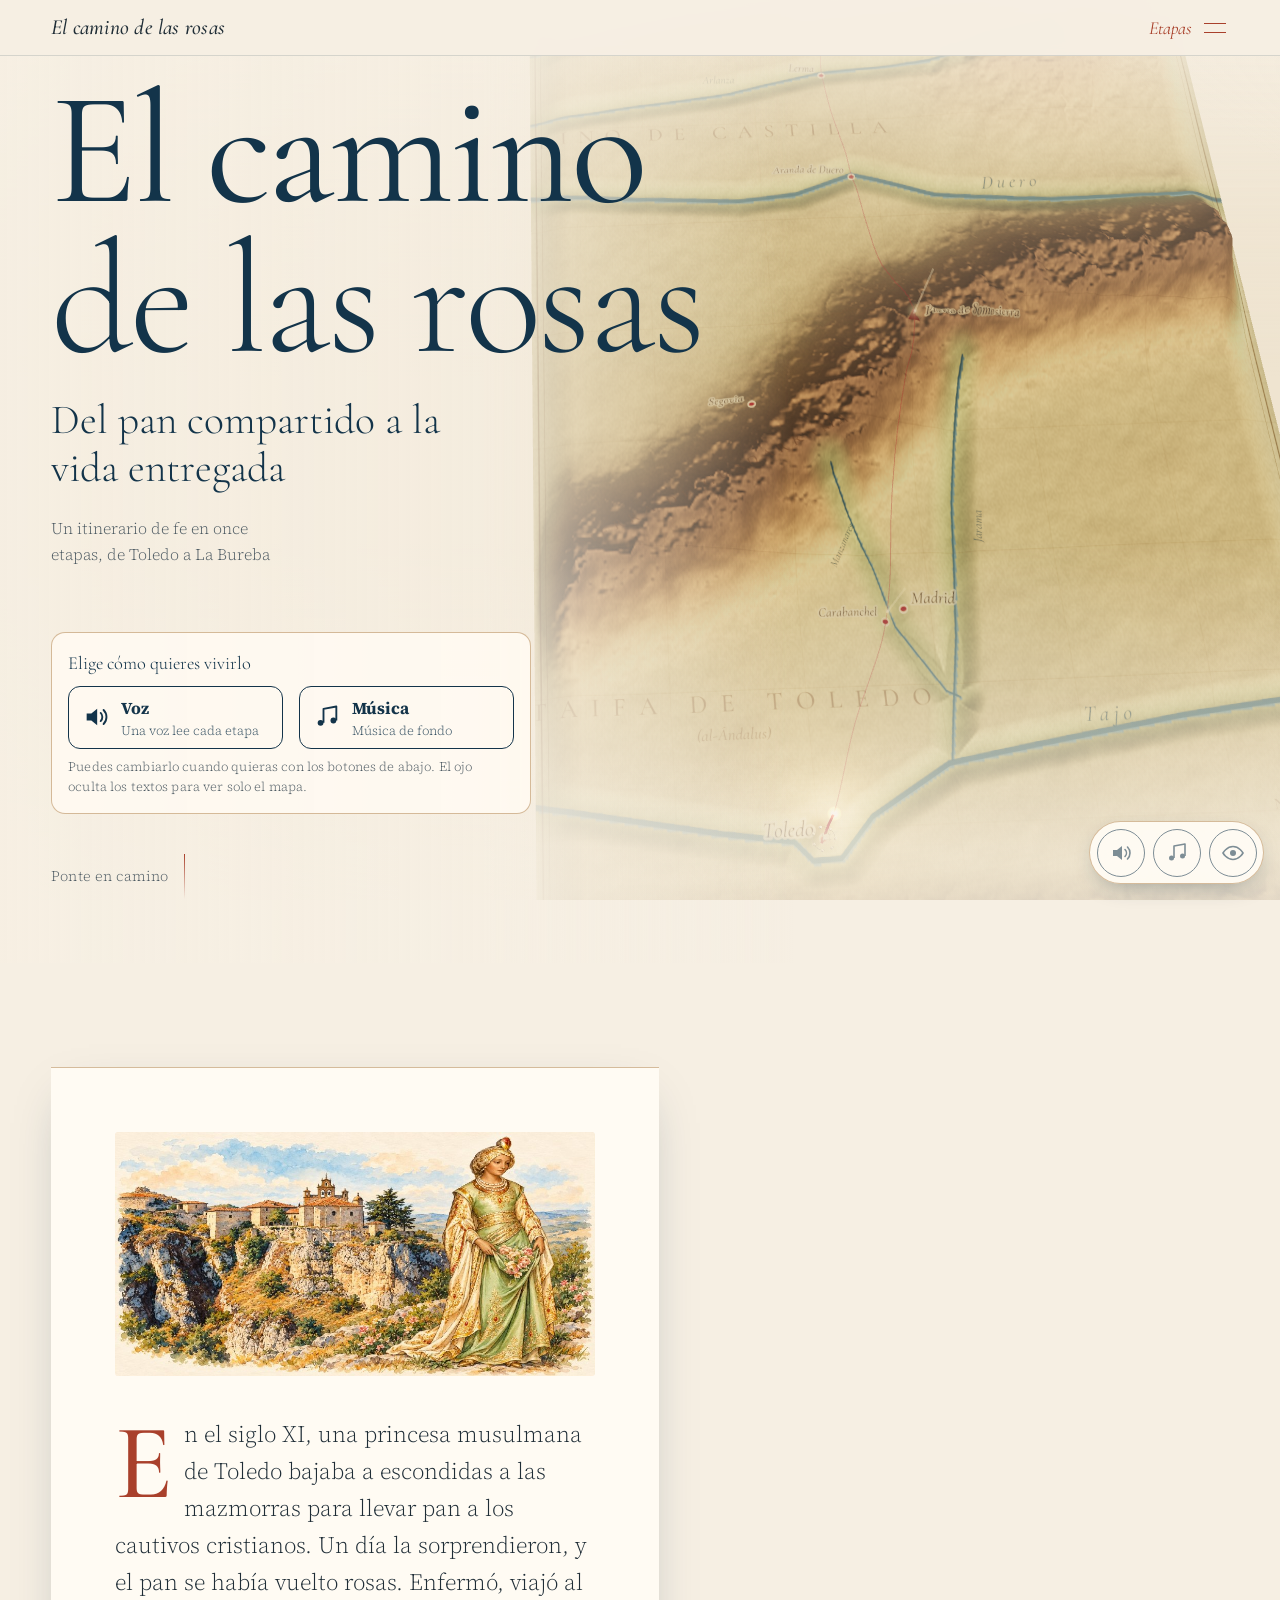
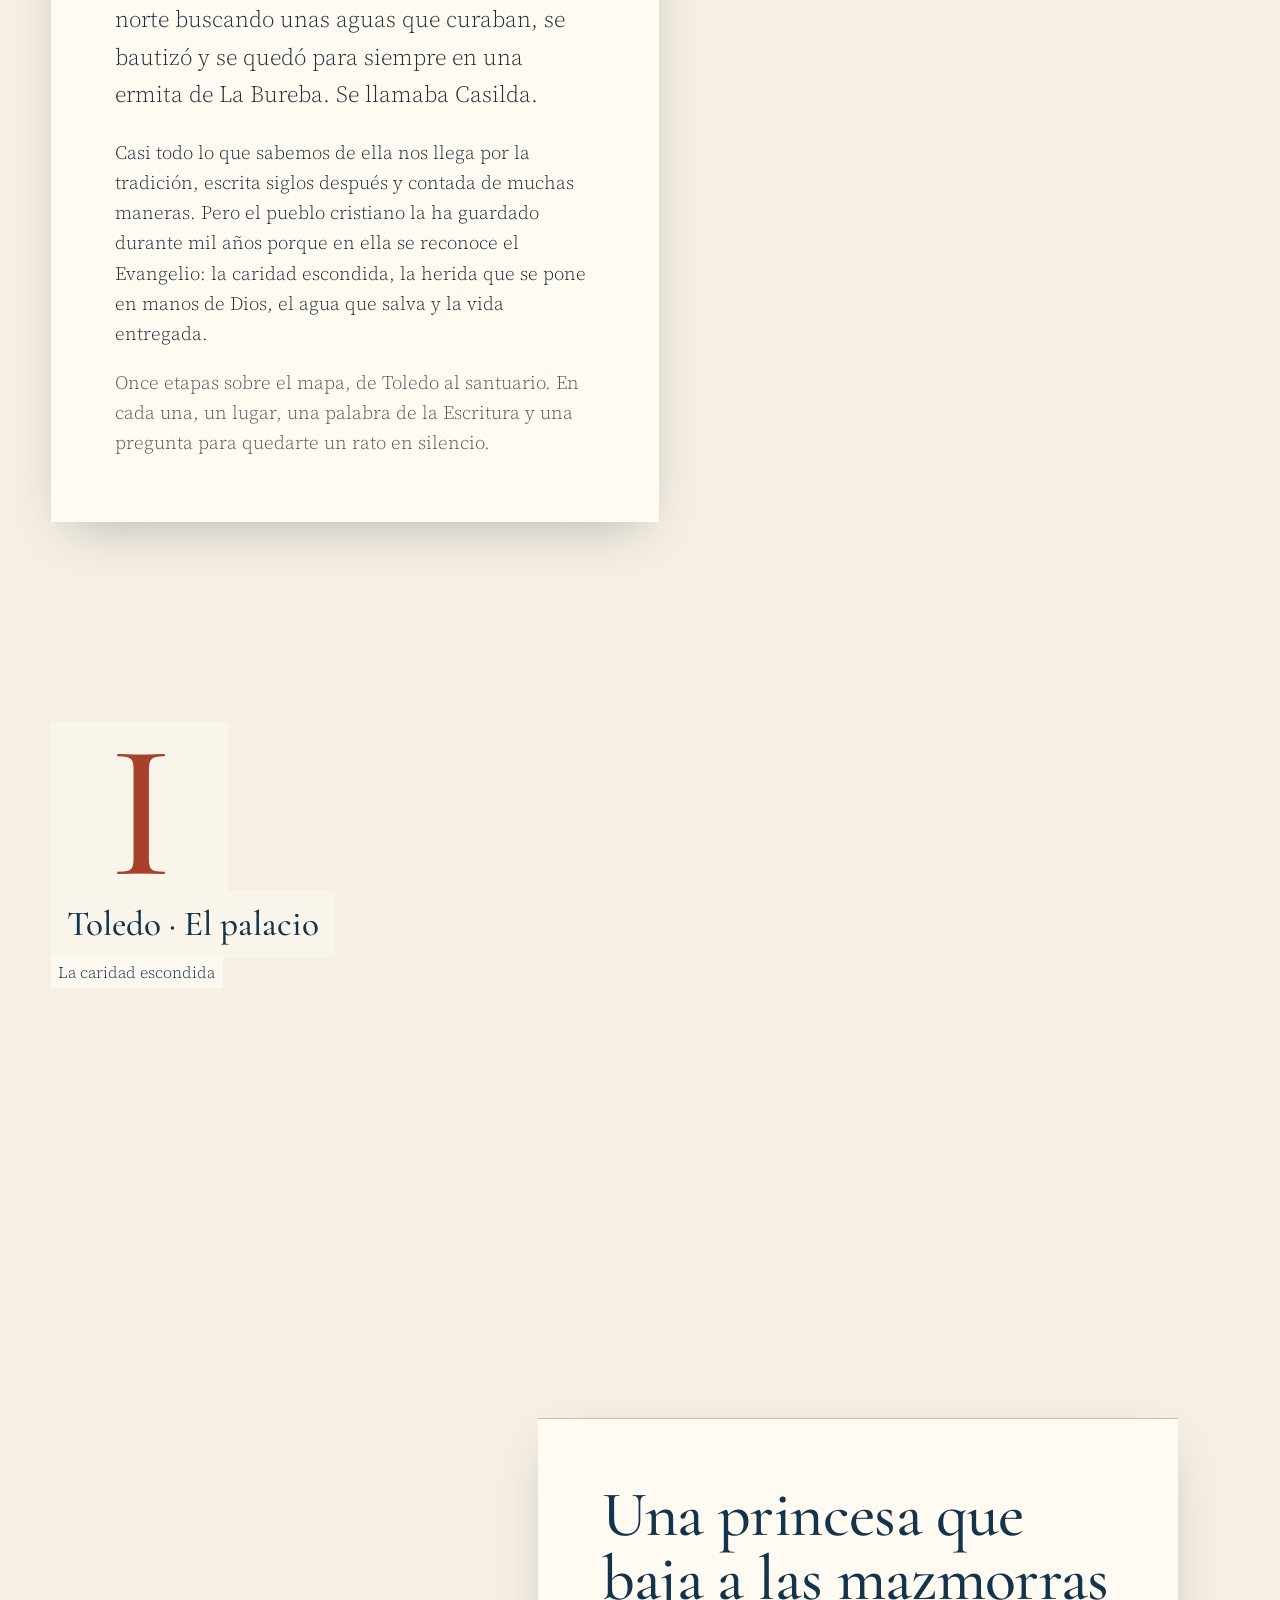
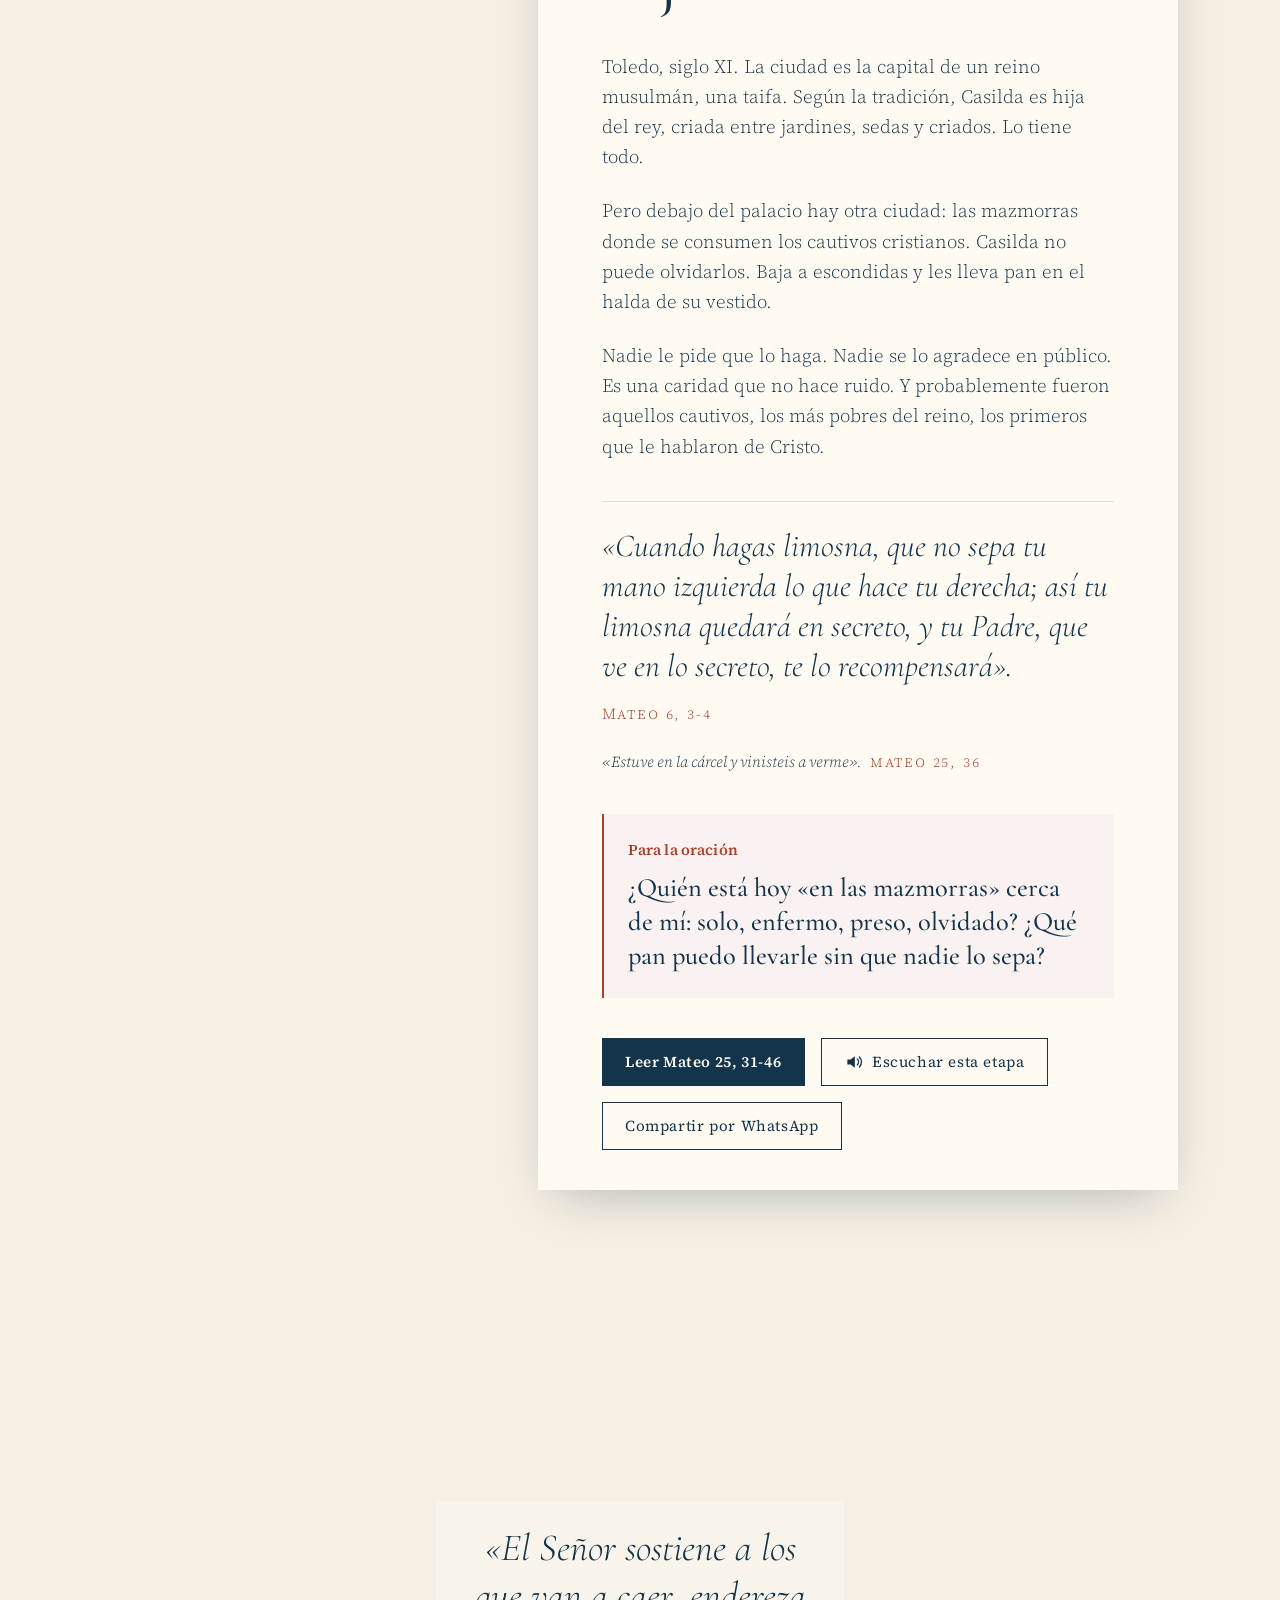
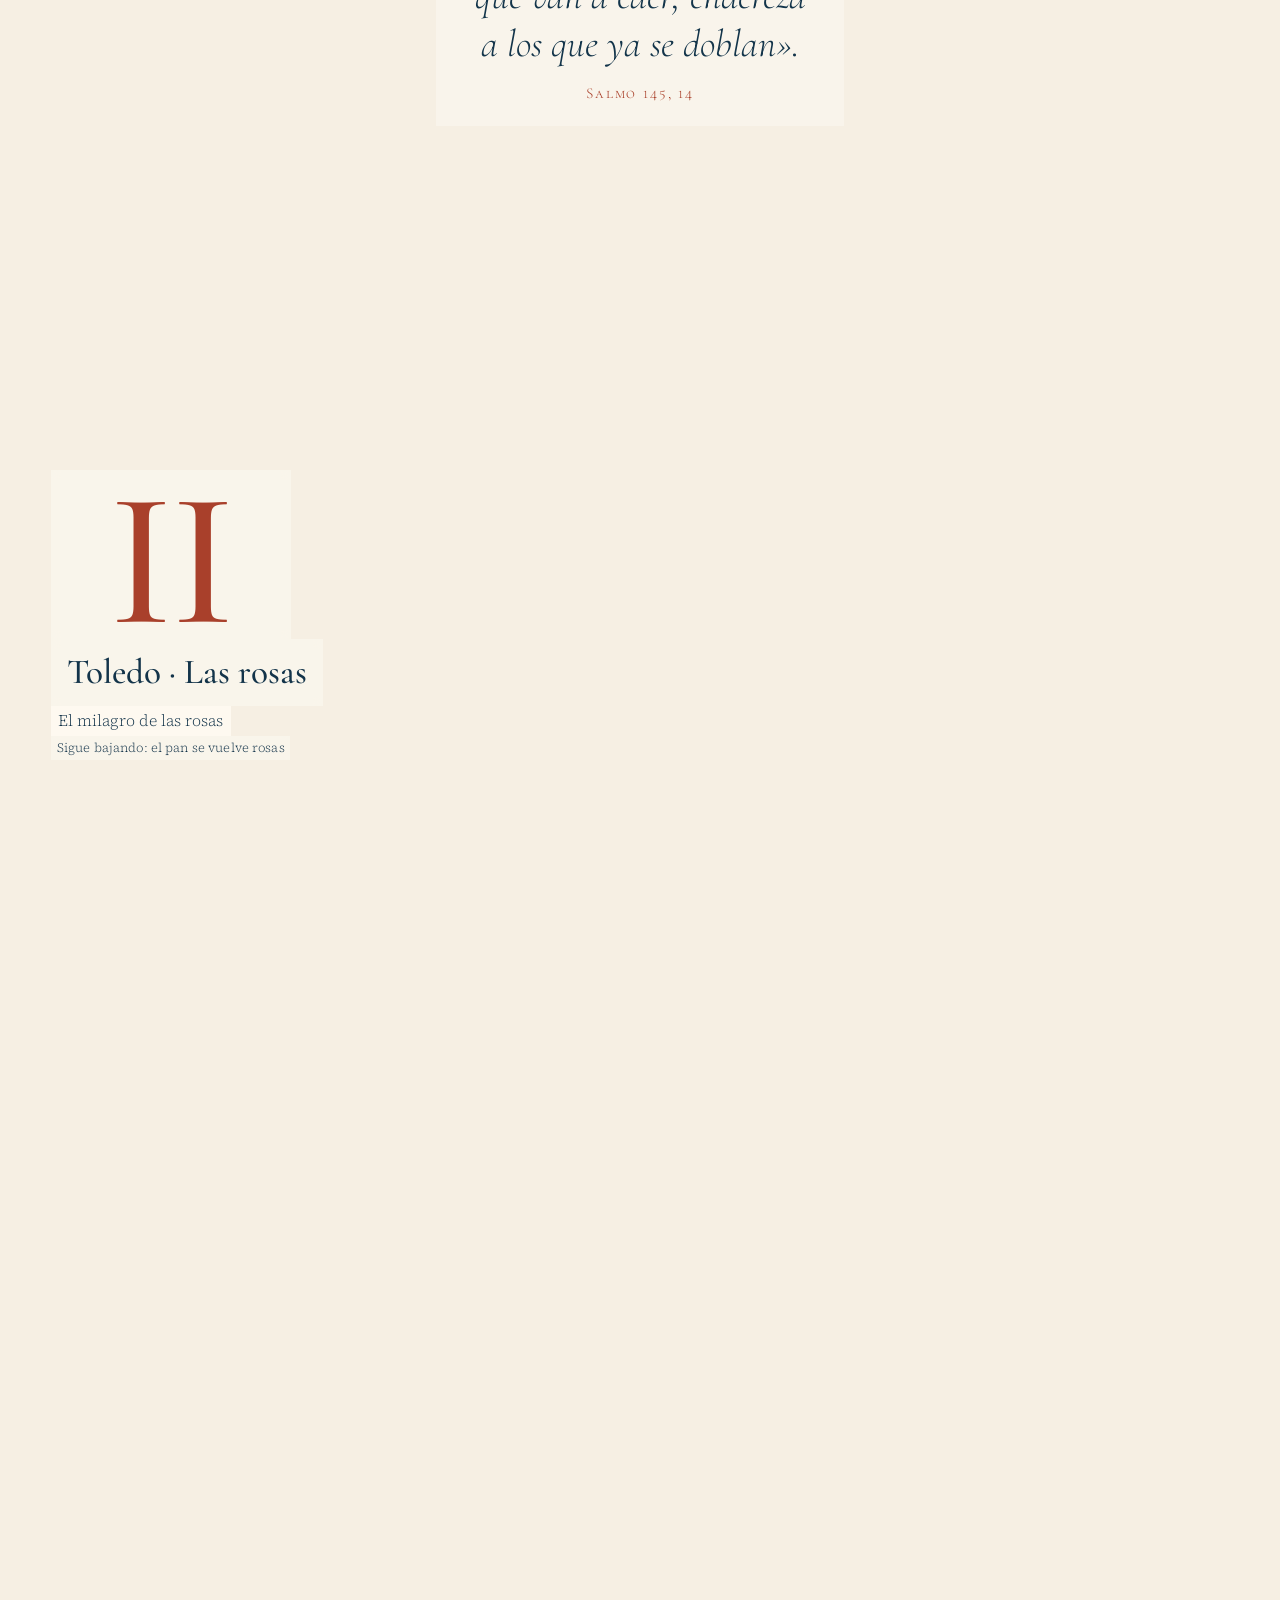
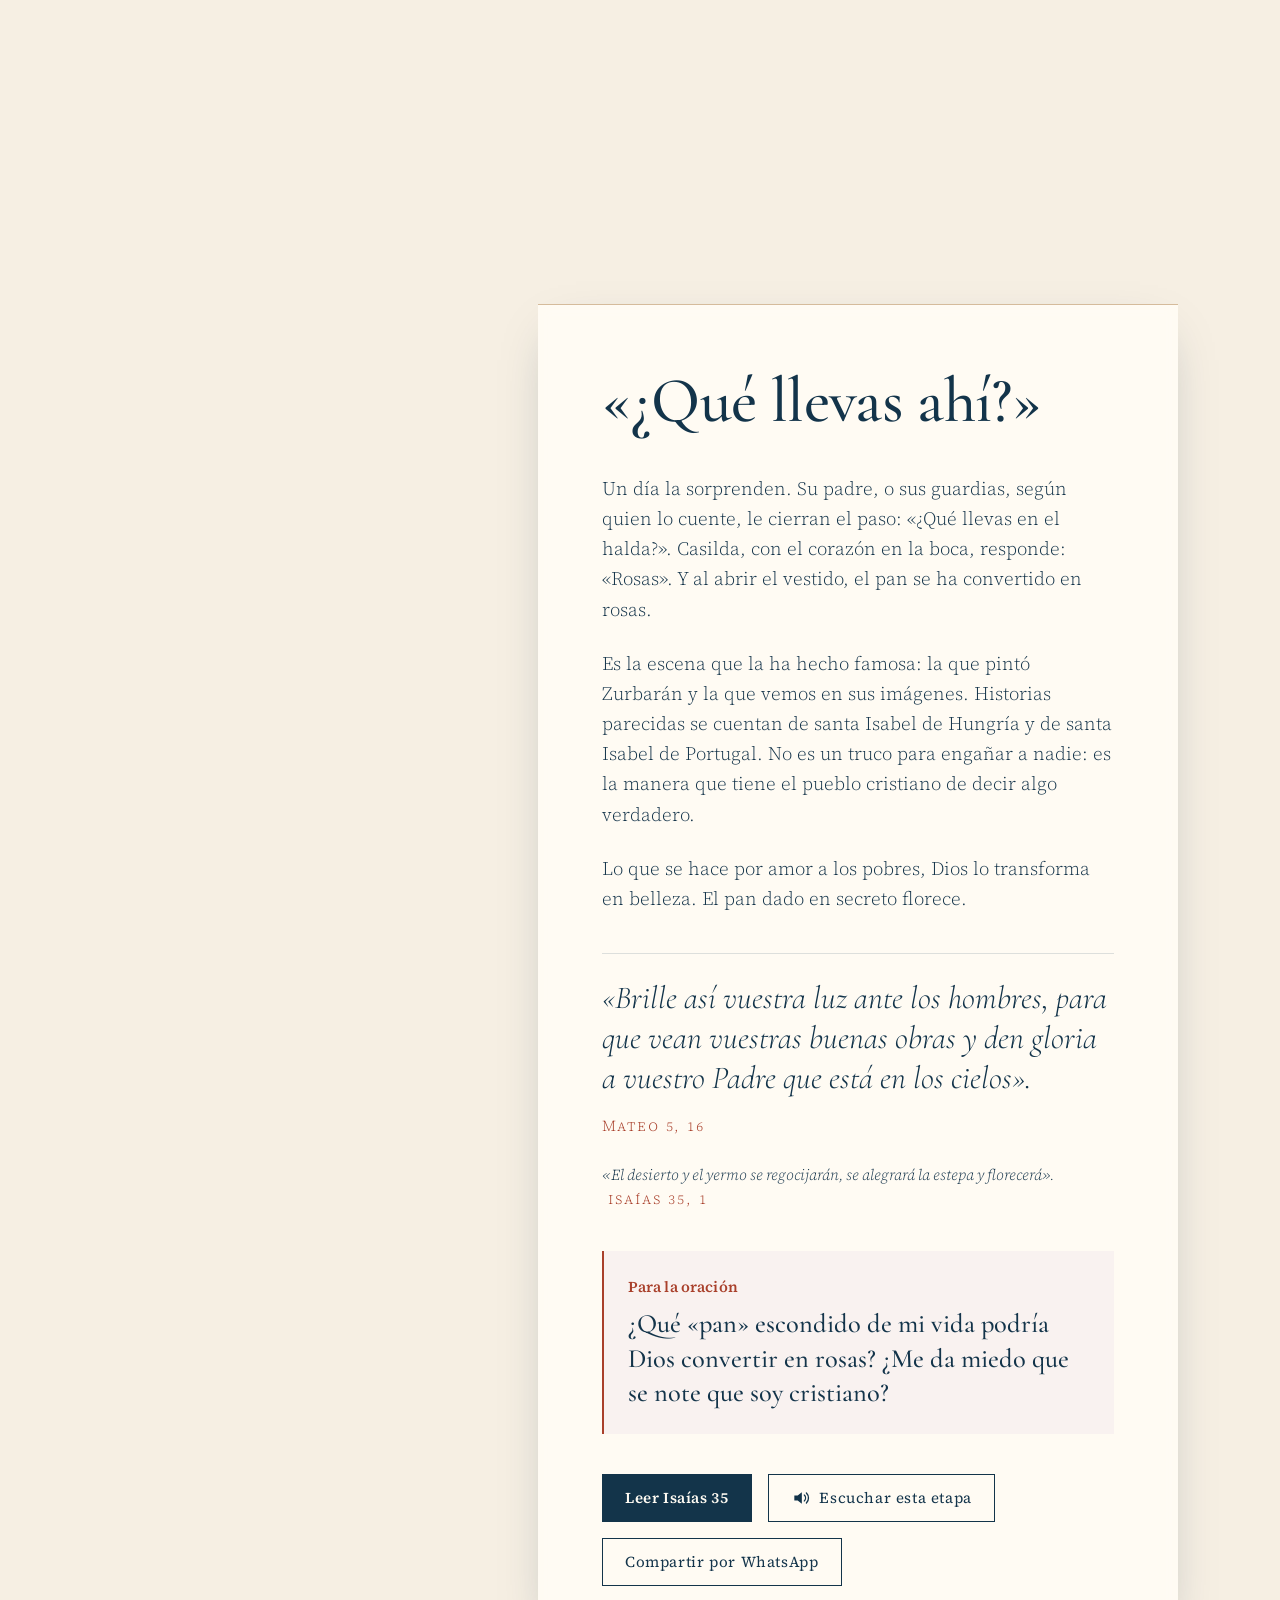
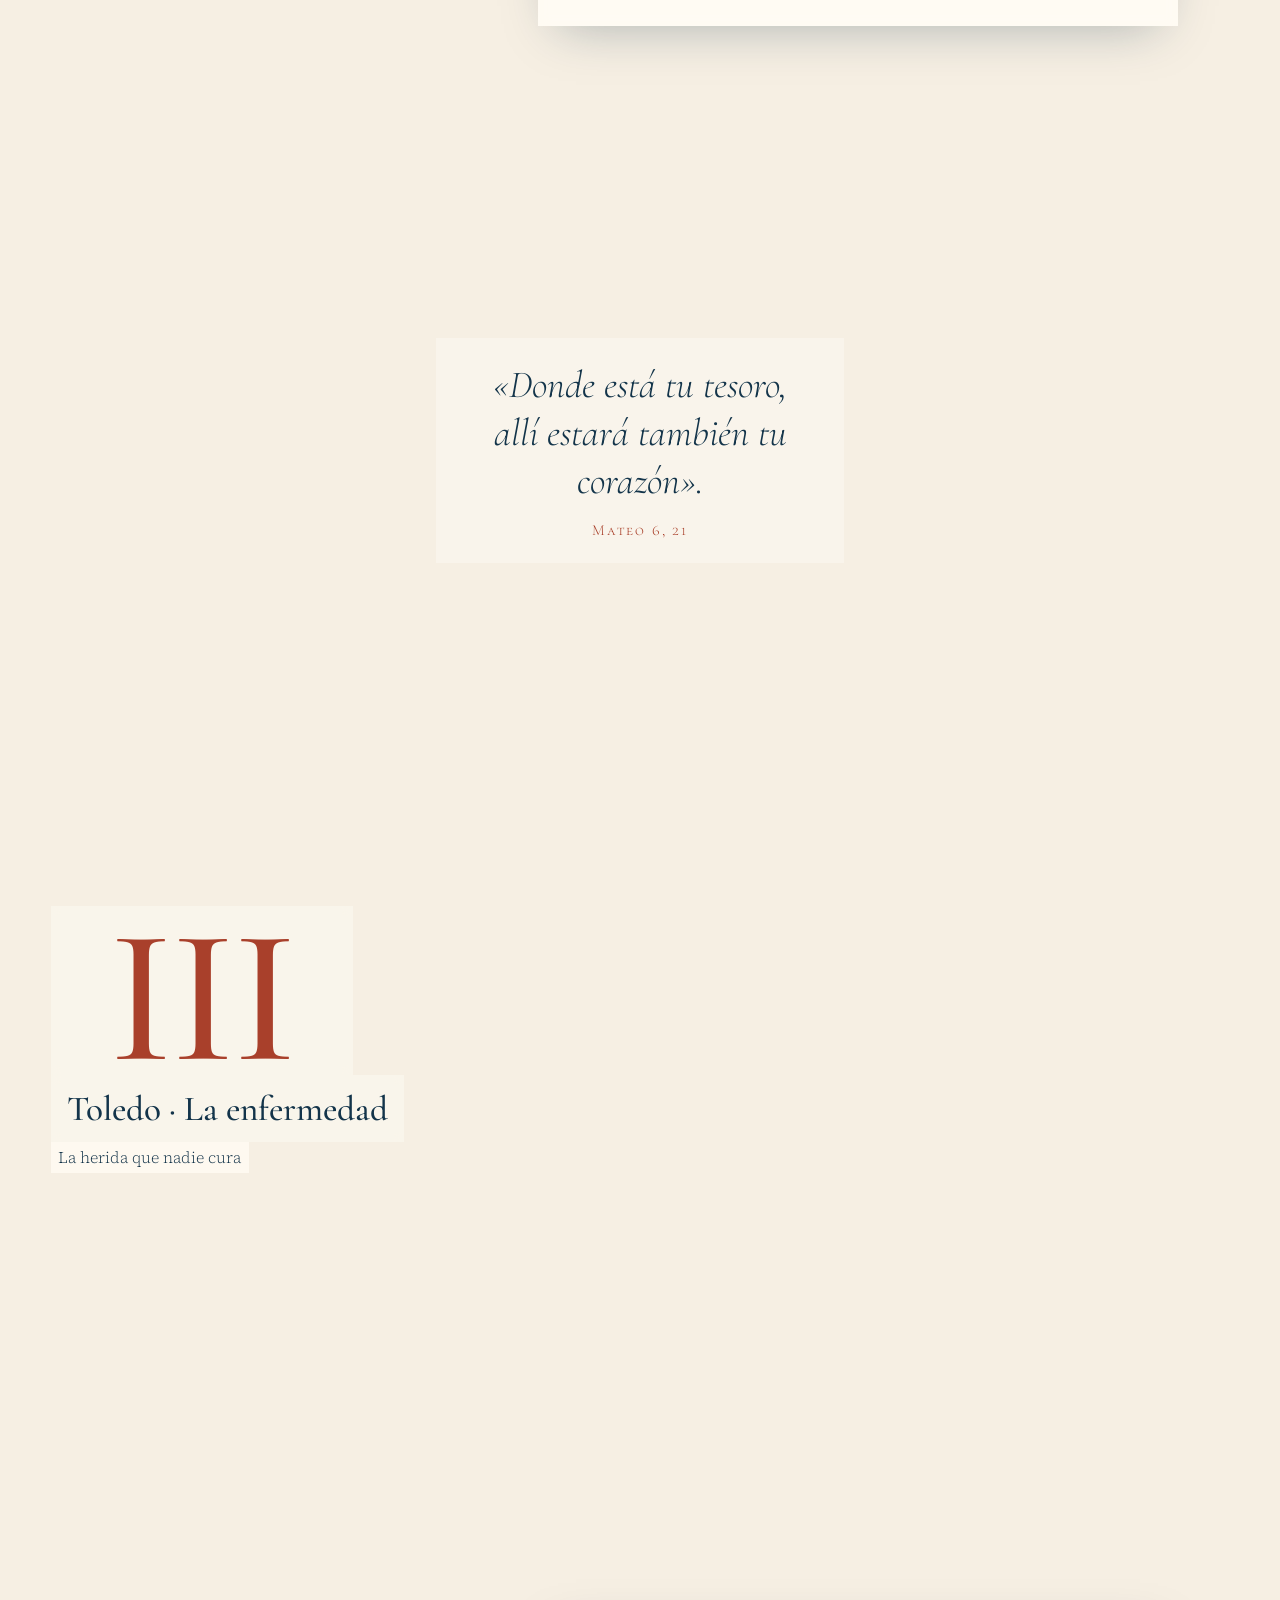
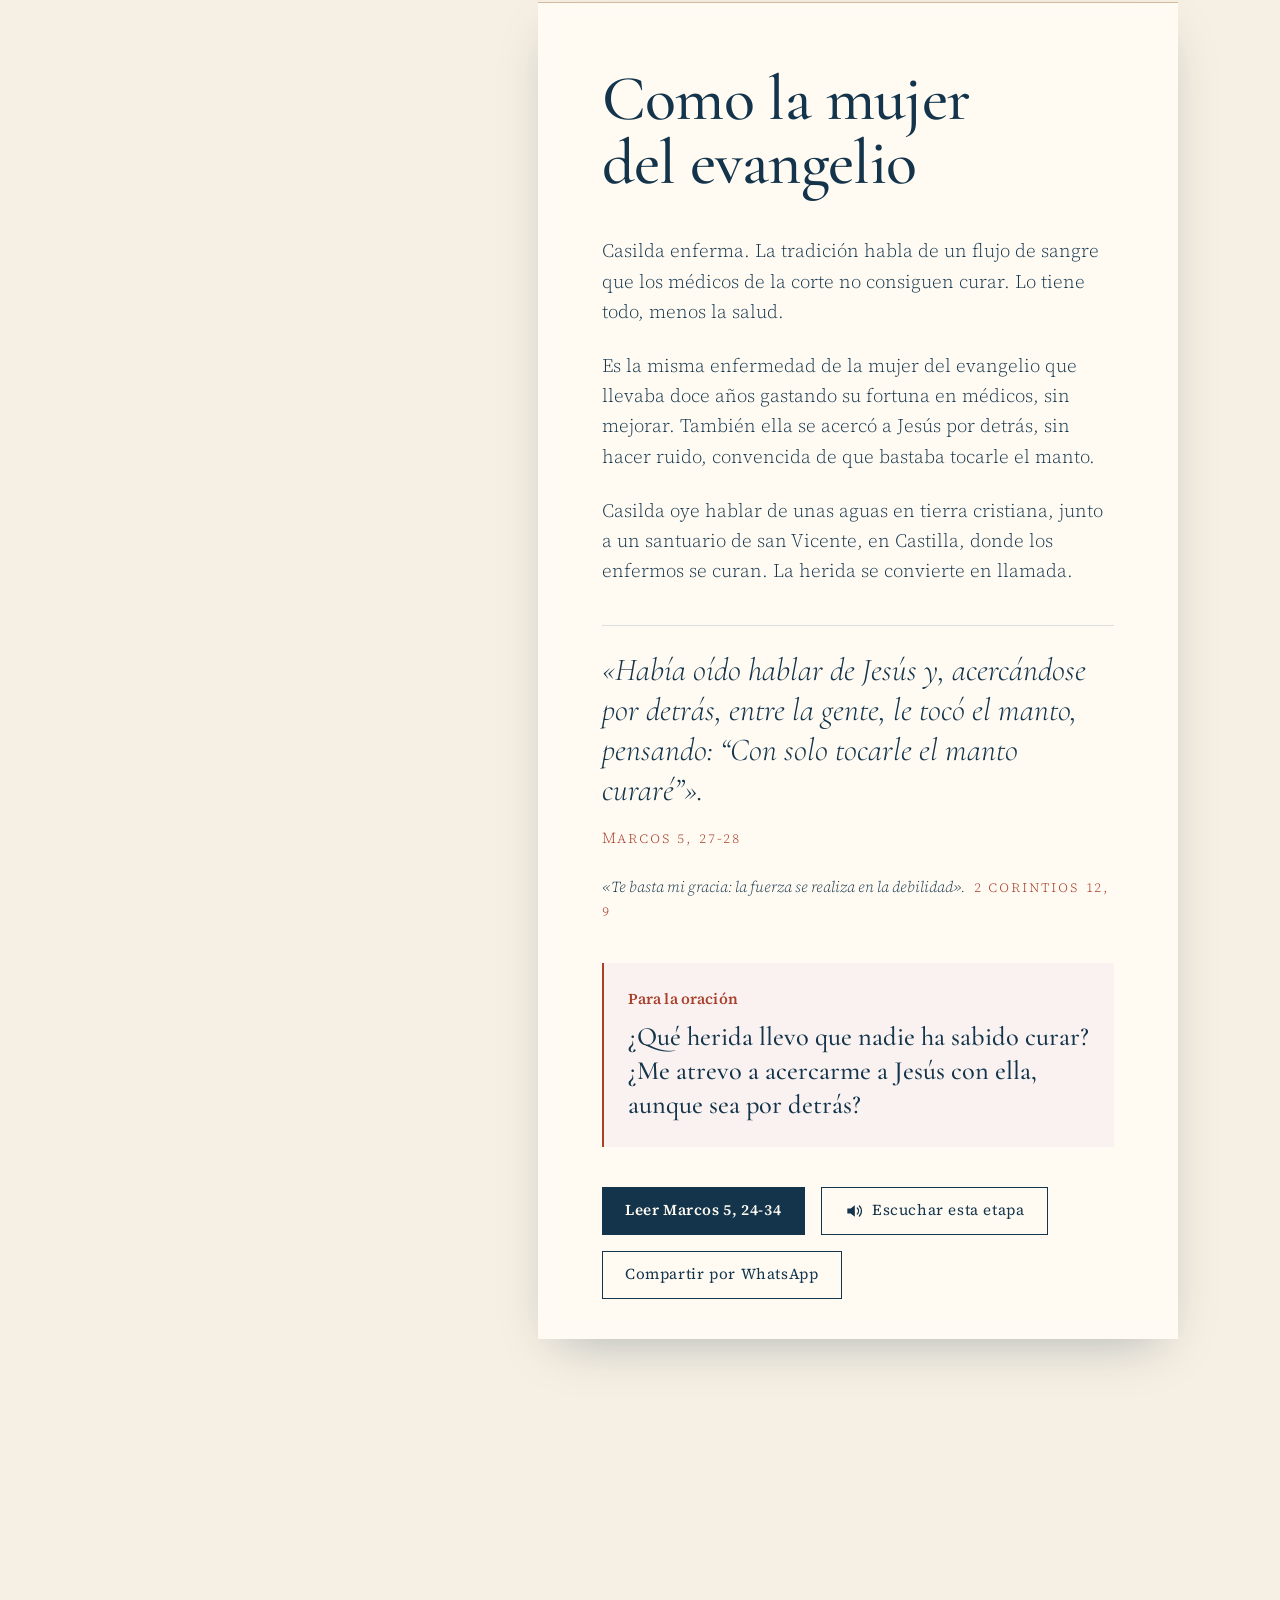
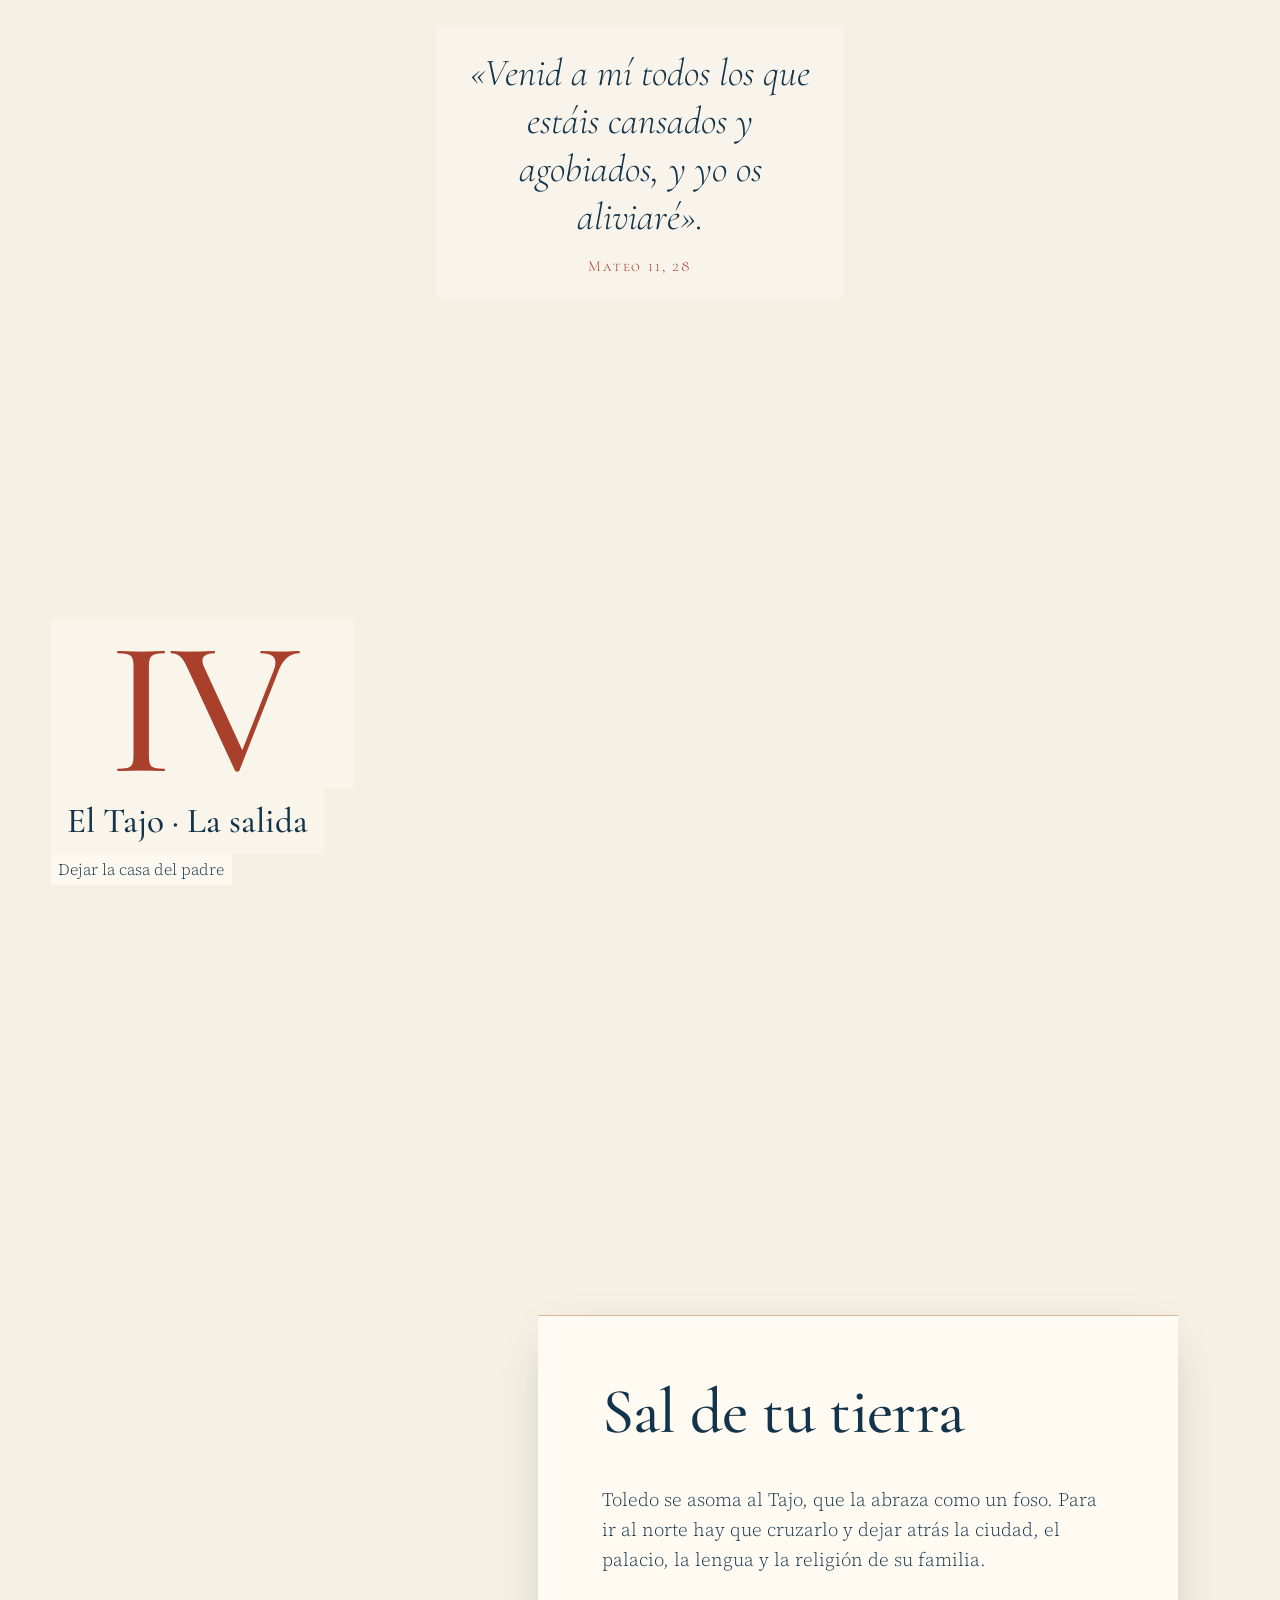
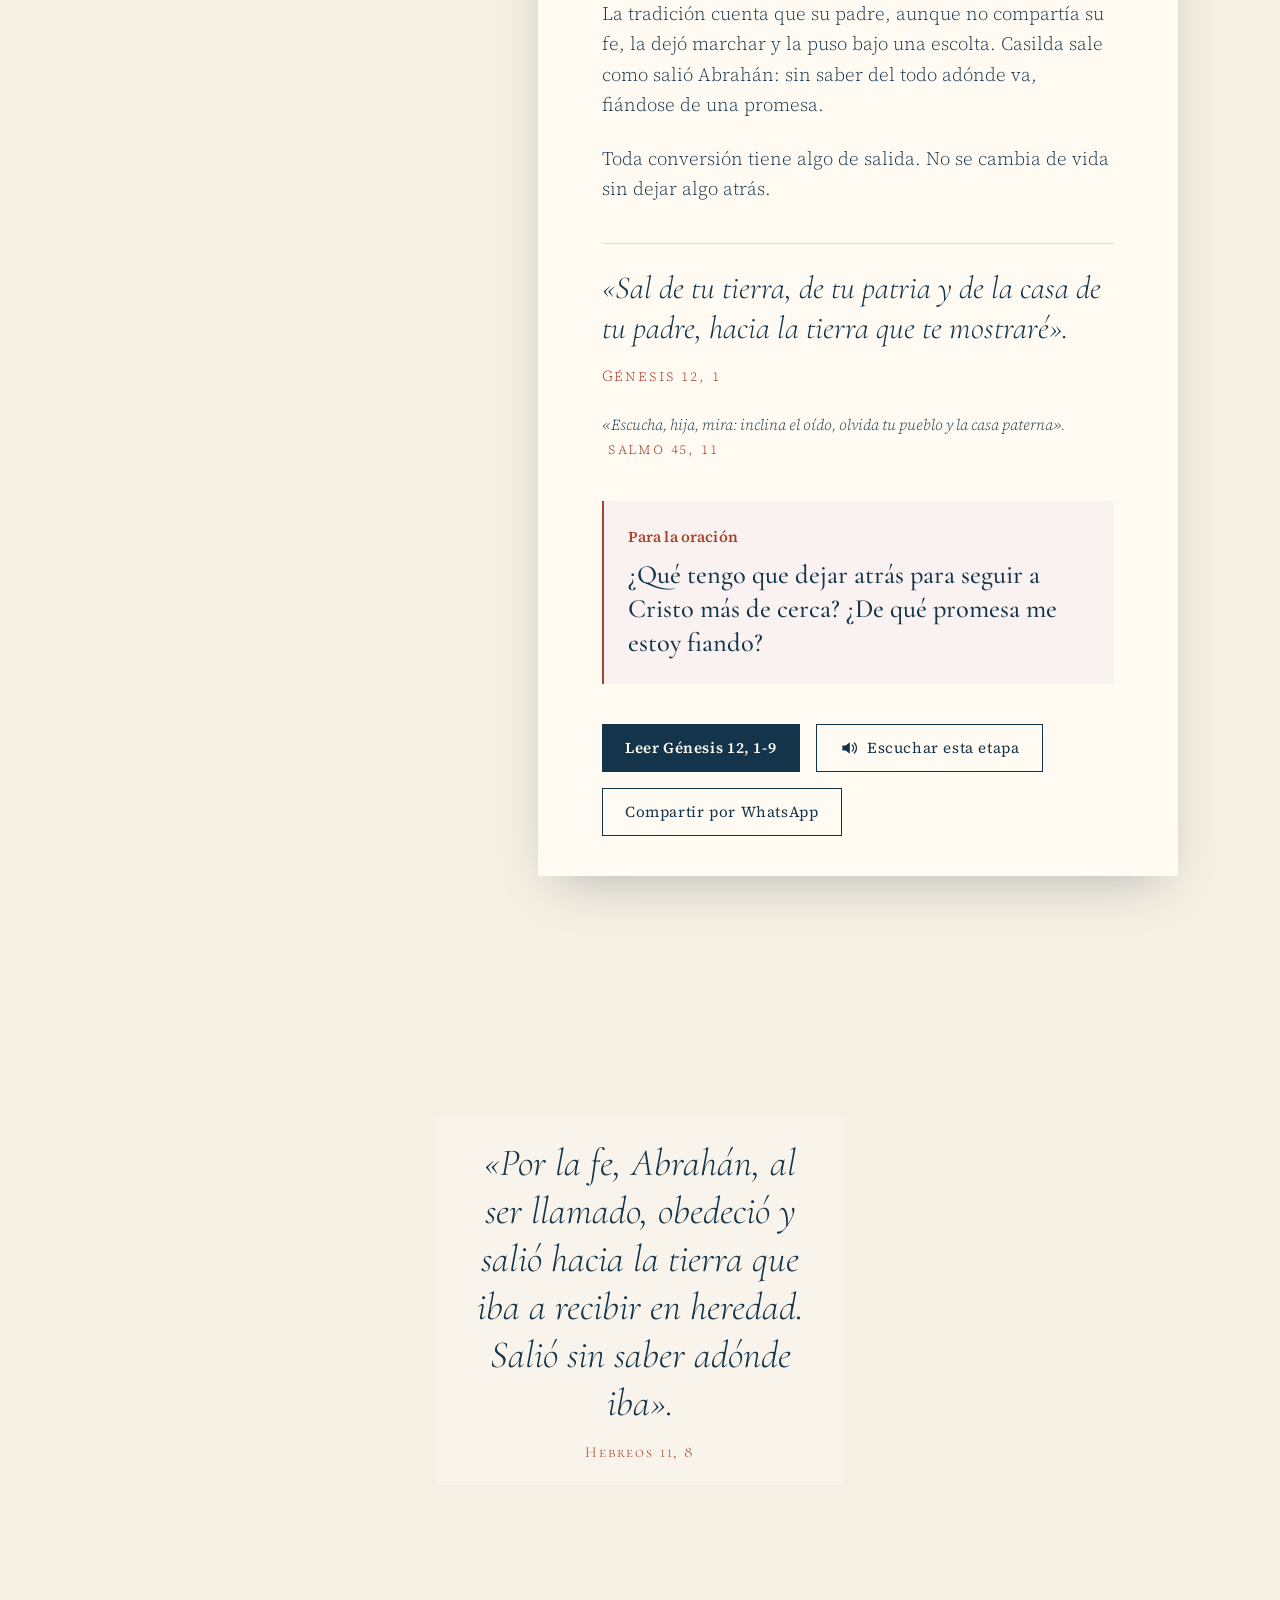
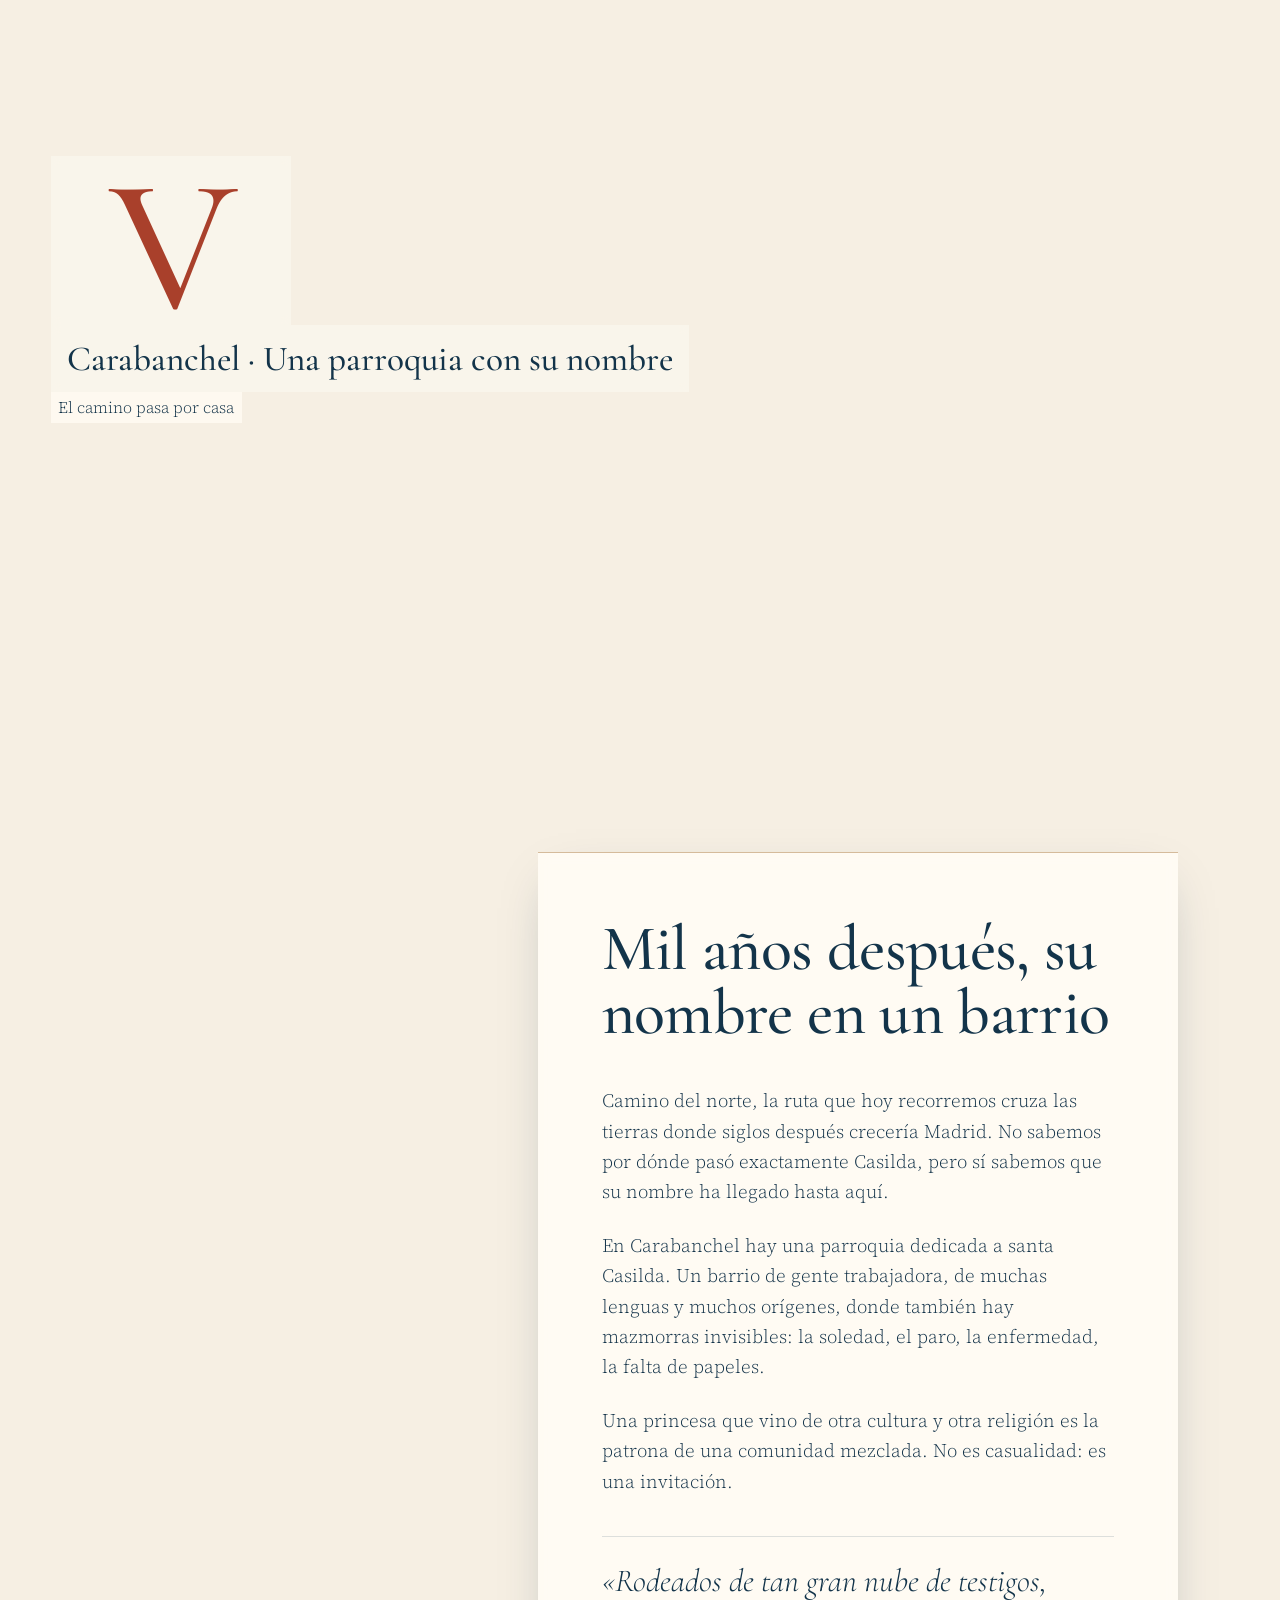
==== commit ec643c10: "Add files via upload" ====
--- a/index.html
+++ b/index.html
@@ -97,6 +97,7 @@
       <p class="etapa__tema">La caridad escondida</p>
     </div>
     <article class="panel">
+      <figure class="acuarela acuarela--etapa"><img src="img/etapas/etapa-1.jpg" width="1600" height="900" alt="Acuarela: Toledo · El palacio" loading="lazy" decoding="async" onerror="this.parentNode.remove()"></figure>
       <h2 class="panel__title">Una princesa que baja a las mazmorras</h2>
       <p>Toledo, siglo XI. La ciudad es la capital de un reino musulmán, una taifa. Según la tradición, Casilda es hija del rey, criada entre jardines, sedas y criados. Lo tiene todo.</p>
       <p>Pero debajo del palacio hay otra ciudad: las mazmorras donde se consumen los cautivos cristianos. Casilda no puede olvidarlos. Baja a escondidas y les lleva pan en el halda de su vestido.</p>
@@ -129,6 +130,7 @@
       <p class="etapa__hint">Sigue bajando: el pan se vuelve rosas</p>
     </div>
     <article class="panel">
+      <figure class="acuarela acuarela--etapa"><img src="img/etapas/etapa-2.jpg" width="1600" height="900" alt="Acuarela: Toledo · Las rosas" loading="lazy" decoding="async" onerror="this.parentNode.remove()"></figure>
       <h2 class="panel__title">«¿Qué llevas ahí?»</h2>
       <p>Un día la sorprenden. Su padre, o sus guardias, según quien lo cuente, le cierran el paso: «¿Qué llevas en el halda?». Casilda, con el corazón en la boca, responde: «Rosas». Y al abrir el vestido, el pan se ha convertido en rosas.</p>
       <p>Es la escena que la ha hecho famosa: la que pintó Zurbarán y la que vemos en sus imágenes. Historias parecidas se cuentan de santa Isabel de Hungría y de santa Isabel de Portugal. No es un truco para engañar a nadie: es la manera que tiene el pueblo cristiano de decir algo verdadero.</p>
@@ -160,6 +162,7 @@
       <p class="etapa__tema">La herida que nadie cura</p>
     </div>
     <article class="panel">
+      <figure class="acuarela acuarela--etapa"><img src="img/etapas/etapa-3.jpg" width="1600" height="900" alt="Acuarela: Toledo · La enfermedad" loading="lazy" decoding="async" onerror="this.parentNode.remove()"></figure>
       <h2 class="panel__title">Como la mujer del evangelio</h2>
       <p>Casilda enferma. La tradición habla de un flujo de sangre que los médicos de la corte no consiguen curar. Lo tiene todo, menos la salud.</p>
       <p>Es la misma enfermedad de la mujer del evangelio que llevaba doce años gastando su fortuna en médicos, sin mejorar. También ella se acercó a Jesús por detrás, sin hacer ruido, convencida de que bastaba tocarle el manto.</p>
@@ -191,6 +194,7 @@
       <p class="etapa__tema">Dejar la casa del padre</p>
     </div>
     <article class="panel">
+      <figure class="acuarela acuarela--etapa"><img src="img/etapas/etapa-4.jpg" width="1600" height="900" alt="Acuarela: El Tajo · La salida" loading="lazy" decoding="async" onerror="this.parentNode.remove()"></figure>
       <h2 class="panel__title">Sal de tu tierra</h2>
       <p>Toledo se asoma al Tajo, que la abraza como un foso. Para ir al norte hay que cruzarlo y dejar atrás la ciudad, el palacio, la lengua y la religión de su familia.</p>
       <p>La tradición cuenta que su padre, aunque no compartía su fe, la dejó marchar y la puso bajo una escolta. Casilda sale como salió Abrahán: sin saber del todo adónde va, fiándose de una promesa.</p>
@@ -222,6 +226,7 @@
       <p class="etapa__tema">El camino pasa por casa</p>
     </div>
     <article class="panel">
+      <figure class="acuarela acuarela--etapa"><img src="img/etapas/etapa-5.jpg" width="1600" height="900" alt="Acuarela: Carabanchel · Una parroquia con su nombre" loading="lazy" decoding="async" onerror="this.parentNode.remove()"></figure>
       <h2 class="panel__title">Mil años después, su nombre en un barrio</h2>
       <p>Camino del norte, la ruta que hoy recorremos cruza las tierras donde siglos después crecería Madrid. No sabemos por dónde pasó exactamente Casilda, pero sí sabemos que su nombre ha llegado hasta aquí.</p>
       <p>En Carabanchel hay una parroquia dedicada a santa Casilda. Un barrio de gente trabajadora, de muchas lenguas y muchos orígenes, donde también hay mazmorras invisibles: la soledad, el paro, la enfermedad, la falta de papeles.</p>
@@ -253,6 +258,7 @@
       <p class="etapa__tema">Cruzar la sierra</p>
     </div>
     <article class="panel">
+      <figure class="acuarela acuarela--etapa"><img src="img/etapas/etapa-6.jpg" width="1600" height="900" alt="Acuarela: Somosierra · El puerto" loading="lazy" decoding="async" onerror="this.parentNode.remove()"></figure>
       <h2 class="panel__title">Levanto mis ojos a los montes</h2>
       <p>Entre Toledo y Castilla se levanta una muralla de granito: la sierra. En tiempos de Casilda era casi una frontera entre dos mundos. Cruzarla por el puerto, con frío y cansancio, era una prueba.</p>
       <p>Todo camino de fe tiene su puerto de montaña: un tramo en el que las fuerzas no llegan y la meta todavía no se ve. Es el momento de mirar más alto.</p>
@@ -284,6 +290,7 @@
       <p class="etapa__tema">Revestida de Cristo</p>
     </div>
     <article class="panel">
+      <figure class="acuarela acuarela--etapa"><img src="img/etapas/etapa-7.jpg" width="1600" height="900" alt="Acuarela: Burgos · El bautismo" loading="lazy" decoding="async" onerror="this.parentNode.remove()"></figure>
       <h2 class="panel__title">Una hija nueva</h2>
       <p>Según la tradición, al llegar a Castilla Casilda pidió el bautismo, y lo recibió en Burgos. La princesa de Toledo se convierte en hija de Dios.</p>
       <p>Lo que había empezado en las mazmorras, escuchando a los cautivos, llega a su plenitud: ya no lleva a Cristo a escondidas en el halda, sino que se reviste de él.</p>
@@ -316,6 +323,7 @@
       <p class="etapa__hint">Sigue bajando: las aguas brillan</p>
     </div>
     <article class="panel">
+      <figure class="acuarela acuarela--etapa"><img src="img/etapas/etapa-8.jpg" width="1600" height="900" alt="Acuarela: Los lagos de San Vicente" loading="lazy" decoding="async" onerror="this.parentNode.remove()"></figure>
       <h2 class="panel__title">Hija, tu fe te ha salvado</h2>
       <p>Al pie de una peña, en La Bureba, cerca de Briviesca, brotan unas aguas junto a un antiguo santuario de san Vicente: los lagos o pozos que todavía hoy se visitan. Allí se baña Casilda, y allí queda curada.</p>
       <p>El agua que cura después del agua que salva: primero el bautismo, después la salud. Dios no se olvida del cuerpo.</p>
@@ -347,6 +355,7 @@
       <p class="etapa__tema">La vida escondida</p>
     </div>
     <article class="panel">
+      <figure class="acuarela acuarela--etapa"><img src="img/etapas/etapa-9.jpg" width="1600" height="900" alt="Acuarela: La ermita" loading="lazy" decoding="async" onerror="this.parentNode.remove()"></figure>
       <h2 class="panel__title">Una princesa que se queda</h2>
       <p>Curada, Casilda podría volver a Toledo. No vuelve. Se queda junto a las aguas, en la peña, y consagra a Dios su vida en una ermita, entre la oración y la penitencia.</p>
       <p>La tradición dice que vivió allí hasta muy anciana y que allí fue enterrada. La que lo tuvo todo eligió lo único necesario.</p>
@@ -378,6 +387,7 @@
       <p class="etapa__tema">Un pueblo que camina</p>
     </div>
     <article class="panel">
+      <figure class="acuarela acuarela--etapa"><img src="img/etapas/etapa-10.jpg" width="1600" height="900" alt="Acuarela: Briviesca · La romería" loading="lazy" decoding="async" onerror="this.parentNode.remove()"></figure>
       <h2 class="panel__title">¡Vamos a la casa del Señor!</h2>
       <p>Briviesca, capital de La Bureba, tiene a santa Casilda como patrona de la comarca. En su fiesta, en torno al 9 de mayo, la procesión sale de la iglesia de San Martín y sube a pie unos nueve kilómetros hasta el santuario.</p>
       <p>Después llegan la misa, la comida en el campo, las rosquillas de santa Casilda y el juego de la tabera. La fe se celebra con los pies, con la mesa compartida y con la fiesta.</p>
@@ -409,6 +419,7 @@
       <p class="etapa__tema">El final del camino</p>
     </div>
     <article class="panel">
+      <figure class="acuarela acuarela--etapa"><img src="img/etapas/etapa-11.jpg" width="1600" height="900" alt="Acuarela: El santuario de Santa Casilda" loading="lazy" decoding="async" onerror="this.parentNode.remove()"></figure>
       <h2 class="panel__title">He acabado la carrera</h2>
       <p>Sobre la peña se levanta hoy el santuario, construido sobre la ermita primitiva y reformado a lo largo de los siglos. Allí descansan los restos de la santa, en un sepulcro con su imagen yacente, y desde su mirador se domina toda La Bureba.</p>
       <p>Las paredes, llenas de exvotos y fotografías, cuentan mil historias de enfermos, de madres, de caminantes. La princesa que bajaba a las mazmorras sigue bajando hoy a las heridas de quien se acerca.</p>
--- a/css/style.css
+++ b/css/style.css
@@ -342,3 +342,8 @@
 @media (prefers-reduced-motion:reduce){.panel,.prologo__inner,.tramo p,.final__inner,.peregrinacion__inner,.hero > *,.stage__veil{transition:opacity .15s linear}}
 .etapa__head--sticky .etapa__tema{top:calc(var(--top-h) + var(--space-4) + var(--step-rn)*.85 + 2.6rem)}
 .etapa__head--sticky .etapa__hint{top:calc(var(--top-h) + var(--space-4) + var(--step-rn)*.85 + 4.4rem)}
+/* acuarelas de cada etapa (img/etapas/etapa-N.jpg) */
+.acuarela--etapa{margin:0 0 var(--space-3);overflow:hidden;border-radius:2px}
+.acuarela--etapa img{display:block;width:100%;height:auto;aspect-ratio:16/9;object-fit:cover;transform:scale(1.06);transition:transform 9s linear}
+.panel.is-visto .acuarela--etapa img{transform:scale(1)}
+@media (prefers-reduced-motion:reduce){.acuarela--etapa img{transform:none;transition:none}}
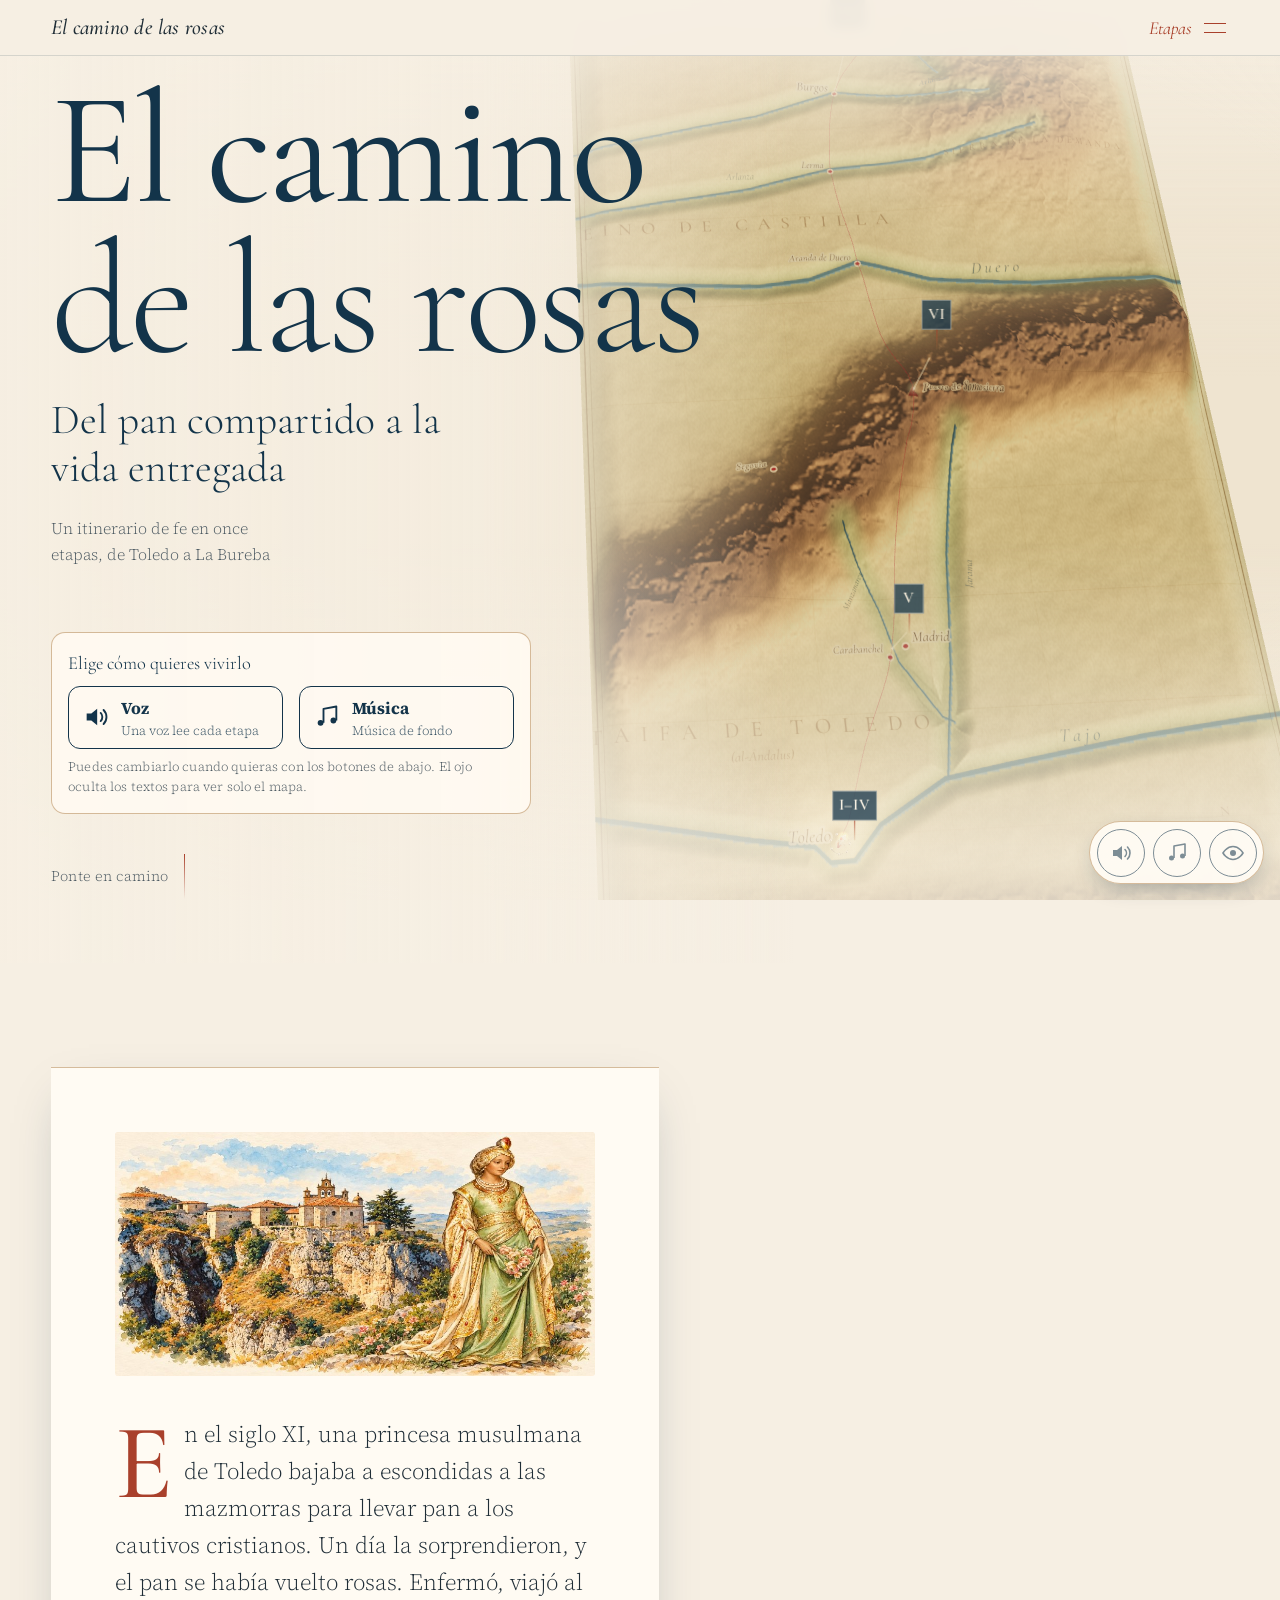
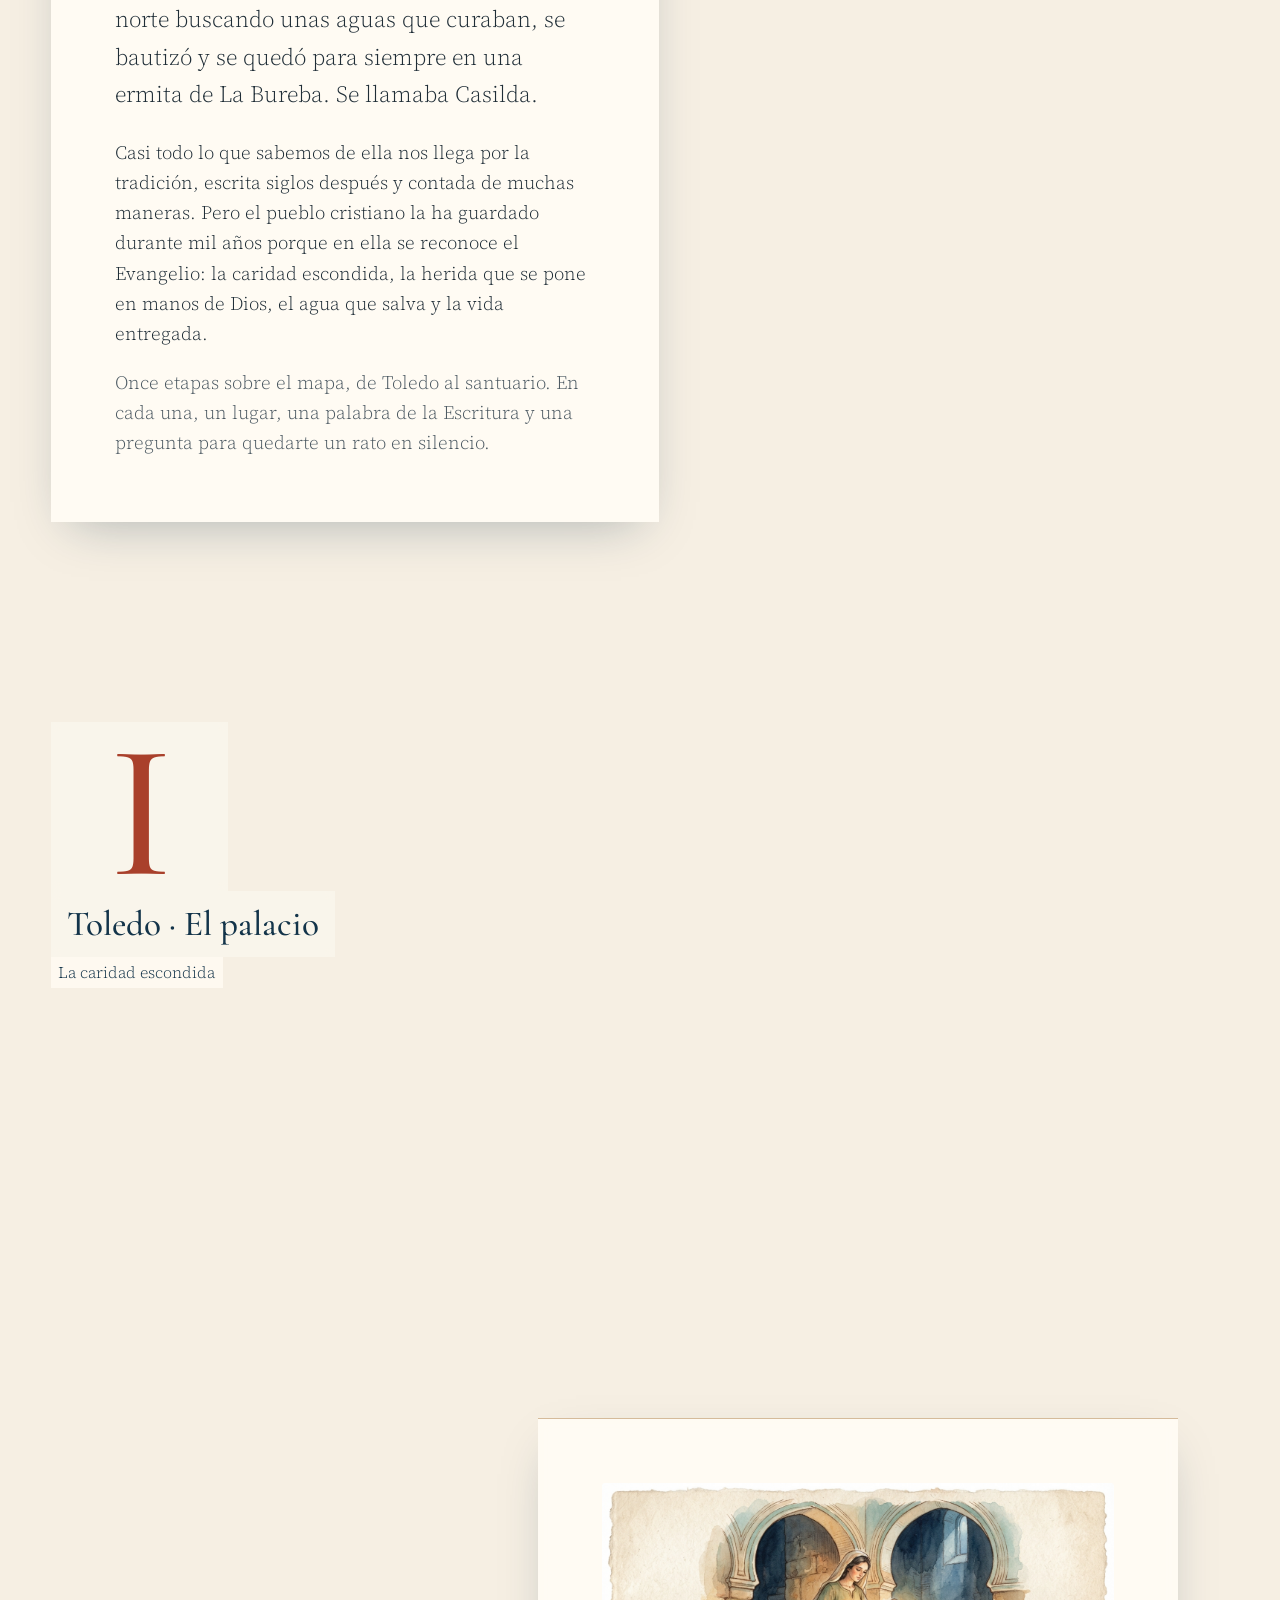
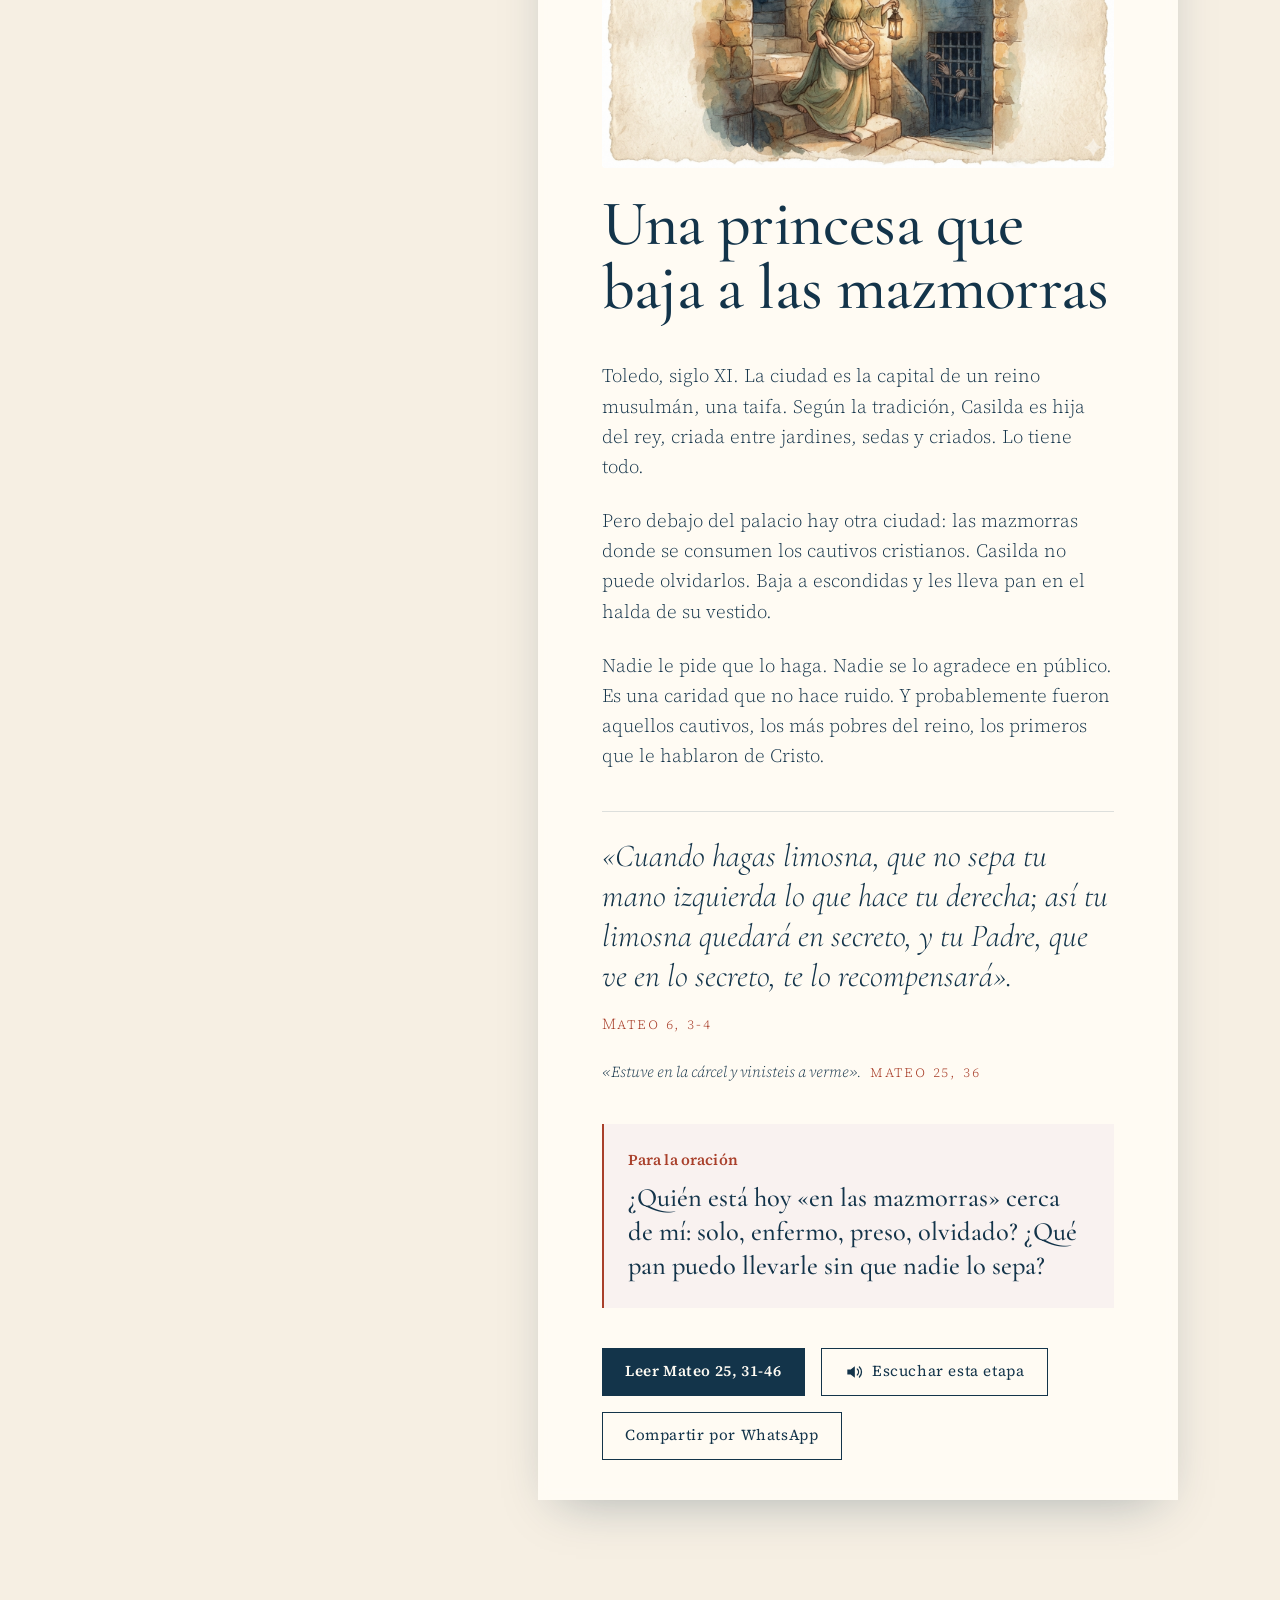
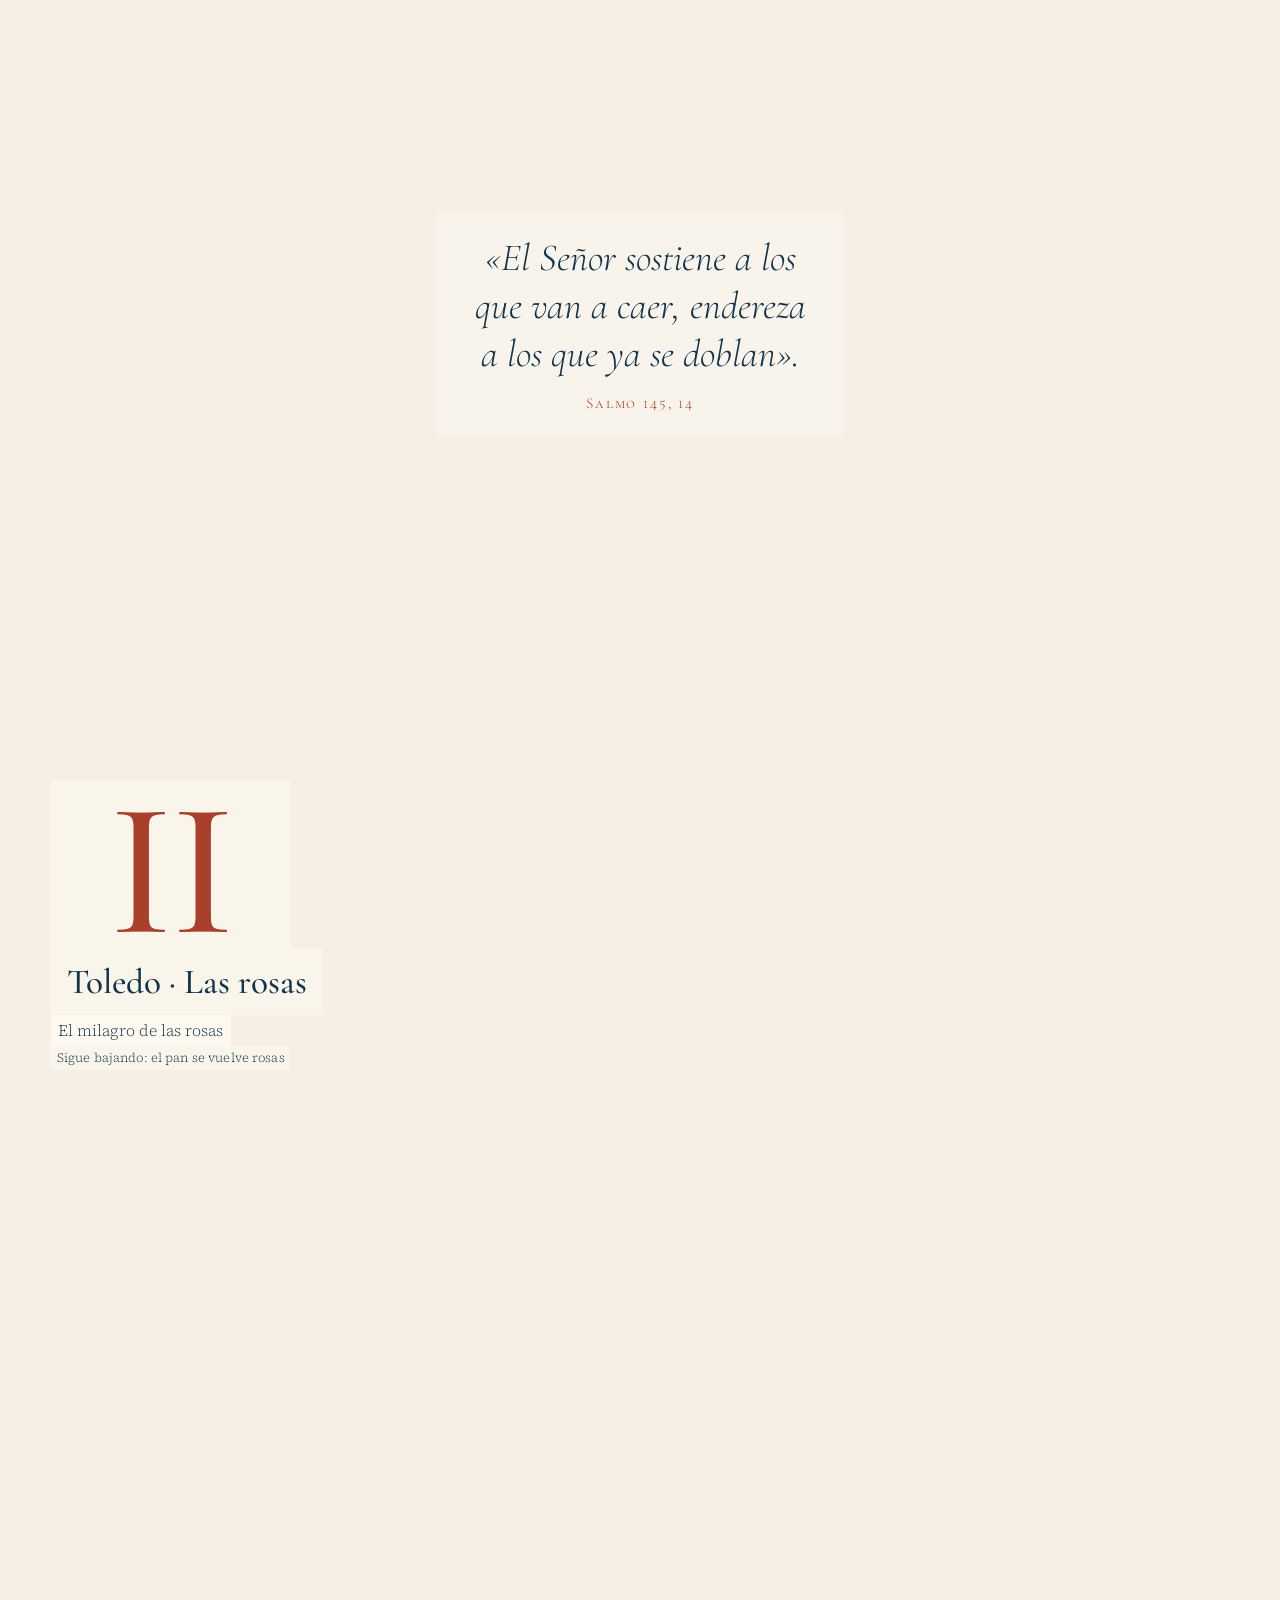
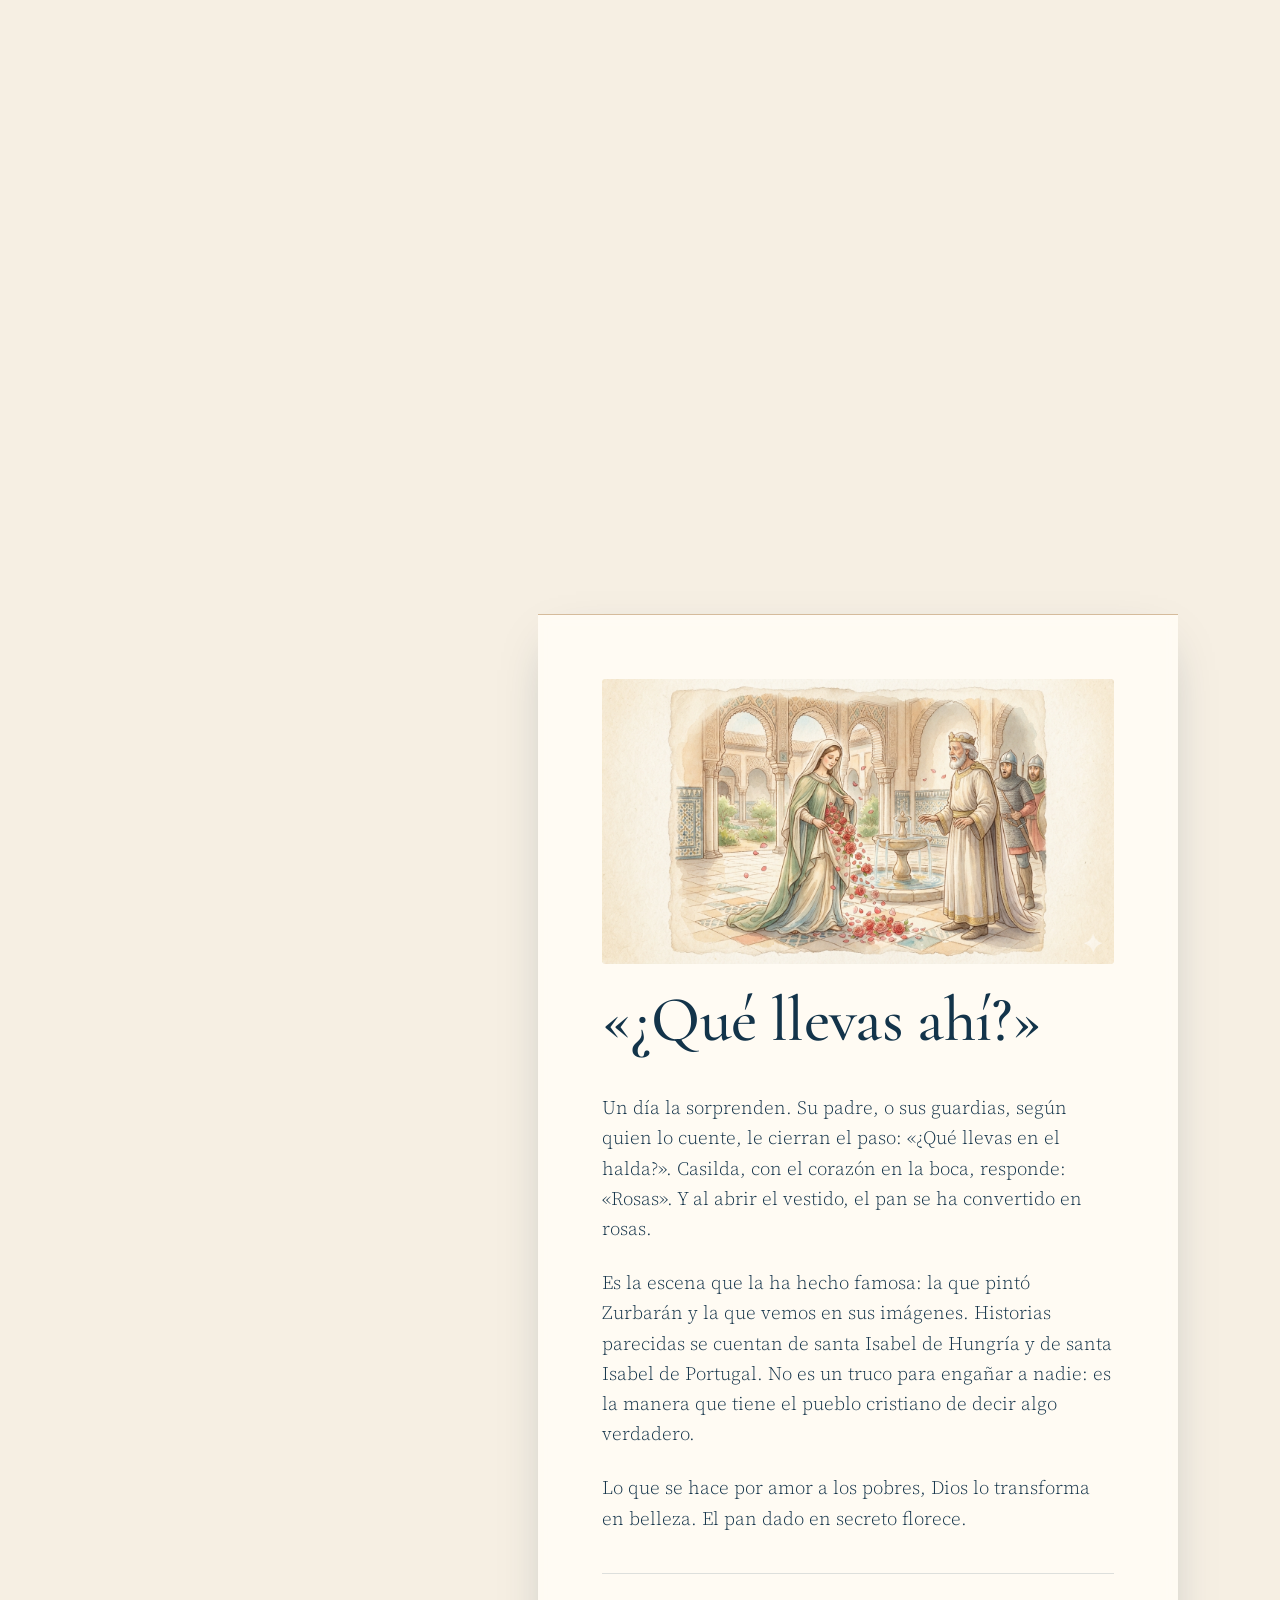
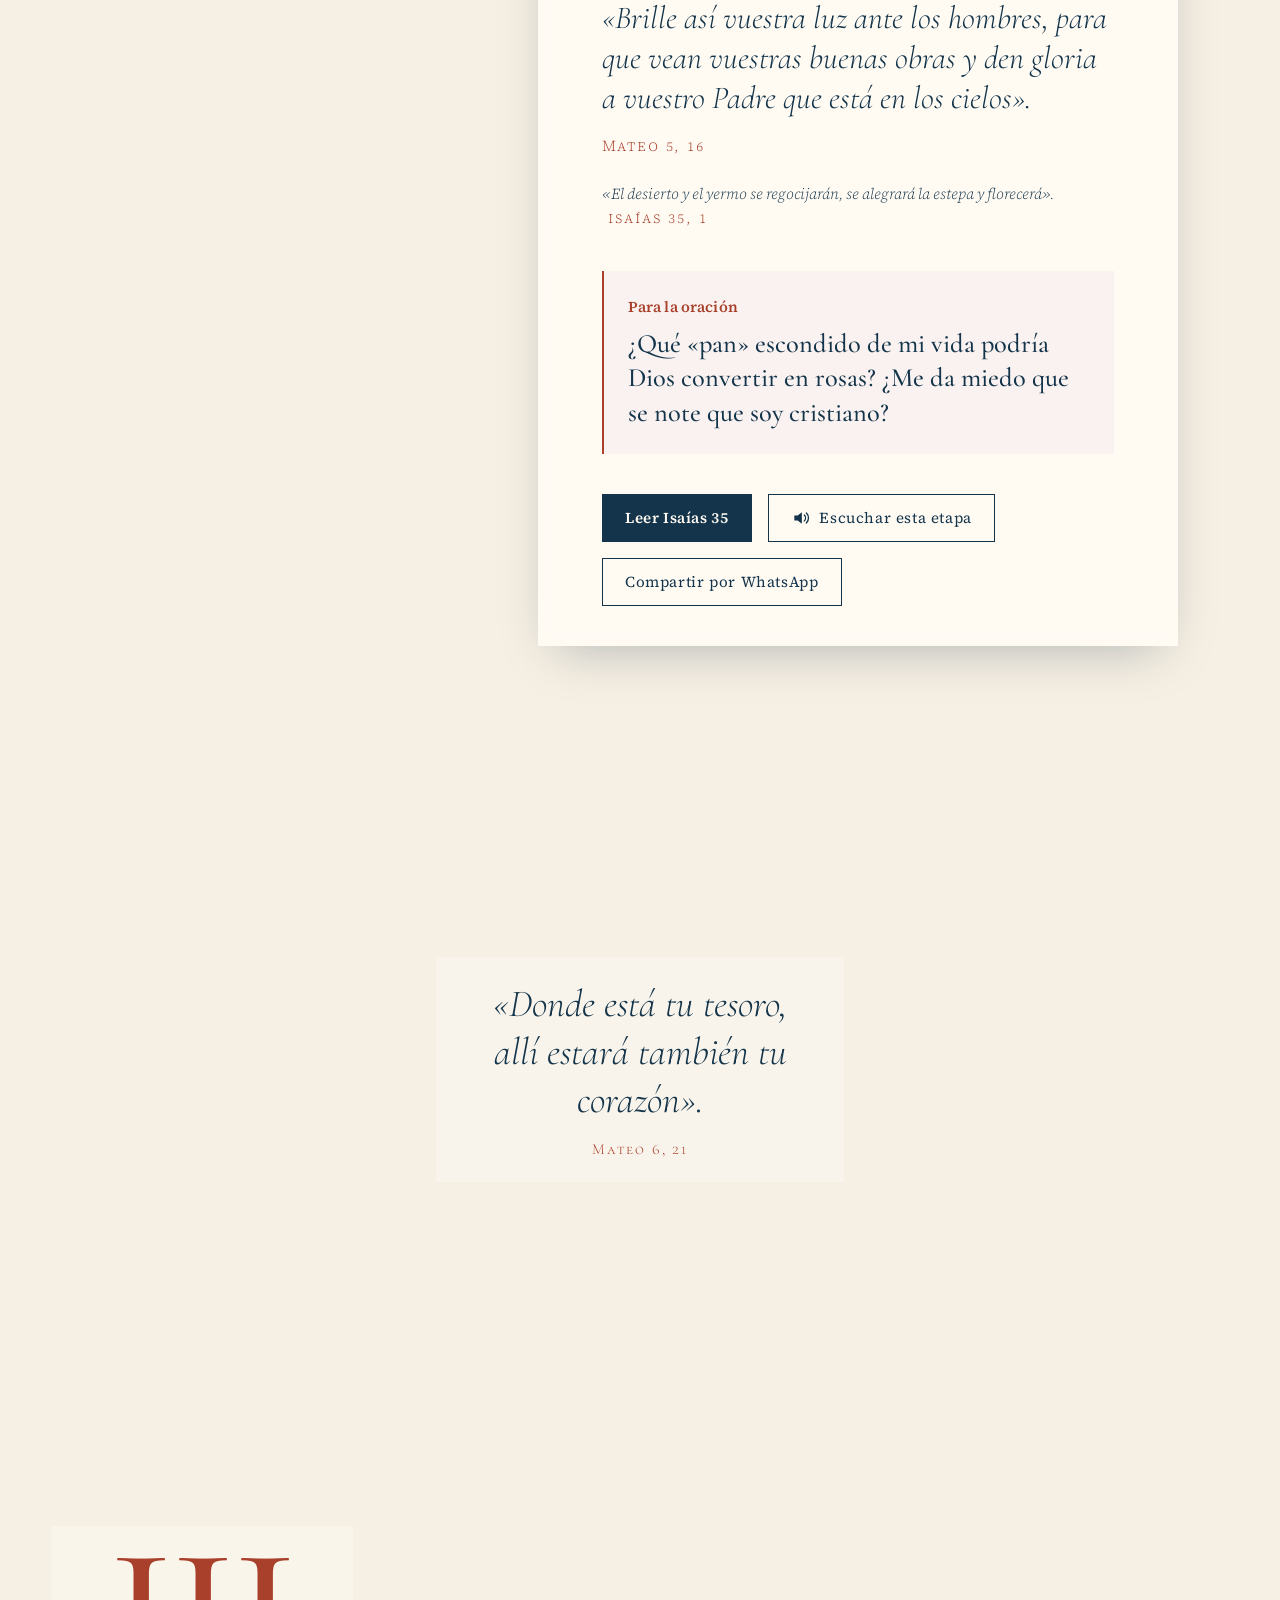
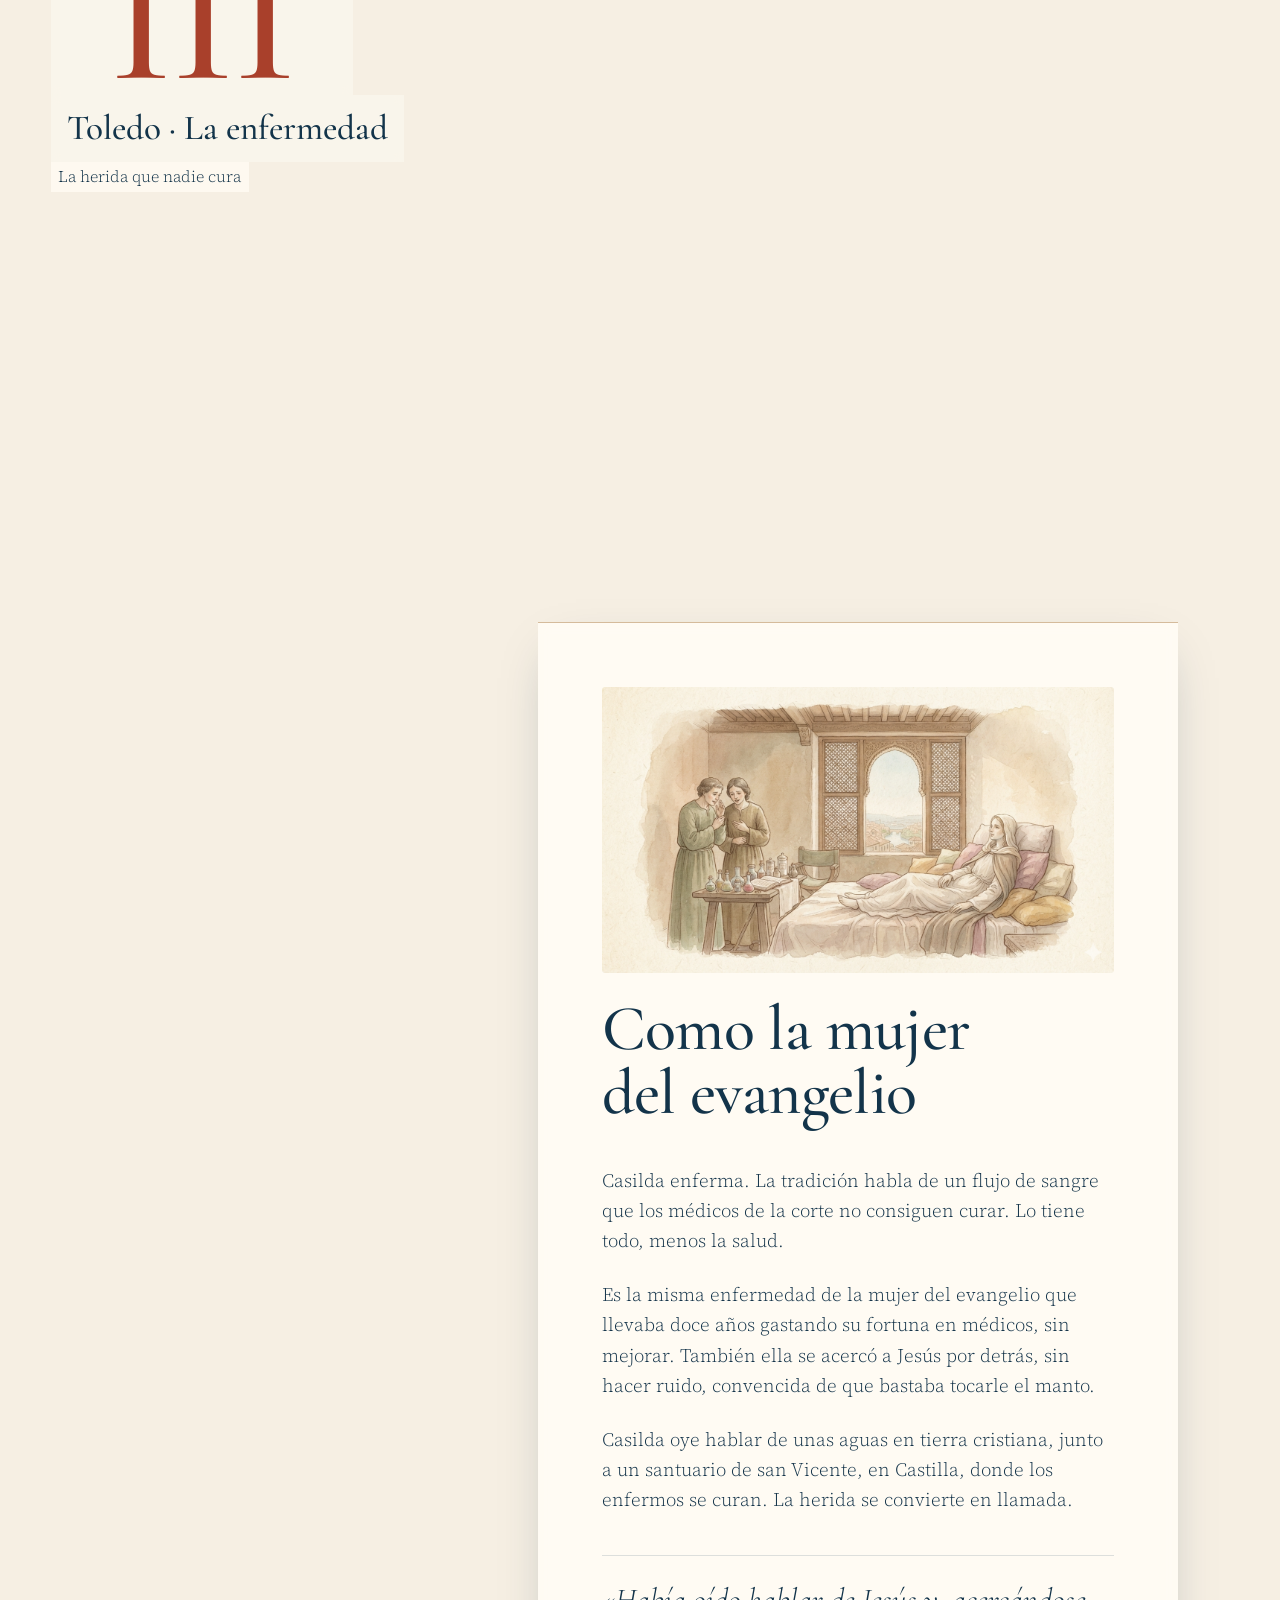
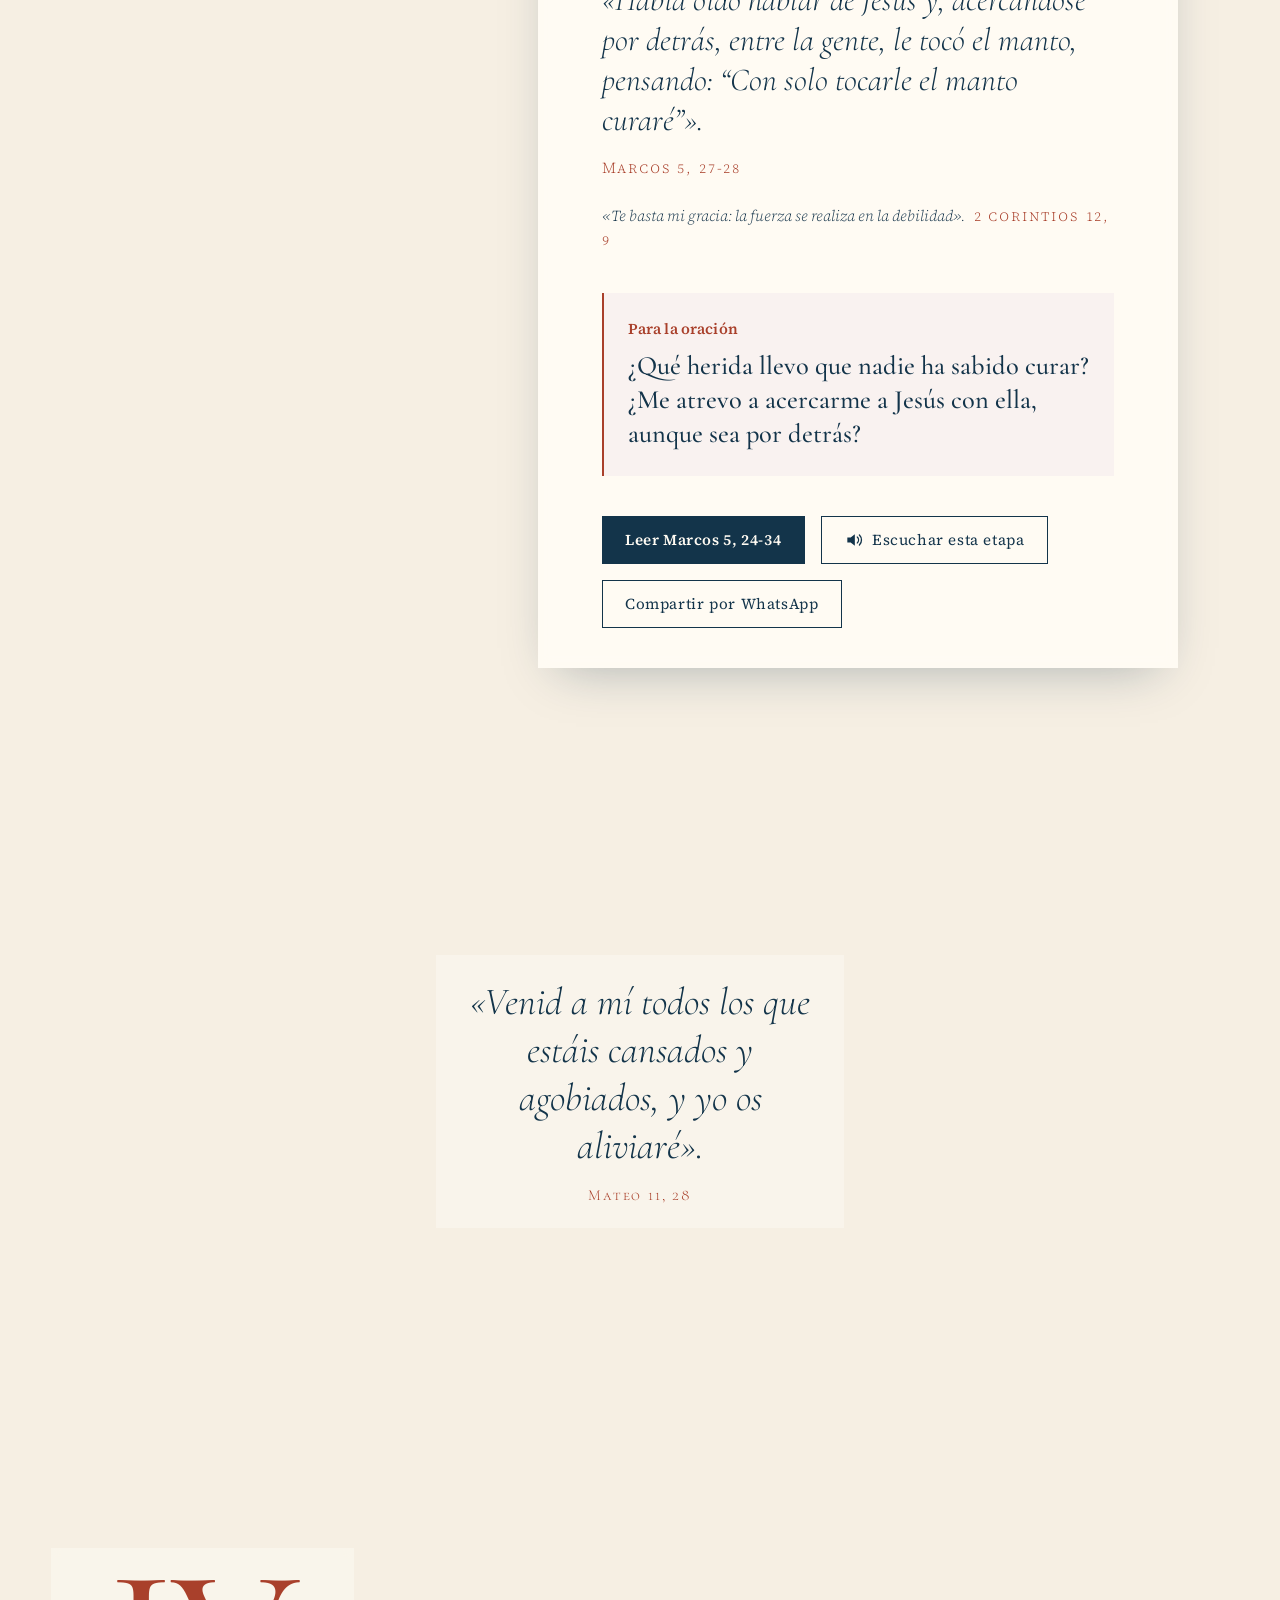
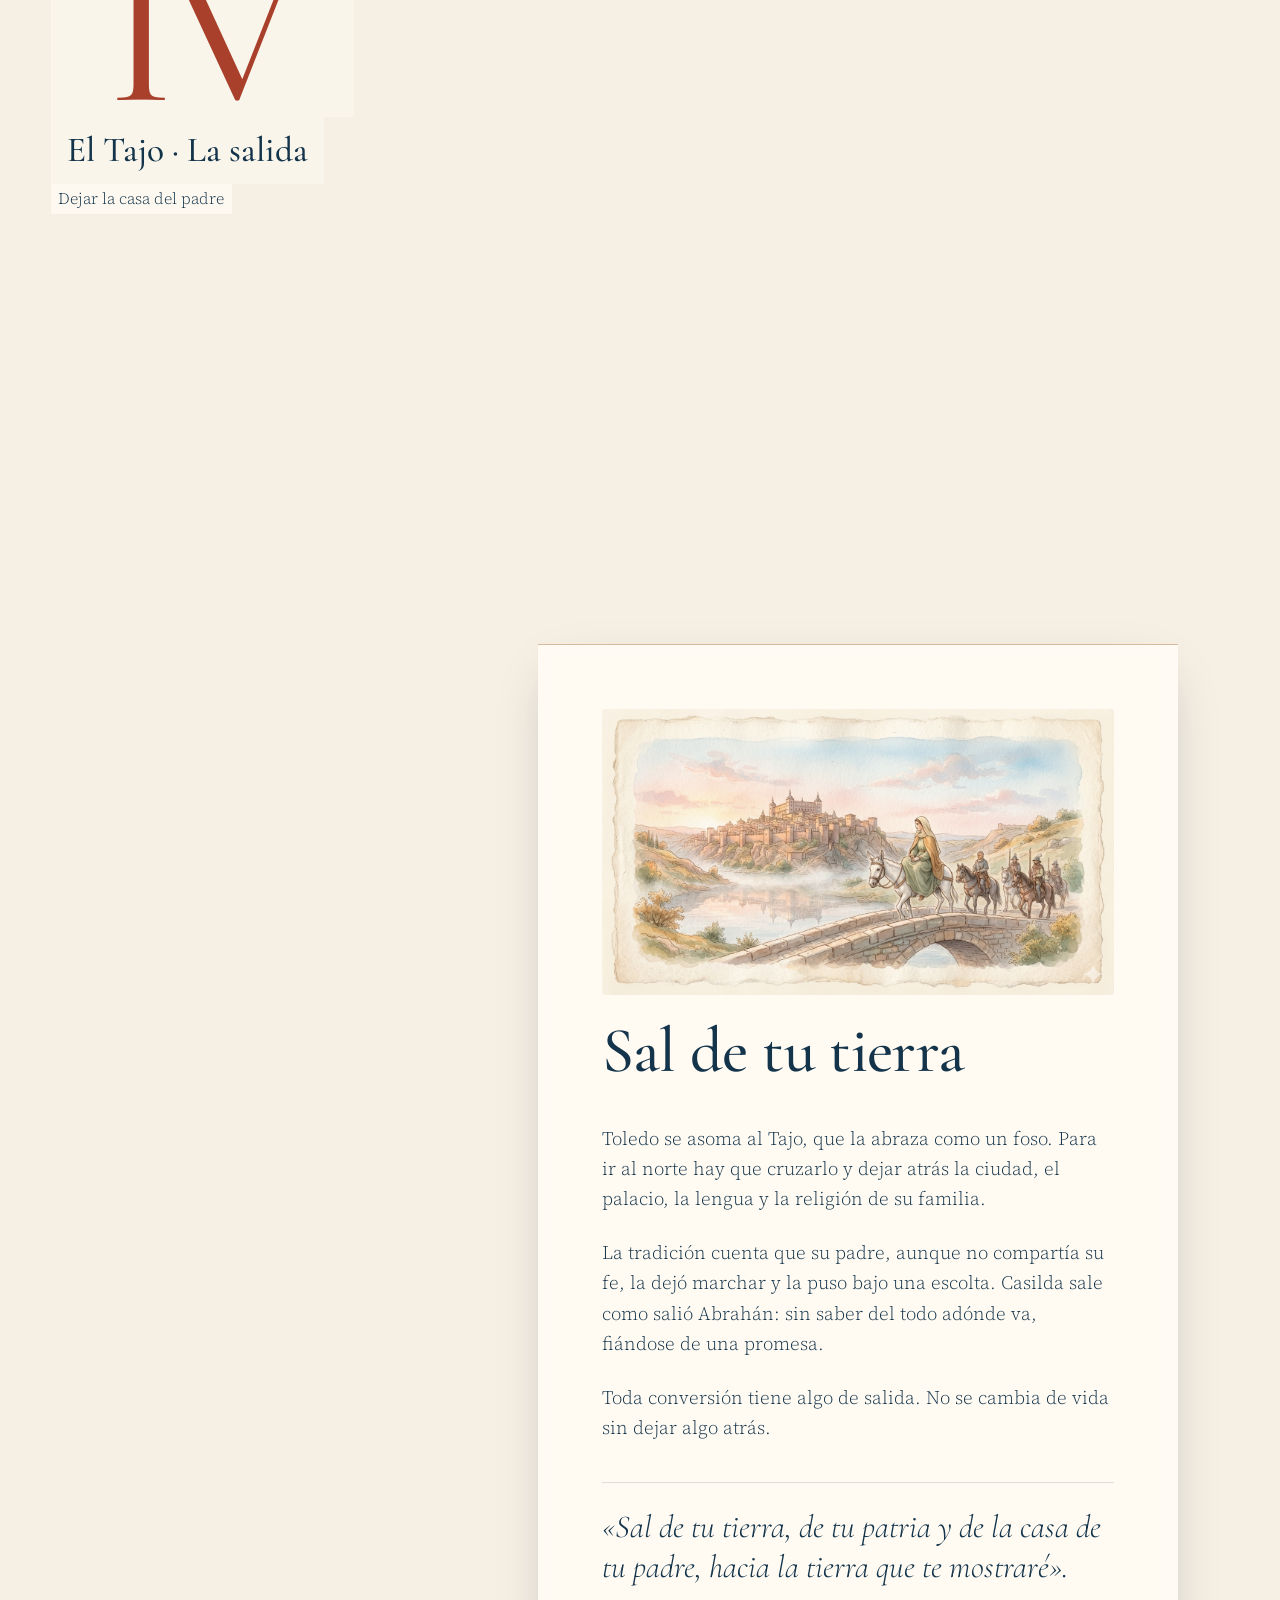
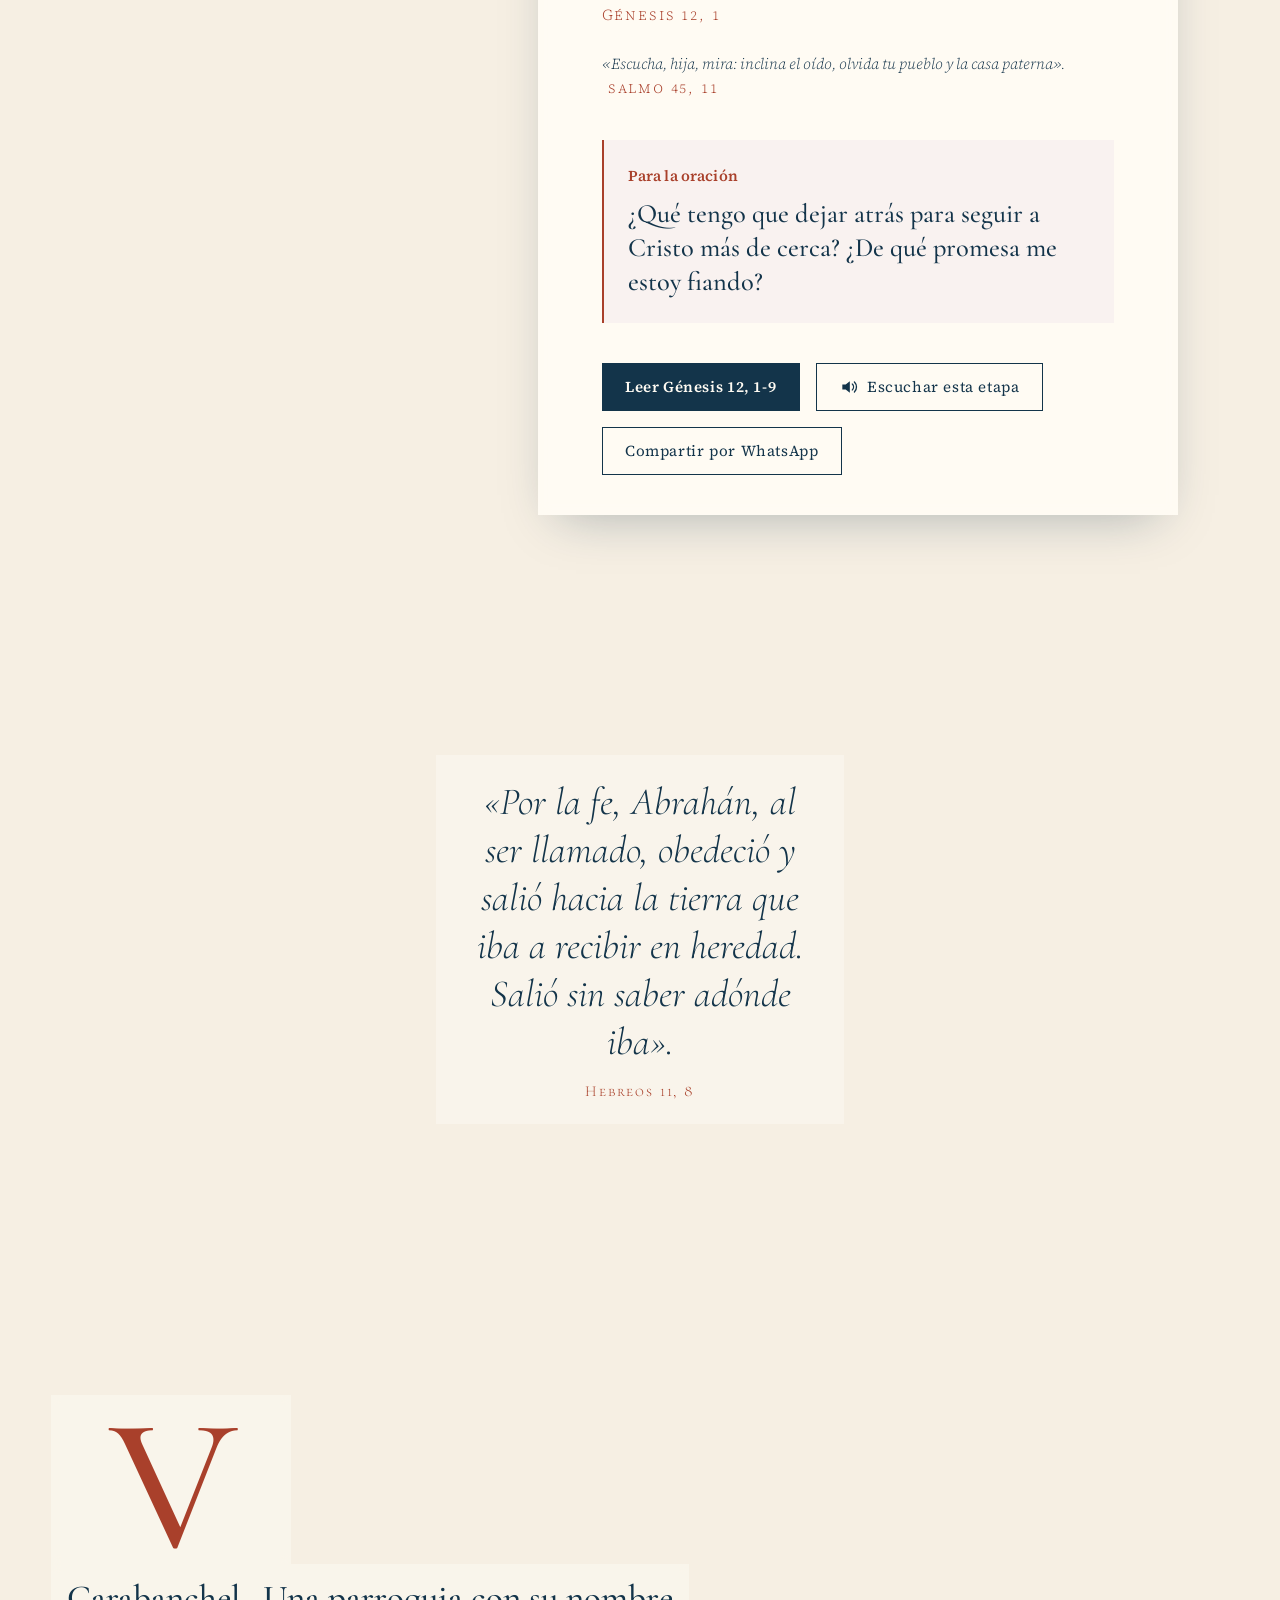
==== commit 1c2e5e26: "Add files via upload" ====
--- a/index.html
+++ b/index.html
@@ -19,6 +19,13 @@
 <link rel="stylesheet" href="https://fonts.googleapis.com/css2?family=Cormorant+Garamond:ital,wght@0,400;0,500;0,600;1,400;1,500&family=Source+Serif+4:ital,opsz,wght@0,8..60,300;0,8..60,400;0,8..60,600;1,8..60,400&display=swap">
 <link rel="modulepreload" href="js/three.module.min.js">
 <link rel="stylesheet" href="css/style.css">
+<script>
+  // Acuarelas: acepta etapa-N.jpg, .jpeg, .png o .webp (también en mayúsculas); si no hay ninguna, se quita el hueco
+  window.acuarelaFalta = function (img) {
+    var ext = ['.jpg', '.jpeg', '.png', '.webp', '.JPG', '.JPEG', '.PNG', '.WEBP'], i = +(img.dataset.i || 0) + 1;
+    if (i < ext.length) { img.dataset.i = i; img.src = img.dataset.base + ext[i]; } else if (img.parentNode) img.parentNode.remove();
+  };
+</script>
 </head>
 <body>
 <a class="skip" href="#prologo">Saltar al contenido</a>
@@ -97,7 +104,7 @@
       <p class="etapa__tema">La caridad escondida</p>
     </div>
     <article class="panel">
-      <figure class="acuarela acuarela--etapa"><img src="img/etapas/etapa-1.jpg" width="1600" height="900" alt="Acuarela: Toledo · El palacio" loading="lazy" decoding="async" onerror="this.parentNode.remove()"></figure>
+      <figure class="acuarela acuarela--etapa"><img src="img/etapas/etapa-1.jpg" data-base="img/etapas/etapa-1" width="1600" height="893" alt="Acuarela: Toledo · El palacio" loading="lazy" decoding="async" onerror="acuarelaFalta(this)"></figure>
       <h2 class="panel__title">Una princesa que baja a las mazmorras</h2>
       <p>Toledo, siglo XI. La ciudad es la capital de un reino musulmán, una taifa. Según la tradición, Casilda es hija del rey, criada entre jardines, sedas y criados. Lo tiene todo.</p>
       <p>Pero debajo del palacio hay otra ciudad: las mazmorras donde se consumen los cautivos cristianos. Casilda no puede olvidarlos. Baja a escondidas y les lleva pan en el halda de su vestido.</p>
@@ -130,7 +137,7 @@
       <p class="etapa__hint">Sigue bajando: el pan se vuelve rosas</p>
     </div>
     <article class="panel">
-      <figure class="acuarela acuarela--etapa"><img src="img/etapas/etapa-2.jpg" width="1600" height="900" alt="Acuarela: Toledo · Las rosas" loading="lazy" decoding="async" onerror="this.parentNode.remove()"></figure>
+      <figure class="acuarela acuarela--etapa"><img src="img/etapas/etapa-2.jpg" data-base="img/etapas/etapa-2" width="1600" height="893" alt="Acuarela: Toledo · Las rosas" loading="lazy" decoding="async" onerror="acuarelaFalta(this)"></figure>
       <h2 class="panel__title">«¿Qué llevas ahí?»</h2>
       <p>Un día la sorprenden. Su padre, o sus guardias, según quien lo cuente, le cierran el paso: «¿Qué llevas en el halda?». Casilda, con el corazón en la boca, responde: «Rosas». Y al abrir el vestido, el pan se ha convertido en rosas.</p>
       <p>Es la escena que la ha hecho famosa: la que pintó Zurbarán y la que vemos en sus imágenes. Historias parecidas se cuentan de santa Isabel de Hungría y de santa Isabel de Portugal. No es un truco para engañar a nadie: es la manera que tiene el pueblo cristiano de decir algo verdadero.</p>
@@ -162,7 +169,7 @@
       <p class="etapa__tema">La herida que nadie cura</p>
     </div>
     <article class="panel">
-      <figure class="acuarela acuarela--etapa"><img src="img/etapas/etapa-3.jpg" width="1600" height="900" alt="Acuarela: Toledo · La enfermedad" loading="lazy" decoding="async" onerror="this.parentNode.remove()"></figure>
+      <figure class="acuarela acuarela--etapa"><img src="img/etapas/etapa-3.jpg" data-base="img/etapas/etapa-3" width="1600" height="893" alt="Acuarela: Toledo · La enfermedad" loading="lazy" decoding="async" onerror="acuarelaFalta(this)"></figure>
       <h2 class="panel__title">Como la mujer del evangelio</h2>
       <p>Casilda enferma. La tradición habla de un flujo de sangre que los médicos de la corte no consiguen curar. Lo tiene todo, menos la salud.</p>
       <p>Es la misma enfermedad de la mujer del evangelio que llevaba doce años gastando su fortuna en médicos, sin mejorar. También ella se acercó a Jesús por detrás, sin hacer ruido, convencida de que bastaba tocarle el manto.</p>
@@ -194,7 +201,7 @@
       <p class="etapa__tema">Dejar la casa del padre</p>
     </div>
     <article class="panel">
-      <figure class="acuarela acuarela--etapa"><img src="img/etapas/etapa-4.jpg" width="1600" height="900" alt="Acuarela: El Tajo · La salida" loading="lazy" decoding="async" onerror="this.parentNode.remove()"></figure>
+      <figure class="acuarela acuarela--etapa"><img src="img/etapas/etapa-4.jpg" data-base="img/etapas/etapa-4" width="1600" height="893" alt="Acuarela: El Tajo · La salida" loading="lazy" decoding="async" onerror="acuarelaFalta(this)"></figure>
       <h2 class="panel__title">Sal de tu tierra</h2>
       <p>Toledo se asoma al Tajo, que la abraza como un foso. Para ir al norte hay que cruzarlo y dejar atrás la ciudad, el palacio, la lengua y la religión de su familia.</p>
       <p>La tradición cuenta que su padre, aunque no compartía su fe, la dejó marchar y la puso bajo una escolta. Casilda sale como salió Abrahán: sin saber del todo adónde va, fiándose de una promesa.</p>
@@ -226,7 +233,7 @@
       <p class="etapa__tema">El camino pasa por casa</p>
     </div>
     <article class="panel">
-      <figure class="acuarela acuarela--etapa"><img src="img/etapas/etapa-5.jpg" width="1600" height="900" alt="Acuarela: Carabanchel · Una parroquia con su nombre" loading="lazy" decoding="async" onerror="this.parentNode.remove()"></figure>
+      <figure class="acuarela acuarela--etapa"><img src="img/etapas/etapa-5.jpg" data-base="img/etapas/etapa-5" width="1600" height="893" alt="Acuarela: Carabanchel · Una parroquia con su nombre" loading="lazy" decoding="async" onerror="acuarelaFalta(this)"></figure>
       <h2 class="panel__title">Mil años después, su nombre en un barrio</h2>
       <p>Camino del norte, la ruta que hoy recorremos cruza las tierras donde siglos después crecería Madrid. No sabemos por dónde pasó exactamente Casilda, pero sí sabemos que su nombre ha llegado hasta aquí.</p>
       <p>En Carabanchel hay una parroquia dedicada a santa Casilda. Un barrio de gente trabajadora, de muchas lenguas y muchos orígenes, donde también hay mazmorras invisibles: la soledad, el paro, la enfermedad, la falta de papeles.</p>
@@ -258,7 +265,7 @@
       <p class="etapa__tema">Cruzar la sierra</p>
     </div>
     <article class="panel">
-      <figure class="acuarela acuarela--etapa"><img src="img/etapas/etapa-6.jpg" width="1600" height="900" alt="Acuarela: Somosierra · El puerto" loading="lazy" decoding="async" onerror="this.parentNode.remove()"></figure>
+      <figure class="acuarela acuarela--etapa"><img src="img/etapas/etapa-6.jpg" data-base="img/etapas/etapa-6" width="1600" height="893" alt="Acuarela: Somosierra · El puerto" loading="lazy" decoding="async" onerror="acuarelaFalta(this)"></figure>
       <h2 class="panel__title">Levanto mis ojos a los montes</h2>
       <p>Entre Toledo y Castilla se levanta una muralla de granito: la sierra. En tiempos de Casilda era casi una frontera entre dos mundos. Cruzarla por el puerto, con frío y cansancio, era una prueba.</p>
       <p>Todo camino de fe tiene su puerto de montaña: un tramo en el que las fuerzas no llegan y la meta todavía no se ve. Es el momento de mirar más alto.</p>
@@ -290,7 +297,7 @@
       <p class="etapa__tema">Revestida de Cristo</p>
     </div>
     <article class="panel">
-      <figure class="acuarela acuarela--etapa"><img src="img/etapas/etapa-7.jpg" width="1600" height="900" alt="Acuarela: Burgos · El bautismo" loading="lazy" decoding="async" onerror="this.parentNode.remove()"></figure>
+      <figure class="acuarela acuarela--etapa"><img src="img/etapas/etapa-7.jpg" data-base="img/etapas/etapa-7" width="1600" height="893" alt="Acuarela: Burgos · El bautismo" loading="lazy" decoding="async" onerror="acuarelaFalta(this)"></figure>
       <h2 class="panel__title">Una hija nueva</h2>
       <p>Según la tradición, al llegar a Castilla Casilda pidió el bautismo, y lo recibió en Burgos. La princesa de Toledo se convierte en hija de Dios.</p>
       <p>Lo que había empezado en las mazmorras, escuchando a los cautivos, llega a su plenitud: ya no lleva a Cristo a escondidas en el halda, sino que se reviste de él.</p>
@@ -323,7 +330,7 @@
       <p class="etapa__hint">Sigue bajando: las aguas brillan</p>
     </div>
     <article class="panel">
-      <figure class="acuarela acuarela--etapa"><img src="img/etapas/etapa-8.jpg" width="1600" height="900" alt="Acuarela: Los lagos de San Vicente" loading="lazy" decoding="async" onerror="this.parentNode.remove()"></figure>
+      <figure class="acuarela acuarela--etapa"><img src="img/etapas/etapa-8.jpg" data-base="img/etapas/etapa-8" width="1600" height="893" alt="Acuarela: Los lagos de San Vicente" loading="lazy" decoding="async" onerror="acuarelaFalta(this)"></figure>
       <h2 class="panel__title">Hija, tu fe te ha salvado</h2>
       <p>Al pie de una peña, en La Bureba, cerca de Briviesca, brotan unas aguas junto a un antiguo santuario de san Vicente: los lagos o pozos que todavía hoy se visitan. Allí se baña Casilda, y allí queda curada.</p>
       <p>El agua que cura después del agua que salva: primero el bautismo, después la salud. Dios no se olvida del cuerpo.</p>
@@ -355,7 +362,7 @@
       <p class="etapa__tema">La vida escondida</p>
     </div>
     <article class="panel">
-      <figure class="acuarela acuarela--etapa"><img src="img/etapas/etapa-9.jpg" width="1600" height="900" alt="Acuarela: La ermita" loading="lazy" decoding="async" onerror="this.parentNode.remove()"></figure>
+      <figure class="acuarela acuarela--etapa"><img src="img/etapas/etapa-9.jpg" data-base="img/etapas/etapa-9" width="1600" height="893" alt="Acuarela: La ermita" loading="lazy" decoding="async" onerror="acuarelaFalta(this)"></figure>
       <h2 class="panel__title">Una princesa que se queda</h2>
       <p>Curada, Casilda podría volver a Toledo. No vuelve. Se queda junto a las aguas, en la peña, y consagra a Dios su vida en una ermita, entre la oración y la penitencia.</p>
       <p>La tradición dice que vivió allí hasta muy anciana y que allí fue enterrada. La que lo tuvo todo eligió lo único necesario.</p>
@@ -387,7 +394,7 @@
       <p class="etapa__tema">Un pueblo que camina</p>
     </div>
     <article class="panel">
-      <figure class="acuarela acuarela--etapa"><img src="img/etapas/etapa-10.jpg" width="1600" height="900" alt="Acuarela: Briviesca · La romería" loading="lazy" decoding="async" onerror="this.parentNode.remove()"></figure>
+      <figure class="acuarela acuarela--etapa"><img src="img/etapas/etapa-10.jpg" data-base="img/etapas/etapa-10" width="1600" height="893" alt="Acuarela: Briviesca · La romería" loading="lazy" decoding="async" onerror="acuarelaFalta(this)"></figure>
       <h2 class="panel__title">¡Vamos a la casa del Señor!</h2>
       <p>Briviesca, capital de La Bureba, tiene a santa Casilda como patrona de la comarca. En su fiesta, en torno al 9 de mayo, la procesión sale de la iglesia de San Martín y sube a pie unos nueve kilómetros hasta el santuario.</p>
       <p>Después llegan la misa, la comida en el campo, las rosquillas de santa Casilda y el juego de la tabera. La fe se celebra con los pies, con la mesa compartida y con la fiesta.</p>
@@ -419,7 +426,7 @@
       <p class="etapa__tema">El final del camino</p>
     </div>
     <article class="panel">
-      <figure class="acuarela acuarela--etapa"><img src="img/etapas/etapa-11.jpg" width="1600" height="900" alt="Acuarela: El santuario de Santa Casilda" loading="lazy" decoding="async" onerror="this.parentNode.remove()"></figure>
+      <figure class="acuarela acuarela--etapa"><img src="img/etapas/etapa-11.jpg" data-base="img/etapas/etapa-11" width="1600" height="893" alt="Acuarela: El santuario de Santa Casilda" loading="lazy" decoding="async" onerror="acuarelaFalta(this)"></figure>
       <h2 class="panel__title">He acabado la carrera</h2>
       <p>Sobre la peña se levanta hoy el santuario, construido sobre la ermita primitiva y reformado a lo largo de los siglos. Allí descansan los restos de la santa, en un sepulcro con su imagen yacente, y desde su mirador se domina toda La Bureba.</p>
       <p>Las paredes, llenas de exvotos y fotografías, cuentan mil historias de enfermos, de madres, de caminantes. La princesa que bajaba a las mazmorras sigue bajando hoy a las heridas de quien se acerca.</p>
@@ -476,6 +483,7 @@
   <!-- FINAL -->
   <section class="final" id="final" data-cam="end">
     <div class="final__inner">
+      <figure class="acuarela acuarela--etapa acuarela--final reveal"><img src="img/etapas/etapa-12.jpg" data-base="img/etapas/etapa-12" width="1600" height="893" alt="Acuarela: unas manos ofrecen un pan envuelto en un paño blanco, con rosas" loading="lazy" decoding="async" onerror="acuarelaFalta(this)"></figure>
       <h2 class="final__title reveal">Pan para los cautivos, y rosas</h2>
       <p class="reveal">El camino de Casilda empezó bajando a las mazmorras y terminó en una peña, delante de Dios. Entre medias hubo una herida, un viaje, un bautismo y un agua que cura. Es el camino de todo cristiano.</p>
       <p class="reveal">No somos turistas, somos peregrinos que aprenden a amar. Desde Carabanchel subimos a Briviesca y al santuario para encontrarnos con ella y con la comunidad que la guarda. Pero el camino de las rosas empieza en casa: en las mazmorras de nuestro barrio, donde alguien espera un pan que nadie le lleva.</p>
--- a/css/style.css
+++ b/css/style.css
@@ -344,6 +344,7 @@
 .etapa__head--sticky .etapa__hint{top:calc(var(--top-h) + var(--space-4) + var(--step-rn)*.85 + 4.4rem)}
 /* acuarelas de cada etapa (img/etapas/etapa-N.jpg) */
 .acuarela--etapa{margin:0 0 var(--space-3);overflow:hidden;border-radius:2px}
-.acuarela--etapa img{display:block;width:100%;height:auto;aspect-ratio:16/9;object-fit:cover;transform:scale(1.06);transition:transform 9s linear}
+.acuarela--etapa img{display:block;width:100%;height:auto;aspect-ratio:1600/893;object-fit:cover;transform:scale(1.06);transition:transform 9s linear}
 .panel.is-visto .acuarela--etapa img{transform:scale(1)}
 @media (prefers-reduced-motion:reduce){.acuarela--etapa img{transform:none;transition:none}}
+.acuarela--final{max-width:34rem;margin:0 auto var(--space-4)}
